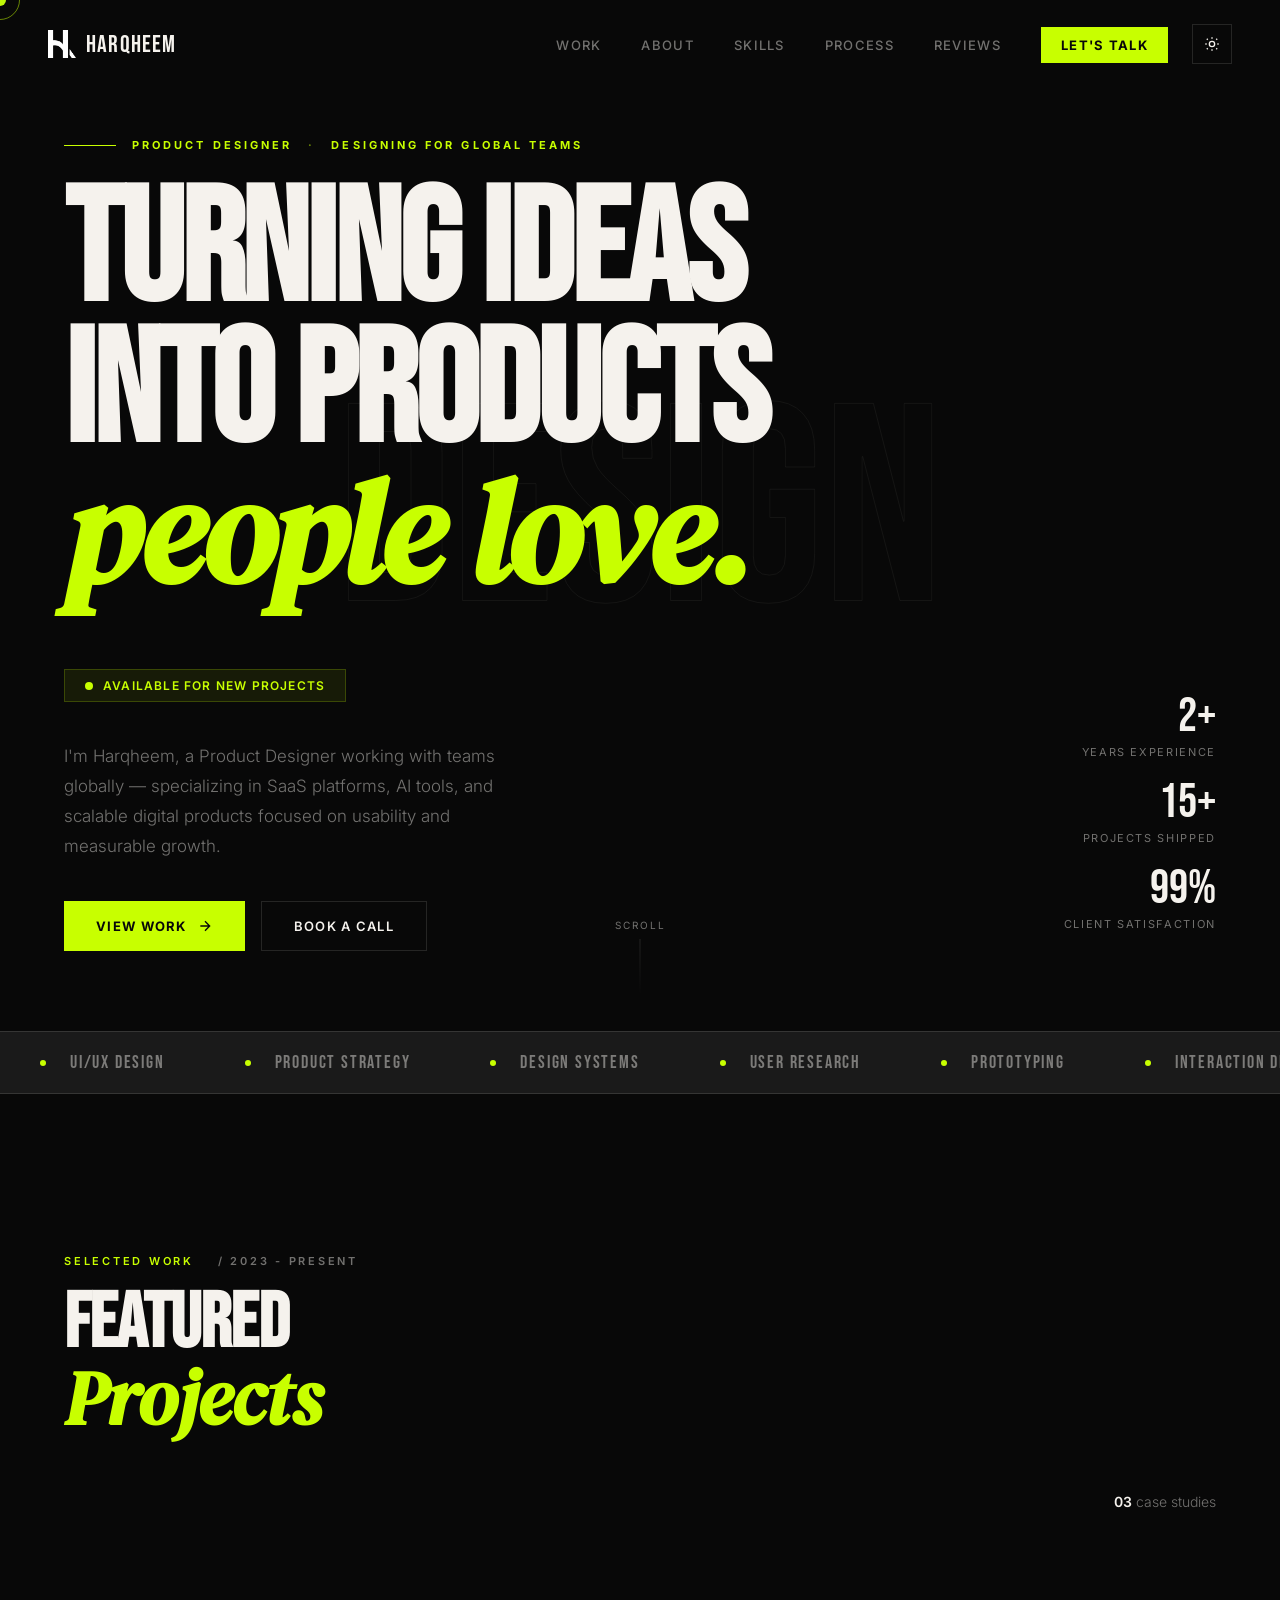
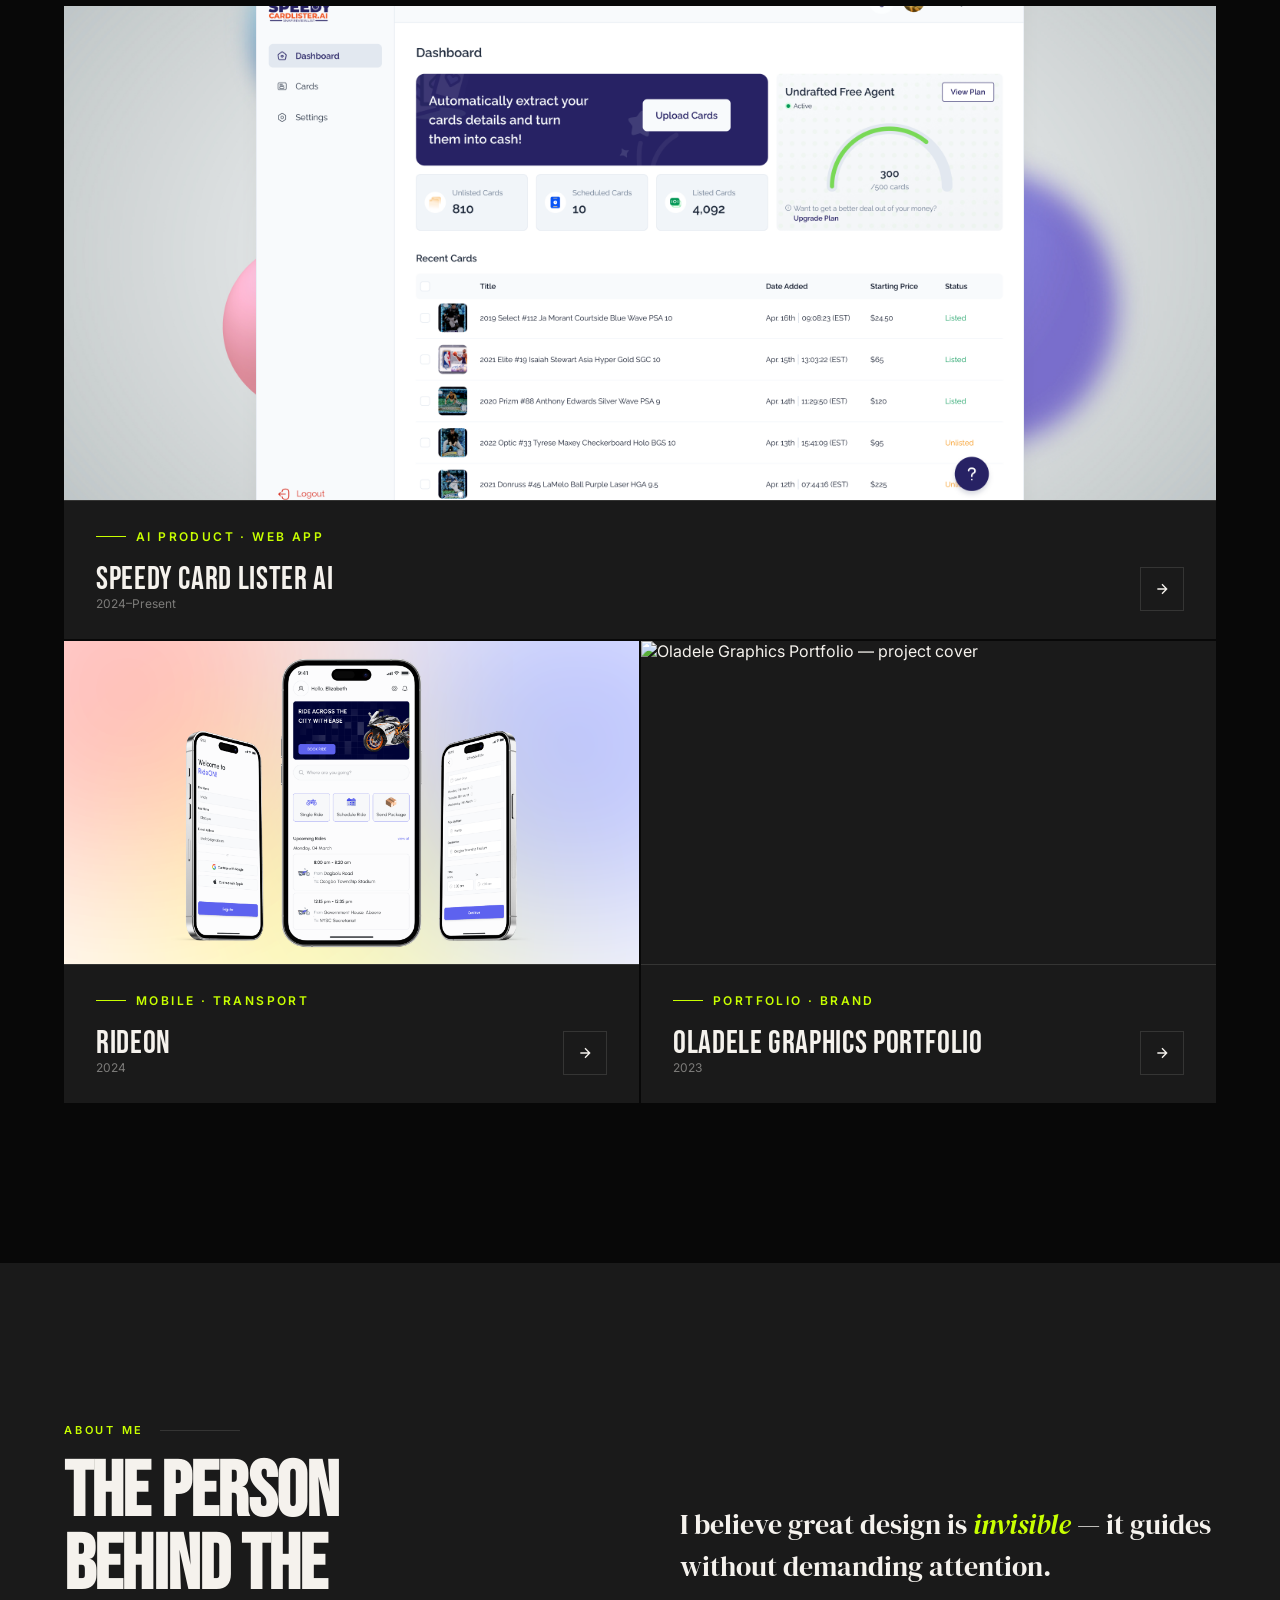
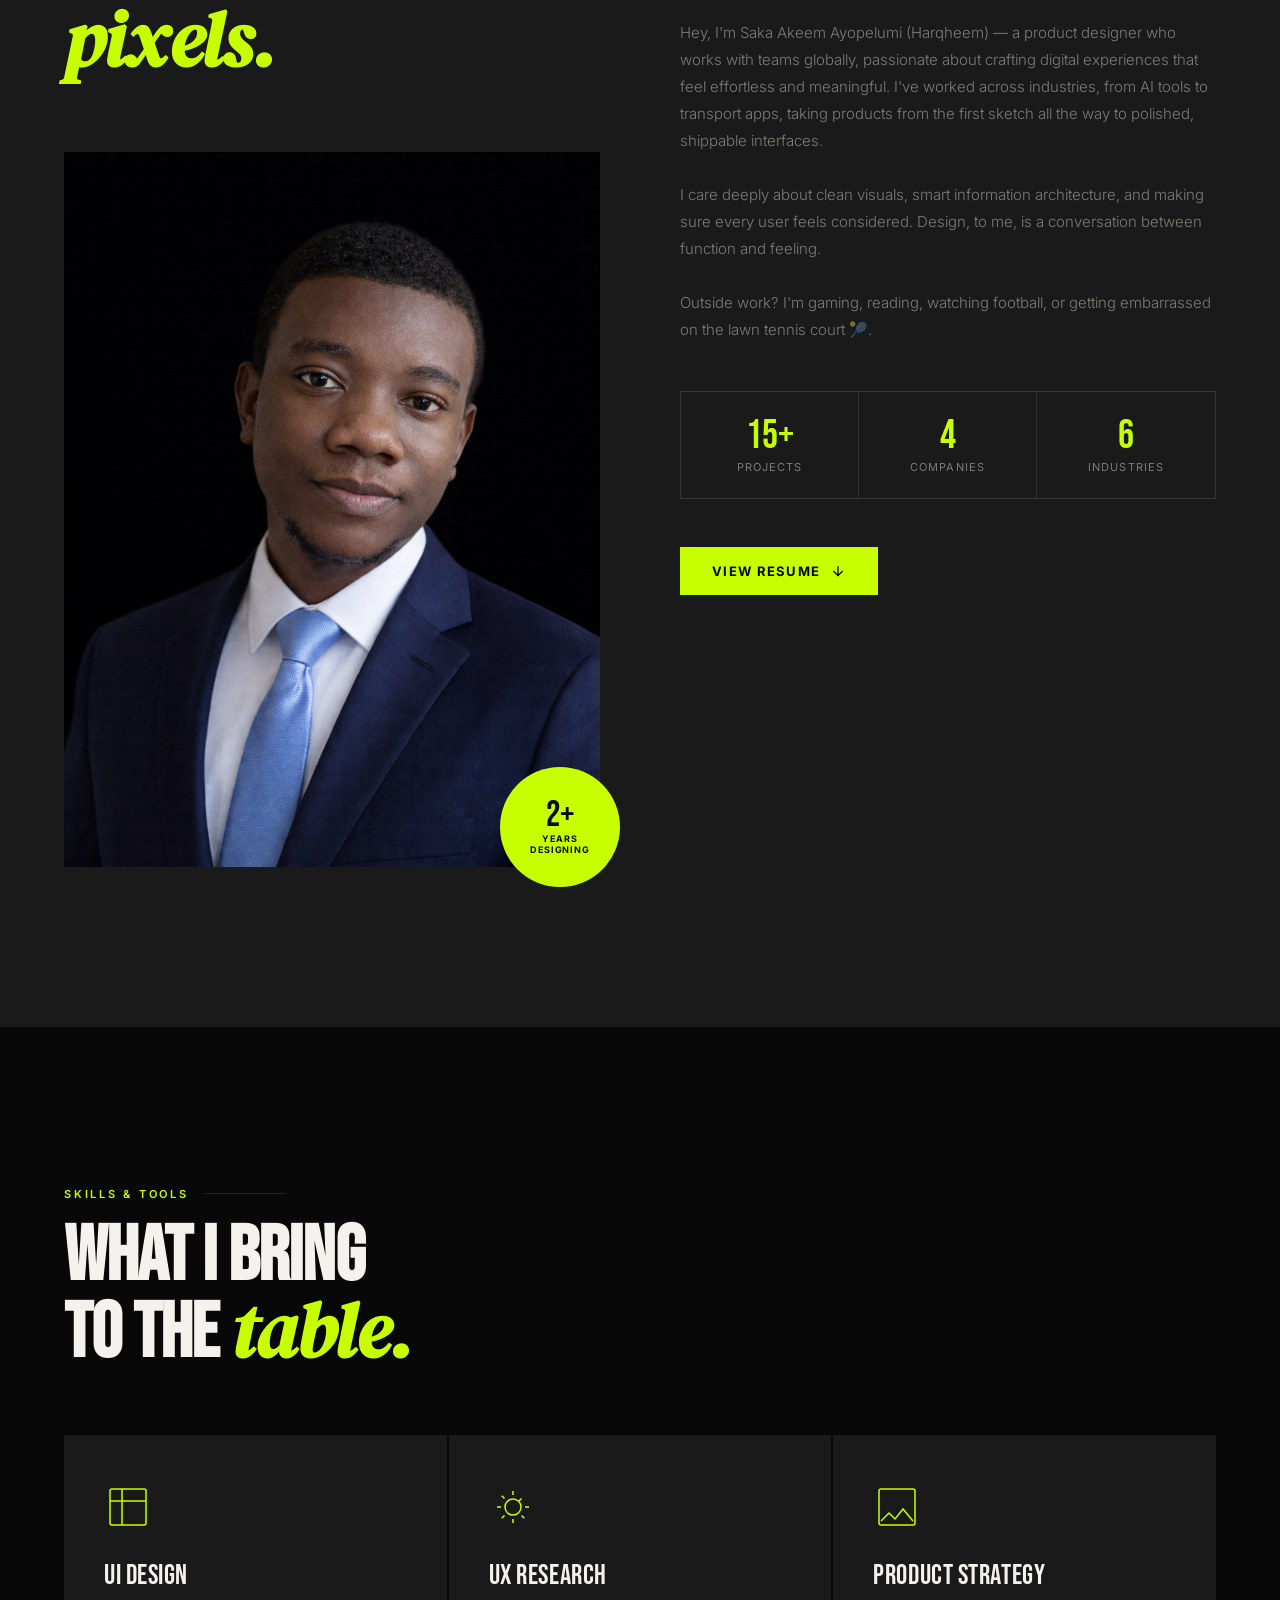
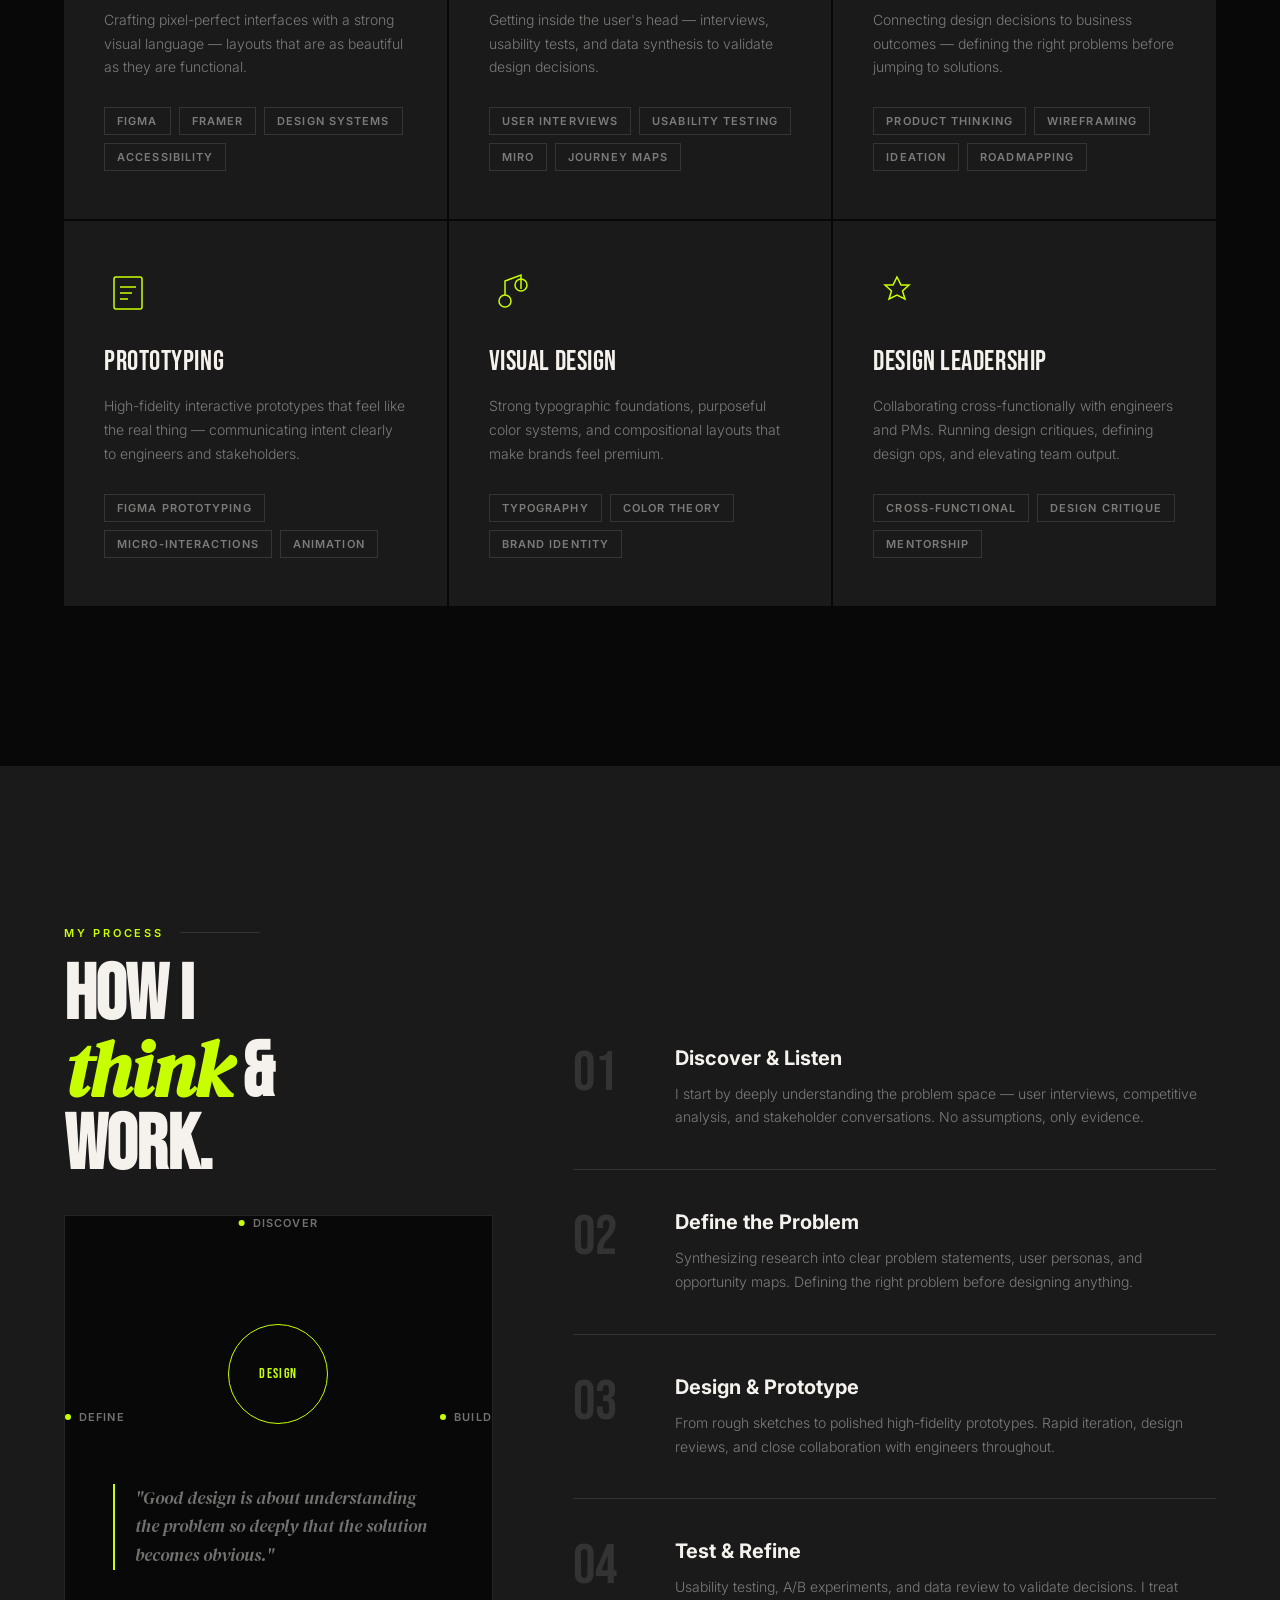
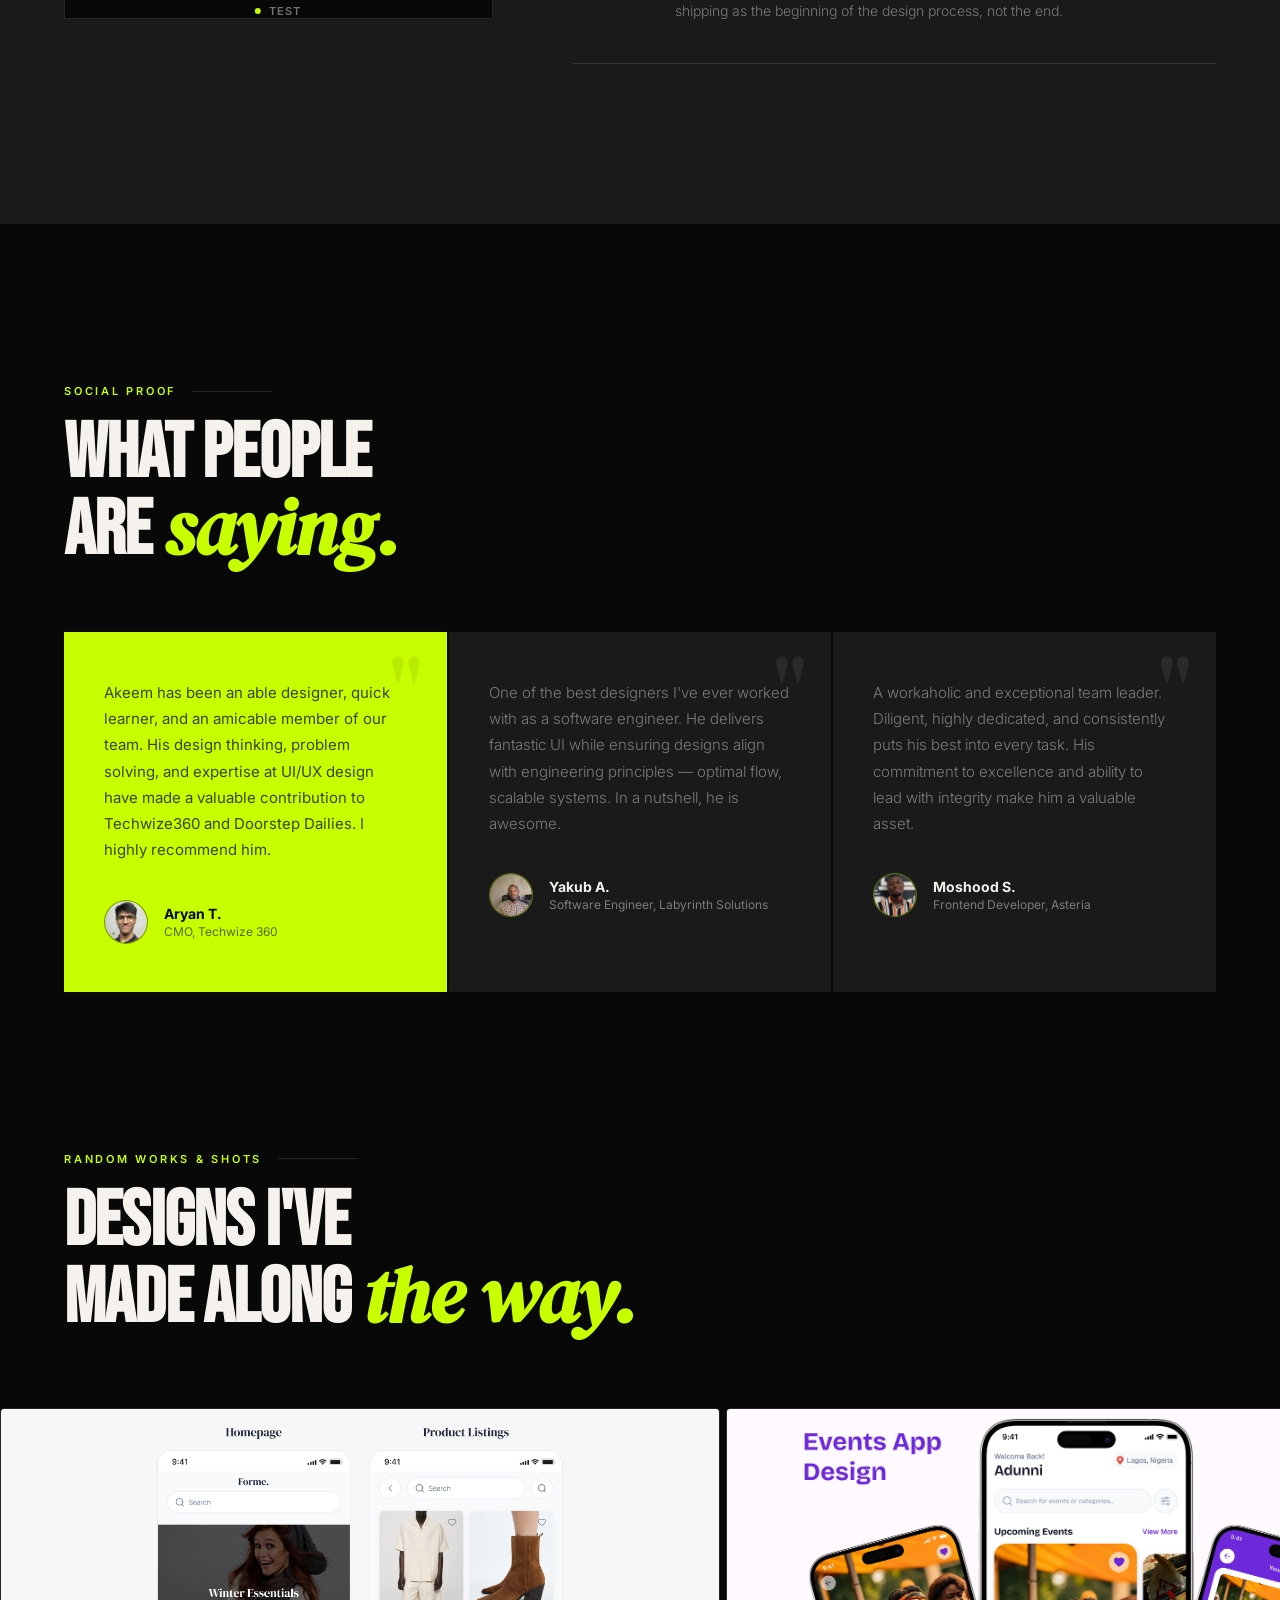
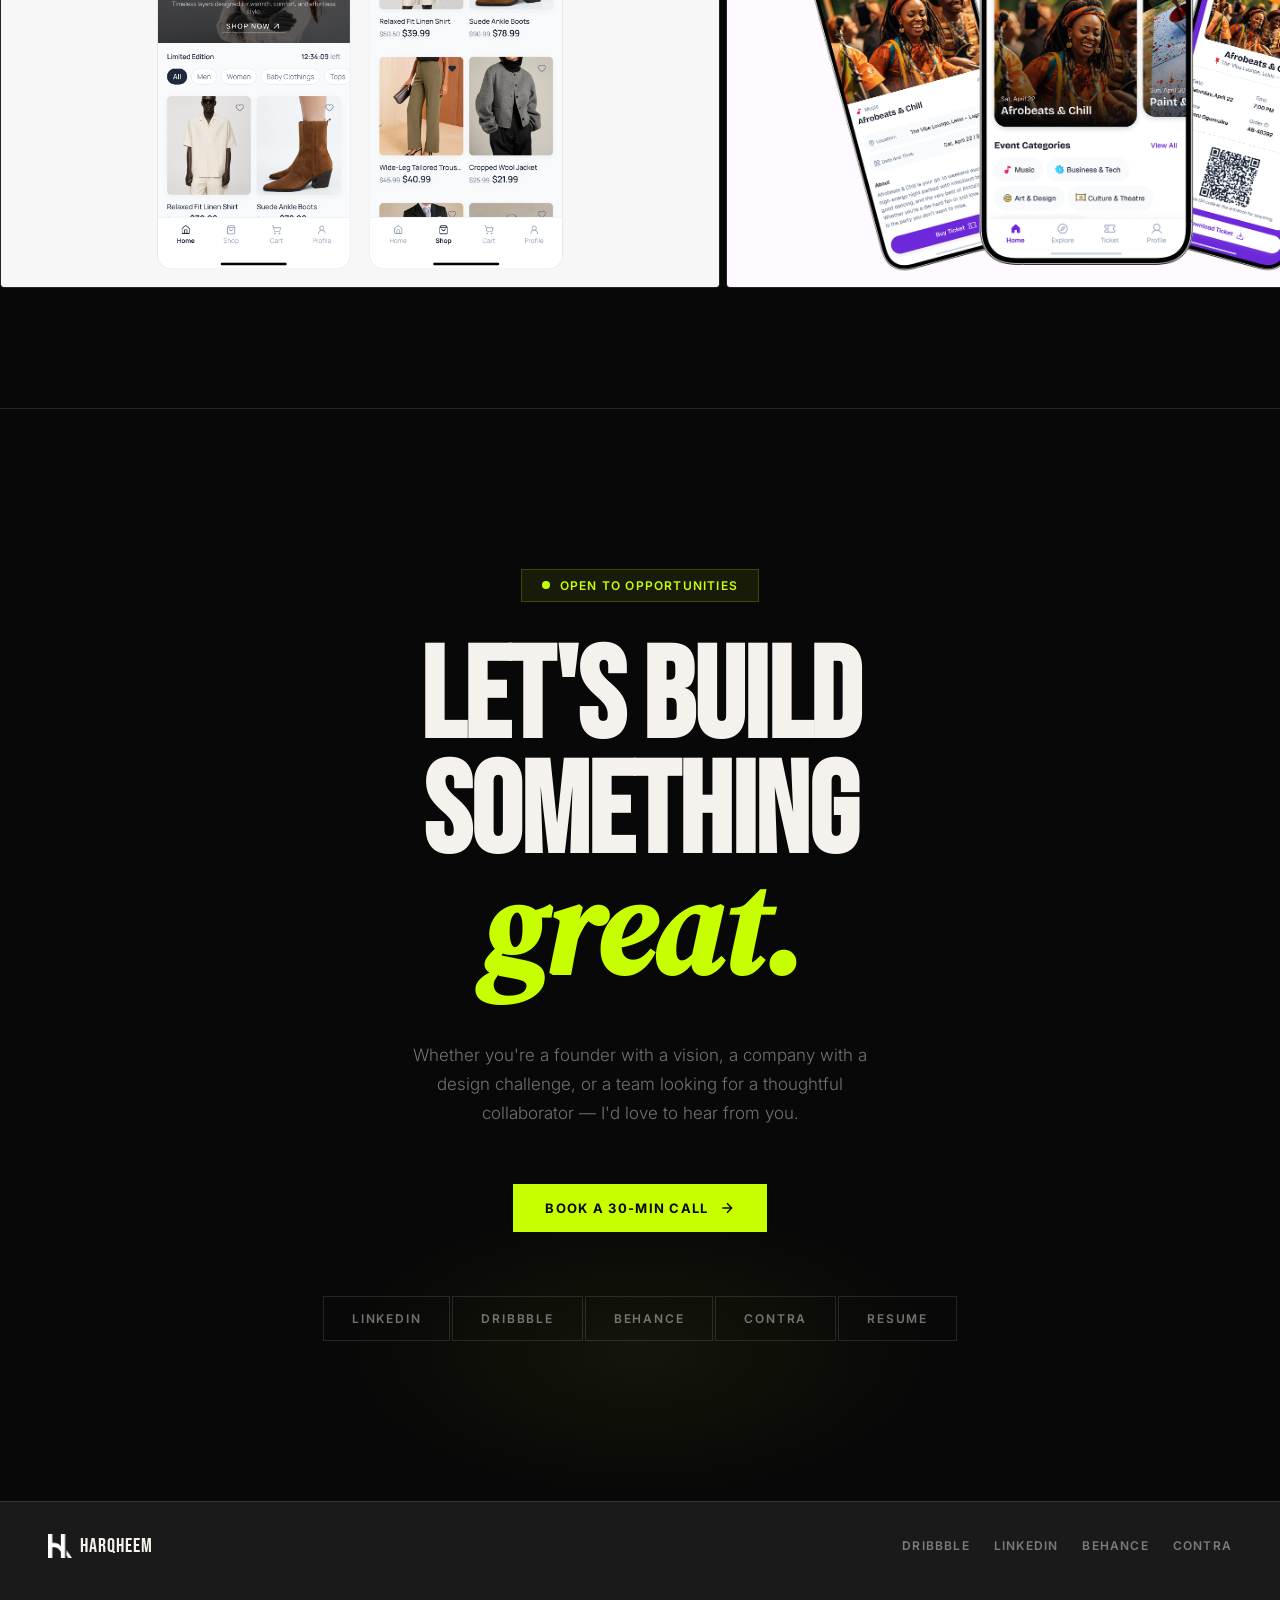
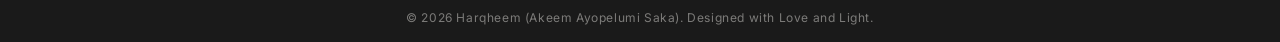
==== index.html @ 2d5d3bb8 "More countries SEO" ====
<!DOCTYPE html>
<html lang="en" data-theme="dark">
<head>
<meta charset="UTF-8"/>
<meta name="viewport" content="width=device-width, initial-scale=1.0"/>
<title>Harqheem | Product Designer | SaaS & AI Platforms</title>

<meta name="description" content="Harqheem is a Product Designer designing for global teams — specializing in SaaS platforms, AI tools, and scalable digital products focused on usability and measurable impact.">
<meta name="author" content="Harqheem (Akeem Ayopelumi Saka)"/>

<meta property="og:title" content="Product Designer | SaaS & AI Platforms | Harqheem"/>
<meta property="og:description" content="Product Designer working with teams globally — crafting scalable SaaS platforms, AI tools, and digital products focused on usability and measurable growth."/>
<meta property="og:type" content="website"/>
<meta property="og:url" content="https://www.harqheem.com/"/>
<meta property="og:locale" content="en_US"/>
<meta property="og:locale:alternate" content="en_GB"/>
<meta property="og:locale:alternate" content="fr_FR"/>
<meta property="og:locale:alternate" content="de_DE"/>
<meta property="og:locale:alternate" content="es_ES"/>
<meta property="og:locale:alternate" content="it_IT"/>
<meta property="og:locale:alternate" content="nl_NL"/>
<meta property="og:locale:alternate" content="en_NG"/>
<meta property="og:site_name" content="Harqheem Portfolio"/>
<meta property="og:image" content="https://www.harqheem.com/og-image.png"/>
<meta property="og:image:width" content="1200"/>
<meta property="og:image:height" content="630"/>
<meta property="og:image:alt" content="Harqheem — Product Designer"/>

<meta name="twitter:card" content="summary_large_image"/>
<meta name="twitter:title" content="Harqheem — Product Designer | SaaS & AI Platforms"/>
<meta name="twitter:description" content="Product Designer working with teams globally — crafting scalable SaaS platforms, AI tools, and digital products focused on usability and measurable growth."/>
<meta name="twitter:image" content="https://www.harqheem.com/og-image.png"/>
<meta name="twitter:image:alt" content="Harqheem — Product Designer"/>

<meta name="robots" content="index, follow"><link rel="icon" href="FavIcon.png" type="image/png"/><!-- Replace favicon.png with your own icon file -->

<link rel="canonical" href="https://www.harqheem.com/">
<link rel="sitemap" type="application/xml" title="Sitemap" href="sitemap.xml">
<link rel="preload" as="style" href="style.css">
<link rel="preconnect" href="https://fonts.googleapis.com"/>
<link rel="preconnect" href="https://fonts.gstatic.com" crossorigin/>
<link href="https://fonts.googleapis.com/css2?family=Bebas+Neue&family=DM+Serif+Display:ital@0;1&family=Inter:wght@300;400;500;600;700&display=swap" rel="stylesheet"/>
<link rel="stylesheet" href="style.css"/>

<script type="application/ld+json">
{
  "@context": "https://schema.org",
  "@type": "Person",
  "name": "Harqheem",
  "alternateName": "Akeem Ayopelumi Saka",
  "image": "https://www.harqheem.com/profile.png",
  "jobTitle": "Product Designer",
  "url": "https://www.harqheem.com/",
  "sameAs": [
    "https://www.linkedin.com/in/harqheem/",
    "https://dribbble.com/Harqheem",
    "https://contra.com/akeem_saka_kkdbjxj8"
  ],
  "address": {
    "@type": "PostalAddress",
    "addressCountry": "Nigeria"
  },
  "knowsAbout": [
    "SaaS Product Design",
    "AI UX Design",
    "UI Design",
    "Figma",
    "User Testing",
    "User Experience Design",
    "Product Strategy",
    "Design Systems"
  ],
  "offers": {
    "@type": "Offer",
    "name": "Product Design Services",
    "description": "UI/UX design for SaaS platforms and AI tools"
  }
}
</script>

<!-- Google Analytics -->
<script async src="https://www.googletagmanager.com/gtag/js?id=G-3NB2YHYVVS"></script>
<script>
  window.dataLayer = window.dataLayer || [];
  function gtag(){dataLayer.push(arguments);}
  gtag('js', new Date());
  gtag('config', 'G-3NB2YHYVVS');
</script>
</head>
<body>

<!-- Custom Cursor -->
<div class="cursor" id="cursor"></div>
<div class="cursor-ring" id="cursor-ring"></div>

<!-- ──────────────────────── MOBILE MENU ──────────────────────── -->
<div class="mobile-menu" id="mobileMenu">
  <a href="#projects" onclick="closeMobileMenu()">Work</a>
  <a href="#about" onclick="closeMobileMenu()">About</a>
  <a href="#skills" onclick="closeMobileMenu()">Skills</a>
  <a href="#process" onclick="closeMobileMenu()">Process</a>
  <a href="#testimonials" onclick="closeMobileMenu()">Reviews</a>
  <a href="#contact" class="mobile-cta" onclick="closeMobileMenu()">Let's Talk</a>
</div>

<!-- ──────────────────────── NAV ──────────────────────── -->
<nav id="navbar">
  <a class="nav-logo" href="#">
    <img class="logo-dark" src="Harqheem Logo.png" alt="Harqheem logo"/>
    <img class="logo-light" src="Harqheem Logo light.png" alt="Harqheem logo"/>
    Harqheem
  </a>
  <ul class="nav-links">
    <li><a href="#projects">Work</a></li>
    <li><a href="#about">About</a></li>
    <li><a href="#skills">Skills</a></li>
    <li><a href="#process">Process</a></li>
    <li><a href="#testimonials">Reviews</a></li>
    <li><a href="#contact" class="nav-cta">Let's Talk</a></li>
  </ul>
  <div class="nav-right">
    <button class="theme-toggle" id="themeToggle" aria-label="Toggle theme"><svg class="icon-sun" viewBox="0 0 24 24"><circle cx="12" cy="12" r="4"/><path d="M12 2v2M12 20v2M4.22 4.22l1.42 1.42M18.36 18.36l1.42 1.42M2 12h2M20 12h2M4.22 19.78l1.42-1.42M18.36 5.64l1.42-1.42"/></svg><svg class="icon-moon" viewBox="0 0 24 24"><path d="M21 12.79A9 9 0 1 1 11.21 3 7 7 0 0 0 21 12.79z"/></svg></button>
    <button class="nav-hamburger" id="hamburger" onclick="toggleMobileMenu()" aria-label="Menu">
      <span></span><span></span><span></span>
    </button>
  </div>
</nav>

<!-- ──────────────────────── HERO ──────────────────────── -->
<section id="hero">
  <div class="hero-bg-text">DESIGN</div>

  <h1 class="hero-eyebrow">Product Designer <span class="eyebrow-sep">·</span> Designing for Global Teams</h1>
  

  <h2 class="hero-headline">
    Turning ideas<br/>
    into products<br/>
    <em>people love.</em>
  </h2>

  <div class="hero-bottom">
    <div>
      <div class="avail-badge">
        <span class="avail-dot"></span>
        Available for new projects
      </div>
      <p class="hero-desc">
        I'm Harqheem, a Product Designer working with teams globally — specializing in SaaS platforms, AI tools, and scalable digital products focused on usability and measurable growth.
      </p>
      <div class="hero-cta-group">
        <a href="#projects" class="btn-primary">
          View Work
          <svg width="16" height="16" fill="none" stroke="currentColor" stroke-width="2" viewBox="0 0 24 24"><path d="M5 12h14M12 5l7 7-7 7"/></svg>
        </a>
        <a href="https://calendly.com/temitopesakaakeem1/30min" target="_blank" class="btn-secondary">Book a Call</a>
      </div>
    </div>
    <div class="hero-meta">
      <div class="stat">
        <span class="num">2+</span>
        <span class="label">Years Experience</span>
      </div>
      <div class="stat">
        <span class="num">15+</span>
        <span class="label">Projects Shipped</span>
      </div>
      <div class="stat">
        <span class="num">99%</span>
        <span class="label">Client Satisfaction</span>
      </div>
    </div>
  </div>

  <div class="scroll-indicator">
    <span>Scroll</span>
    <div class="scroll-line"></div>
  </div>
</section>

<!-- ──────────────────────── MARQUEE ──────────────────────── -->
<div class="marquee-section">
  <div class="marquee-track" id="marquee">
    <div class="marquee-item"><span class="marquee-dot"></span> UI/UX Design</div>
    <div class="marquee-item"><span class="marquee-dot"></span> Product Strategy</div>
    <div class="marquee-item"><span class="marquee-dot"></span> Design Systems</div>
    <div class="marquee-item"><span class="marquee-dot"></span> User Research</div>
    <div class="marquee-item"><span class="marquee-dot"></span> Prototyping</div>
    <div class="marquee-item"><span class="marquee-dot"></span> Interaction Design</div>
    <div class="marquee-item"><span class="marquee-dot"></span> Visual Design</div>
    <div class="marquee-item"><span class="marquee-dot"></span> Figma</div>
    <div class="marquee-item"><span class="marquee-dot"></span> Framer</div>
    <div class="marquee-item"><span class="marquee-dot"></span> UI/UX Design</div>
    <div class="marquee-item"><span class="marquee-dot"></span> Product Strategy</div>
    <div class="marquee-item"><span class="marquee-dot"></span> Design Systems</div>
    <div class="marquee-item"><span class="marquee-dot"></span> User Research</div>
    <div class="marquee-item"><span class="marquee-dot"></span> Prototyping</div>
    <div class="marquee-item"><span class="marquee-dot"></span> Interaction Design</div>
    <div class="marquee-item"><span class="marquee-dot"></span> Visual Design</div>
    <div class="marquee-item"><span class="marquee-dot"></span> Figma</div>
    <div class="marquee-item"><span class="marquee-dot"></span> Framer</div>
  </div>
</div>

<!-- ──────────────────────── PROJECTS ──────────────────────── -->
<section id="projects">
  <div class="projects-header reveal">
    <div>
      <div class="section-label">Selected Work <span>/ 2023 - Present</span></div>
      <h2 class="section-headline">Featured<br/><em>Projects</em></h2>
    </div>
    <div class="work-count reveal">
      <strong>03</strong> case studies
    </div>
  </div>

  <div class="projects-grid">

    <!-- Project 1: Speedy Card Lister AI -->
    <div class="project-card large proj-1 reveal" onclick="window.location='Speedy-card-lister.html'">
      <div class="project-img">
        <img src="speedy 1.png" alt="Speedy Card Lister AI — project cover" style="width:100%;height:100%;object-fit:cover;display:block;"/>
      </div>
      <div class="project-info">
        <div>
          <div class="project-tag">AI Product · Web App</div>
          <div class="project-title-home">Speedy Card Lister AI</div>
          <div class="project-year">2024–Present</div>
        </div>
        <a class="project-arrow" href="Speedy-card-lister.html">
          <svg viewBox="0 0 24 24"><path d="M5 12h14M12 5l7 7-7 7"/></svg>
        </a>
      </div>
    </div>

    <!-- Project 2: RideON -->
    <div class="project-card proj-2 reveal reveal-delay-1" onclick="window.location='rideon.html'">
      <div class="project-img">
        <img src="Ride 01.png" alt="RideON — project cover" style="width:100%;height:100%;object-fit:cover;display:block;"/>
      </div>
      <div class="project-info">
        <div>
          <div class="project-tag">Mobile · Transport</div>
          <div class="project-title-home">RideON</div>
          <div class="project-year">2024</div>
        </div>
        <a class="project-arrow" href="rideon.html">
          <svg viewBox="0 0 24 24"><path d="M5 12h14M12 5l7 7-7 7"/></svg>
        </a>
      </div>
    </div>

    <!-- Project 3: Oladele Portfolio -->
    <div class="project-card proj-3 reveal reveal-delay-2" onclick="window.location='oladele.html'">
      <div class="project-img">
        <img src="Oladele 1.png" alt="Oladele Graphics Portfolio — project cover" style="width:100%;height:100%;object-fit:cover;display:block;"/>
      </div>
      <div class="project-info">
        <div>
          <div class="project-tag">Portfolio · Brand</div>
          <div class="project-title-home">Oladele Graphics Portfolio</div>
          <div class="project-year">2023</div>
        </div>
        <a class="project-arrow" href="oladele.html">
          <svg viewBox="0 0 24 24"><path d="M5 12h14M12 5l7 7-7 7"/></svg>
        </a>
      </div>
    </div>

  </div>
</section>

<!-- ──────────────────────── ABOUT ──────────────────────── -->
<section id="about">
  <div class="about-grid">
    <div class="about-left reveal">
      <div class="section-label">About Me</div>
      <h2 class="section-headline">The person<br/>behind the<br/><em>pixels.</em></h2>
      <div class="about-image-wrap">
        <div class="about-image">
          <img class="portrait-dark" src="Hakeem Potrait dark.png" alt="Harqheem — Product Designer photo" style="width:100%;height:100%;object-fit:cover;object-position:center top;"/>
          <img class="portrait-light" src="Hakeem Potrait.png" alt="Harqheem — Product Designer photo" style="position:absolute;inset:0;width:100%;height:100%;object-fit:cover;object-position:center top;"/>
        </div>
        <div class="about-image-badge">
          <span class="badge-num">2+</span>
          <span class="badge-text">Years<br/>Designing</span>
        </div>
      </div>
    </div>

    <div class="about-right reveal reveal-delay-2">
      <p class="about-intro">
        I believe great design is <em>invisible</em> — it guides without demanding attention.
      </p>
      <p class="about-body">
        Hey, I'm Saka Akeem Ayopelumi (Harqheem) — a product designer who works with teams globally, passionate about crafting digital experiences that feel effortless and meaningful. I've worked across industries, from AI tools to transport apps, taking products from the first sketch all the way to polished, shippable interfaces.<br/><br/>
        I care deeply about clean visuals, smart information architecture, and making sure every user feels considered. Design, to me, is a conversation between function and feeling.<br/><br/>
        Outside work? I'm gaming, reading, watching football, or getting embarrassed on the lawn tennis court 🎾.
      </p>

      <div class="about-stats">
        <div class="about-stat">
          <div class="n">15+</div>
          <div class="l">Projects</div>
        </div>
        <div class="about-stat">
          <div class="n">4</div>
          <div class="l">Companies</div>
        </div>
        <div class="about-stat">
          <div class="n">6</div>
          <div class="l">Industries</div>
        </div>
      </div>

      <a href="https://docs.google.com/document/d/1vmKWLScbxWR31nsUumTRp1xVfiPv_V5_7LMXwVrL9Jc/edit" target="_blank" class="btn-primary">
        View Resume
        <svg width="16" height="16" fill="none" stroke="currentColor" stroke-width="2" viewBox="0 0 24 24"><path d="M12 5v14M5 12l7 7 7-7"/></svg>
      </a>
    </div>
  </div>
</section>

<!-- ──────────────────────── SKILLS ──────────────────────── -->
<section id="skills">
  <div class="section-label reveal">Skills & Tools</div>
  <h2 class="section-headline reveal" style="margin-bottom:64px;">What I bring<br/>to the <em>table.</em></h2>

  <div class="skills-grid">
    <div class="skill-card reveal">
      <svg class="skill-icon" viewBox="0 0 48 48" fill="none" stroke="currentColor" stroke-width="1.5">
        <rect x="6" y="6" width="36" height="36" rx="2"/>
        <path d="M6 18h36M18 6v36"/>
      </svg>
      <div class="skill-title">UI Design</div>
      <p class="skill-desc">Crafting pixel-perfect interfaces with a strong visual language — layouts that are as beautiful as they are functional.</p>
      <div class="skill-tags">
        <span class="skill-tag">Figma</span>
        <span class="skill-tag">Framer</span>
        <span class="skill-tag">Design Systems</span>
        <span class="skill-tag">Accessibility</span>
      </div>
    </div>

    <div class="skill-card reveal reveal-delay-1">
      <svg class="skill-icon" viewBox="0 0 48 48" fill="none" stroke="currentColor" stroke-width="1.5">
        <circle cx="24" cy="24" r="8"/>
        <path d="M24 8v4M24 36v4M8 24h4M36 24h4M12.7 12.7l2.8 2.8M32.5 32.5l2.8 2.8M32.5 15.5l-2.8 2.8M12.7 35.3l2.8-2.8"/>
      </svg>
      <div class="skill-title">UX Research</div>
      <p class="skill-desc">Getting inside the user's head — interviews, usability tests, and data synthesis to validate design decisions.</p>
      <div class="skill-tags">
        <span class="skill-tag">User Interviews</span>
        <span class="skill-tag">Usability Testing</span>
        <span class="skill-tag">Miro</span>
        <span class="skill-tag">Journey Maps</span>
      </div>
    </div>

    <div class="skill-card reveal reveal-delay-2">
      <svg class="skill-icon" viewBox="0 0 48 48" fill="none" stroke="currentColor" stroke-width="1.5">
        <path d="M8 38l8-8 6 6 8-10 10 12"/>
        <rect x="6" y="6" width="36" height="36" rx="2"/>
      </svg>
      <div class="skill-title">Product Strategy</div>
      <p class="skill-desc">Connecting design decisions to business outcomes — defining the right problems before jumping to solutions.</p>
      <div class="skill-tags">
        <span class="skill-tag">Product Thinking</span>
        <span class="skill-tag">Wireframing</span>
        <span class="skill-tag">Ideation</span>
        <span class="skill-tag">Roadmapping</span>
      </div>
    </div>

    <div class="skill-card reveal">
      <svg class="skill-icon" viewBox="0 0 48 48" fill="none" stroke="currentColor" stroke-width="1.5">
        <rect x="10" y="8" width="28" height="32" rx="2"/>
        <path d="M16 18h16M16 24h12M16 30h8"/>
      </svg>
      <div class="skill-title">Prototyping</div>
      <p class="skill-desc">High-fidelity interactive prototypes that feel like the real thing — communicating intent clearly to engineers and stakeholders.</p>
      <div class="skill-tags">
        <span class="skill-tag">Figma Prototyping</span>
        <span class="skill-tag">Micro-Interactions</span>
        <span class="skill-tag">Animation</span>
      </div>
    </div>

    <div class="skill-card reveal reveal-delay-1">
      <svg class="skill-icon" viewBox="0 0 48 48" fill="none" stroke="currentColor" stroke-width="1.5">
        <circle cx="16" cy="32" r="6"/><circle cx="32" cy="16" r="6"/>
        <path d="M16 26V12l16-6v14"/>
      </svg>
      <div class="skill-title">Visual Design</div>
      <p class="skill-desc">Strong typographic foundations, purposeful color systems, and compositional layouts that make brands feel premium.</p>
      <div class="skill-tags">
        <span class="skill-tag">Typography</span>
        <span class="skill-tag">Color Theory</span>
        <span class="skill-tag">Brand Identity</span>
      </div>
    </div>

    <div class="skill-card reveal reveal-delay-2">
      <svg class="skill-icon" viewBox="0 0 48 48" fill="none" stroke="currentColor" stroke-width="1.5">
        <path d="M24 8l4 8h8l-6.5 6 2.5 8L24 26l-8 4 2.5-8L12 16h8z"/>
      </svg>
      <div class="skill-title">Design Leadership</div>
      <p class="skill-desc">Collaborating cross-functionally with engineers and PMs. Running design critiques, defining design ops, and elevating team output.</p>
      <div class="skill-tags">
        <span class="skill-tag">Cross-Functional</span>
        <span class="skill-tag">Design Critique</span>
        <span class="skill-tag">Mentorship</span>
      </div>
    </div>
  </div>
</section>

<!-- ──────────────────────── PROCESS ──────────────────────── -->
<section id="process">
  <div class="process-grid">
    <div class="process-visual reveal">
      <div class="section-label">My Process</div>
      <h2 class="section-headline" style="margin-bottom: 32px;">How I<br/><em>think</em> &<br/>work.</h2>
      <div class="process-diagram">
        <div class="orbit-item pos-1">Discover</div>
        <div class="orbit-item pos-2">Build</div>
        <div class="orbit-item pos-3">Test</div>
        <div class="orbit-item pos-4">Define</div>
        <div class="process-center">DESIGN</div>
        <p class="process-quote">
          "Good design is about understanding the problem so deeply that the solution becomes obvious."
        </p>
      </div>
    </div>

    <div class="process-steps reveal reveal-delay-2">
      <div class="process-step">
        <div class="step-num">01</div>
        <div class="step-content">
          <div class="step-title">Discover & Listen</div>
          <p class="step-desc">I start by deeply understanding the problem space — user interviews, competitive analysis, and stakeholder conversations. No assumptions, only evidence.</p>
        </div>
      </div>
      <div class="process-step">
        <div class="step-num">02</div>
        <div class="step-content">
          <div class="step-title">Define the Problem</div>
          <p class="step-desc">Synthesizing research into clear problem statements, user personas, and opportunity maps. Defining the right problem before designing anything.</p>
        </div>
      </div>
      <div class="process-step">
        <div class="step-num">03</div>
        <div class="step-content">
          <div class="step-title">Design & Prototype</div>
          <p class="step-desc">From rough sketches to polished high-fidelity prototypes. Rapid iteration, design reviews, and close collaboration with engineers throughout.</p>
        </div>
      </div>
      <div class="process-step">
        <div class="step-num">04</div>
        <div class="step-content">
          <div class="step-title">Test & Refine</div>
          <p class="step-desc">Usability testing, A/B experiments, and data review to validate decisions. I treat shipping as the beginning of the design process, not the end.</p>
        </div>
      </div>
    </div>
  </div>
</section>

<!-- ──────────────────────── TESTIMONIALS ──────────────────────── -->
<section id="testimonials">
  <div class="section-label reveal">Social Proof</div>
  <h2 class="section-headline reveal" style="margin-bottom:64px;">What people<br/>are <em>saying.</em></h2>

  <div class="testimonials-grid">
    <div class="testimonial-card featured reveal">
      <div class="quote-mark">"</div>
      <p class="testimonial-text">
        Akeem has been an able designer, quick learner, and an amicable member of our team. His design thinking, problem solving, and expertise at UI/UX design have made a valuable contribution to Techwize360 and Doorstep Dailies. I highly recommend him.
      </p>
      <div class="testimonial-author">
        <div class="author-avatar">
          <img src="Aryan.png" alt="Aryan T. — CMO, Techwize 360" style="width:100%;height:100%;object-fit:cover;border-radius:50%;display:block;"/>
        </div>
        <div>
          <div class="author-name">Aryan T.</div>
          <div class="author-role">CMO, Techwize 360</div>
        </div>
      </div>
    </div>

    <div class="testimonial-card reveal reveal-delay-1">
      <div class="quote-mark">"</div>
      <p class="testimonial-text">
        One of the best designers I've ever worked with as a software engineer. He delivers fantastic UI while ensuring designs align with engineering principles — optimal flow, scalable systems. In a nutshell, he is awesome.
      </p>
      <div class="testimonial-author">
        <div class="author-avatar">
          <img src="Yaqoob.png" alt="Yakub A. — Software Engineer, Labyrinth Solutions" style="width:100%;height:100%;object-fit:cover;border-radius:50%;display:block;"/>
        </div>
        <div>
          <div class="author-name">Yakub A.</div>
          <div class="author-role">Software Engineer, Labyrinth Solutions</div>
        </div>
      </div>
    </div>

    <div class="testimonial-card reveal reveal-delay-2">
      <div class="quote-mark">"</div>
      <p class="testimonial-text">
        A workaholic and exceptional team leader. Diligent, highly dedicated, and consistently puts his best into every task. His commitment to excellence and ability to lead with integrity make him a valuable asset.
      </p>
      <div class="testimonial-author">
        <div class="author-avatar">
          <img src="Moshood.png" alt="Moshood S. — Frontend Developer, Asteria" style="width:100%;height:100%;object-fit:cover;border-radius:50%;display:block;"/>
        </div>
        <div>
          <div class="author-name">Moshood S.</div>
          <div class="author-role">Frontend Developer, Asteria</div>
        </div>
      </div>
    </div>
  </div>
</section>


<!-- ──────────────────────── RANDOM WORKS ──────────────────────── -->
<section id="shots">
  <div class="section-label reveal">Random Works &amp; Shots</div>
  <h2 class="section-headline reveal">Designs I've<br/>made along <em>the way.</em></h2>

  <div class="shots-marquee-outer">
  <div class="shots-belt">

      <!-- ── SET A ── -->
      <div class="shots-set">
        <div class="shot-card wide">
          <img src="Ecommerce.png" alt="Design shot 01"/>
        </div>
        <div class="shot-card wide">
          <img src="Events.png" alt="Design shot 02"/>
        </div>
        <div class="shot-card wide">
          <img src="LMS 1.png" alt="Design shot 03"/>
        </div>
        <div class="shot-card wide">
          <img src="Stock.png" alt="Design shot 04"/>
        </div>
        <div class="shot-card wide">
          <img src="fin.png" alt="Design shot 05"/>
        </div>
        <div class="shot-card wide">
          <img src="LMS 2.png" alt="Design shot 06"/>
        </div>
        <div class="shot-card wide">
          <img src="ecom.png" alt="Design shot 07"/>
        </div>
        <div class="shot-card wide">
          <img src="neuro.png" alt="Design shot 08"/>
        </div>
      </div>

      <!-- ── SET B (identical clone for seamless loop) ── -->
      <div class="shots-set" aria-hidden="true">
        <div class="shot-card wide">
          <img src="Ecommerce.png" alt="Design shot 01"/>
        </div>
        <div class="shot-card wide">
          <img src="Events.png" alt="Design shot 02"/>
        </div>
        <div class="shot-card wide">
          <img src="LMS 1.png" alt="Design shot 03"/>
        </div>
        <div class="shot-card wide">
          <img src="Stock.png" alt="Design shot 04"/>
        </div>
        <div class="shot-card wide">
          <img src="fin.png" alt="Design shot 05"/>
        </div>
        <div class="shot-card wide">
          <img src="LMS 2.png" alt="Design shot 06"/>
        </div>
        <div class="shot-card wide">
          <img src="ecom.png" alt="Design shot 07"/>
        </div>
        <div class="shot-card wide">
          <img src="neuro.png" alt="Design shot 08"/>
        </div>
      </div>

    </div>
  </div>
</section>

<!-- ──────────────────────── CONTACT ──────────────────────── -->
<section id="contact">
  <div class="avail-badge reveal">
    <span class="avail-dot"></span>
    Open to opportunities
  </div>
  <h2 class="contact-big reveal">
    Let's build<br/>something<br/><em>great.</em>
  </h2>
  <p class="contact-sub reveal">
    Whether you're a founder with a vision, a company with a design challenge, or a team looking for a thoughtful collaborator — I'd love to hear from you.
  </p>
  <a href="https://calendly.com/temitopesakaakeem1/30min" target="_blank" class="btn-primary reveal">
    Book a 30-min Call
    <svg width="16" height="16" fill="none" stroke="currentColor" stroke-width="2" viewBox="0 0 24 24"><path d="M5 12h14M12 5l7 7-7 7"/></svg>
  </a>

  <div class="contact-links reveal">
    <a href="https://www.linkedin.com/in/harqheem/" target="_blank" class="contact-link">LinkedIn</a>
    <a href="https://dribbble.com/Harqheem" target="_blank" class="contact-link">Dribbble</a>
    <a href="https://www.behance.net/Harqheem" target="_blank" class="contact-link">Behance</a>
    <a href="https://contra.com/akeem_saka_kkdbjxj8" target="_blank" class="contact-link">Contra</a>
    <a href="https://docs.google.com/document/d/1vmKWLScbxWR31nsUumTRp1xVfiPv_V5_7LMXwVrL9Jc/edit" target="_blank" class="contact-link">Resume</a>
  </div>
</section>

<!-- ──────────────────────── FOOTER ──────────────────────── -->
<footer>
  <div class="footer-main">
    <a class="footer-logo" href="#">
      <img class="logo-dark" src="Harqheem Logo.png" alt="Harqheem" style="width:24px;height:24px;"/>
      <img class="logo-light" src="Harqheem Logo light.png" alt="Harqheem" style="width:24px;height:24px;"/> Harqheem
    </a>
    <div class="footer-socials">
      <a href="https://dribbble.com/Harqheem" target="_blank">Dribbble</a>
      <a href="https://www.linkedin.com/in/harqheem/" target="_blank">LinkedIn</a>
      <a href="https://www.behance.net/Harqheem" target="_blank">Behance</a>
      <a href="https://contra.com/akeem_saka_kkdbjxj8" target="_blank">Contra</a>
    </div>
  </div>
  <div class="footer-bottom">
    <span class="footer-copy">© 2026 Harqheem (Akeem Ayopelumi Saka). Designed with Love and Light.</span>
  </div>
</footer>

<!-- ══════════════════════════════════════════════════════ -->
<script data-cfasync="false" src="/cdn-cgi/scripts/5c5dd728/cloudflare-static/email-decode.min.js"></script><script data-cfasync="false" src="/cdn-cgi/scripts/5c5dd728/cloudflare-static/email-decode.min.js"></script><script>
  // Custom cursor
  const cursor = document.getElementById('cursor');
  const ring = document.getElementById('cursor-ring');
  let mx = 0, my = 0, rx = 0, ry = 0;

  document.addEventListener('mousemove', e => {
    mx = e.clientX; my = e.clientY;
    cursor.style.left = mx + 'px';
    cursor.style.top = my + 'px';
  });

  function animateRing() {
    rx += (mx - rx) * 0.12;
    ry += (my - ry) * 0.12;
    ring.style.left = rx + 'px';
    ring.style.top = ry + 'px';
    requestAnimationFrame(animateRing);
  }
  animateRing();

  document.querySelectorAll('a, button, .project-card, .skill-card, .testimonial-card').forEach(el => {
    el.addEventListener('mouseenter', () => { cursor.classList.add('hover'); ring.classList.add('hover'); });
    el.addEventListener('mouseleave', () => { cursor.classList.remove('hover'); ring.classList.remove('hover'); });
  });

  // Mobile menu
  function toggleMobileMenu() {
    const menu = document.getElementById('mobileMenu');
    const btn = document.getElementById('hamburger');
    menu.classList.toggle('open');
    btn.classList.toggle('open');
    document.body.style.overflow = menu.classList.contains('open') ? 'hidden' : '';
  }
  function closeMobileMenu() {
    document.getElementById('mobileMenu').classList.remove('open');
    document.getElementById('hamburger').classList.remove('open');
    document.body.style.overflow = '';
  }

  // Nav scroll
  const nav = document.getElementById('navbar');
  window.addEventListener('scroll', () => {
    nav.classList.toggle('scrolled', window.scrollY > 60);
  });

  // Scroll reveal
  const reveals = document.querySelectorAll('.reveal');
  const observer = new IntersectionObserver(entries => {
    entries.forEach(e => { if (e.isIntersecting) { e.target.classList.add('visible'); } });
  }, { threshold: 0.1 });
  reveals.forEach(el => observer.observe(el));

  // Animated number count-up
  function countUp(el) {
    const target = parseInt(el.textContent);
    if (isNaN(target)) return;
    const suffix = el.textContent.replace(/[0-9]/g,'');
    let current = 0;
    const step = target / 40;
    const timer = setInterval(() => {
      current = Math.min(current + step, target);
      el.textContent = Math.floor(current) + suffix;
      if (current >= target) clearInterval(timer);
    }, 30);
  }

      
const statsObserver = new IntersectionObserver(entries => {
    entries.forEach(e => {
      if (e.isIntersecting) {
        e.target.querySelectorAll('.n, .num').forEach(countUp);
        statsObserver.unobserve(e.target);
      }
    });
  }, { threshold: 0.5 });

  document.querySelectorAll('.about-stats, .hero-meta').forEach(el => statsObserver.observe(el));



  // ── Theme toggle ──────────────────────────────────────────────
  (function(){
    const root = document.documentElement;
    const btn  = document.getElementById('themeToggle');
    // Load saved preference, default to dark
    const saved = localStorage.getItem('theme') || 'dark';
    root.setAttribute('data-theme', saved);
    function applyTheme(t){
      root.setAttribute('data-theme', t);
      localStorage.setItem('theme', t);
    }
    if(btn){
      btn.addEventListener('click', function(){
        applyTheme(root.getAttribute('data-theme') === 'dark' ? 'light' : 'dark');
      });
    }
  })();

</script>
</body>
</html>
---- style.css ----
/* ============================================================
   HARQHEEM PORTFOLIO — Shared Stylesheet
   style.css  ·  Used by all pages
   ============================================================

   TABLE OF CONTENTS
   ---------------------------------------------------------
   1.  CSS Custom Properties (design tokens)
   2.  Reset & Base
   3.  Custom Cursor
   4.  Navigation (shared across all pages)
   5.  Mobile Menu & Hamburger
   6.  Reveal / Scroll-animation utilities
   7.  Availability Badge
   8.  Buttons
   9.  Footer
   ── INDEX PAGE ──────────────────────────────────────────
   10. Hero
   11. Marquee
   12. Section shells
   13. Projects grid
   14. About
   15. Skills
   16. Process
   17. Testimonials
   18. Contact
   19. Modals
   ── PROJECT PAGES (shared) ──────────────────────────────
   20. Project hero
   21. Case-study container & content sections
   22. Metrics row
   23. Two-column layout
   24. Body text
   25. Process list (p-step)
   26. Callout block
   27. Tags row
   28. Screens grid & frames
   29. Next-project / back-to-first banner
   ── PROJECT PAGES (page-specific) ───────────────────────
   30. Speedy Card  –  screen-shell mock UI
   31. RideON       –  phone mock UI  ·  trust grid
   32. CONSMMEFS    –  dash mock UI  ·  comparison  ·  full-dash
   33. Oladele      –  port mock UI  ·  direction grid  ·  port screens
   ── RESPONSIVE ──────────────────────────────────────────
   34. Breakpoint 900px  (index page)
   35. Breakpoint 800px  (project pages)
   36. Breakpoint 480px
   ============================================================ */


/* ─────────────────────────────────────────────────────────
   1. CSS Custom Properties
───────────────────────────────────────────────────────── */
/* Dark mode (default) */
:root,
[data-theme="dark"] {
  --black:      #080808;
  --white:      #F5F2ED;
  --cream:      #E8E2D9;
  --accent:     #C8FF00;
  --accent2:    #FF3D00;
  --mid:        #1A1A1A;
  --border:     rgba(245,242,237,0.12);
  --text-muted: rgba(245,242,237,0.45);
  --pad:        64px;
}

/* Light mode */
[data-theme="light"] {
  --black:      #F5F2ED;
  --white:      #0D0D0D;
  --cream:      #E8E2D9;
  --accent:     #7AB800;
  --accent2:    #FF3D00;
  --mid:        #E8E2D9;
  --border:     rgba(13,13,13,0.12);
  --text-muted: rgba(13,13,13,0.5);
}


/* ─────────────────────────────────────────────────────────
   2. Reset & Base
───────────────────────────────────────────────────────── */
*, *::before, *::after { margin: 0; padding: 0; box-sizing: border-box; }

html { scroll-behavior: smooth; }

body {
  background: var(--black);
  color: var(--white);
  font-family: 'Inter', sans-serif;
  overflow-x: hidden;
  cursor: none;
}


/* ─────────────────────────────────────────────────────────
   3. Custom Cursor
───────────────────────────────────────────────────────── */
.cursor {
  position: fixed;
  width: 12px; height: 12px;
  background: var(--accent);
  border-radius: 50%;
  pointer-events: none;
  z-index: 9999;
  transform: translate(-50%,-50%);
  transition: transform 0.1s, width 0.3s, height 0.3s, background 0.3s;
  mix-blend-mode: difference;
}
.cursor-ring {
  position: fixed;
  width: 40px; height: 40px;
  border: 1px solid rgba(200,255,0,0.5);
  border-radius: 50%;
  pointer-events: none;
  z-index: 9998;
  transform: translate(-50%,-50%);
  transition: transform 0.15s ease, width 0.3s, height 0.3s, opacity 0.3s;
}
.cursor.hover  { width: 8px; height: 8px; background: var(--accent2); }
.cursor-ring.hover { width: 60px; height: 60px; opacity: 0.6; border-color: var(--accent2); }


/* ─────────────────────────────────────────────────────────
   4. Navigation
───────────────────────────────────────────────────────── */

/* ── Index nav (transparent → frosted on scroll) */
nav {
  position: fixed; top: 0; left: 0; right: 0;
  z-index: 100;
  padding: 24px 48px;
  display: flex; align-items: center; justify-content: space-between;
  border-bottom: 1px solid transparent;
  transition: border-color 0.4s, background 0.4s, padding 0.4s;
}
nav.scrolled {
  border-color: var(--border);
  background: rgba(8,8,8,0.92);
  backdrop-filter: blur(12px);
  padding: 16px 48px;
}

/* ── Project-page nav (always frosted) */
nav.nav-project {
  background: rgba(8,8,8,0.92);
  backdrop-filter: blur(12px);
  border-bottom: 1px solid var(--border);
  padding: 24px 48px;
}

.nav-logo {
  font-family: 'Bebas Neue', sans-serif;
  font-size: 24px;
  letter-spacing: 0.05em;
  color: var(--white);
  text-decoration: none;
  display: flex; align-items: center; gap: 10px;
}
.nav-logo img,
.nav-logo-img  { width: 28px; height: 28px; flex-shrink: 0; }
.nav-logo span { color: var(--accent); }

/* Desktop nav links (index only) */
.nav-links { display: flex; gap: 40px; list-style: none; margin-left: auto; }
.nav-links a {
  color: var(--text-muted);
  text-decoration: none;
  font-size: 13px; font-weight: 500;
  letter-spacing: 0.1em; text-transform: uppercase;
  transition: color 0.2s;
}
.nav-links a:hover { color: var(--white); }
.nav-cta {
  background: var(--accent);
  color: var(--black) !important;
  padding: 10px 20px;
  font-weight: 700 !important;
  transition: background 0.2s, transform 0.2s !important;
}
.nav-cta:hover { background: var(--white) !important; transform: translateY(-1px); }

/* Back link (project pages) */
.nav-back {
  display: flex; align-items: center; gap: 10px;
  color: var(--text-muted); text-decoration: none;
  font-size: 13px; font-weight: 600;
  letter-spacing: 0.1em; text-transform: uppercase;
  transition: color 0.2s;
}
.nav-back:hover { color: var(--accent); }
.nav-back svg { width: 16px; height: 16px; fill: none; stroke: currentColor; stroke-width: 2; }


/* ── Nav right group (toggle + hamburger together) */
.nav-right {
  display: flex; align-items: center; gap: 12px;
  margin-left: 24px;
}

/* ─────────────────────────────────────────────────────────
   Theme toggle button
───────────────────────────────────────────────────────── */
.theme-toggle {
  width: 40px; height: 40px;
  background: none;
  border: 1px solid var(--border);
  color: var(--white);
  display: flex; align-items: center; justify-content: center;
  cursor: pointer;
  transition: border-color 0.2s, background 0.2s, transform 0.2s;
  flex-shrink: 0;
  border-radius: 0;
}
.theme-toggle:hover {
  border-color: var(--accent);
  background: rgba(200,255,0,0.06);
  transform: rotate(15deg);
}
.theme-toggle svg {
  width: 16px; height: 16px;
  fill: none; stroke: currentColor; stroke-width: 2;
  transition: opacity 0.2s;
}
/* Sun shown in dark mode, moon shown in light mode */
.theme-toggle .icon-sun  { display: block; }
.theme-toggle .icon-moon { display: none; }
[data-theme="light"] .theme-toggle .icon-sun  { display: none; }
[data-theme="light"] .theme-toggle .icon-moon { display: block; }

/* Light mode overrides for elements that need explicit fixes */
[data-theme="light"] body { cursor: none; }
[data-theme="light"] .cursor { background: var(--accent); mix-blend-mode: multiply; }
[data-theme="light"] .cursor-ring { border-color: rgba(122,184,0,0.5); }
[data-theme="light"] nav,
[data-theme="light"] nav.nav-project {
  background: rgba(245,242,237,0.95);
  border-bottom-color: var(--border);
}
[data-theme="light"] nav.scrolled {
  background: rgba(245,242,237,0.97);
}
[data-theme="light"] .mobile-menu {
  background: rgba(245,242,237,0.99);
}
[data-theme="light"] .mobile-menu a { color: var(--white); }
[data-theme="light"] .mobile-menu .mobile-cta { color: var(--black) !important; }
[data-theme="light"] .nav-cta { color: var(--black) !important; }
[data-theme="light"] .nav-hamburger span { background: var(--white); }
[data-theme="light"] .project-hero::after {
  background: linear-gradient(to bottom, rgba(245,242,237,0.15) 0%, transparent 40%);
}
[data-theme="light"] .hero-content { background: var(--black); border-bottom-color: var(--border); }
[data-theme="light"] .callout { background: var(--mid); }
[data-theme="light"] .metric-box { background: var(--mid); }
[data-theme="light"] .next-project,
[data-theme="light"] .back-to-first { background: var(--mid); }
[data-theme="light"] .next-project:hover,
[data-theme="light"] .back-to-first:hover { background: #D8D2C9; }
[data-theme="light"] .marquee-section { background: #E0DAD1; }
[data-theme="light"] .shot-card { border-color: rgba(13,13,13,0.12); }
[data-theme="light"] .shot-card:hover {
  border-color: rgba(122,184,0,0.5);
  box-shadow: 0 16px 40px rgba(0,0,0,0.1), 0 0 0 1px rgba(122,184,0,0.2);
}
[data-theme="light"] footer { background: #E0DAD1; }
[data-theme="light"] footer.footer-dark { background: var(--black); }
[data-theme="light"] .skill-card:hover { background: #DDD7CE; }
[data-theme="light"] .testimonial-card { background: var(--mid); }
[data-theme="light"] .avail-badge {
  background: rgba(122,184,0,0.1);
  border-color: rgba(122,184,0,0.25);
}


/* ── Logo & portrait theme swap ─────────────────────────── */
/* Dark mode: show dark logo, hide light logo */
.logo-dark  { display: block; }
.logo-light { display: none; }
[data-theme="light"] .logo-dark  { display: none; }
[data-theme="light"] .logo-light { display: block; }

/* Portrait swap */
.portrait-dark  { display: block !important; }
.portrait-light { display: none  !important; }
[data-theme="light"] .portrait-dark  { display: none  !important; }
[data-theme="light"] .portrait-light { display: block !important; }




/* ─────────────────────────────────────────────────────────
   5. Mobile Menu & Hamburger
───────────────────────────────────────────────────────── */
.nav-hamburger {
  display: none;
  flex-direction: column; gap: 5px;
  background: none; border: none;
  cursor: pointer; padding: 4px;
}
.nav-hamburger span {
  display: block; width: 24px; height: 2px;
  background: var(--white);
  transition: transform 0.3s, opacity 0.3s;
}
.nav-hamburger.open span:nth-child(1) { transform: translateY(7px) rotate(45deg); }
.nav-hamburger.open span:nth-child(2) { opacity: 0; }
.nav-hamburger.open span:nth-child(3) { transform: translateY(-7px) rotate(-45deg); }

.mobile-menu {
  position: fixed; inset: 0; z-index: 99;
  background: rgba(8,8,8,0.98);
  backdrop-filter: blur(16px);
  display: flex; flex-direction: column;
  align-items: center; justify-content: center; gap: 8px;
  opacity: 0; pointer-events: none;
  transition: opacity 0.3s;
}
.mobile-menu.open { opacity: 1; pointer-events: all; }
.mobile-menu a {
  font-family: 'Bebas Neue', sans-serif;
  font-size: 48px; letter-spacing: 0.04em;
  color: var(--white); text-decoration: none;
  transition: color 0.2s;
}
.mobile-menu a:hover,
.mobile-menu a:active { color: var(--accent); }
.mobile-menu .mobile-cta {
  margin-top: 16px; font-size: 32px;
  background: var(--accent);
  color: var(--black) !important;
  padding: 12px 32px;
}


/* ─────────────────────────────────────────────────────────
   6. Reveal / Scroll-animation utilities
───────────────────────────────────────────────────────── */
.reveal {
  opacity: 0; transform: translateY(32px);
  transition: opacity 0.7s ease, transform 0.7s ease;
}
.reveal.visible { opacity: 1; transform: translateY(0); }
.reveal-delay-1 { transition-delay: 0.1s; }
.reveal-delay-2 { transition-delay: 0.2s; }
.reveal-delay-3 { transition-delay: 0.3s; }
.reveal-delay-4 { transition-delay: 0.4s; }

@keyframes fadeUp {
  from { opacity: 0; transform: translateY(30px); }
  to   { opacity: 1; transform: translateY(0); }
}
@keyframes fadeIn { from { opacity: 0; } to { opacity: 1; } }


/* ─────────────────────────────────────────────────────────
   7. Availability Badge
───────────────────────────────────────────────────────── */
.avail-badge {
  display: inline-flex; align-items: center; gap: 10px;
  background: rgba(200,255,0,0.08);
  border: 1px solid rgba(200,255,0,0.2);
  padding: 8px 20px;
  font-size: 12px; font-weight: 600;
  letter-spacing: 0.1em; text-transform: uppercase;
  color: var(--accent); margin-bottom: 40px;
}
.avail-dot {
  width: 8px; height: 8px; border-radius: 50%;
  background: var(--accent);
  animation: pulse 2s ease-in-out infinite;
}
@keyframes pulse {
  0%,100% { box-shadow: 0 0 0 0 rgba(200,255,0,0.4); }
  50%     { box-shadow: 0 0 0 8px rgba(200,255,0,0); }
}


/* ─────────────────────────────────────────────────────────
   8. Buttons
───────────────────────────────────────────────────────── */
.btn-primary {
  display: inline-flex; align-items: center; gap: 10px;
  background: var(--accent); color: var(--black);
  padding: 16px 32px;
  font-family: 'Inter', sans-serif;
  font-size: 13px; font-weight: 700;
  letter-spacing: 0.1em; text-transform: uppercase;
  text-decoration: none;
  transition: background 0.2s, transform 0.2s;
}
.btn-primary:hover { background: var(--white); transform: translateY(-2px); }

.btn-secondary {
  display: inline-flex; align-items: center; gap: 10px;
  border: 1px solid var(--border); color: var(--white);
  padding: 16px 32px;
  font-family: 'Inter', sans-serif;
  font-size: 13px; font-weight: 600;
  letter-spacing: 0.1em; text-transform: uppercase;
  text-decoration: none;
  transition: border-color 0.2s, background 0.2s, transform 0.2s;
}
.btn-secondary:hover { border-color: var(--white); background: rgba(255,255,255,0.05); transform: translateY(-2px); }


/* ─────────────────────────────────────────────────────────
   9. Footer
───────────────────────────────────────────────────────── */
footer {
  background: var(--mid);
  border-top: 1px solid var(--border);
  display: flex; flex-direction: column;
}
/* Project pages use black footer */
footer.footer-dark { background: var(--black); }

.footer-main {
  padding: 32px 48px;
  display: flex; align-items: center; justify-content: space-between;
}

.footer-bottom {
  padding: 16px 48px;
  text-align: center;
}

.footer-logo {
  font-family: 'Bebas Neue', sans-serif;
  font-size: 20px; letter-spacing: 0.05em;
  color: var(--white); text-decoration: none;
  display: flex; align-items: center; gap: 8px;
}
.footer-logo span { color: var(--accent); }
.footer-logo img  { width: 22px; height: 22px; }

.footer-copy {
  font-size: 12px; color: var(--text-muted);
  letter-spacing: 0.05em;
}
.footer-socials { display: flex; gap: 24px; }
.footer-socials a {
  font-size: 12px; color: var(--text-muted);
  text-decoration: none; letter-spacing: 0.1em;
  text-transform: uppercase; font-weight: 600;
  transition: color 0.2s;
}
.footer-socials a:hover { color: var(--accent); }


/* ══════════════════════════════════════════════════════════
   INDEX PAGE
══════════════════════════════════════════════════════════ */

/* ─────────────────────────────────────────────────────────
   10. Hero
───────────────────────────────────────────────────────── */
#hero {
  min-height: 100vh;
  display: flex; flex-direction: column; justify-content: flex-end;
  padding: 140px var(--pad) 80px;
  position: relative; overflow: hidden;
}
.hero-bg-text {
  position: absolute; top: 50%; left: 50%;
  transform: translate(-50%,-50%);
  font-family: 'Bebas Neue', sans-serif;
  font-size: clamp(140px,22vw,320px);
  color: transparent;
  -webkit-text-stroke: 1px rgba(245,242,237,0.05);
  white-space: nowrap; user-select: none; pointer-events: none;
  animation: bgDrift 20s ease-in-out infinite alternate;
}
@keyframes bgDrift {
  from { transform: translate(-50%,-50%) scale(1); }
  to   { transform: translate(-48%,-52%) scale(1.03); }
}

.hero-eyebrow {
  font-size: 11px; font-weight: 700;
  letter-spacing: 0.28em; text-transform: uppercase;
  color: var(--accent); margin-bottom: 32px;
  display: flex; align-items: center; gap: 16px;
  opacity: 0; animation: fadeUp 0.8s 0.2s forwards;
  /* Reset h1 browser defaults */
  font-family: 'Inter', sans-serif;
  line-height: 1;
}
.eyebrow-sep { opacity: 0.5; }
.hero-eyebrow::before {
  content: ''; display: block;
  width: 52px; height: 1px; background: var(--accent);
  flex-shrink: 0;
}

.hero-headline {
  font-family: 'Bebas Neue', sans-serif;
  font-size: clamp(88px,13vw,160px);
  line-height: 0.88; letter-spacing: -0.02em;
  opacity: 0; animation: fadeUp 0.9s 0.35s forwards;
}
.hero-headline em {
  font-family: 'DM Serif Display', serif;
  font-style: italic; color: var(--accent);
  font-size: 0.9em; /* italic sits slightly smaller for elegance */
}

.hero-bottom {
  margin-top: 64px;
  display: flex; align-items: flex-end; justify-content: space-between;
  opacity: 0; animation: fadeUp 0.9s 0.55s forwards;
}
.hero-desc {
  max-width: 440px;
  font-family: 'Inter', sans-serif;
  font-size: 17px; line-height: 1.75;
  color: var(--text-muted); font-weight: 300;
}
.hero-meta { text-align: right; }
.hero-meta .stat  { display: flex; flex-direction: column; gap: 4px; margin-bottom: 20px; }
.hero-meta .num   { font-family: 'Bebas Neue', sans-serif; font-size: 48px; line-height: 1; color: var(--white); }
.hero-meta .label { font-size: 11px; letter-spacing: 0.15em; text-transform: uppercase; color: var(--text-muted); }
.hero-cta-group   { display: flex; gap: 16px; margin-top: 40px; }

.scroll-indicator {
  position: absolute; bottom: 32px; left: 50%; transform: translateX(-50%);
  display: flex; flex-direction: column; align-items: center; gap: 8px;
  opacity: 0; animation: fadeIn 1s 1.2s forwards;
}
.scroll-indicator span {
  font-size: 10px; letter-spacing: 0.2em; text-transform: uppercase; color: var(--text-muted);
}
.scroll-line {
  width: 1px; height: 60px;
  background: linear-gradient(to bottom, var(--border), transparent);
  animation: scrollPulse 2s ease-in-out infinite;
}
@keyframes scrollPulse { 0%,100%{opacity:0.3} 50%{opacity:1} }


/* ─────────────────────────────────────────────────────────
   11. Marquee
───────────────────────────────────────────────────────── */
.marquee-section {
  border-top: 1px solid var(--border);
  border-bottom: 1px solid var(--border);
  padding: 20px 0; overflow: hidden;
  background: var(--mid);
}
.marquee-track {
  display: flex; gap: 0;
  animation: marqueeScroll 25s linear infinite;
  width: max-content;
}
.marquee-item {
  display: flex; align-items: center; gap: 24px;
  padding: 0 40px;
  font-family: 'Bebas Neue', sans-serif;
  font-size: 18px; letter-spacing: 0.1em;
  color: var(--text-muted); white-space: nowrap;
}
.marquee-dot { width: 6px; height: 6px; border-radius: 50%; background: var(--accent); flex-shrink: 0; }
@keyframes marqueeScroll { from{transform:translateX(0)} to{transform:translateX(-50%)} }


/* ─────────────────────────────────────────────────────────
   12. Section shells
───────────────────────────────────────────────────────── */
section { padding: 160px var(--pad); }

.section-label {
  display: flex; align-items: center; gap: 16px;
  font-size: 11px; font-weight: 600;
  letter-spacing: 0.25em; text-transform: uppercase;
  color: var(--accent); margin-bottom: 20px;
}
.section-label::after { content: ''; flex: 1; height: 1px; background: var(--border); max-width: 80px; }
.section-label span   { color: var(--text-muted); margin-left: 8px; }

.section-headline {
  font-family: 'Bebas Neue', sans-serif;
  font-size: clamp(56px,6vw,100px);
  line-height: 0.95; letter-spacing: -0.01em;
  margin-bottom: 72px;
}
.section-headline em { font-family: 'DM Serif Display', serif; font-style: italic; color: var(--accent); }

.work-count { font-family: 'Inter', sans-serif; font-size: 14px; color: var(--text-muted); font-weight: 300; text-align: right; }
.work-count strong { color: var(--white); font-weight: 600; }


/* ─────────────────────────────────────────────────────────
   13. Projects grid
───────────────────────────────────────────────────────── */
#projects { background: var(--black); }
.projects-header {
  display: flex; justify-content: space-between; align-items: flex-end;
  margin-bottom: 96px;
}
.projects-grid { display: grid; grid-template-columns: 1fr 1fr; gap: 2px; }

.project-card {
  position: relative; overflow: hidden;
  background: var(--mid); cursor: pointer;
}
.project-card.large { grid-column: span 2; }

.project-img { width: 100%; aspect-ratio: 16/9; background: var(--mid); overflow: hidden; position: relative; }
.project-card.large .project-img { aspect-ratio: 21/9; }

.project-img-inner {
  width: 100%; height: 100%;
  background-size: cover; background-position: center;
  transition: transform 0.7s cubic-bezier(0.25,0.46,0.45,0.94);
}
.project-card:hover .project-img-inner { transform: scale(1.06); }

.proj-1 .project-img-inner { background-image: url('Image Sample.png'); background-size: cover; background-position: center; }
.proj-2 .project-img-inner { background-image: url('Image Sample.png'); background-size: cover; background-position: center; }
.proj-3 .project-img-inner { background-image: url('Image Sample.png'); background-size: cover; background-position: center; }
.proj-4 .project-img-inner { background-image: url('Image Sample.png'); background-size: cover; background-position: center; }

/* Mock UI overlay inside cards */
.mock-ui {
  position: absolute; bottom: 0; left: 50%; transform: translateX(-50%);
  width: 70%; background: rgba(255,255,255,0.04);
  border: 1px solid rgba(255,255,255,0.1); border-bottom: none;
  border-radius: 8px 8px 0 0; padding: 16px;
  transition: transform 0.7s cubic-bezier(0.25,0.46,0.45,0.94);
}
.project-card:hover .mock-ui { transform: translateX(-50%) translateY(-8px); }

.mock-bar          { height: 6px; background: rgba(255,255,255,0.08); border-radius: 3px; margin-bottom: 10px; }
.mock-bar.accent   { background: var(--accent); width: 40%; }
.mock-bar.short    { width: 60%; }
.mock-bar.shorter  { width: 30%; }
.mock-row          { display: flex; gap: 8px; margin-bottom: 8px; }
.mock-block        { flex: 1; height: 40px; background: rgba(255,255,255,0.05); border-radius: 4px; border: 1px solid rgba(255,255,255,0.06); }
.mock-block.highlight { background: rgba(200,255,0,0.08); border-color: rgba(200,255,0,0.15); }

.project-info {
  padding: 28px 32px;
  display: flex; justify-content: space-between; align-items: flex-end;
  border-top: 1px solid var(--border);
}
.project-tag   { font-size: 11px; font-weight: 600; letter-spacing: 0.15em; text-transform: uppercase; color: var(--accent); margin-bottom: 8px; }
.project-title { font-family: 'Bebas Neue', sans-serif; font-size: 28px; letter-spacing: 0.02em; line-height: 1; }
.project-title-home { font-family: 'Bebas Neue', sans-serif; font-size: 32px; letter-spacing: 0.02em; line-height: 1; }
.project-year  { font-size: 12px; color: var(--text-muted); }

.project-arrow {
  width: 44px; height: 44px; border: 1px solid var(--border);
  display: flex; align-items: center; justify-content: center;
  transition: background 0.2s, border-color 0.2s, transform 0.2s;
  text-decoration: none;
}
.project-arrow:hover,
.project-card:hover .project-arrow { background: var(--accent); border-color: var(--accent); }
.project-arrow svg { width: 16px; height: 16px; fill: none; stroke: var(--white); stroke-width: 2; }
.project-arrow:hover svg,
.project-card:hover .project-arrow svg { stroke: var(--black); }
.project-card:hover .project-arrow { transform: rotate(45deg); }


/* ─────────────────────────────────────────────────────────
   14. About
───────────────────────────────────────────────────────── */
#about { background: var(--mid); }
.about-grid { display: grid; grid-template-columns: 1fr 1fr; gap: 80px; align-items: start; }

.about-image-wrap { position: relative; margin-top: 48px; }
.about-image {
  width: 100%; aspect-ratio: 3/4;
  background: linear-gradient(135deg,#111 0%,#1e1e1e 100%);
  overflow: hidden;
}
.about-image-badge {
  position: absolute; bottom: -20px; right: -20px;
  width: 120px; height: 120px;
  background: var(--accent); border-radius: 50%;
  display: flex; align-items: center; justify-content: center; flex-direction: column;
  color: var(--black); text-align: center;
}
.about-image-badge .badge-num  { font-family: 'Bebas Neue', sans-serif; font-size: 36px; line-height: 1; }
.about-image-badge .badge-text { font-size: 9px; font-weight: 700; letter-spacing: 0.1em; text-transform: uppercase; line-height: 1.2; }

.about-right { padding-top: 80px; }
.about-intro { font-family: 'DM Serif Display', serif; font-size: 28px; line-height: 1.5; color: var(--white); margin-bottom: 32px; }
.about-intro em { color: var(--accent); font-style: italic; }
.about-body  { font-family: 'Inter', sans-serif; font-size: 15px; line-height: 1.8; color: var(--text-muted); font-weight: 300; margin-bottom: 48px; }

.about-stats { display: grid; grid-template-columns: repeat(3,1fr); gap: 0; border: 1px solid var(--border); margin-bottom: 48px; }
.about-stat  { padding: 24px; border-right: 1px solid var(--border); text-align: center; }
.about-stat:last-child { border-right: none; }
.about-stat .n { font-family: 'Bebas Neue', sans-serif; font-size: 40px; line-height: 1; color: var(--accent); }
.about-stat .l { font-size: 11px; letter-spacing: 0.1em; text-transform: uppercase; color: var(--text-muted); margin-top: 4px; }


/* ─────────────────────────────────────────────────────────
   15. Skills
───────────────────────────────────────────────────────── */
#skills { background: var(--black); }
.skills-grid { display: grid; grid-template-columns: repeat(3,1fr); gap: 2px; }

.skill-card { background: var(--mid); padding: 48px 40px; position: relative; overflow: hidden; transition: background 0.3s; }
.skill-card::before {
  content: ''; position: absolute; top: 0; left: 0; right: 0; height: 2px;
  background: var(--accent); transform: scaleX(0); transform-origin: left; transition: transform 0.4s ease;
}
.skill-card:hover::before { transform: scaleX(1); }
.skill-card:hover { background: #141414; }

.skill-icon  { width: 48px; height: 48px; margin-bottom: 24px; color: var(--accent); }
.skill-title { font-family: 'Bebas Neue', sans-serif; font-size: 28px; letter-spacing: 0.02em; margin-bottom: 16px; }
.skill-desc  { font-family: 'Inter', sans-serif; font-size: 14px; line-height: 1.7; color: var(--text-muted); font-weight: 300; margin-bottom: 28px; }
.skill-tags  { display: flex; flex-wrap: wrap; gap: 8px; }
.skill-tag   { font-size: 11px; font-weight: 600; letter-spacing: 0.1em; text-transform: uppercase; border: 1px solid var(--border); color: var(--text-muted); padding: 6px 12px; transition: border-color 0.2s, color 0.2s; }
.skill-card:hover .skill-tag { border-color: rgba(200,255,0,0.3); color: var(--white); }


/* ─────────────────────────────────────────────────────────
   16. Process
───────────────────────────────────────────────────────── */
#process { background: var(--mid); }
.process-grid  { display: grid; grid-template-columns: 1fr 1.5fr; gap: 80px; align-items: start; }
.process-steps { margin-top: 80px; }
.process-step  {
  display: flex; gap: 32px;
  padding: 40px 0; border-bottom: 1px solid var(--border);
  position: relative; transition: padding-left 0.3s;
}
.process-step:hover { padding-left: 16px; }
.process-step:hover .step-num { color: var(--accent); }
.step-num     { font-family: 'Bebas Neue', sans-serif; font-size: 56px; line-height: 1; color: rgba(245,242,237,0.12); min-width: 70px; transition: color 0.3s; }
.step-title   { font-family: 'Inter', sans-serif; font-size: 20px; font-weight: 700; margin-bottom: 12px; }
.step-desc    { font-family: 'Inter', sans-serif; font-size: 14px; line-height: 1.7; color: var(--text-muted); font-weight: 300; }

.process-visual         { position: sticky; top: 120px; }
.process-visual-inner   { position: relative; padding: 40px; }
.process-diagram        { background: var(--black); border: 1px solid var(--border); padding: 48px; position: relative; }
.process-center         {
  width: 100px; height: 100px; border: 1px solid var(--accent); border-radius: 50%;
  display: flex; align-items: center; justify-content: center;
  margin: 60px auto; position: relative;
  font-family: 'Bebas Neue', sans-serif; font-size: 14px; letter-spacing: 0.1em; color: var(--accent);
}
.orbit-item {
  position: absolute; font-size: 11px; font-weight: 600;
  letter-spacing: 0.1em; text-transform: uppercase;
  color: var(--text-muted); white-space: nowrap;
  display: flex; align-items: center; gap: 8px;
}
.orbit-item::before { content: ''; width: 6px; height: 6px; border-radius: 50%; background: var(--accent); }
.orbit-item.pos-1 { top: 0;   left: 50%; transform: translateX(-50%); }
.orbit-item.pos-2 { right: 0; top: 50%;  transform: translateY(-50%); }
.orbit-item.pos-3 { bottom: 0; left: 50%; transform: translateX(-50%); }
.orbit-item.pos-4 { left: 0;  top: 50%;  transform: translateY(-50%); }
.process-quote {
  font-family: 'DM Serif Display', serif;
  font-size: 18px; font-style: italic; line-height: 1.6;
  color: var(--text-muted); border-left: 2px solid var(--accent);
  padding-left: 20px; margin-top: 40px;
}


/* ─────────────────────────────────────────────────────────
   17. Testimonials
───────────────────────────────────────────────────────── */
#testimonials { background: var(--black); }
.testimonials-grid { display: grid; grid-template-columns: repeat(3,1fr); gap: 2px; }

.testimonial-card { background: var(--mid); padding: 48px 40px; position: relative; overflow: hidden; }
.testimonial-card.featured { background: var(--accent); color: var(--black); }

.quote-mark { font-family: 'DM Serif Display', serif; font-size: 80px; line-height: 1; color: rgba(245,242,237,0.08); position: absolute; top: 16px; right: 24px; }
.testimonial-card.featured .quote-mark { color: rgba(8,8,8,0.08); }

.testimonial-text { font-family: 'Inter', sans-serif; font-size: 15px; line-height: 1.75; font-weight: 300; color: var(--text-muted); margin-bottom: 36px; position: relative; }
.testimonial-card.featured .testimonial-text { color: rgba(8,8,8,0.75); font-weight: 400; }

.testimonial-author { display: flex; align-items: center; gap: 16px; }
.author-avatar {
  width: 44px; height: 44px; border-radius: 50%;
  background: rgba(200,255,0,0.15); border: 1px solid rgba(200,255,0,0.3);
  display: flex; align-items: center; justify-content: center;
  font-family: 'Bebas Neue', sans-serif; font-size: 18px; color: var(--accent);
  flex-shrink: 0; overflow: hidden;
}
.author-avatar img { width: 100%; height: 100%; object-fit: cover; border-radius: 50%; }
.testimonial-card.featured .author-avatar { background: rgba(8,8,8,0.15); border-color: rgba(8,8,8,0.3); color: var(--black); }

.author-name { font-size: 14px; font-weight: 700; color: var(--white); }
.testimonial-card.featured .author-name { color: var(--black); }
.author-role { font-size: 12px; color: var(--text-muted); margin-top: 2px; }
.testimonial-card.featured .author-role { color: rgba(8,8,8,0.6); }


/* ─────────────────────────────────────────────────────────
   18. Contact
───────────────────────────────────────────────────────── */
#contact {
  background: var(--black); border-top: 1px solid var(--border);
  text-align: center; padding: 160px var(--pad);
  position: relative; overflow: hidden;
}
#contact::before {
  content: ''; position: absolute; bottom: 0; left: 50%; transform: translateX(-50%);
  width: 600px; height: 300px;
  background: radial-gradient(ellipse, rgba(200,255,0,0.06) 0%, transparent 70%);
  pointer-events: none;
}
.contact-big { font-family: 'Bebas Neue', sans-serif; font-size: clamp(64px,10vw,160px); line-height: 0.9; letter-spacing: -0.01em; margin-bottom: 48px; }
.contact-big em { color: var(--accent); font-family: 'DM Serif Display', serif; font-style: italic; }
.contact-sub { font-family: 'Inter', sans-serif; font-size: 17px; color: var(--text-muted); font-weight: 300; max-width: 480px; margin: 0 auto 56px; line-height: 1.7; }

.contact-links { display: flex; gap: 2px; justify-content: center; flex-wrap: wrap; margin-top: 64px; }
.contact-link  {
  padding: 14px 28px; border: 1px solid var(--border);
  color: var(--text-muted); font-size: 12px; font-weight: 600;
  letter-spacing: 0.15em; text-transform: uppercase;
  text-decoration: none;
  transition: color 0.2s, border-color 0.2s, background 0.2s;
}
.contact-link:hover { color: var(--black); background: var(--accent); border-color: var(--accent); }


/* ─────────────────────────────────────────────────────────
   19. Modals
───────────────────────────────────────────────────────── */
.modal-overlay {
  position: fixed; inset: 0; z-index: 200;
  background: rgba(8,8,8,0.95); backdrop-filter: blur(8px);
  opacity: 0; pointer-events: none;
  transition: opacity 0.4s; overflow-y: auto;
}
.modal-overlay.open { opacity: 1; pointer-events: all; }
.modal {
  max-width: 900px; margin: 80px auto; padding: 0 48px 80px;
  transform: translateY(30px); transition: transform 0.4s;
}
.modal-overlay.open .modal { transform: translateY(0); }
.modal-close { position: sticky; top: 24px; display: flex; justify-content: flex-end; margin-bottom: 48px; }
.modal-close button {
  width: 48px; height: 48px; background: var(--mid); border: 1px solid var(--border);
  color: var(--white); font-size: 20px; cursor: pointer;
  transition: background 0.2s; display: flex; align-items: center; justify-content: center;
}
.modal-close button:hover { background: var(--accent2); }

.modal-tag          { color: var(--accent); font-size: 12px; font-weight: 600; letter-spacing: 0.2em; text-transform: uppercase; margin-bottom: 16px; }
.modal-title        { font-family: 'Bebas Neue', sans-serif; font-size: 72px; line-height: 0.95; margin-bottom: 32px; }
.modal-hero-img     { width: 100%; aspect-ratio: 16/9; margin-bottom: 64px; overflow: hidden; position: relative; }
.modal-hero-img-inner { width: 100%; height: 100%; background-size: cover; background-position: center; }
.modal-section      { margin-bottom: 64px; }
.modal-section-label{
  font-size: 11px; font-weight: 700; letter-spacing: 0.2em; text-transform: uppercase;
  color: var(--accent); margin-bottom: 20px; padding-bottom: 12px; border-bottom: 1px solid var(--border);
}
.modal-text         { font-family: 'Inter', sans-serif; font-size: 16px; line-height: 1.8; color: var(--text-muted); font-weight: 300; }
.modal-metrics      { display: grid; grid-template-columns: repeat(3,1fr); gap: 2px; margin: 32px 0; }
.modal-metric       { background: var(--mid); padding: 32px; text-align: center; }
.modal-metric .n    { font-family: 'Bebas Neue', sans-serif; font-size: 48px; color: var(--accent); line-height: 1; }
.modal-metric .l    { font-size: 12px; text-transform: uppercase; letter-spacing: 0.1em; color: var(--text-muted); margin-top: 8px; }
.modal-screens      { display: grid; grid-template-columns: 1fr 1fr; gap: 2px; margin-top: 32px; }
.modal-screen       { aspect-ratio: 4/3; overflow: hidden; background: var(--mid); position: relative; }
.modal-screen-inner { width: 100%; height: 100%; display: flex; align-items: center; justify-content: center; padding: 24px; }

/* Simulated modal screen UI */
.screen-ui          { width: 100%; background: rgba(255,255,255,0.03); border: 1px solid rgba(255,255,255,0.06); border-radius: 6px; padding: 16px; }
.screen-nav         { height: 32px; background: rgba(255,255,255,0.05); border-radius: 4px; margin-bottom: 12px; display: flex; align-items: center; padding: 0 12px; gap: 8px; }
.screen-nav-dot     { width: 8px; height: 8px; border-radius: 50%; }
.screen-content     { display: flex; gap: 10px; }
.screen-sidebar     { width: 30%; display: flex; flex-direction: column; gap: 8px; }
.screen-sidebar-item{ height: 28px; background: rgba(255,255,255,0.04); border-radius: 3px; }
.screen-sidebar-item.active { background: rgba(200,255,0,0.15); border: 1px solid rgba(200,255,0,0.2); }
.screen-main        { flex: 1; display: flex; flex-direction: column; gap: 8px; }
.screen-main-block  { height: 50px; background: rgba(255,255,255,0.04); border-radius: 3px; }
.screen-main-row    { display: flex; gap: 8px; }
.screen-main-row .screen-main-block { flex: 1; height: 40px; }
.screen-main-row .screen-main-block.accent-block { background: rgba(200,255,0,0.1); border: 1px solid rgba(200,255,0,0.15); }


/* ══════════════════════════════════════════════════════════
   PROJECT PAGES — SHARED STYLES
══════════════════════════════════════════════════════════ */

/* ─────────────────────────────────────────────────────────
   20. Project hero
───────────────────────────────────────────────────────── */
.project-hero {
  height: 75vh;
  min-height: 480px;
  position: relative; overflow: hidden;
  background-size: cover; background-position: center top;
}
.project-hero::after {
  content: ''; position: absolute; inset: 0;
  background: linear-gradient(to bottom, rgba(8,8,8,0.25) 0%, transparent 40%);
}
/* Info block sits BELOW the image on a solid background */
.hero-content {
  background: var(--black);
  padding: 56px var(--pad) 64px;
  max-width: none;
  border-bottom: 1px solid var(--border);
}
.hero-content > * { animation: fadeUp 0.9s forwards; opacity: 0; }
.hero-content > *:nth-child(1) { animation-delay: 0.2s; }
.hero-content > *:nth-child(2) { animation-delay: 0.35s; }
.hero-content > *:nth-child(3) { animation-delay: 0.5s; }
/* Inner constraint to match .container width */
.hero-content-inner { max-width: 1040px; margin: 0 auto; }

.project-tag { font-size: 12px; font-weight: 600; letter-spacing: 0.2em; text-transform: uppercase; color: var(--accent); margin-bottom: 20px; display: flex; align-items: center; gap: 10px; }
.project-tag::before { content: ''; width: 30px; height: 1px; background: var(--accent); }

.project-title     { font-family: 'Bebas Neue', sans-serif; font-size: clamp(64px,10vw,140px); line-height: 0.92; letter-spacing: -0.01em; margin-bottom: 40px; }
.project-title em  { font-family: 'DM Serif Display', serif; font-style: italic; color: var(--accent); }

.hero-meta-row { display: flex; gap: 64px; flex-wrap: wrap; }
.meta-label    { font-size: 11px; letter-spacing: 0.15em; text-transform: uppercase; color: var(--text-muted); margin-bottom: 6px; }
.meta-value    { font-size: 15px; font-weight: 600; color: var(--white); }

/* Generic hero visual position (overridden per-page below) */
.hero-visual { position: absolute; right: var(--pad); bottom: 80px; z-index: 1; opacity: 0.85; }


/* ─────────────────────────────────────────────────────────
   21. Case-study container & content sections
───────────────────────────────────────────────────────── */
.container       { max-width: 1040px; margin: 0 auto; padding: 0 var(--pad); }
.content-section { padding: 120px 0; border-bottom: 1px solid var(--border); }
.content-section:first-child { padding-top: 140px; }
.content-section:last-of-type { border-bottom: none; }

.section-eyebrow { font-size: 11px; font-weight: 700; letter-spacing: 0.2em; text-transform: uppercase; color: var(--accent); margin-bottom: 16px; }
.section-title   { font-family: 'Bebas Neue', sans-serif; font-size: clamp(56px,5vw,80px); line-height: 0.95; margin-bottom: 44px; }
.section-title em{ font-family: 'DM Serif Display', serif; font-style: italic; color: var(--accent); }


/* ─────────────────────────────────────────────────────────
   22. Metrics row
───────────────────────────────────────────────────────── */
.metrics-row              { display: grid; grid-template-columns: repeat(3,1fr); gap: 2px; margin: 56px 0; }
.metric-box               { background: var(--mid); padding: 40px 32px; text-align: center; }
.metric-box.highlight     { background: var(--accent); }
.metric-num               { font-family: 'Bebas Neue', sans-serif; font-size: 56px; line-height: 1; color: var(--accent); }
.metric-box.highlight .metric-num   { color: var(--black); }
.metric-label             { font-size: 12px; text-transform: uppercase; letter-spacing: 0.1em; color: var(--text-muted); margin-top: 8px; }
.metric-box.highlight .metric-label { color: rgba(8,8,8,0.6); }


/* ─────────────────────────────────────────────────────────
   23. Two-column layout
───────────────────────────────────────────────────────── */
.two-col { display: grid; grid-template-columns: 1fr 1fr; gap: 48px; margin-top: 32px; }
.two-col .body-text { max-width: none; }


/* ─────────────────────────────────────────────────────────
   24. Body text
───────────────────────────────────────────────────────── */
.body-text { font-family: 'Inter', sans-serif; font-size: 16px; line-height: 1.85; color: var(--text-muted); font-weight: 300; max-width: 680px; }
.body-text + .body-text { margin-top: 20px; }


/* ─────────────────────────────────────────────────────────
   25. Process list (p-step) — project pages
───────────────────────────────────────────────────────── */
.process-list { margin-top: 40px; }
.p-step       { display: flex; gap: 32px; padding: 36px 0; border-bottom: 1px solid var(--border); }
.p-step:first-child { border-top: 1px solid var(--border); }
.p-step:hover .p-num { color: var(--accent); }
.p-num   { font-family: 'Bebas Neue', sans-serif; font-size: 52px; line-height: 1; color: rgba(245,242,237,0.1); min-width: 60px; transition: color 0.3s; }
.p-title { font-size: 18px; font-weight: 700; margin-bottom: 10px; }
.p-desc  { font-family: 'Inter', sans-serif; font-size: 14px; line-height: 1.75; color: var(--text-muted); font-weight: 300; max-width: 560px; }


/* ─────────────────────────────────────────────────────────
   26. Callout block
───────────────────────────────────────────────────────── */
.callout       { background: var(--mid); border-left: 3px solid var(--accent); padding: 32px 36px; margin: 40px 0; }
.callout-label { font-size: 10px; font-weight: 700; letter-spacing: 0.2em; text-transform: uppercase; color: var(--accent); margin-bottom: 12px; }
.callout-text  { font-family: 'DM Serif Display', serif; font-size: 22px; line-height: 1.5; color: var(--white); font-style: italic; }


/* ─────────────────────────────────────────────────────────
   27. Tags row
───────────────────────────────────────────────────────── */
.tags-row { display: flex; flex-wrap: wrap; gap: 10px; margin-top: 32px; }
.tag      { font-size: 11px; font-weight: 600; letter-spacing: 0.1em; text-transform: uppercase; border: 1px solid var(--border); color: var(--text-muted); padding: 8px 16px; }


/* ─────────────────────────────────────────────────────────
   28. Screens grid & frames (project pages)
───────────────────────────────────────────────────────── */
.screens-grid              { display: grid; grid-template-columns: 1fr 1fr; gap: 2px; margin-top: 40px; }
.screen-frame { background: var(--mid); overflow: hidden; aspect-ratio: 4/3; position: relative; display: block; }
.screen-frame > img        { position: absolute; inset: 0; width: 100%; height: 100%; object-fit: cover; display: block; }
.screen-frame.tall         { aspect-ratio: 3/4; }
.screen-frame.wide         { grid-column: span 2; aspect-ratio: 16/6; }
.screen-frame.landscape    { aspect-ratio: 16/9; grid-column: span 2; }
.screen-frame-inner        { width: 100%; height: 100%; padding: 24px; display: flex; align-items: center; justify-content: center; }

/* Mac-style screen shell (Speedy Card) */
.screen-shell    { background: rgba(8,8,8,0.7); border: 1px solid rgba(255,255,255,0.1); border-radius: 12px; overflow: hidden; backdrop-filter: blur(8px); }
.screen-topbar   { background: rgba(255,255,255,0.05); padding: 12px 16px; display: flex; align-items: center; gap: 8px; border-bottom: 1px solid rgba(255,255,255,0.06); }
.dot             { width: 10px; height: 10px; border-radius: 50%; }
.dot-r { background: #ff5f57; } .dot-y { background: #febc2e; } .dot-g { background: #28c840; }
.screen-body { padding: 20px; display: flex; gap: 16px; min-height: 220px; }

/* Sidebar items inside screen-shell */
.s-sidebar { width: 30%; display: flex; flex-direction: column; gap: 8px; }
.s-item    { height: 32px; background: rgba(255,255,255,0.04); border-radius: 4px; }
.s-item.active { background: rgba(200,255,0,0.12); border: 1px solid rgba(200,255,0,0.2); }
.s-main    { flex: 1; display: flex; flex-direction: column; gap: 10px; }
.s-bar     { height: 8px; background: rgba(255,255,255,0.06); border-radius: 4px; }
.s-bar.accent { background: var(--accent); width: 45%; }
.s-bar.mid    { width: 70%; }
.s-card        { background: rgba(255,255,255,0.04); border: 1px solid rgba(255,255,255,0.06); border-radius: 6px; padding: 12px; display: flex; gap: 10px; }
.s-card-thumb  { width: 40px; height: 40px; border-radius: 4px; background: rgba(200,255,0,0.1); border: 1px solid rgba(200,255,0,0.15); flex-shrink: 0; }
.s-card-lines  { flex: 1; display: flex; flex-direction: column; gap: 6px; padding-top: 4px; }
.s-card-line   { height: 6px; background: rgba(255,255,255,0.08); border-radius: 3px; }
.s-card-line.short { width: 55%; }
.s-btn         { margin-top: 4px; background: var(--accent); border-radius: 4px; height: 28px; width: 80px; }


/* ─────────────────────────────────────────────────────────
   29. Next-project / back-to-first banner
───────────────────────────────────────────────────────── */
.next-project,
.back-to-first {
  background: var(--mid); padding: 80px var(--pad);
  display: flex; align-items: center; justify-content: space-between;
  text-decoration: none; transition: background 0.3s;
}
.next-project:hover,
.back-to-first:hover { background: #141414; }
.next-label { font-size: 11px; font-weight: 600; letter-spacing: 0.2em; text-transform: uppercase; color: var(--text-muted); margin-bottom: 12px; }
.next-title { font-family: 'Bebas Neue', sans-serif; font-size: 48px; line-height: 1; color: var(--white); }
.next-arrow {
  width: 64px; height: 64px; border: 1px solid var(--border);
  display: flex; align-items: center; justify-content: center;
  flex-shrink: 0; transition: background 0.3s, border-color 0.3s, transform 0.3s;
}
.next-project:hover .next-arrow  { background: var(--accent); border-color: var(--accent); transform: rotate(45deg); }
.back-to-first:hover .next-arrow { background: var(--accent); border-color: var(--accent); transform: rotate(-135deg); }
.next-arrow svg { width: 24px; height: 24px; fill: none; stroke: var(--white); stroke-width: 2; }
.next-project:hover  .next-arrow svg,
.back-to-first:hover .next-arrow svg { stroke: var(--black); }


/* ══════════════════════════════════════════════════════════
   PROJECT PAGES — PAGE-SPECIFIC STYLES
══════════════════════════════════════════════════════════ */

/* ─────────────────────────────────────────────────────────
   30. Speedy Card — screen-shell mock UI (hero visual)
───────────────────────────────────────────────────────── */
/* hero-visual size is set inline in HTML for this page */


/* ─────────────────────────────────────────────────────────
   31. RideON — phone mock UI & trust grid
───────────────────────────────────────────────────────── */
.phone-shell       { width: 200px; background: rgba(8,8,8,0.8); border: 1px solid rgba(255,255,255,0.12); border-radius: 32px; overflow: hidden; backdrop-filter: blur(8px); box-shadow: 0 40px 80px rgba(0,0,0,0.6); }
.phone-notch       { height: 24px; background: rgba(255,255,255,0.05); border-bottom: 1px solid rgba(255,255,255,0.06); display: flex; align-items: center; justify-content: center; }
.phone-notch-bar   { width: 60px; height: 8px; background: rgba(0,0,0,0.5); border-radius: 4px; }
.phone-screen      { padding: 16px; }
.p-map             { height: 100px; background: linear-gradient(135deg,rgba(200,255,0,0.06),rgba(26,26,62,0.8)); border-radius: 8px; margin-bottom: 12px; position: relative; overflow: hidden; }
.p-map-line        { position: absolute; top: 30%; left: 20%; width: 60%; height: 2px; background: var(--accent); opacity: 0.4; transform: rotate(15deg); }
.p-map-dot         { position: absolute; top: 25%; left: 60%; width: 12px; height: 12px; border-radius: 50%; background: var(--accent); box-shadow: 0 0 12px rgba(200,255,0,0.5); }
.p-info-row        { display: flex; gap: 8px; margin-bottom: 8px; }
.p-info-box        { flex: 1; background: rgba(255,255,255,0.04); border: 1px solid rgba(255,255,255,0.06); border-radius: 6px; padding: 8px; }
.p-info-box.accent-box { background: rgba(200,255,0,0.1); border-color: rgba(200,255,0,0.2); }
.p-mini-bar        { height: 6px; border-radius: 3px; background: rgba(255,255,255,0.1); margin-bottom: 4px; }
.p-mini-bar.a      { background: rgba(200,255,0,0.4); width: 60%; }
.p-btn             { height: 32px; background: var(--accent); border-radius: 8px; }

.trust-grid        { display: grid; grid-template-columns: repeat(2,1fr); gap: 2px; margin-top: 40px; }
.trust-card        { background: var(--mid); padding: 32px; transition: background 0.3s; }
.trust-card:hover  { background: #141414; }
.trust-icon        { font-size: 32px; margin-bottom: 16px; }
.trust-title       { font-size: 16px; font-weight: 700; margin-bottom: 8px; }
.trust-desc        { font-family: 'Inter', sans-serif; font-size: 14px; line-height: 1.7; color: var(--text-muted); font-weight: 300; }


/* ─────────────────────────────────────────────────────────
   32. CONSMMEFS — dash mock UI, comparison, full-dash screen
───────────────────────────────────────────────────────── */
/* Dashboard hero mockup */
.dash-shell        { background: rgba(8,8,8,0.75); border: 1px solid rgba(255,255,255,0.1); border-radius: 8px; overflow: hidden; backdrop-filter: blur(8px); }
.dash-topbar       { background: rgba(255,255,255,0.04); padding: 10px 16px; display: flex; align-items: center; gap: 12px; border-bottom: 1px solid rgba(255,255,255,0.06); }
.dash-tabs         { display: flex; gap: 8px; }
.dash-tab          { font-size: 10px; font-family: 'Inter', sans-serif; padding: 4px 10px; border-radius: 3px; color: rgba(255,255,255,0.3); }
.dash-tab.active   { background: rgba(200,255,0,0.12); color: var(--accent); }
.dash-body         { display: flex; min-height: 200px; }
.dash-sidebar      { width: 120px; background: rgba(255,255,255,0.02); border-right: 1px solid rgba(255,255,255,0.06); padding: 12px; display: flex; flex-direction: column; gap: 6px; }
.dash-nav-item     { height: 24px; background: rgba(255,255,255,0.04); border-radius: 3px; }
.dash-nav-item.active { background: rgba(200,255,0,0.1); border: 1px solid rgba(200,255,0,0.15); }
.dash-main         { flex: 1; padding: 16px; display: flex; flex-direction: column; gap: 10px; }
.kpi-row           { display: flex; gap: 8px; }
.kpi               { flex: 1; background: rgba(255,255,255,0.04); border: 1px solid rgba(255,255,255,0.06); border-radius: 4px; padding: 8px; }
.kpi.accent        { background: rgba(200,255,0,0.08); border-color: rgba(200,255,0,0.15); }
.kpi-val           { font-family: 'Bebas Neue', sans-serif; font-size: 20px; color: var(--accent); line-height: 1; }
.kpi-lbl           { height: 5px; width: 50%; background: rgba(255,255,255,0.08); border-radius: 3px; margin-top: 4px; }
.chart-area        { background: rgba(255,255,255,0.03); border: 1px solid rgba(255,255,255,0.06); border-radius: 4px; height: 60px; padding: 8px; display: flex; align-items: flex-end; gap: 4px; }
.chart-bar         { flex: 1; background: rgba(255,255,255,0.06); border-radius: 2px; }
.chart-bar.a       { background: rgba(200,255,0,0.3); }
.dash-table        { display: flex; flex-direction: column; gap: 4px; }
.table-row         { display: flex; gap: 8px; padding: 4px 0; border-bottom: 1px solid rgba(255,255,255,0.04); }
.table-cell        { flex: 1; height: 8px; background: rgba(255,255,255,0.06); border-radius: 3px; }
.table-cell.accent-cell { background: rgba(200,255,0,0.15); }

/* Before / after comparison */
.comparison        { display: grid; grid-template-columns: 1fr 1fr; gap: 2px; margin-top: 40px; }
.comp-panel        { background: var(--mid); padding: 36px; }
.comp-label        { font-size: 11px; font-weight: 700; letter-spacing: 0.15em; text-transform: uppercase; margin-bottom: 20px; padding-bottom: 12px; border-bottom: 1px solid var(--border); }
.comp-label.before { color: var(--accent2); }
.comp-label.after  { color: var(--accent); }
.comp-item         { display: flex; align-items: flex-start; gap: 12px; margin-bottom: 16px; }
.comp-dot          { width: 8px; height: 8px; border-radius: 50%; flex-shrink: 0; margin-top: 5px; }
.comp-dot.red      { background: var(--accent2); }
.comp-dot.green    { background: var(--accent); }
.comp-text         { font-family: 'Inter', sans-serif; font-size: 14px; line-height: 1.6; color: var(--text-muted); }

/* Full dashboard screen showcase */
.screen-showcase   { background: var(--mid); padding: 32px; margin-top: 40px; }
.screen-label      { font-size: 10px; font-weight: 600; letter-spacing: 0.15em; text-transform: uppercase; color: var(--text-muted); margin-bottom: 16px; }
.full-dash         { background: rgba(8,8,8,0.8); border: 1px solid rgba(255,255,255,0.08); border-radius: 6px; overflow: hidden; }
.fd-header         { background: rgba(255,255,255,0.04); padding: 12px 20px; display: flex; align-items: center; justify-content: space-between; border-bottom: 1px solid rgba(255,255,255,0.06); }
.fd-title          { font-family: 'Bebas Neue', sans-serif; font-size: 16px; letter-spacing: 0.05em; color: var(--white); }
.fd-actions        { display: flex; gap: 8px; }
.fd-btn            { height: 24px; padding: 0 12px; background: var(--accent); border-radius: 3px; font-size: 9px; font-family: 'Inter', sans-serif; font-weight: 700; color: var(--black); display: flex; align-items: center; }
.fd-body           { display: flex; min-height: 240px; }
.fd-nav            { width: 140px; background: rgba(255,255,255,0.02); border-right: 1px solid rgba(255,255,255,0.05); padding: 16px 12px; display: flex; flex-direction: column; gap: 4px; }
.fd-nav-item       { height: 28px; border-radius: 3px; background: rgba(255,255,255,0.03); display: flex; align-items: center; padding: 0 10px; gap: 8px; }
.fd-nav-item.active{ background: rgba(200,255,0,0.1); border: 1px solid rgba(200,255,0,0.15); }
.fd-nav-dot        { width: 6px; height: 6px; border-radius: 50%; background: rgba(255,255,255,0.2); flex-shrink: 0; }
.fd-nav-item.active .fd-nav-dot  { background: var(--accent); }
.fd-nav-line       { height: 6px; border-radius: 3px; background: rgba(255,255,255,0.06); }
.fd-nav-item.active .fd-nav-line { background: rgba(200,255,0,0.3); }
.fd-content        { flex: 1; padding: 20px; display: flex; flex-direction: column; gap: 14px; }
.fd-kpi-row        { display: flex; gap: 10px; }
.fd-kpi            { flex: 1; background: rgba(255,255,255,0.04); border: 1px solid rgba(255,255,255,0.06); border-radius: 4px; padding: 14px; }
.fd-kpi.h          { background: rgba(200,255,0,0.08); border-color: rgba(200,255,0,0.15); }
.fd-kpi-val        { font-family: 'Bebas Neue', sans-serif; font-size: 24px; color: var(--white); line-height: 1; }
.fd-kpi.h .fd-kpi-val { color: var(--accent); }
.fd-kpi-lbl        { font-size: 9px; letter-spacing: 0.1em; text-transform: uppercase; color: var(--text-muted); margin-top: 4px; }
.fd-chart          { background: rgba(255,255,255,0.03); border: 1px solid rgba(255,255,255,0.05); border-radius: 4px; height: 70px; padding: 12px; display: flex; align-items: flex-end; gap: 5px; }
.fd-bar            { flex: 1; border-radius: 2px 2px 0 0; background: rgba(255,255,255,0.05); }
.fd-bar.a          { background: rgba(200,255,0,0.35); }
.fd-table-header   { display: flex; gap: 8px; padding-bottom: 8px; border-bottom: 1px solid var(--border); }
.fd-th             { flex: 1; height: 8px; background: rgba(255,255,255,0.08); border-radius: 3px; }
.fd-row            { display: flex; gap: 8px; padding: 6px 0; border-bottom: 1px solid rgba(255,255,255,0.03); }
.fd-cell           { flex: 1; height: 8px; background: rgba(255,255,255,0.05); border-radius: 3px; }
.fd-cell.a         { background: rgba(200,255,0,0.15); }


/* ─────────────────────────────────────────────────────────
   33. Oladele — port mock UI, direction grid, port screens
───────────────────────────────────────────────────────── */
/* Portfolio mockup */
.port-shell        { background: rgba(8,8,8,0.8); border: 1px solid rgba(255,255,255,0.1); border-radius: 8px; overflow: hidden; backdrop-filter: blur(8px); }
.port-header       { padding: 20px 24px; border-bottom: 1px solid rgba(255,255,255,0.06); display: flex; align-items: center; justify-content: space-between; }
.port-logo-mark    { font-family: 'Bebas Neue', sans-serif; font-size: 20px; letter-spacing: 0.05em; color: var(--white); }
.port-nav-dots     { display: flex; gap: 8px; }
.port-nav-dot      { width: 40px; height: 6px; background: rgba(255,255,255,0.06); border-radius: 3px; }
.port-nav-dot.active { background: var(--accent); }
.port-body         { padding: 20px 24px; }
.port-hero-img     { height: 80px; background: linear-gradient(135deg,rgba(200,255,0,0.06),rgba(20,20,32,0.8)); border-radius: 4px; margin-bottom: 16px; display: flex; align-items: center; justify-content: center; }
.port-headline     { height: 12px; width: 70%; background: rgba(255,255,255,0.15); border-radius: 4px; margin-bottom: 8px; }
.port-sub          { height: 8px; width: 50%; background: rgba(255,255,255,0.06); border-radius: 4px; margin-bottom: 16px; }
.port-grid         { display: grid; grid-template-columns: 1fr 1fr; gap: 8px; }
.port-card         { height: 50px; background: rgba(255,255,255,0.04); border: 1px solid rgba(255,255,255,0.06); border-radius: 4px; }
.port-card.f       { background: rgba(200,255,0,0.06); border-color: rgba(200,255,0,0.12); }

/* Design direction cards */
.direction-grid    { display: grid; grid-template-columns: repeat(3,1fr); gap: 2px; margin-top: 40px; }
.dir-card          { background: var(--mid); padding: 32px; transition: background 0.3s; }
.dir-card:hover    { background: #141414; }
.dir-card.chosen   { background: var(--accent); }
.dir-label         { font-size: 10px; font-weight: 700; letter-spacing: 0.15em; text-transform: uppercase; margin-bottom: 16px; }
.dir-label.chosen-lbl { color: var(--black); }
.dir-swatch        { height: 60px; border-radius: 4px; margin-bottom: 16px; }
.dir-name          { font-family: 'Bebas Neue', sans-serif; font-size: 24px; margin-bottom: 8px; }
.dir-card.chosen .dir-name  { color: var(--black); }
.dir-desc          { font-family: 'Inter', sans-serif; font-size: 12px; line-height: 1.6; color: var(--text-muted); }
.dir-card.chosen .dir-desc  { color: rgba(8,8,8,0.65); }
.chosen-badge      { display: inline-block; background: var(--black); color: var(--accent); font-size: 9px; font-weight: 700; letter-spacing: 0.1em; text-transform: uppercase; padding: 4px 10px; border-radius: 2px; margin-bottom: 12px; }

/* Portfolio screens */
.port-screens      { display: grid; grid-template-columns: 1fr 1fr; gap: 2px; margin-top: 40px; }
.port-screen { background: var(--mid); aspect-ratio: 4/3; overflow: hidden; position: relative; display: block; }
.port-screen > img { position: absolute; inset: 0; width: 100%; height: 100%; object-fit: cover; display: block; }
.port-screen.full-width { grid-column: span 2; aspect-ratio: 16/6; }
.port-screen-inner { width: 100%; height: 100%; padding: 24px; display: flex; align-items: center; justify-content: center; }


/* ══════════════════════════════════════════════════════════
   34. Breakpoint 900px — Index page
══════════════════════════════════════════════════════════ */
@media (max-width: 900px) {
  /* Cursor */
  .cursor, .cursor-ring { display: none; }
  body { cursor: auto; }

  /* Nav */
  nav, nav.scrolled { padding: 18px 24px; }
  .nav-links    { display: none; }
  .nav-hamburger{ display: flex; }

  /* Hero */
  #hero         { padding: 100px 24px 56px; min-height: 100svh; }
  .hero-bg-text { font-size: 28vw; }
  .hero-eyebrow { font-size: 11px; }
  .hero-headline{ font-size: 96px; }
  .hero-bottom  { flex-direction: column; gap: 32px; align-items: flex-start; margin-top: 32px; }
  .hero-desc    { font-size: 14px; max-width: 100%; }
  .hero-meta    { text-align: left; display: flex; gap: 32px; flex-wrap: wrap; }
  .hero-meta .stat  { flex-direction: row; align-items: baseline; gap: 8px; margin-bottom: 0; }
  .hero-meta .num   { font-size: 32px; }
  .hero-cta-group   { flex-direction: column; gap: 12px; width: 100%; }
  .btn-primary, .btn-secondary { width: 100%; justify-content: center; padding: 16px 24px; }
  .avail-badge  { font-size: 11px; }
  .scroll-indicator { display: none; }

  /* Sections */
  section { padding: 100px 24px; }
  #shots { padding: 48px 24px 80px; }
  .shots-marquee-outer { margin-left: -24px; margin-right: -24px; }
  .section-headline { font-size: 72px; }

  /* Projects */
  .projects-header { flex-direction: column; align-items: flex-start; gap: 16px; margin-bottom: 40px; }
  .projects-grid   { grid-template-columns: 1fr; gap: 2px; }
  .project-card.large { grid-column: span 1; }
  .project-card.large .project-img { aspect-ratio: 16/9; }
  .project-info { padding: 20px; }
  .project-info .project-title { font-size: 22px; }
  .mock-ui      { width: 80%; }

  /* About */
  .about-grid   { grid-template-columns: 1fr; gap: 48px; }
  .about-right  { padding-top: 0; }
  .about-intro  { font-size: 22px; }
  .about-body   { font-size: 14px; }
  .about-stats  { grid-template-columns: repeat(3,1fr); }
  .about-stat   { padding: 16px 12px; }
  .about-stat .n{ font-size: 32px; }
  .about-image-wrap    { max-width: 320px; }
  .about-image-badge   { width: 90px; height: 90px; bottom: -12px; right: -12px; }
  .about-image-badge .badge-num { font-size: 28px; }

  /* Skills */
  .skills-grid  { grid-template-columns: 1fr; gap: 2px; }
  .skill-card   { padding: 36px 28px; }

  /* Process */
  .process-grid   { grid-template-columns: 1fr; gap: 40px; }
  .process-visual { position: static; }
  .process-diagram{ padding: 32px 24px; }
  .process-center { width: 80px; height: 80px; font-size: 12px; margin: 48px auto; }
  .step-num       { font-size: 40px; min-width: 52px; }
  .p-step         { padding: 28px 0; }

  /* Testimonials */
  .testimonials-grid { grid-template-columns: 1fr; gap: 2px; }
  .testimonial-card  { padding: 36px 28px; }

  /* Contact */
  #contact      { padding: 80px 24px; }
  .contact-big  { font-size: clamp(48px,14vw,80px); }
  .contact-sub  { font-size: 15px; }
  .contact-links{ gap: 2px; }
  .contact-link { padding: 12px 16px; font-size: 11px; }

  /* Footer */
  footer { flex-direction: column; }
  .footer-main { flex-direction: column; gap: 16px; text-align: center; padding: 28px 24px; }
  .footer-bottom { padding: 14px 24px; }
  .footer-socials { justify-content: center; }

  /* Modals */
  .modal       { padding: 0 20px 60px; margin: 60px auto; }
  .modal-title { font-size: 40px; }
  .modal-metrics { grid-template-columns: 1fr; }
  .modal-screens { grid-template-columns: 1fr; }
}


/* ══════════════════════════════════════════════════════════
   35. Breakpoint 800px — Project pages
══════════════════════════════════════════════════════════ */
@media (max-width: 800px) {
  .cursor, .cursor-ring { display: none; }
  body { cursor: auto; }

  nav.nav-project { padding: 18px 24px; }
  .nav-back span  { display: none; }
  .nav-hamburger  { display: flex; }

  .project-hero   { height: 52vw; min-height: 280px; }
  .hero-content   { padding: 40px 24px 48px; }
  .hero-meta-row  { gap: 24px; flex-wrap: wrap; }
  .hero-visual    { display: none; }
  .project-title  { font-size: 88px; }
  .hero-meta-row  { gap: 24px; }
  .meta-value     { font-size: 13px; }

  .container      { padding: 0 24px; }
  .content-section{ padding: 80px 0; }
  .section-title  { font-size: 64px; }

  .metrics-row    { grid-template-columns: 1fr; gap: 2px; }
  .two-col        { grid-template-columns: 1fr; gap: 28px; }
  .screens-grid   { grid-template-columns: 1fr !important; }
  .screen-frame.wide,
  .screen-frame.landscape { grid-column: span 1; aspect-ratio: 4/3; }

  .trust-grid     { grid-template-columns: 1fr; }
  .comparison     { grid-template-columns: 1fr; }
  .direction-grid { grid-template-columns: 1fr; }
  .port-screens   { grid-template-columns: 1fr; }
  .port-screen.full-width { grid-column: span 1; aspect-ratio: 4/3; }

  .screen-showcase{ padding: 20px; }
  .fd-nav         { width: 100px; }

  .p-step         { padding: 24px 0; }
  .p-num          { font-size: 40px; min-width: 48px; }
  .callout        { padding: 24px 20px; }
  .callout-text   { font-size: 18px; }

  .next-project,
  .back-to-first  { padding: 48px 24px; flex-direction: column; gap: 24px; align-items: flex-start; }

  footer          { flex-direction: column; }
  .footer-main    { flex-direction: column; gap: 16px; padding: 24px; }
  .footer-bottom  { padding: 14px 24px; }
}


/* ══════════════════════════════════════════════════════════
   36. Breakpoint 480px — Both page types
══════════════════════════════════════════════════════════ */
@media (max-width: 480px) {
  /* Index */
  .hero-headline  { font-size: 80px; }
  .hero-meta      { gap: 20px; }
  .section-headline { font-size: 60px; }
  .contact-links  { flex-direction: column; }
  .contact-link   { text-align: center; }

  /* Project pages */
  .project-title  { font-size: 72px; }
  .section-title  { font-size: 56px; }
  .hero-meta-row  { gap: 16px; }
  .meta-label     { font-size: 10px; }
  .meta-value     { font-size: 12px; }
  .fd-kpi-row     { flex-direction: column; }
}

/* ══════════════════════════════════════════════════════
   RANDOM WORKS & SHOTS — CSS marquee (infinite auto-scroll)
   ══════════════════════════════════════════════════════ */

@keyframes shots-scroll {
  from { transform: translateX(0); }
  to   { transform: translateX(-50%); }
}

#testimonials { padding-bottom: 80px; }

#shots {
  padding: 80px var(--pad) 120px;
  overflow: hidden;
}

.shots-marquee-outer {
  margin-left:  calc(var(--pad) * -1);
  margin-right: calc(var(--pad) * -1);
}

/* Full-bleed outer — no padding, no mask fade */
.shots-marquee-outer {
  overflow: hidden;
  margin-top: 56px;
}

/* Belt = SET A + SET B side by side */
.shots-belt {
  display: flex;
  width: max-content;
  animation: shots-scroll 48s linear infinite;
}

.shots-belt:hover { animation-play-state: paused; }

.shots-set {
  display: flex;
  gap: 6px;
  padding-right: 6px;
}

/* ── Individual shot cards ── */
.shot-card {
  position: relative;
  flex: 0 0 520px;
  height: 480px;
  border-radius: 4px;
  overflow: hidden;
  background: var(--card);
  border: 1px solid var(--border);
  transition: transform 0.4s cubic-bezier(.22,.68,0,1.2),
              border-color 0.3s ease,
              box-shadow 0.4s ease;
}
.shot-card.tall { flex: 0 0 380px; height: 560px; }
.shot-card.wide { flex: 0 0 720px; height: 480px; }

.shot-card img {
  width: 100%;
  height: 100%;
  object-fit: cover;
  display: block;
  transition: transform 0.6s cubic-bezier(.22,.68,0,1.2);
  pointer-events: none;
}

/* Hover — subtle lift and zoom only, no overlay */
.shot-card:hover {
  transform: translateY(-6px) scale(1.01);
  border-color: rgba(200,255,0,0.35);
  box-shadow: 0 20px 48px rgba(0,0,0,0.5), 0 0 0 1px rgba(200,255,0,0.12);
  z-index: 2;
}
.shot-card:hover img { transform: scale(1.05); }

/* ── Mobile ── */
@media (max-width: 800px) {
  #shots { padding: 48px 0 80px; }
  .shot-card      { flex: 0 0 280px; height: 320px; }
  .shot-card.tall { flex: 0 0 240px; height: 380px; }
  .shot-card.wide { flex: 0 0 400px; height: 300px; }
  .shots-belt { animation-duration: 28s; }
}
---- style.css ----
/* ============================================================
   HARQHEEM PORTFOLIO — Shared Stylesheet
   style.css  ·  Used by all pages
   ============================================================

   TABLE OF CONTENTS
   ---------------------------------------------------------
   1.  CSS Custom Properties (design tokens)
   2.  Reset & Base
   3.  Custom Cursor
   4.  Navigation (shared across all pages)
   5.  Mobile Menu & Hamburger
   6.  Reveal / Scroll-animation utilities
   7.  Availability Badge
   8.  Buttons
   9.  Footer
   ── INDEX PAGE ──────────────────────────────────────────
   10. Hero
   11. Marquee
   12. Section shells
   13. Projects grid
   14. About
   15. Skills
   16. Process
   17. Testimonials
   18. Contact
   19. Modals
   ── PROJECT PAGES (shared) ──────────────────────────────
   20. Project hero
   21. Case-study container & content sections
   22. Metrics row
   23. Two-column layout
   24. Body text
   25. Process list (p-step)
   26. Callout block
   27. Tags row
   28. Screens grid & frames
   29. Next-project / back-to-first banner
   ── PROJECT PAGES (page-specific) ───────────────────────
   30. Speedy Card  –  screen-shell mock UI
   31. RideON       –  phone mock UI  ·  trust grid
   32. CONSMMEFS    –  dash mock UI  ·  comparison  ·  full-dash
   33. Oladele      –  port mock UI  ·  direction grid  ·  port screens
   ── RESPONSIVE ──────────────────────────────────────────
   34. Breakpoint 900px  (index page)
   35. Breakpoint 800px  (project pages)
   36. Breakpoint 480px
   ============================================================ */


/* ─────────────────────────────────────────────────────────
   1. CSS Custom Properties
───────────────────────────────────────────────────────── */
/* Dark mode (default) */
:root,
[data-theme="dark"] {
  --black:      #080808;
  --white:      #F5F2ED;
  --cream:      #E8E2D9;
  --accent:     #C8FF00;
  --accent2:    #FF3D00;
  --mid:        #1A1A1A;
  --border:     rgba(245,242,237,0.12);
  --text-muted: rgba(245,242,237,0.45);
  --pad:        64px;
}

/* Light mode */
[data-theme="light"] {
  --black:      #F5F2ED;
  --white:      #0D0D0D;
  --cream:      #E8E2D9;
  --accent:     #7AB800;
  --accent2:    #FF3D00;
  --mid:        #E8E2D9;
  --border:     rgba(13,13,13,0.12);
  --text-muted: rgba(13,13,13,0.5);
}


/* ─────────────────────────────────────────────────────────
   2. Reset & Base
───────────────────────────────────────────────────────── */
*, *::before, *::after { margin: 0; padding: 0; box-sizing: border-box; }

html { scroll-behavior: smooth; }

body {
  background: var(--black);
  color: var(--white);
  font-family: 'Inter', sans-serif;
  overflow-x: hidden;
  cursor: none;
}


/* ─────────────────────────────────────────────────────────
   3. Custom Cursor
───────────────────────────────────────────────────────── */
.cursor {
  position: fixed;
  width: 12px; height: 12px;
  background: var(--accent);
  border-radius: 50%;
  pointer-events: none;
  z-index: 9999;
  transform: translate(-50%,-50%);
  transition: transform 0.1s, width 0.3s, height 0.3s, background 0.3s;
  mix-blend-mode: difference;
}
.cursor-ring {
  position: fixed;
  width: 40px; height: 40px;
  border: 1px solid rgba(200,255,0,0.5);
  border-radius: 50%;
  pointer-events: none;
  z-index: 9998;
  transform: translate(-50%,-50%);
  transition: transform 0.15s ease, width 0.3s, height 0.3s, opacity 0.3s;
}
.cursor.hover  { width: 8px; height: 8px; background: var(--accent2); }
.cursor-ring.hover { width: 60px; height: 60px; opacity: 0.6; border-color: var(--accent2); }


/* ─────────────────────────────────────────────────────────
   4. Navigation
───────────────────────────────────────────────────────── */

/* ── Index nav (transparent → frosted on scroll) */
nav {
  position: fixed; top: 0; left: 0; right: 0;
  z-index: 100;
  padding: 24px 48px;
  display: flex; align-items: center; justify-content: space-between;
  border-bottom: 1px solid transparent;
  transition: border-color 0.4s, background 0.4s, padding 0.4s;
}
nav.scrolled {
  border-color: var(--border);
  background: rgba(8,8,8,0.92);
  backdrop-filter: blur(12px);
  padding: 16px 48px;
}

/* ── Project-page nav (always frosted) */
nav.nav-project {
  background: rgba(8,8,8,0.92);
  backdrop-filter: blur(12px);
  border-bottom: 1px solid var(--border);
  padding: 24px 48px;
}

.nav-logo {
  font-family: 'Bebas Neue', sans-serif;
  font-size: 24px;
  letter-spacing: 0.05em;
  color: var(--white);
  text-decoration: none;
  display: flex; align-items: center; gap: 10px;
}
.nav-logo img,
.nav-logo-img  { width: 28px; height: 28px; flex-shrink: 0; }
.nav-logo span { color: var(--accent); }

/* Desktop nav links (index only) */
.nav-links { display: flex; gap: 40px; list-style: none; margin-left: auto; }
.nav-links a {
  color: var(--text-muted);
  text-decoration: none;
  font-size: 13px; font-weight: 500;
  letter-spacing: 0.1em; text-transform: uppercase;
  transition: color 0.2s;
}
.nav-links a:hover { color: var(--white); }
.nav-cta {
  background: var(--accent);
  color: var(--black) !important;
  padding: 10px 20px;
  font-weight: 700 !important;
  transition: background 0.2s, transform 0.2s !important;
}
.nav-cta:hover { background: var(--white) !important; transform: translateY(-1px); }

/* Back link (project pages) */
.nav-back {
  display: flex; align-items: center; gap: 10px;
  color: var(--text-muted); text-decoration: none;
  font-size: 13px; font-weight: 600;
  letter-spacing: 0.1em; text-transform: uppercase;
  transition: color 0.2s;
}
.nav-back:hover { color: var(--accent); }
.nav-back svg { width: 16px; height: 16px; fill: none; stroke: currentColor; stroke-width: 2; }


/* ── Nav right group (toggle + hamburger together) */
.nav-right {
  display: flex; align-items: center; gap: 12px;
  margin-left: 24px;
}

/* ─────────────────────────────────────────────────────────
   Theme toggle button
───────────────────────────────────────────────────────── */
.theme-toggle {
  width: 40px; height: 40px;
  background: none;
  border: 1px solid var(--border);
  color: var(--white);
  display: flex; align-items: center; justify-content: center;
  cursor: pointer;
  transition: border-color 0.2s, background 0.2s, transform 0.2s;
  flex-shrink: 0;
  border-radius: 0;
}
.theme-toggle:hover {
  border-color: var(--accent);
  background: rgba(200,255,0,0.06);
  transform: rotate(15deg);
}
.theme-toggle svg {
  width: 16px; height: 16px;
  fill: none; stroke: currentColor; stroke-width: 2;
  transition: opacity 0.2s;
}
/* Sun shown in dark mode, moon shown in light mode */
.theme-toggle .icon-sun  { display: block; }
.theme-toggle .icon-moon { display: none; }
[data-theme="light"] .theme-toggle .icon-sun  { display: none; }
[data-theme="light"] .theme-toggle .icon-moon { display: block; }

/* Light mode overrides for elements that need explicit fixes */
[data-theme="light"] body { cursor: none; }
[data-theme="light"] .cursor { background: var(--accent); mix-blend-mode: multiply; }
[data-theme="light"] .cursor-ring { border-color: rgba(122,184,0,0.5); }
[data-theme="light"] nav,
[data-theme="light"] nav.nav-project {
  background: rgba(245,242,237,0.95);
  border-bottom-color: var(--border);
}
[data-theme="light"] nav.scrolled {
  background: rgba(245,242,237,0.97);
}
[data-theme="light"] .mobile-menu {
  background: rgba(245,242,237,0.99);
}
[data-theme="light"] .mobile-menu a { color: var(--white); }
[data-theme="light"] .mobile-menu .mobile-cta { color: var(--black) !important; }
[data-theme="light"] .nav-cta { color: var(--black) !important; }
[data-theme="light"] .nav-hamburger span { background: var(--white); }
[data-theme="light"] .project-hero::after {
  background: linear-gradient(to bottom, rgba(245,242,237,0.15) 0%, transparent 40%);
}
[data-theme="light"] .hero-content { background: var(--black); border-bottom-color: var(--border); }
[data-theme="light"] .callout { background: var(--mid); }
[data-theme="light"] .metric-box { background: var(--mid); }
[data-theme="light"] .next-project,
[data-theme="light"] .back-to-first { background: var(--mid); }
[data-theme="light"] .next-project:hover,
[data-theme="light"] .back-to-first:hover { background: #D8D2C9; }
[data-theme="light"] .marquee-section { background: #E0DAD1; }
[data-theme="light"] .shot-card { border-color: rgba(13,13,13,0.12); }
[data-theme="light"] .shot-card:hover {
  border-color: rgba(122,184,0,0.5);
  box-shadow: 0 16px 40px rgba(0,0,0,0.1), 0 0 0 1px rgba(122,184,0,0.2);
}
[data-theme="light"] footer { background: #E0DAD1; }
[data-theme="light"] footer.footer-dark { background: var(--black); }
[data-theme="light"] .skill-card:hover { background: #DDD7CE; }
[data-theme="light"] .testimonial-card { background: var(--mid); }
[data-theme="light"] .avail-badge {
  background: rgba(122,184,0,0.1);
  border-color: rgba(122,184,0,0.25);
}


/* ── Logo & portrait theme swap ─────────────────────────── */
/* Dark mode: show dark logo, hide light logo */
.logo-dark  { display: block; }
.logo-light { display: none; }
[data-theme="light"] .logo-dark  { display: none; }
[data-theme="light"] .logo-light { display: block; }

/* Portrait swap */
.portrait-dark  { display: block !important; }
.portrait-light { display: none  !important; }
[data-theme="light"] .portrait-dark  { display: none  !important; }
[data-theme="light"] .portrait-light { display: block !important; }




/* ─────────────────────────────────────────────────────────
   5. Mobile Menu & Hamburger
───────────────────────────────────────────────────────── */
.nav-hamburger {
  display: none;
  flex-direction: column; gap: 5px;
  background: none; border: none;
  cursor: pointer; padding: 4px;
}
.nav-hamburger span {
  display: block; width: 24px; height: 2px;
  background: var(--white);
  transition: transform 0.3s, opacity 0.3s;
}
.nav-hamburger.open span:nth-child(1) { transform: translateY(7px) rotate(45deg); }
.nav-hamburger.open span:nth-child(2) { opacity: 0; }
.nav-hamburger.open span:nth-child(3) { transform: translateY(-7px) rotate(-45deg); }

.mobile-menu {
  position: fixed; inset: 0; z-index: 99;
  background: rgba(8,8,8,0.98);
  backdrop-filter: blur(16px);
  display: flex; flex-direction: column;
  align-items: center; justify-content: center; gap: 8px;
  opacity: 0; pointer-events: none;
  transition: opacity 0.3s;
}
.mobile-menu.open { opacity: 1; pointer-events: all; }
.mobile-menu a {
  font-family: 'Bebas Neue', sans-serif;
  font-size: 48px; letter-spacing: 0.04em;
  color: var(--white); text-decoration: none;
  transition: color 0.2s;
}
.mobile-menu a:hover,
.mobile-menu a:active { color: var(--accent); }
.mobile-menu .mobile-cta {
  margin-top: 16px; font-size: 32px;
  background: var(--accent);
  color: var(--black) !important;
  padding: 12px 32px;
}


/* ─────────────────────────────────────────────────────────
   6. Reveal / Scroll-animation utilities
───────────────────────────────────────────────────────── */
.reveal {
  opacity: 0; transform: translateY(32px);
  transition: opacity 0.7s ease, transform 0.7s ease;
}
.reveal.visible { opacity: 1; transform: translateY(0); }
.reveal-delay-1 { transition-delay: 0.1s; }
.reveal-delay-2 { transition-delay: 0.2s; }
.reveal-delay-3 { transition-delay: 0.3s; }
.reveal-delay-4 { transition-delay: 0.4s; }

@keyframes fadeUp {
  from { opacity: 0; transform: translateY(30px); }
  to   { opacity: 1; transform: translateY(0); }
}
@keyframes fadeIn { from { opacity: 0; } to { opacity: 1; } }


/* ─────────────────────────────────────────────────────────
   7. Availability Badge
───────────────────────────────────────────────────────── */
.avail-badge {
  display: inline-flex; align-items: center; gap: 10px;
  background: rgba(200,255,0,0.08);
  border: 1px solid rgba(200,255,0,0.2);
  padding: 8px 20px;
  font-size: 12px; font-weight: 600;
  letter-spacing: 0.1em; text-transform: uppercase;
  color: var(--accent); margin-bottom: 40px;
}
.avail-dot {
  width: 8px; height: 8px; border-radius: 50%;
  background: var(--accent);
  animation: pulse 2s ease-in-out infinite;
}
@keyframes pulse {
  0%,100% { box-shadow: 0 0 0 0 rgba(200,255,0,0.4); }
  50%     { box-shadow: 0 0 0 8px rgba(200,255,0,0); }
}


/* ─────────────────────────────────────────────────────────
   8. Buttons
───────────────────────────────────────────────────────── */
.btn-primary {
  display: inline-flex; align-items: center; gap: 10px;
  background: var(--accent); color: var(--black);
  padding: 16px 32px;
  font-family: 'Inter', sans-serif;
  font-size: 13px; font-weight: 700;
  letter-spacing: 0.1em; text-transform: uppercase;
  text-decoration: none;
  transition: background 0.2s, transform 0.2s;
}
.btn-primary:hover { background: var(--white); transform: translateY(-2px); }

.btn-secondary {
  display: inline-flex; align-items: center; gap: 10px;
  border: 1px solid var(--border); color: var(--white);
  padding: 16px 32px;
  font-family: 'Inter', sans-serif;
  font-size: 13px; font-weight: 600;
  letter-spacing: 0.1em; text-transform: uppercase;
  text-decoration: none;
  transition: border-color 0.2s, background 0.2s, transform 0.2s;
}
.btn-secondary:hover { border-color: var(--white); background: rgba(255,255,255,0.05); transform: translateY(-2px); }


/* ─────────────────────────────────────────────────────────
   9. Footer
───────────────────────────────────────────────────────── */
footer {
  background: var(--mid);
  border-top: 1px solid var(--border);
  display: flex; flex-direction: column;
}
/* Project pages use black footer */
footer.footer-dark { background: var(--black); }

.footer-main {
  padding: 32px 48px;
  display: flex; align-items: center; justify-content: space-between;
}

.footer-bottom {
  padding: 16px 48px;
  text-align: center;
}

.footer-logo {
  font-family: 'Bebas Neue', sans-serif;
  font-size: 20px; letter-spacing: 0.05em;
  color: var(--white); text-decoration: none;
  display: flex; align-items: center; gap: 8px;
}
.footer-logo span { color: var(--accent); }
.footer-logo img  { width: 22px; height: 22px; }

.footer-copy {
  font-size: 12px; color: var(--text-muted);
  letter-spacing: 0.05em;
}
.footer-socials { display: flex; gap: 24px; }
.footer-socials a {
  font-size: 12px; color: var(--text-muted);
  text-decoration: none; letter-spacing: 0.1em;
  text-transform: uppercase; font-weight: 600;
  transition: color 0.2s;
}
.footer-socials a:hover { color: var(--accent); }


/* ══════════════════════════════════════════════════════════
   INDEX PAGE
══════════════════════════════════════════════════════════ */

/* ─────────────────────────────────────────────────────────
   10. Hero
───────────────────────────────────────────────────────── */
#hero {
  min-height: 100vh;
  display: flex; flex-direction: column; justify-content: flex-end;
  padding: 140px var(--pad) 80px;
  position: relative; overflow: hidden;
}
.hero-bg-text {
  position: absolute; top: 50%; left: 50%;
  transform: translate(-50%,-50%);
  font-family: 'Bebas Neue', sans-serif;
  font-size: clamp(140px,22vw,320px);
  color: transparent;
  -webkit-text-stroke: 1px rgba(245,242,237,0.05);
  white-space: nowrap; user-select: none; pointer-events: none;
  animation: bgDrift 20s ease-in-out infinite alternate;
}
@keyframes bgDrift {
  from { transform: translate(-50%,-50%) scale(1); }
  to   { transform: translate(-48%,-52%) scale(1.03); }
}

.hero-eyebrow {
  font-size: 11px; font-weight: 700;
  letter-spacing: 0.28em; text-transform: uppercase;
  color: var(--accent); margin-bottom: 32px;
  display: flex; align-items: center; gap: 16px;
  opacity: 0; animation: fadeUp 0.8s 0.2s forwards;
  /* Reset h1 browser defaults */
  font-family: 'Inter', sans-serif;
  line-height: 1;
}
.eyebrow-sep { opacity: 0.5; }
.hero-eyebrow::before {
  content: ''; display: block;
  width: 52px; height: 1px; background: var(--accent);
  flex-shrink: 0;
}

.hero-headline {
  font-family: 'Bebas Neue', sans-serif;
  font-size: clamp(88px,13vw,160px);
  line-height: 0.88; letter-spacing: -0.02em;
  opacity: 0; animation: fadeUp 0.9s 0.35s forwards;
}
.hero-headline em {
  font-family: 'DM Serif Display', serif;
  font-style: italic; color: var(--accent);
  font-size: 0.9em; /* italic sits slightly smaller for elegance */
}

.hero-bottom {
  margin-top: 64px;
  display: flex; align-items: flex-end; justify-content: space-between;
  opacity: 0; animation: fadeUp 0.9s 0.55s forwards;
}
.hero-desc {
  max-width: 440px;
  font-family: 'Inter', sans-serif;
  font-size: 17px; line-height: 1.75;
  color: var(--text-muted); font-weight: 300;
}
.hero-meta { text-align: right; }
.hero-meta .stat  { display: flex; flex-direction: column; gap: 4px; margin-bottom: 20px; }
.hero-meta .num   { font-family: 'Bebas Neue', sans-serif; font-size: 48px; line-height: 1; color: var(--white); }
.hero-meta .label { font-size: 11px; letter-spacing: 0.15em; text-transform: uppercase; color: var(--text-muted); }
.hero-cta-group   { display: flex; gap: 16px; margin-top: 40px; }

.scroll-indicator {
  position: absolute; bottom: 32px; left: 50%; transform: translateX(-50%);
  display: flex; flex-direction: column; align-items: center; gap: 8px;
  opacity: 0; animation: fadeIn 1s 1.2s forwards;
}
.scroll-indicator span {
  font-size: 10px; letter-spacing: 0.2em; text-transform: uppercase; color: var(--text-muted);
}
.scroll-line {
  width: 1px; height: 60px;
  background: linear-gradient(to bottom, var(--border), transparent);
  animation: scrollPulse 2s ease-in-out infinite;
}
@keyframes scrollPulse { 0%,100%{opacity:0.3} 50%{opacity:1} }


/* ─────────────────────────────────────────────────────────
   11. Marquee
───────────────────────────────────────────────────────── */
.marquee-section {
  border-top: 1px solid var(--border);
  border-bottom: 1px solid var(--border);
  padding: 20px 0; overflow: hidden;
  background: var(--mid);
}
.marquee-track {
  display: flex; gap: 0;
  animation: marqueeScroll 25s linear infinite;
  width: max-content;
}
.marquee-item {
  display: flex; align-items: center; gap: 24px;
  padding: 0 40px;
  font-family: 'Bebas Neue', sans-serif;
  font-size: 18px; letter-spacing: 0.1em;
  color: var(--text-muted); white-space: nowrap;
}
.marquee-dot { width: 6px; height: 6px; border-radius: 50%; background: var(--accent); flex-shrink: 0; }
@keyframes marqueeScroll { from{transform:translateX(0)} to{transform:translateX(-50%)} }


/* ─────────────────────────────────────────────────────────
   12. Section shells
───────────────────────────────────────────────────────── */
section { padding: 160px var(--pad); }

.section-label {
  display: flex; align-items: center; gap: 16px;
  font-size: 11px; font-weight: 600;
  letter-spacing: 0.25em; text-transform: uppercase;
  color: var(--accent); margin-bottom: 20px;
}
.section-label::after { content: ''; flex: 1; height: 1px; background: var(--border); max-width: 80px; }
.section-label span   { color: var(--text-muted); margin-left: 8px; }

.section-headline {
  font-family: 'Bebas Neue', sans-serif;
  font-size: clamp(56px,6vw,100px);
  line-height: 0.95; letter-spacing: -0.01em;
  margin-bottom: 72px;
}
.section-headline em { font-family: 'DM Serif Display', serif; font-style: italic; color: var(--accent); }

.work-count { font-family: 'Inter', sans-serif; font-size: 14px; color: var(--text-muted); font-weight: 300; text-align: right; }
.work-count strong { color: var(--white); font-weight: 600; }


/* ─────────────────────────────────────────────────────────
   13. Projects grid
───────────────────────────────────────────────────────── */
#projects { background: var(--black); }
.projects-header {
  display: flex; justify-content: space-between; align-items: flex-end;
  margin-bottom: 96px;
}
.projects-grid { display: grid; grid-template-columns: 1fr 1fr; gap: 2px; }

.project-card {
  position: relative; overflow: hidden;
  background: var(--mid); cursor: pointer;
}
.project-card.large { grid-column: span 2; }

.project-img { width: 100%; aspect-ratio: 16/9; background: var(--mid); overflow: hidden; position: relative; }
.project-card.large .project-img { aspect-ratio: 21/9; }

.project-img-inner {
  width: 100%; height: 100%;
  background-size: cover; background-position: center;
  transition: transform 0.7s cubic-bezier(0.25,0.46,0.45,0.94);
}
.project-card:hover .project-img-inner { transform: scale(1.06); }

.proj-1 .project-img-inner { background-image: url('Image Sample.png'); background-size: cover; background-position: center; }
.proj-2 .project-img-inner { background-image: url('Image Sample.png'); background-size: cover; background-position: center; }
.proj-3 .project-img-inner { background-image: url('Image Sample.png'); background-size: cover; background-position: center; }
.proj-4 .project-img-inner { background-image: url('Image Sample.png'); background-size: cover; background-position: center; }

/* Mock UI overlay inside cards */
.mock-ui {
  position: absolute; bottom: 0; left: 50%; transform: translateX(-50%);
  width: 70%; background: rgba(255,255,255,0.04);
  border: 1px solid rgba(255,255,255,0.1); border-bottom: none;
  border-radius: 8px 8px 0 0; padding: 16px;
  transition: transform 0.7s cubic-bezier(0.25,0.46,0.45,0.94);
}
.project-card:hover .mock-ui { transform: translateX(-50%) translateY(-8px); }

.mock-bar          { height: 6px; background: rgba(255,255,255,0.08); border-radius: 3px; margin-bottom: 10px; }
.mock-bar.accent   { background: var(--accent); width: 40%; }
.mock-bar.short    { width: 60%; }
.mock-bar.shorter  { width: 30%; }
.mock-row          { display: flex; gap: 8px; margin-bottom: 8px; }
.mock-block        { flex: 1; height: 40px; background: rgba(255,255,255,0.05); border-radius: 4px; border: 1px solid rgba(255,255,255,0.06); }
.mock-block.highlight { background: rgba(200,255,0,0.08); border-color: rgba(200,255,0,0.15); }

.project-info {
  padding: 28px 32px;
  display: flex; justify-content: space-between; align-items: flex-end;
  border-top: 1px solid var(--border);
}
.project-tag   { font-size: 11px; font-weight: 600; letter-spacing: 0.15em; text-transform: uppercase; color: var(--accent); margin-bottom: 8px; }
.project-title { font-family: 'Bebas Neue', sans-serif; font-size: 28px; letter-spacing: 0.02em; line-height: 1; }
.project-title-home { font-family: 'Bebas Neue', sans-serif; font-size: 32px; letter-spacing: 0.02em; line-height: 1; }
.project-year  { font-size: 12px; color: var(--text-muted); }

.project-arrow {
  width: 44px; height: 44px; border: 1px solid var(--border);
  display: flex; align-items: center; justify-content: center;
  transition: background 0.2s, border-color 0.2s, transform 0.2s;
  text-decoration: none;
}
.project-arrow:hover,
.project-card:hover .project-arrow { background: var(--accent); border-color: var(--accent); }
.project-arrow svg { width: 16px; height: 16px; fill: none; stroke: var(--white); stroke-width: 2; }
.project-arrow:hover svg,
.project-card:hover .project-arrow svg { stroke: var(--black); }
.project-card:hover .project-arrow { transform: rotate(45deg); }


/* ─────────────────────────────────────────────────────────
   14. About
───────────────────────────────────────────────────────── */
#about { background: var(--mid); }
.about-grid { display: grid; grid-template-columns: 1fr 1fr; gap: 80px; align-items: start; }

.about-image-wrap { position: relative; margin-top: 48px; }
.about-image {
  width: 100%; aspect-ratio: 3/4;
  background: linear-gradient(135deg,#111 0%,#1e1e1e 100%);
  overflow: hidden;
}
.about-image-badge {
  position: absolute; bottom: -20px; right: -20px;
  width: 120px; height: 120px;
  background: var(--accent); border-radius: 50%;
  display: flex; align-items: center; justify-content: center; flex-direction: column;
  color: var(--black); text-align: center;
}
.about-image-badge .badge-num  { font-family: 'Bebas Neue', sans-serif; font-size: 36px; line-height: 1; }
.about-image-badge .badge-text { font-size: 9px; font-weight: 700; letter-spacing: 0.1em; text-transform: uppercase; line-height: 1.2; }

.about-right { padding-top: 80px; }
.about-intro { font-family: 'DM Serif Display', serif; font-size: 28px; line-height: 1.5; color: var(--white); margin-bottom: 32px; }
.about-intro em { color: var(--accent); font-style: italic; }
.about-body  { font-family: 'Inter', sans-serif; font-size: 15px; line-height: 1.8; color: var(--text-muted); font-weight: 300; margin-bottom: 48px; }

.about-stats { display: grid; grid-template-columns: repeat(3,1fr); gap: 0; border: 1px solid var(--border); margin-bottom: 48px; }
.about-stat  { padding: 24px; border-right: 1px solid var(--border); text-align: center; }
.about-stat:last-child { border-right: none; }
.about-stat .n { font-family: 'Bebas Neue', sans-serif; font-size: 40px; line-height: 1; color: var(--accent); }
.about-stat .l { font-size: 11px; letter-spacing: 0.1em; text-transform: uppercase; color: var(--text-muted); margin-top: 4px; }


/* ─────────────────────────────────────────────────────────
   15. Skills
───────────────────────────────────────────────────────── */
#skills { background: var(--black); }
.skills-grid { display: grid; grid-template-columns: repeat(3,1fr); gap: 2px; }

.skill-card { background: var(--mid); padding: 48px 40px; position: relative; overflow: hidden; transition: background 0.3s; }
.skill-card::before {
  content: ''; position: absolute; top: 0; left: 0; right: 0; height: 2px;
  background: var(--accent); transform: scaleX(0); transform-origin: left; transition: transform 0.4s ease;
}
.skill-card:hover::before { transform: scaleX(1); }
.skill-card:hover { background: #141414; }

.skill-icon  { width: 48px; height: 48px; margin-bottom: 24px; color: var(--accent); }
.skill-title { font-family: 'Bebas Neue', sans-serif; font-size: 28px; letter-spacing: 0.02em; margin-bottom: 16px; }
.skill-desc  { font-family: 'Inter', sans-serif; font-size: 14px; line-height: 1.7; color: var(--text-muted); font-weight: 300; margin-bottom: 28px; }
.skill-tags  { display: flex; flex-wrap: wrap; gap: 8px; }
.skill-tag   { font-size: 11px; font-weight: 600; letter-spacing: 0.1em; text-transform: uppercase; border: 1px solid var(--border); color: var(--text-muted); padding: 6px 12px; transition: border-color 0.2s, color 0.2s; }
.skill-card:hover .skill-tag { border-color: rgba(200,255,0,0.3); color: var(--white); }


/* ─────────────────────────────────────────────────────────
   16. Process
───────────────────────────────────────────────────────── */
#process { background: var(--mid); }
.process-grid  { display: grid; grid-template-columns: 1fr 1.5fr; gap: 80px; align-items: start; }
.process-steps { margin-top: 80px; }
.process-step  {
  display: flex; gap: 32px;
  padding: 40px 0; border-bottom: 1px solid var(--border);
  position: relative; transition: padding-left 0.3s;
}
.process-step:hover { padding-left: 16px; }
.process-step:hover .step-num { color: var(--accent); }
.step-num     { font-family: 'Bebas Neue', sans-serif; font-size: 56px; line-height: 1; color: rgba(245,242,237,0.12); min-width: 70px; transition: color 0.3s; }
.step-title   { font-family: 'Inter', sans-serif; font-size: 20px; font-weight: 700; margin-bottom: 12px; }
.step-desc    { font-family: 'Inter', sans-serif; font-size: 14px; line-height: 1.7; color: var(--text-muted); font-weight: 300; }

.process-visual         { position: sticky; top: 120px; }
.process-visual-inner   { position: relative; padding: 40px; }
.process-diagram        { background: var(--black); border: 1px solid var(--border); padding: 48px; position: relative; }
.process-center         {
  width: 100px; height: 100px; border: 1px solid var(--accent); border-radius: 50%;
  display: flex; align-items: center; justify-content: center;
  margin: 60px auto; position: relative;
  font-family: 'Bebas Neue', sans-serif; font-size: 14px; letter-spacing: 0.1em; color: var(--accent);
}
.orbit-item {
  position: absolute; font-size: 11px; font-weight: 600;
  letter-spacing: 0.1em; text-transform: uppercase;
  color: var(--text-muted); white-space: nowrap;
  display: flex; align-items: center; gap: 8px;
}
.orbit-item::before { content: ''; width: 6px; height: 6px; border-radius: 50%; background: var(--accent); }
.orbit-item.pos-1 { top: 0;   left: 50%; transform: translateX(-50%); }
.orbit-item.pos-2 { right: 0; top: 50%;  transform: translateY(-50%); }
.orbit-item.pos-3 { bottom: 0; left: 50%; transform: translateX(-50%); }
.orbit-item.pos-4 { left: 0;  top: 50%;  transform: translateY(-50%); }
.process-quote {
  font-family: 'DM Serif Display', serif;
  font-size: 18px; font-style: italic; line-height: 1.6;
  color: var(--text-muted); border-left: 2px solid var(--accent);
  padding-left: 20px; margin-top: 40px;
}


/* ─────────────────────────────────────────────────────────
   17. Testimonials
───────────────────────────────────────────────────────── */
#testimonials { background: var(--black); }
.testimonials-grid { display: grid; grid-template-columns: repeat(3,1fr); gap: 2px; }

.testimonial-card { background: var(--mid); padding: 48px 40px; position: relative; overflow: hidden; }
.testimonial-card.featured { background: var(--accent); color: var(--black); }

.quote-mark { font-family: 'DM Serif Display', serif; font-size: 80px; line-height: 1; color: rgba(245,242,237,0.08); position: absolute; top: 16px; right: 24px; }
.testimonial-card.featured .quote-mark { color: rgba(8,8,8,0.08); }

.testimonial-text { font-family: 'Inter', sans-serif; font-size: 15px; line-height: 1.75; font-weight: 300; color: var(--text-muted); margin-bottom: 36px; position: relative; }
.testimonial-card.featured .testimonial-text { color: rgba(8,8,8,0.75); font-weight: 400; }

.testimonial-author { display: flex; align-items: center; gap: 16px; }
.author-avatar {
  width: 44px; height: 44px; border-radius: 50%;
  background: rgba(200,255,0,0.15); border: 1px solid rgba(200,255,0,0.3);
  display: flex; align-items: center; justify-content: center;
  font-family: 'Bebas Neue', sans-serif; font-size: 18px; color: var(--accent);
  flex-shrink: 0; overflow: hidden;
}
.author-avatar img { width: 100%; height: 100%; object-fit: cover; border-radius: 50%; }
.testimonial-card.featured .author-avatar { background: rgba(8,8,8,0.15); border-color: rgba(8,8,8,0.3); color: var(--black); }

.author-name { font-size: 14px; font-weight: 700; color: var(--white); }
.testimonial-card.featured .author-name { color: var(--black); }
.author-role { font-size: 12px; color: var(--text-muted); margin-top: 2px; }
.testimonial-card.featured .author-role { color: rgba(8,8,8,0.6); }


/* ─────────────────────────────────────────────────────────
   18. Contact
───────────────────────────────────────────────────────── */
#contact {
  background: var(--black); border-top: 1px solid var(--border);
  text-align: center; padding: 160px var(--pad);
  position: relative; overflow: hidden;
}
#contact::before {
  content: ''; position: absolute; bottom: 0; left: 50%; transform: translateX(-50%);
  width: 600px; height: 300px;
  background: radial-gradient(ellipse, rgba(200,255,0,0.06) 0%, transparent 70%);
  pointer-events: none;
}
.contact-big { font-family: 'Bebas Neue', sans-serif; font-size: clamp(64px,10vw,160px); line-height: 0.9; letter-spacing: -0.01em; margin-bottom: 48px; }
.contact-big em { color: var(--accent); font-family: 'DM Serif Display', serif; font-style: italic; }
.contact-sub { font-family: 'Inter', sans-serif; font-size: 17px; color: var(--text-muted); font-weight: 300; max-width: 480px; margin: 0 auto 56px; line-height: 1.7; }

.contact-links { display: flex; gap: 2px; justify-content: center; flex-wrap: wrap; margin-top: 64px; }
.contact-link  {
  padding: 14px 28px; border: 1px solid var(--border);
  color: var(--text-muted); font-size: 12px; font-weight: 600;
  letter-spacing: 0.15em; text-transform: uppercase;
  text-decoration: none;
  transition: color 0.2s, border-color 0.2s, background 0.2s;
}
.contact-link:hover { color: var(--black); background: var(--accent); border-color: var(--accent); }


/* ─────────────────────────────────────────────────────────
   19. Modals
───────────────────────────────────────────────────────── */
.modal-overlay {
  position: fixed; inset: 0; z-index: 200;
  background: rgba(8,8,8,0.95); backdrop-filter: blur(8px);
  opacity: 0; pointer-events: none;
  transition: opacity 0.4s; overflow-y: auto;
}
.modal-overlay.open { opacity: 1; pointer-events: all; }
.modal {
  max-width: 900px; margin: 80px auto; padding: 0 48px 80px;
  transform: translateY(30px); transition: transform 0.4s;
}
.modal-overlay.open .modal { transform: translateY(0); }
.modal-close { position: sticky; top: 24px; display: flex; justify-content: flex-end; margin-bottom: 48px; }
.modal-close button {
  width: 48px; height: 48px; background: var(--mid); border: 1px solid var(--border);
  color: var(--white); font-size: 20px; cursor: pointer;
  transition: background 0.2s; display: flex; align-items: center; justify-content: center;
}
.modal-close button:hover { background: var(--accent2); }

.modal-tag          { color: var(--accent); font-size: 12px; font-weight: 600; letter-spacing: 0.2em; text-transform: uppercase; margin-bottom: 16px; }
.modal-title        { font-family: 'Bebas Neue', sans-serif; font-size: 72px; line-height: 0.95; margin-bottom: 32px; }
.modal-hero-img     { width: 100%; aspect-ratio: 16/9; margin-bottom: 64px; overflow: hidden; position: relative; }
.modal-hero-img-inner { width: 100%; height: 100%; background-size: cover; background-position: center; }
.modal-section      { margin-bottom: 64px; }
.modal-section-label{
  font-size: 11px; font-weight: 700; letter-spacing: 0.2em; text-transform: uppercase;
  color: var(--accent); margin-bottom: 20px; padding-bottom: 12px; border-bottom: 1px solid var(--border);
}
.modal-text         { font-family: 'Inter', sans-serif; font-size: 16px; line-height: 1.8; color: var(--text-muted); font-weight: 300; }
.modal-metrics      { display: grid; grid-template-columns: repeat(3,1fr); gap: 2px; margin: 32px 0; }
.modal-metric       { background: var(--mid); padding: 32px; text-align: center; }
.modal-metric .n    { font-family: 'Bebas Neue', sans-serif; font-size: 48px; color: var(--accent); line-height: 1; }
.modal-metric .l    { font-size: 12px; text-transform: uppercase; letter-spacing: 0.1em; color: var(--text-muted); margin-top: 8px; }
.modal-screens      { display: grid; grid-template-columns: 1fr 1fr; gap: 2px; margin-top: 32px; }
.modal-screen       { aspect-ratio: 4/3; overflow: hidden; background: var(--mid); position: relative; }
.modal-screen-inner { width: 100%; height: 100%; display: flex; align-items: center; justify-content: center; padding: 24px; }

/* Simulated modal screen UI */
.screen-ui          { width: 100%; background: rgba(255,255,255,0.03); border: 1px solid rgba(255,255,255,0.06); border-radius: 6px; padding: 16px; }
.screen-nav         { height: 32px; background: rgba(255,255,255,0.05); border-radius: 4px; margin-bottom: 12px; display: flex; align-items: center; padding: 0 12px; gap: 8px; }
.screen-nav-dot     { width: 8px; height: 8px; border-radius: 50%; }
.screen-content     { display: flex; gap: 10px; }
.screen-sidebar     { width: 30%; display: flex; flex-direction: column; gap: 8px; }
.screen-sidebar-item{ height: 28px; background: rgba(255,255,255,0.04); border-radius: 3px; }
.screen-sidebar-item.active { background: rgba(200,255,0,0.15); border: 1px solid rgba(200,255,0,0.2); }
.screen-main        { flex: 1; display: flex; flex-direction: column; gap: 8px; }
.screen-main-block  { height: 50px; background: rgba(255,255,255,0.04); border-radius: 3px; }
.screen-main-row    { display: flex; gap: 8px; }
.screen-main-row .screen-main-block { flex: 1; height: 40px; }
.screen-main-row .screen-main-block.accent-block { background: rgba(200,255,0,0.1); border: 1px solid rgba(200,255,0,0.15); }


/* ══════════════════════════════════════════════════════════
   PROJECT PAGES — SHARED STYLES
══════════════════════════════════════════════════════════ */

/* ─────────────────────────────────────────────────────────
   20. Project hero
───────────────────────────────────────────────────────── */
.project-hero {
  height: 75vh;
  min-height: 480px;
  position: relative; overflow: hidden;
  background-size: cover; background-position: center top;
}
.project-hero::after {
  content: ''; position: absolute; inset: 0;
  background: linear-gradient(to bottom, rgba(8,8,8,0.25) 0%, transparent 40%);
}
/* Info block sits BELOW the image on a solid background */
.hero-content {
  background: var(--black);
  padding: 56px var(--pad) 64px;
  max-width: none;
  border-bottom: 1px solid var(--border);
}
.hero-content > * { animation: fadeUp 0.9s forwards; opacity: 0; }
.hero-content > *:nth-child(1) { animation-delay: 0.2s; }
.hero-content > *:nth-child(2) { animation-delay: 0.35s; }
.hero-content > *:nth-child(3) { animation-delay: 0.5s; }
/* Inner constraint to match .container width */
.hero-content-inner { max-width: 1040px; margin: 0 auto; }

.project-tag { font-size: 12px; font-weight: 600; letter-spacing: 0.2em; text-transform: uppercase; color: var(--accent); margin-bottom: 20px; display: flex; align-items: center; gap: 10px; }
.project-tag::before { content: ''; width: 30px; height: 1px; background: var(--accent); }

.project-title     { font-family: 'Bebas Neue', sans-serif; font-size: clamp(64px,10vw,140px); line-height: 0.92; letter-spacing: -0.01em; margin-bottom: 40px; }
.project-title em  { font-family: 'DM Serif Display', serif; font-style: italic; color: var(--accent); }

.hero-meta-row { display: flex; gap: 64px; flex-wrap: wrap; }
.meta-label    { font-size: 11px; letter-spacing: 0.15em; text-transform: uppercase; color: var(--text-muted); margin-bottom: 6px; }
.meta-value    { font-size: 15px; font-weight: 600; color: var(--white); }

/* Generic hero visual position (overridden per-page below) */
.hero-visual { position: absolute; right: var(--pad); bottom: 80px; z-index: 1; opacity: 0.85; }


/* ─────────────────────────────────────────────────────────
   21. Case-study container & content sections
───────────────────────────────────────────────────────── */
.container       { max-width: 1040px; margin: 0 auto; padding: 0 var(--pad); }
.content-section { padding: 120px 0; border-bottom: 1px solid var(--border); }
.content-section:first-child { padding-top: 140px; }
.content-section:last-of-type { border-bottom: none; }

.section-eyebrow { font-size: 11px; font-weight: 700; letter-spacing: 0.2em; text-transform: uppercase; color: var(--accent); margin-bottom: 16px; }
.section-title   { font-family: 'Bebas Neue', sans-serif; font-size: clamp(56px,5vw,80px); line-height: 0.95; margin-bottom: 44px; }
.section-title em{ font-family: 'DM Serif Display', serif; font-style: italic; color: var(--accent); }


/* ─────────────────────────────────────────────────────────
   22. Metrics row
───────────────────────────────────────────────────────── */
.metrics-row              { display: grid; grid-template-columns: repeat(3,1fr); gap: 2px; margin: 56px 0; }
.metric-box               { background: var(--mid); padding: 40px 32px; text-align: center; }
.metric-box.highlight     { background: var(--accent); }
.metric-num               { font-family: 'Bebas Neue', sans-serif; font-size: 56px; line-height: 1; color: var(--accent); }
.metric-box.highlight .metric-num   { color: var(--black); }
.metric-label             { font-size: 12px; text-transform: uppercase; letter-spacing: 0.1em; color: var(--text-muted); margin-top: 8px; }
.metric-box.highlight .metric-label { color: rgba(8,8,8,0.6); }


/* ─────────────────────────────────────────────────────────
   23. Two-column layout
───────────────────────────────────────────────────────── */
.two-col { display: grid; grid-template-columns: 1fr 1fr; gap: 48px; margin-top: 32px; }
.two-col .body-text { max-width: none; }


/* ─────────────────────────────────────────────────────────
   24. Body text
───────────────────────────────────────────────────────── */
.body-text { font-family: 'Inter', sans-serif; font-size: 16px; line-height: 1.85; color: var(--text-muted); font-weight: 300; max-width: 680px; }
.body-text + .body-text { margin-top: 20px; }


/* ─────────────────────────────────────────────────────────
   25. Process list (p-step) — project pages
───────────────────────────────────────────────────────── */
.process-list { margin-top: 40px; }
.p-step       { display: flex; gap: 32px; padding: 36px 0; border-bottom: 1px solid var(--border); }
.p-step:first-child { border-top: 1px solid var(--border); }
.p-step:hover .p-num { color: var(--accent); }
.p-num   { font-family: 'Bebas Neue', sans-serif; font-size: 52px; line-height: 1; color: rgba(245,242,237,0.1); min-width: 60px; transition: color 0.3s; }
.p-title { font-size: 18px; font-weight: 700; margin-bottom: 10px; }
.p-desc  { font-family: 'Inter', sans-serif; font-size: 14px; line-height: 1.75; color: var(--text-muted); font-weight: 300; max-width: 560px; }


/* ─────────────────────────────────────────────────────────
   26. Callout block
───────────────────────────────────────────────────────── */
.callout       { background: var(--mid); border-left: 3px solid var(--accent); padding: 32px 36px; margin: 40px 0; }
.callout-label { font-size: 10px; font-weight: 700; letter-spacing: 0.2em; text-transform: uppercase; color: var(--accent); margin-bottom: 12px; }
.callout-text  { font-family: 'DM Serif Display', serif; font-size: 22px; line-height: 1.5; color: var(--white); font-style: italic; }


/* ─────────────────────────────────────────────────────────
   27. Tags row
───────────────────────────────────────────────────────── */
.tags-row { display: flex; flex-wrap: wrap; gap: 10px; margin-top: 32px; }
.tag      { font-size: 11px; font-weight: 600; letter-spacing: 0.1em; text-transform: uppercase; border: 1px solid var(--border); color: var(--text-muted); padding: 8px 16px; }


/* ─────────────────────────────────────────────────────────
   28. Screens grid & frames (project pages)
───────────────────────────────────────────────────────── */
.screens-grid              { display: grid; grid-template-columns: 1fr 1fr; gap: 2px; margin-top: 40px; }
.screen-frame { background: var(--mid); overflow: hidden; aspect-ratio: 4/3; position: relative; display: block; }
.screen-frame > img        { position: absolute; inset: 0; width: 100%; height: 100%; object-fit: cover; display: block; }
.screen-frame.tall         { aspect-ratio: 3/4; }
.screen-frame.wide         { grid-column: span 2; aspect-ratio: 16/6; }
.screen-frame.landscape    { aspect-ratio: 16/9; grid-column: span 2; }
.screen-frame-inner        { width: 100%; height: 100%; padding: 24px; display: flex; align-items: center; justify-content: center; }

/* Mac-style screen shell (Speedy Card) */
.screen-shell    { background: rgba(8,8,8,0.7); border: 1px solid rgba(255,255,255,0.1); border-radius: 12px; overflow: hidden; backdrop-filter: blur(8px); }
.screen-topbar   { background: rgba(255,255,255,0.05); padding: 12px 16px; display: flex; align-items: center; gap: 8px; border-bottom: 1px solid rgba(255,255,255,0.06); }
.dot             { width: 10px; height: 10px; border-radius: 50%; }
.dot-r { background: #ff5f57; } .dot-y { background: #febc2e; } .dot-g { background: #28c840; }
.screen-body { padding: 20px; display: flex; gap: 16px; min-height: 220px; }

/* Sidebar items inside screen-shell */
.s-sidebar { width: 30%; display: flex; flex-direction: column; gap: 8px; }
.s-item    { height: 32px; background: rgba(255,255,255,0.04); border-radius: 4px; }
.s-item.active { background: rgba(200,255,0,0.12); border: 1px solid rgba(200,255,0,0.2); }
.s-main    { flex: 1; display: flex; flex-direction: column; gap: 10px; }
.s-bar     { height: 8px; background: rgba(255,255,255,0.06); border-radius: 4px; }
.s-bar.accent { background: var(--accent); width: 45%; }
.s-bar.mid    { width: 70%; }
.s-card        { background: rgba(255,255,255,0.04); border: 1px solid rgba(255,255,255,0.06); border-radius: 6px; padding: 12px; display: flex; gap: 10px; }
.s-card-thumb  { width: 40px; height: 40px; border-radius: 4px; background: rgba(200,255,0,0.1); border: 1px solid rgba(200,255,0,0.15); flex-shrink: 0; }
.s-card-lines  { flex: 1; display: flex; flex-direction: column; gap: 6px; padding-top: 4px; }
.s-card-line   { height: 6px; background: rgba(255,255,255,0.08); border-radius: 3px; }
.s-card-line.short { width: 55%; }
.s-btn         { margin-top: 4px; background: var(--accent); border-radius: 4px; height: 28px; width: 80px; }


/* ─────────────────────────────────────────────────────────
   29. Next-project / back-to-first banner
───────────────────────────────────────────────────────── */
.next-project,
.back-to-first {
  background: var(--mid); padding: 80px var(--pad);
  display: flex; align-items: center; justify-content: space-between;
  text-decoration: none; transition: background 0.3s;
}
.next-project:hover,
.back-to-first:hover { background: #141414; }
.next-label { font-size: 11px; font-weight: 600; letter-spacing: 0.2em; text-transform: uppercase; color: var(--text-muted); margin-bottom: 12px; }
.next-title { font-family: 'Bebas Neue', sans-serif; font-size: 48px; line-height: 1; color: var(--white); }
.next-arrow {
  width: 64px; height: 64px; border: 1px solid var(--border);
  display: flex; align-items: center; justify-content: center;
  flex-shrink: 0; transition: background 0.3s, border-color 0.3s, transform 0.3s;
}
.next-project:hover .next-arrow  { background: var(--accent); border-color: var(--accent); transform: rotate(45deg); }
.back-to-first:hover .next-arrow { background: var(--accent); border-color: var(--accent); transform: rotate(-135deg); }
.next-arrow svg { width: 24px; height: 24px; fill: none; stroke: var(--white); stroke-width: 2; }
.next-project:hover  .next-arrow svg,
.back-to-first:hover .next-arrow svg { stroke: var(--black); }


/* ══════════════════════════════════════════════════════════
   PROJECT PAGES — PAGE-SPECIFIC STYLES
══════════════════════════════════════════════════════════ */

/* ─────────────────────────────────────────────────────────
   30. Speedy Card — screen-shell mock UI (hero visual)
───────────────────────────────────────────────────────── */
/* hero-visual size is set inline in HTML for this page */


/* ─────────────────────────────────────────────────────────
   31. RideON — phone mock UI & trust grid
───────────────────────────────────────────────────────── */
.phone-shell       { width: 200px; background: rgba(8,8,8,0.8); border: 1px solid rgba(255,255,255,0.12); border-radius: 32px; overflow: hidden; backdrop-filter: blur(8px); box-shadow: 0 40px 80px rgba(0,0,0,0.6); }
.phone-notch       { height: 24px; background: rgba(255,255,255,0.05); border-bottom: 1px solid rgba(255,255,255,0.06); display: flex; align-items: center; justify-content: center; }
.phone-notch-bar   { width: 60px; height: 8px; background: rgba(0,0,0,0.5); border-radius: 4px; }
.phone-screen      { padding: 16px; }
.p-map             { height: 100px; background: linear-gradient(135deg,rgba(200,255,0,0.06),rgba(26,26,62,0.8)); border-radius: 8px; margin-bottom: 12px; position: relative; overflow: hidden; }
.p-map-line        { position: absolute; top: 30%; left: 20%; width: 60%; height: 2px; background: var(--accent); opacity: 0.4; transform: rotate(15deg); }
.p-map-dot         { position: absolute; top: 25%; left: 60%; width: 12px; height: 12px; border-radius: 50%; background: var(--accent); box-shadow: 0 0 12px rgba(200,255,0,0.5); }
.p-info-row        { display: flex; gap: 8px; margin-bottom: 8px; }
.p-info-box        { flex: 1; background: rgba(255,255,255,0.04); border: 1px solid rgba(255,255,255,0.06); border-radius: 6px; padding: 8px; }
.p-info-box.accent-box { background: rgba(200,255,0,0.1); border-color: rgba(200,255,0,0.2); }
.p-mini-bar        { height: 6px; border-radius: 3px; background: rgba(255,255,255,0.1); margin-bottom: 4px; }
.p-mini-bar.a      { background: rgba(200,255,0,0.4); width: 60%; }
.p-btn             { height: 32px; background: var(--accent); border-radius: 8px; }

.trust-grid        { display: grid; grid-template-columns: repeat(2,1fr); gap: 2px; margin-top: 40px; }
.trust-card        { background: var(--mid); padding: 32px; transition: background 0.3s; }
.trust-card:hover  { background: #141414; }
.trust-icon        { font-size: 32px; margin-bottom: 16px; }
.trust-title       { font-size: 16px; font-weight: 700; margin-bottom: 8px; }
.trust-desc        { font-family: 'Inter', sans-serif; font-size: 14px; line-height: 1.7; color: var(--text-muted); font-weight: 300; }


/* ─────────────────────────────────────────────────────────
   32. CONSMMEFS — dash mock UI, comparison, full-dash screen
───────────────────────────────────────────────────────── */
/* Dashboard hero mockup */
.dash-shell        { background: rgba(8,8,8,0.75); border: 1px solid rgba(255,255,255,0.1); border-radius: 8px; overflow: hidden; backdrop-filter: blur(8px); }
.dash-topbar       { background: rgba(255,255,255,0.04); padding: 10px 16px; display: flex; align-items: center; gap: 12px; border-bottom: 1px solid rgba(255,255,255,0.06); }
.dash-tabs         { display: flex; gap: 8px; }
.dash-tab          { font-size: 10px; font-family: 'Inter', sans-serif; padding: 4px 10px; border-radius: 3px; color: rgba(255,255,255,0.3); }
.dash-tab.active   { background: rgba(200,255,0,0.12); color: var(--accent); }
.dash-body         { display: flex; min-height: 200px; }
.dash-sidebar      { width: 120px; background: rgba(255,255,255,0.02); border-right: 1px solid rgba(255,255,255,0.06); padding: 12px; display: flex; flex-direction: column; gap: 6px; }
.dash-nav-item     { height: 24px; background: rgba(255,255,255,0.04); border-radius: 3px; }
.dash-nav-item.active { background: rgba(200,255,0,0.1); border: 1px solid rgba(200,255,0,0.15); }
.dash-main         { flex: 1; padding: 16px; display: flex; flex-direction: column; gap: 10px; }
.kpi-row           { display: flex; gap: 8px; }
.kpi               { flex: 1; background: rgba(255,255,255,0.04); border: 1px solid rgba(255,255,255,0.06); border-radius: 4px; padding: 8px; }
.kpi.accent        { background: rgba(200,255,0,0.08); border-color: rgba(200,255,0,0.15); }
.kpi-val           { font-family: 'Bebas Neue', sans-serif; font-size: 20px; color: var(--accent); line-height: 1; }
.kpi-lbl           { height: 5px; width: 50%; background: rgba(255,255,255,0.08); border-radius: 3px; margin-top: 4px; }
.chart-area        { background: rgba(255,255,255,0.03); border: 1px solid rgba(255,255,255,0.06); border-radius: 4px; height: 60px; padding: 8px; display: flex; align-items: flex-end; gap: 4px; }
.chart-bar         { flex: 1; background: rgba(255,255,255,0.06); border-radius: 2px; }
.chart-bar.a       { background: rgba(200,255,0,0.3); }
.dash-table        { display: flex; flex-direction: column; gap: 4px; }
.table-row         { display: flex; gap: 8px; padding: 4px 0; border-bottom: 1px solid rgba(255,255,255,0.04); }
.table-cell        { flex: 1; height: 8px; background: rgba(255,255,255,0.06); border-radius: 3px; }
.table-cell.accent-cell { background: rgba(200,255,0,0.15); }

/* Before / after comparison */
.comparison        { display: grid; grid-template-columns: 1fr 1fr; gap: 2px; margin-top: 40px; }
.comp-panel        { background: var(--mid); padding: 36px; }
.comp-label        { font-size: 11px; font-weight: 700; letter-spacing: 0.15em; text-transform: uppercase; margin-bottom: 20px; padding-bottom: 12px; border-bottom: 1px solid var(--border); }
.comp-label.before { color: var(--accent2); }
.comp-label.after  { color: var(--accent); }
.comp-item         { display: flex; align-items: flex-start; gap: 12px; margin-bottom: 16px; }
.comp-dot          { width: 8px; height: 8px; border-radius: 50%; flex-shrink: 0; margin-top: 5px; }
.comp-dot.red      { background: var(--accent2); }
.comp-dot.green    { background: var(--accent); }
.comp-text         { font-family: 'Inter', sans-serif; font-size: 14px; line-height: 1.6; color: var(--text-muted); }

/* Full dashboard screen showcase */
.screen-showcase   { background: var(--mid); padding: 32px; margin-top: 40px; }
.screen-label      { font-size: 10px; font-weight: 600; letter-spacing: 0.15em; text-transform: uppercase; color: var(--text-muted); margin-bottom: 16px; }
.full-dash         { background: rgba(8,8,8,0.8); border: 1px solid rgba(255,255,255,0.08); border-radius: 6px; overflow: hidden; }
.fd-header         { background: rgba(255,255,255,0.04); padding: 12px 20px; display: flex; align-items: center; justify-content: space-between; border-bottom: 1px solid rgba(255,255,255,0.06); }
.fd-title          { font-family: 'Bebas Neue', sans-serif; font-size: 16px; letter-spacing: 0.05em; color: var(--white); }
.fd-actions        { display: flex; gap: 8px; }
.fd-btn            { height: 24px; padding: 0 12px; background: var(--accent); border-radius: 3px; font-size: 9px; font-family: 'Inter', sans-serif; font-weight: 700; color: var(--black); display: flex; align-items: center; }
.fd-body           { display: flex; min-height: 240px; }
.fd-nav            { width: 140px; background: rgba(255,255,255,0.02); border-right: 1px solid rgba(255,255,255,0.05); padding: 16px 12px; display: flex; flex-direction: column; gap: 4px; }
.fd-nav-item       { height: 28px; border-radius: 3px; background: rgba(255,255,255,0.03); display: flex; align-items: center; padding: 0 10px; gap: 8px; }
.fd-nav-item.active{ background: rgba(200,255,0,0.1); border: 1px solid rgba(200,255,0,0.15); }
.fd-nav-dot        { width: 6px; height: 6px; border-radius: 50%; background: rgba(255,255,255,0.2); flex-shrink: 0; }
.fd-nav-item.active .fd-nav-dot  { background: var(--accent); }
.fd-nav-line       { height: 6px; border-radius: 3px; background: rgba(255,255,255,0.06); }
.fd-nav-item.active .fd-nav-line { background: rgba(200,255,0,0.3); }
.fd-content        { flex: 1; padding: 20px; display: flex; flex-direction: column; gap: 14px; }
.fd-kpi-row        { display: flex; gap: 10px; }
.fd-kpi            { flex: 1; background: rgba(255,255,255,0.04); border: 1px solid rgba(255,255,255,0.06); border-radius: 4px; padding: 14px; }
.fd-kpi.h          { background: rgba(200,255,0,0.08); border-color: rgba(200,255,0,0.15); }
.fd-kpi-val        { font-family: 'Bebas Neue', sans-serif; font-size: 24px; color: var(--white); line-height: 1; }
.fd-kpi.h .fd-kpi-val { color: var(--accent); }
.fd-kpi-lbl        { font-size: 9px; letter-spacing: 0.1em; text-transform: uppercase; color: var(--text-muted); margin-top: 4px; }
.fd-chart          { background: rgba(255,255,255,0.03); border: 1px solid rgba(255,255,255,0.05); border-radius: 4px; height: 70px; padding: 12px; display: flex; align-items: flex-end; gap: 5px; }
.fd-bar            { flex: 1; border-radius: 2px 2px 0 0; background: rgba(255,255,255,0.05); }
.fd-bar.a          { background: rgba(200,255,0,0.35); }
.fd-table-header   { display: flex; gap: 8px; padding-bottom: 8px; border-bottom: 1px solid var(--border); }
.fd-th             { flex: 1; height: 8px; background: rgba(255,255,255,0.08); border-radius: 3px; }
.fd-row            { display: flex; gap: 8px; padding: 6px 0; border-bottom: 1px solid rgba(255,255,255,0.03); }
.fd-cell           { flex: 1; height: 8px; background: rgba(255,255,255,0.05); border-radius: 3px; }
.fd-cell.a         { background: rgba(200,255,0,0.15); }


/* ─────────────────────────────────────────────────────────
   33. Oladele — port mock UI, direction grid, port screens
───────────────────────────────────────────────────────── */
/* Portfolio mockup */
.port-shell        { background: rgba(8,8,8,0.8); border: 1px solid rgba(255,255,255,0.1); border-radius: 8px; overflow: hidden; backdrop-filter: blur(8px); }
.port-header       { padding: 20px 24px; border-bottom: 1px solid rgba(255,255,255,0.06); display: flex; align-items: center; justify-content: space-between; }
.port-logo-mark    { font-family: 'Bebas Neue', sans-serif; font-size: 20px; letter-spacing: 0.05em; color: var(--white); }
.port-nav-dots     { display: flex; gap: 8px; }
.port-nav-dot      { width: 40px; height: 6px; background: rgba(255,255,255,0.06); border-radius: 3px; }
.port-nav-dot.active { background: var(--accent); }
.port-body         { padding: 20px 24px; }
.port-hero-img     { height: 80px; background: linear-gradient(135deg,rgba(200,255,0,0.06),rgba(20,20,32,0.8)); border-radius: 4px; margin-bottom: 16px; display: flex; align-items: center; justify-content: center; }
.port-headline     { height: 12px; width: 70%; background: rgba(255,255,255,0.15); border-radius: 4px; margin-bottom: 8px; }
.port-sub          { height: 8px; width: 50%; background: rgba(255,255,255,0.06); border-radius: 4px; margin-bottom: 16px; }
.port-grid         { display: grid; grid-template-columns: 1fr 1fr; gap: 8px; }
.port-card         { height: 50px; background: rgba(255,255,255,0.04); border: 1px solid rgba(255,255,255,0.06); border-radius: 4px; }
.port-card.f       { background: rgba(200,255,0,0.06); border-color: rgba(200,255,0,0.12); }

/* Design direction cards */
.direction-grid    { display: grid; grid-template-columns: repeat(3,1fr); gap: 2px; margin-top: 40px; }
.dir-card          { background: var(--mid); padding: 32px; transition: background 0.3s; }
.dir-card:hover    { background: #141414; }
.dir-card.chosen   { background: var(--accent); }
.dir-label         { font-size: 10px; font-weight: 700; letter-spacing: 0.15em; text-transform: uppercase; margin-bottom: 16px; }
.dir-label.chosen-lbl { color: var(--black); }
.dir-swatch        { height: 60px; border-radius: 4px; margin-bottom: 16px; }
.dir-name          { font-family: 'Bebas Neue', sans-serif; font-size: 24px; margin-bottom: 8px; }
.dir-card.chosen .dir-name  { color: var(--black); }
.dir-desc          { font-family: 'Inter', sans-serif; font-size: 12px; line-height: 1.6; color: var(--text-muted); }
.dir-card.chosen .dir-desc  { color: rgba(8,8,8,0.65); }
.chosen-badge      { display: inline-block; background: var(--black); color: var(--accent); font-size: 9px; font-weight: 700; letter-spacing: 0.1em; text-transform: uppercase; padding: 4px 10px; border-radius: 2px; margin-bottom: 12px; }

/* Portfolio screens */
.port-screens      { display: grid; grid-template-columns: 1fr 1fr; gap: 2px; margin-top: 40px; }
.port-screen { background: var(--mid); aspect-ratio: 4/3; overflow: hidden; position: relative; display: block; }
.port-screen > img { position: absolute; inset: 0; width: 100%; height: 100%; object-fit: cover; display: block; }
.port-screen.full-width { grid-column: span 2; aspect-ratio: 16/6; }
.port-screen-inner { width: 100%; height: 100%; padding: 24px; display: flex; align-items: center; justify-content: center; }


/* ══════════════════════════════════════════════════════════
   34. Breakpoint 900px — Index page
══════════════════════════════════════════════════════════ */
@media (max-width: 900px) {
  /* Cursor */
  .cursor, .cursor-ring { display: none; }
  body { cursor: auto; }

  /* Nav */
  nav, nav.scrolled { padding: 18px 24px; }
  .nav-links    { display: none; }
  .nav-hamburger{ display: flex; }

  /* Hero */
  #hero         { padding: 100px 24px 56px; min-height: 100svh; }
  .hero-bg-text { font-size: 28vw; }
  .hero-eyebrow { font-size: 11px; }
  .hero-headline{ font-size: 96px; }
  .hero-bottom  { flex-direction: column; gap: 32px; align-items: flex-start; margin-top: 32px; }
  .hero-desc    { font-size: 14px; max-width: 100%; }
  .hero-meta    { text-align: left; display: flex; gap: 32px; flex-wrap: wrap; }
  .hero-meta .stat  { flex-direction: row; align-items: baseline; gap: 8px; margin-bottom: 0; }
  .hero-meta .num   { font-size: 32px; }
  .hero-cta-group   { flex-direction: column; gap: 12px; width: 100%; }
  .btn-primary, .btn-secondary { width: 100%; justify-content: center; padding: 16px 24px; }
  .avail-badge  { font-size: 11px; }
  .scroll-indicator { display: none; }

  /* Sections */
  section { padding: 100px 24px; }
  #shots { padding: 48px 24px 80px; }
  .shots-marquee-outer { margin-left: -24px; margin-right: -24px; }
  .section-headline { font-size: 72px; }

  /* Projects */
  .projects-header { flex-direction: column; align-items: flex-start; gap: 16px; margin-bottom: 40px; }
  .projects-grid   { grid-template-columns: 1fr; gap: 2px; }
  .project-card.large { grid-column: span 1; }
  .project-card.large .project-img { aspect-ratio: 16/9; }
  .project-info { padding: 20px; }
  .project-info .project-title { font-size: 22px; }
  .mock-ui      { width: 80%; }

  /* About */
  .about-grid   { grid-template-columns: 1fr; gap: 48px; }
  .about-right  { padding-top: 0; }
  .about-intro  { font-size: 22px; }
  .about-body   { font-size: 14px; }
  .about-stats  { grid-template-columns: repeat(3,1fr); }
  .about-stat   { padding: 16px 12px; }
  .about-stat .n{ font-size: 32px; }
  .about-image-wrap    { max-width: 320px; }
  .about-image-badge   { width: 90px; height: 90px; bottom: -12px; right: -12px; }
  .about-image-badge .badge-num { font-size: 28px; }

  /* Skills */
  .skills-grid  { grid-template-columns: 1fr; gap: 2px; }
  .skill-card   { padding: 36px 28px; }

  /* Process */
  .process-grid   { grid-template-columns: 1fr; gap: 40px; }
  .process-visual { position: static; }
  .process-diagram{ padding: 32px 24px; }
  .process-center { width: 80px; height: 80px; font-size: 12px; margin: 48px auto; }
  .step-num       { font-size: 40px; min-width: 52px; }
  .p-step         { padding: 28px 0; }

  /* Testimonials */
  .testimonials-grid { grid-template-columns: 1fr; gap: 2px; }
  .testimonial-card  { padding: 36px 28px; }

  /* Contact */
  #contact      { padding: 80px 24px; }
  .contact-big  { font-size: clamp(48px,14vw,80px); }
  .contact-sub  { font-size: 15px; }
  .contact-links{ gap: 2px; }
  .contact-link { padding: 12px 16px; font-size: 11px; }

  /* Footer */
  footer { flex-direction: column; }
  .footer-main { flex-direction: column; gap: 16px; text-align: center; padding: 28px 24px; }
  .footer-bottom { padding: 14px 24px; }
  .footer-socials { justify-content: center; }

  /* Modals */
  .modal       { padding: 0 20px 60px; margin: 60px auto; }
  .modal-title { font-size: 40px; }
  .modal-metrics { grid-template-columns: 1fr; }
  .modal-screens { grid-template-columns: 1fr; }
}


/* ══════════════════════════════════════════════════════════
   35. Breakpoint 800px — Project pages
══════════════════════════════════════════════════════════ */
@media (max-width: 800px) {
  .cursor, .cursor-ring { display: none; }
  body { cursor: auto; }

  nav.nav-project { padding: 18px 24px; }
  .nav-back span  { display: none; }
  .nav-hamburger  { display: flex; }

  .project-hero   { height: 52vw; min-height: 280px; }
  .hero-content   { padding: 40px 24px 48px; }
  .hero-meta-row  { gap: 24px; flex-wrap: wrap; }
  .hero-visual    { display: none; }
  .project-title  { font-size: 88px; }
  .hero-meta-row  { gap: 24px; }
  .meta-value     { font-size: 13px; }

  .container      { padding: 0 24px; }
  .content-section{ padding: 80px 0; }
  .section-title  { font-size: 64px; }

  .metrics-row    { grid-template-columns: 1fr; gap: 2px; }
  .two-col        { grid-template-columns: 1fr; gap: 28px; }
  .screens-grid   { grid-template-columns: 1fr !important; }
  .screen-frame.wide,
  .screen-frame.landscape { grid-column: span 1; aspect-ratio: 4/3; }

  .trust-grid     { grid-template-columns: 1fr; }
  .comparison     { grid-template-columns: 1fr; }
  .direction-grid { grid-template-columns: 1fr; }
  .port-screens   { grid-template-columns: 1fr; }
  .port-screen.full-width { grid-column: span 1; aspect-ratio: 4/3; }

  .screen-showcase{ padding: 20px; }
  .fd-nav         { width: 100px; }

  .p-step         { padding: 24px 0; }
  .p-num          { font-size: 40px; min-width: 48px; }
  .callout        { padding: 24px 20px; }
  .callout-text   { font-size: 18px; }

  .next-project,
  .back-to-first  { padding: 48px 24px; flex-direction: column; gap: 24px; align-items: flex-start; }

  footer          { flex-direction: column; }
  .footer-main    { flex-direction: column; gap: 16px; padding: 24px; }
  .footer-bottom  { padding: 14px 24px; }
}


/* ══════════════════════════════════════════════════════════
   36. Breakpoint 480px — Both page types
══════════════════════════════════════════════════════════ */
@media (max-width: 480px) {
  /* Index */
  .hero-headline  { font-size: 80px; }
  .hero-meta      { gap: 20px; }
  .section-headline { font-size: 60px; }
  .contact-links  { flex-direction: column; }
  .contact-link   { text-align: center; }

  /* Project pages */
  .project-title  { font-size: 72px; }
  .section-title  { font-size: 56px; }
  .hero-meta-row  { gap: 16px; }
  .meta-label     { font-size: 10px; }
  .meta-value     { font-size: 12px; }
  .fd-kpi-row     { flex-direction: column; }
}

/* ══════════════════════════════════════════════════════
   RANDOM WORKS & SHOTS — CSS marquee (infinite auto-scroll)
   ══════════════════════════════════════════════════════ */

@keyframes shots-scroll {
  from { transform: translateX(0); }
  to   { transform: translateX(-50%); }
}

#testimonials { padding-bottom: 80px; }

#shots {
  padding: 80px var(--pad) 120px;
  overflow: hidden;
}

.shots-marquee-outer {
  margin-left:  calc(var(--pad) * -1);
  margin-right: calc(var(--pad) * -1);
}

/* Full-bleed outer — no padding, no mask fade */
.shots-marquee-outer {
  overflow: hidden;
  margin-top: 56px;
}

/* Belt = SET A + SET B side by side */
.shots-belt {
  display: flex;
  width: max-content;
  animation: shots-scroll 48s linear infinite;
}

.shots-belt:hover { animation-play-state: paused; }

.shots-set {
  display: flex;
  gap: 6px;
  padding-right: 6px;
}

/* ── Individual shot cards ── */
.shot-card {
  position: relative;
  flex: 0 0 520px;
  height: 480px;
  border-radius: 4px;
  overflow: hidden;
  background: var(--card);
  border: 1px solid var(--border);
  transition: transform 0.4s cubic-bezier(.22,.68,0,1.2),
              border-color 0.3s ease,
              box-shadow 0.4s ease;
}
.shot-card.tall { flex: 0 0 380px; height: 560px; }
.shot-card.wide { flex: 0 0 720px; height: 480px; }

.shot-card img {
  width: 100%;
  height: 100%;
  object-fit: cover;
  display: block;
  transition: transform 0.6s cubic-bezier(.22,.68,0,1.2);
  pointer-events: none;
}

/* Hover — subtle lift and zoom only, no overlay */
.shot-card:hover {
  transform: translateY(-6px) scale(1.01);
  border-color: rgba(200,255,0,0.35);
  box-shadow: 0 20px 48px rgba(0,0,0,0.5), 0 0 0 1px rgba(200,255,0,0.12);
  z-index: 2;
}
.shot-card:hover img { transform: scale(1.05); }

/* ── Mobile ── */
@media (max-width: 800px) {
  #shots { padding: 48px 0 80px; }
  .shot-card      { flex: 0 0 280px; height: 320px; }
  .shot-card.tall { flex: 0 0 240px; height: 380px; }
  .shot-card.wide { flex: 0 0 400px; height: 300px; }
  .shots-belt { animation-duration: 28s; }
}
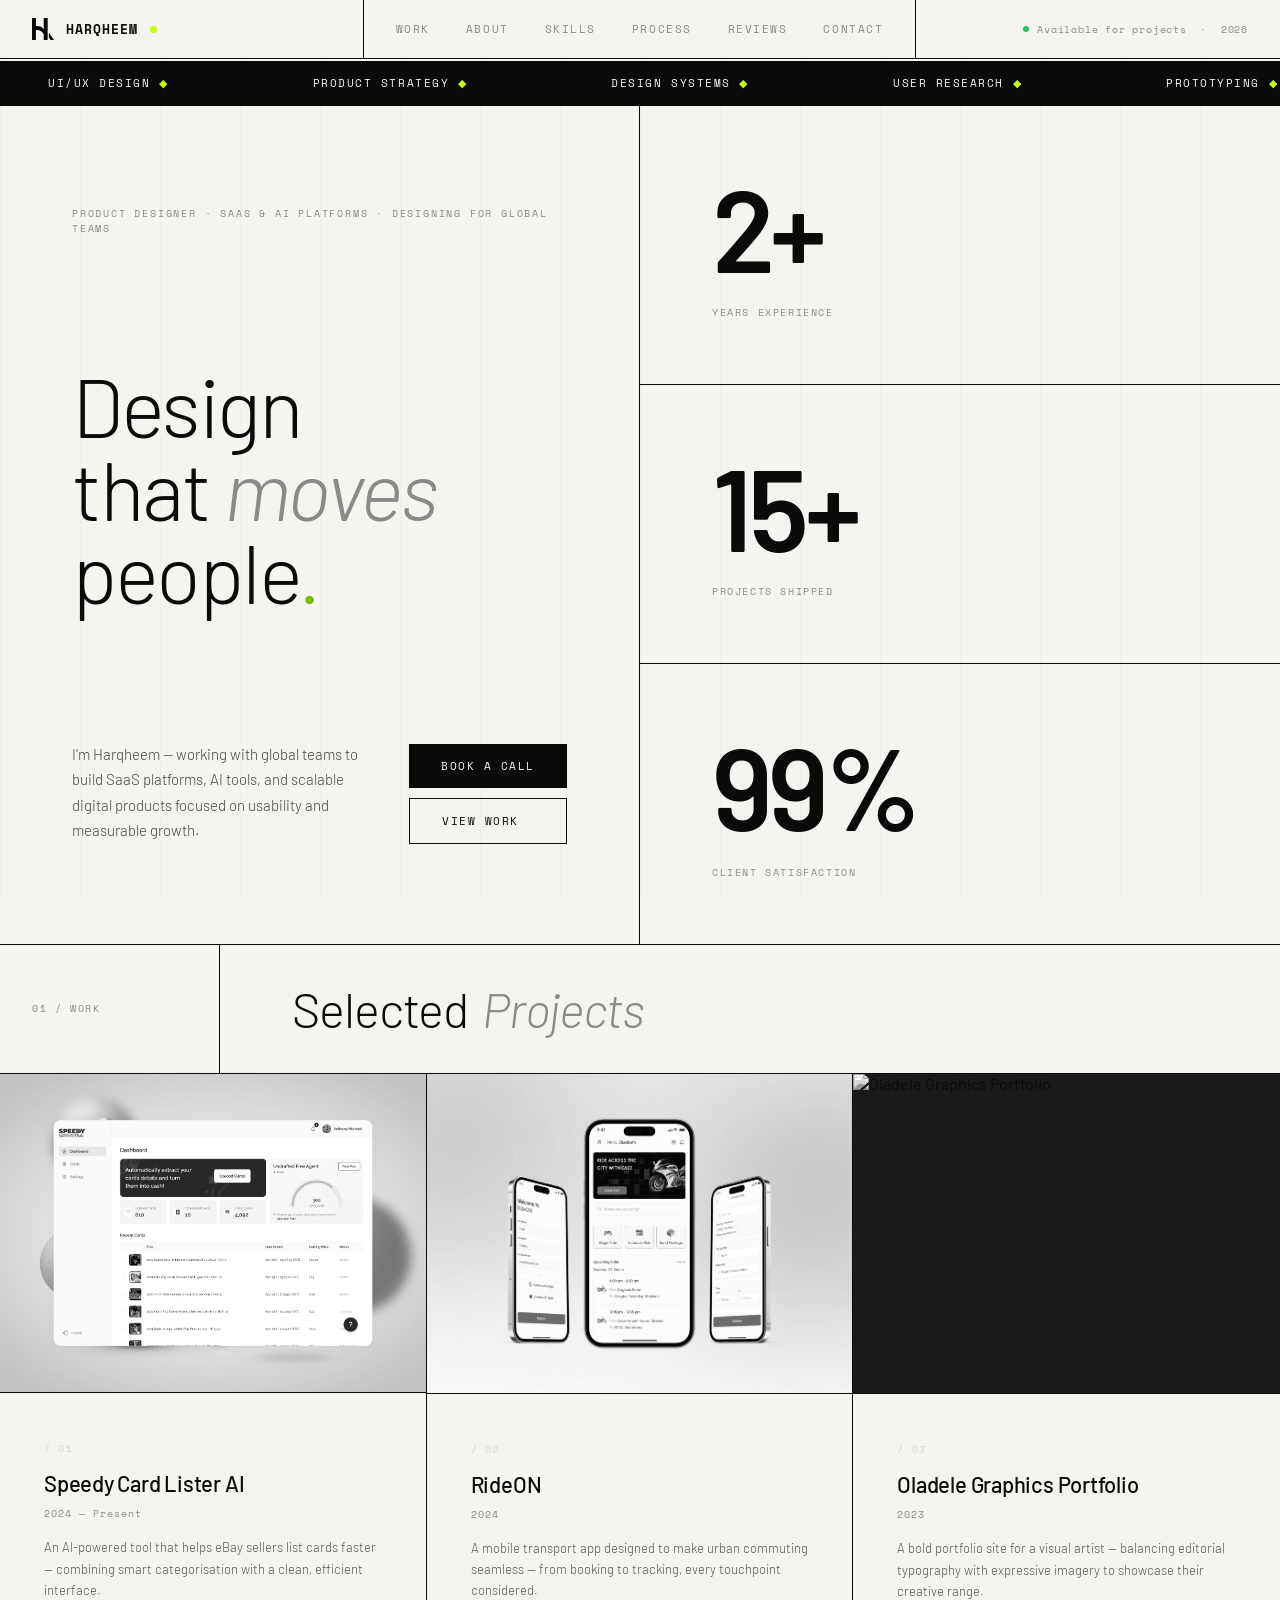
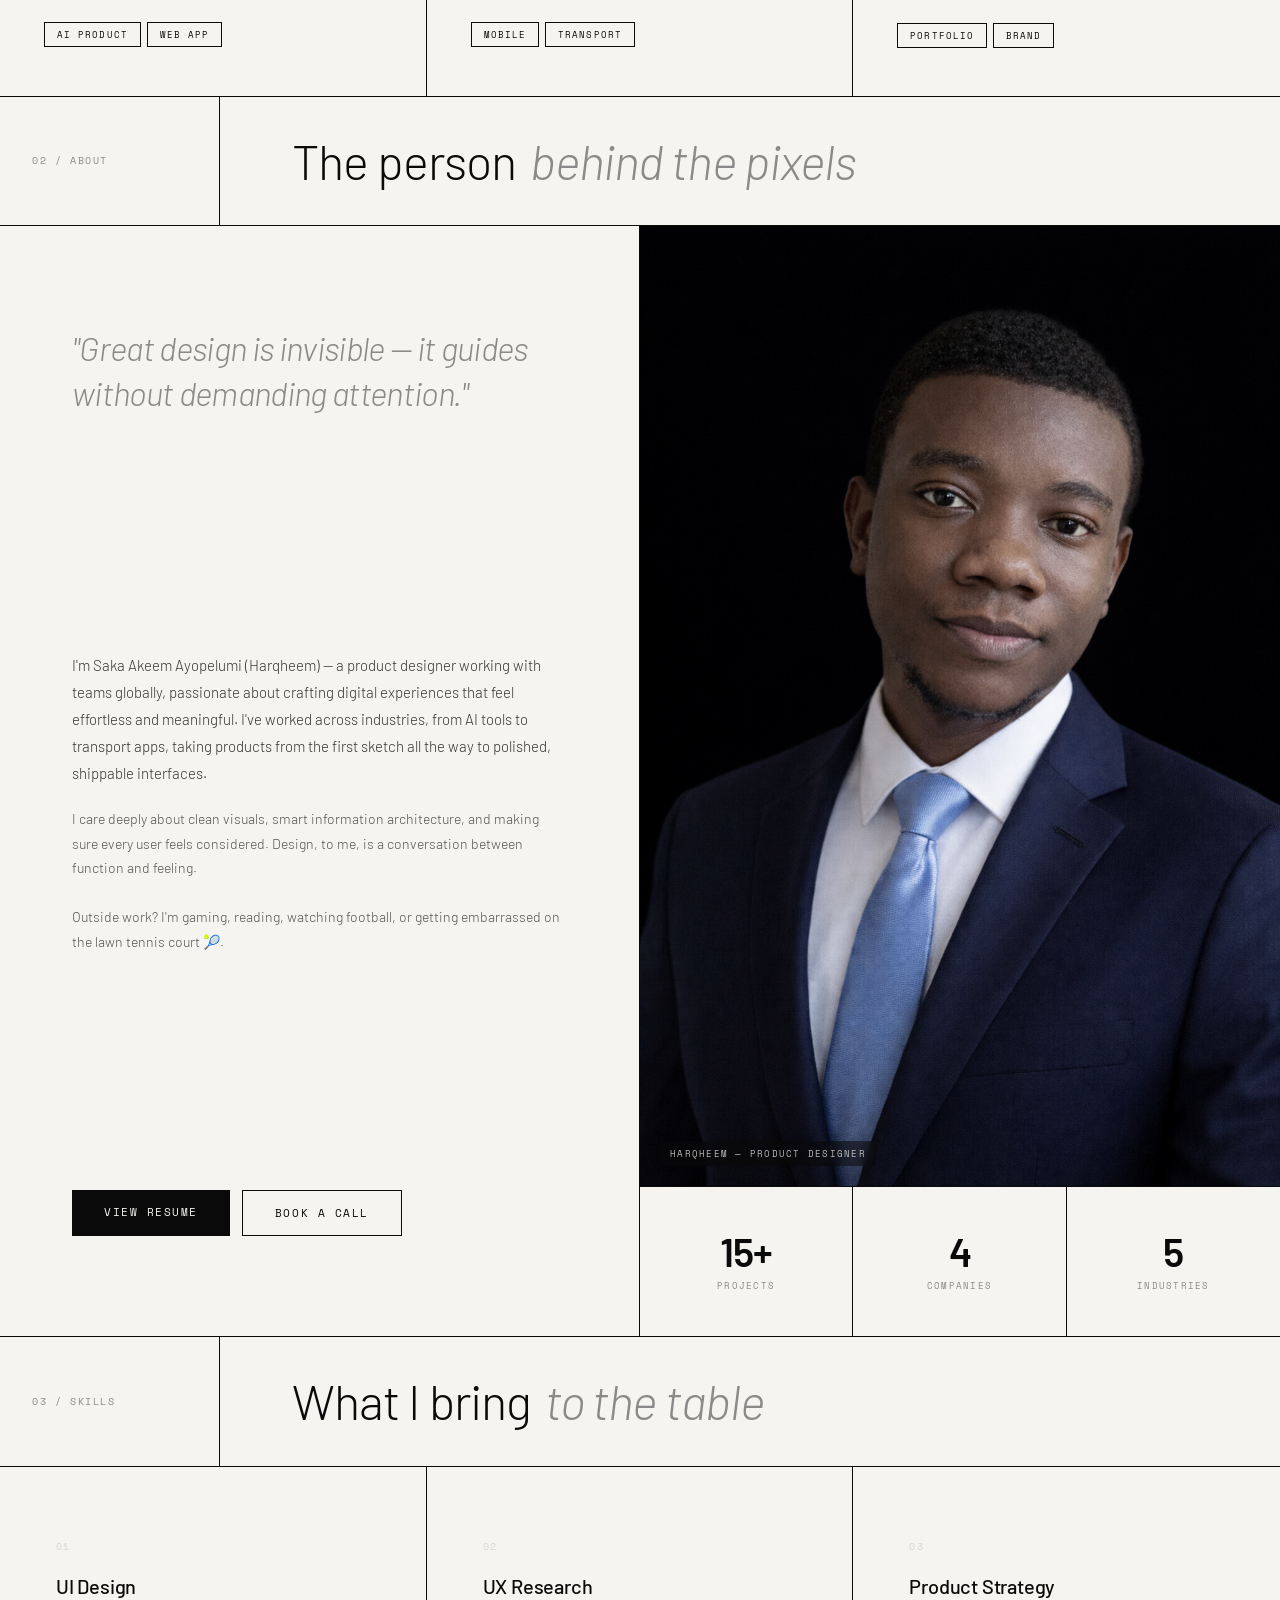
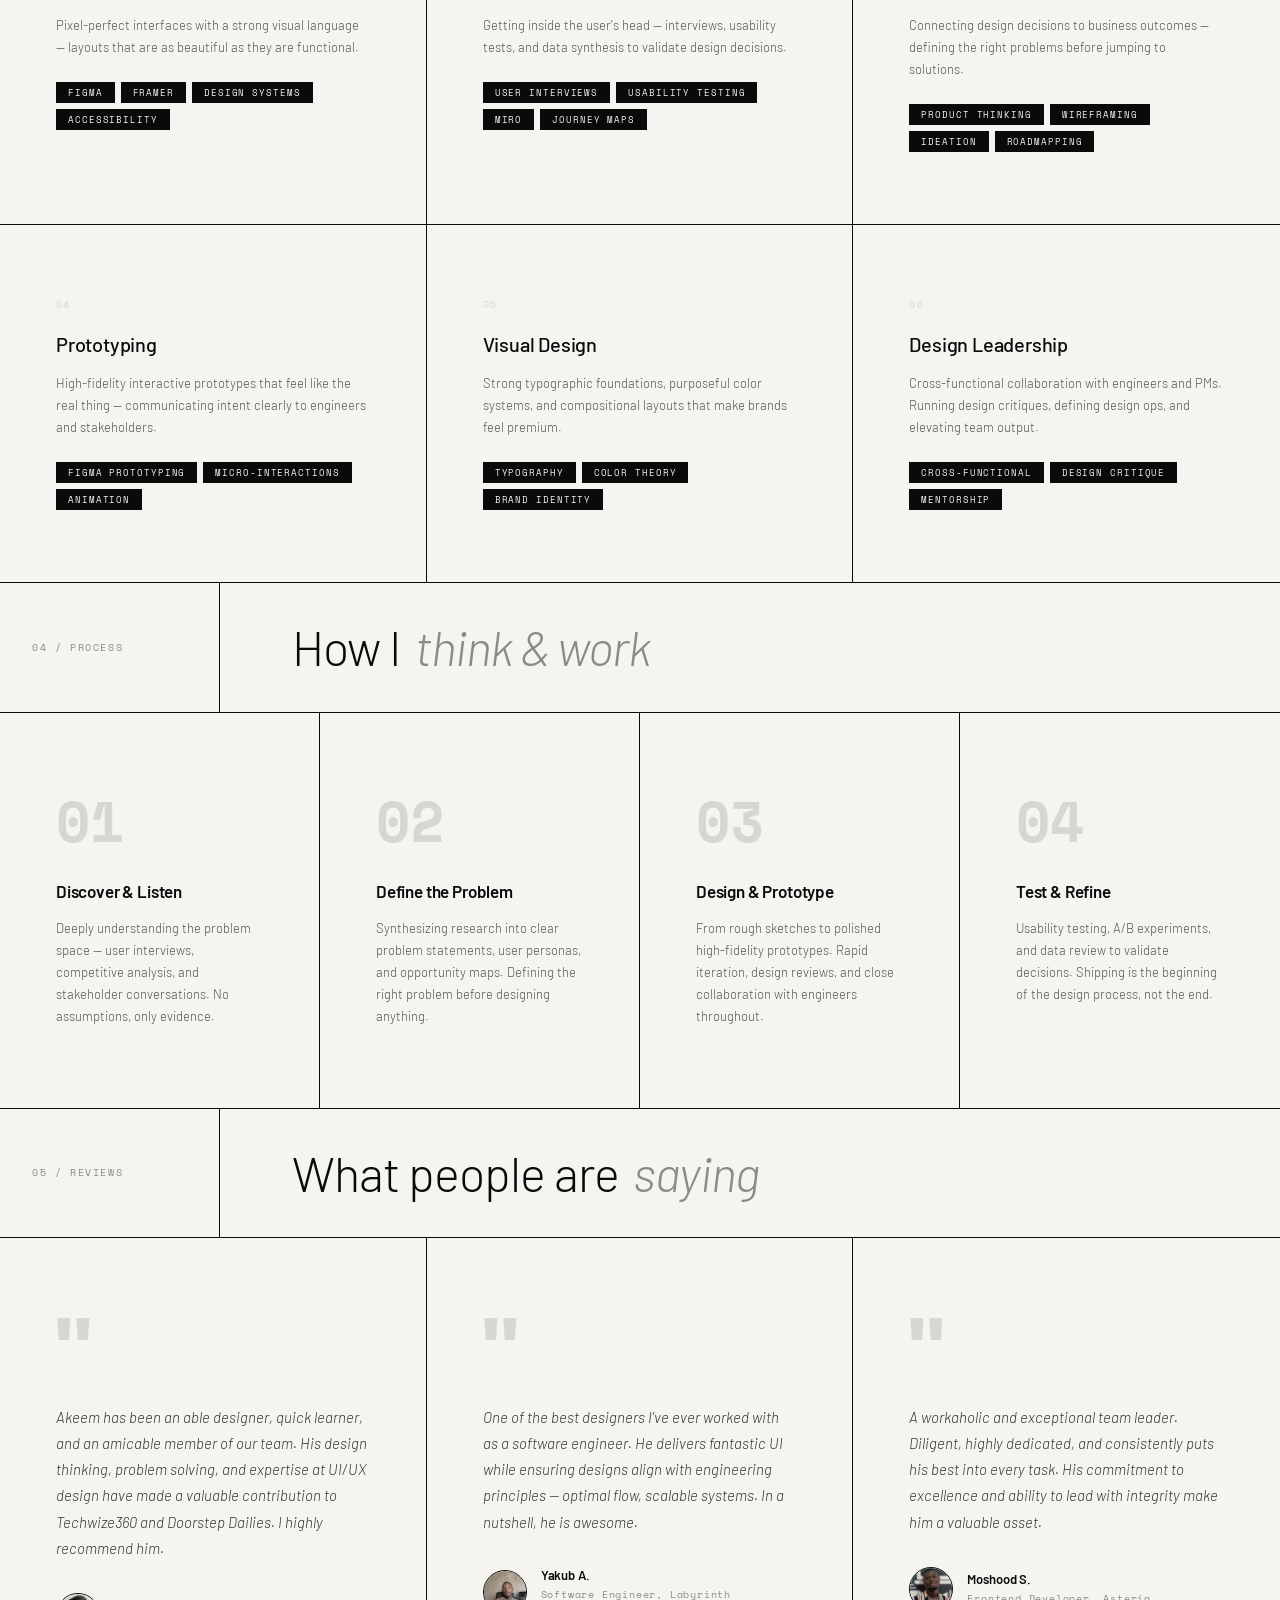
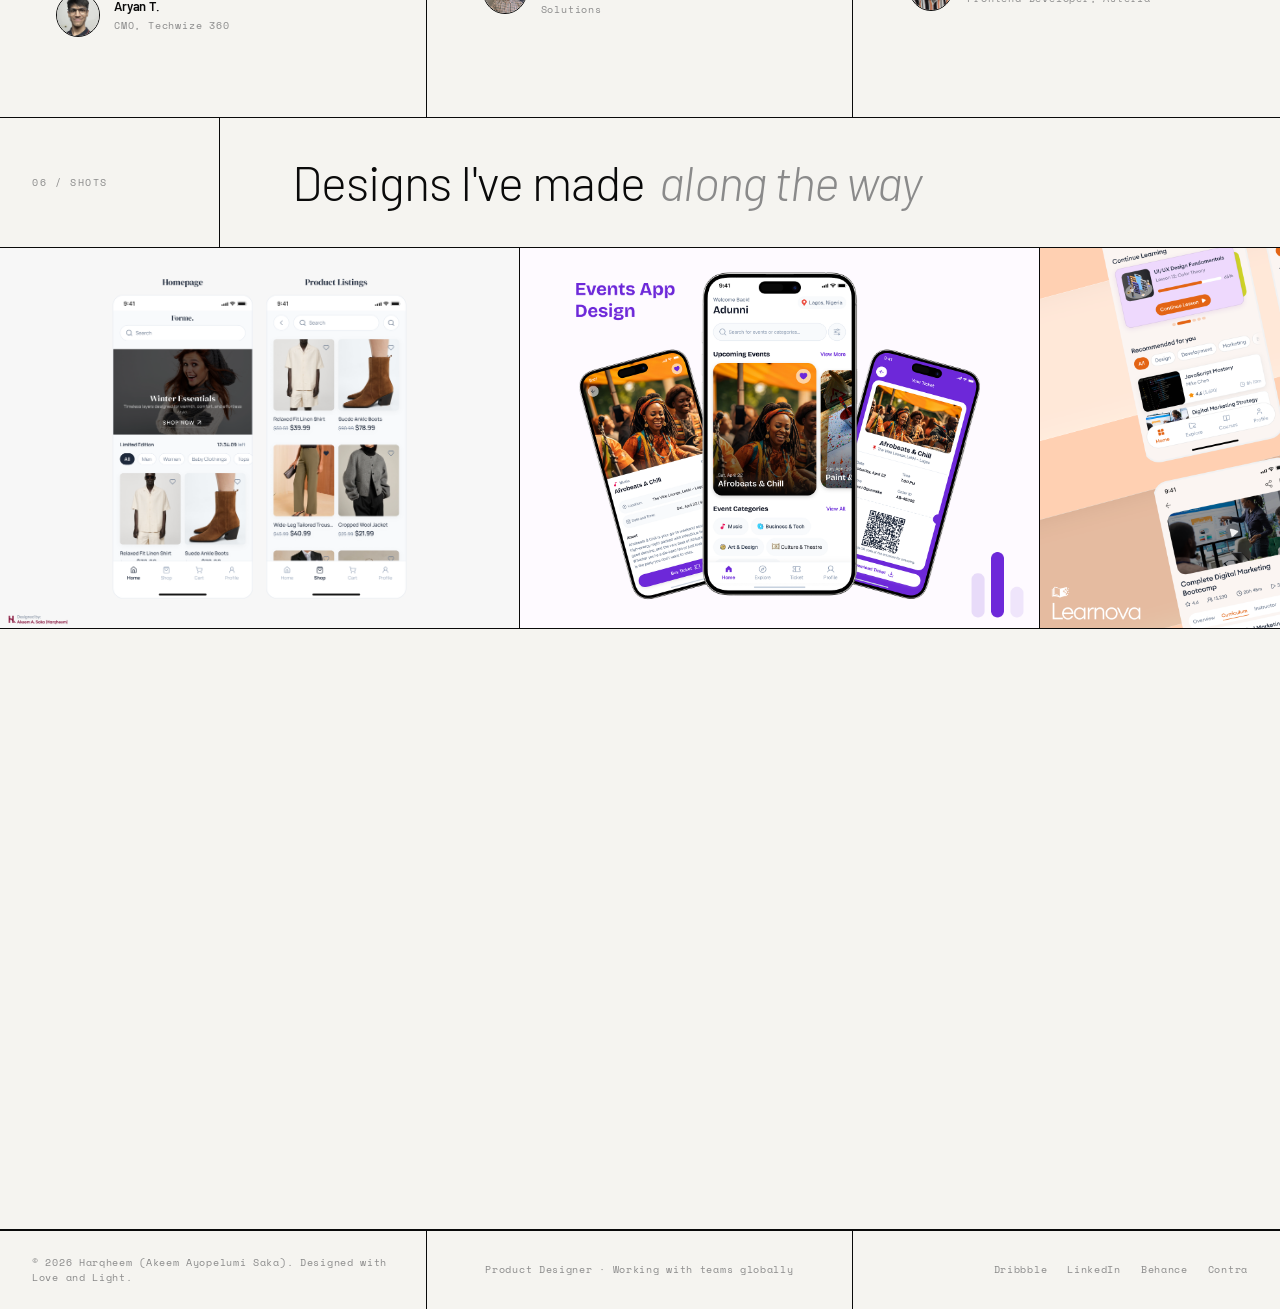
==== commit c899ede0: "test" ====
--- a/index.html
+++ b/index.html
@@ -1,11 +1,11 @@
 <!DOCTYPE html>
-<html lang="en" data-theme="dark">
+<html lang="en">
 <head>
 <meta charset="UTF-8"/>
 <meta name="viewport" content="width=device-width, initial-scale=1.0"/>
 <title>Harqheem | Product Designer | SaaS & AI Platforms</title>
 
-<meta name="description" content="Harqheem is a Product Designer designing for global teams — specializing in SaaS platforms, AI tools, and scalable digital products focused on usability and measurable impact.">
+<meta name="description" content="Harqheem is a Product Designer designing for global teams — specializing in SaaS platforms, AI tools, and scalable digital products focused on usability and measurable impact."/>
 <meta name="author" content="Harqheem (Akeem Ayopelumi Saka)"/>
 
 <meta property="og:title" content="Product Designer | SaaS & AI Platforms | Harqheem"/>
@@ -19,7 +19,6 @@
 <meta property="og:locale:alternate" content="es_ES"/>
 <meta property="og:locale:alternate" content="it_IT"/>
 <meta property="og:locale:alternate" content="nl_NL"/>
-<meta property="og:locale:alternate" content="en_NG"/>
 <meta property="og:site_name" content="Harqheem Portfolio"/>
 <meta property="og:image" content="https://www.harqheem.com/og-image.png"/>
 <meta property="og:image:width" content="1200"/>
@@ -32,15 +31,10 @@
 <meta name="twitter:image" content="https://www.harqheem.com/og-image.png"/>
 <meta name="twitter:image:alt" content="Harqheem — Product Designer"/>
 
-<meta name="robots" content="index, follow"><link rel="icon" href="FavIcon.png" type="image/png"/><!-- Replace favicon.png with your own icon file -->
-
-<link rel="canonical" href="https://www.harqheem.com/">
-<link rel="sitemap" type="application/xml" title="Sitemap" href="sitemap.xml">
-<link rel="preload" as="style" href="style.css">
-<link rel="preconnect" href="https://fonts.googleapis.com"/>
-<link rel="preconnect" href="https://fonts.gstatic.com" crossorigin/>
-<link href="https://fonts.googleapis.com/css2?family=Bebas+Neue&family=DM+Serif+Display:ital@0;1&family=Inter:wght@300;400;500;600;700&display=swap" rel="stylesheet"/>
-<link rel="stylesheet" href="style.css"/>
+<meta name="robots" content="index, follow"/>
+<link rel="icon" href="FavIcon.png" type="image/png"/>
+<link rel="canonical" href="https://www.harqheem.com/"/>
+<link rel="sitemap" type="application/xml" title="Sitemap" href="sitemap.xml"/>
 
 <script type="application/ld+json">
 {
@@ -86,584 +80,416 @@
   gtag('js', new Date());
   gtag('config', 'G-3NB2YHYVVS');
 </script>
+
+<link rel="preconnect" href="https://fonts.googleapis.com"/>
+<link rel="preconnect" href="https://fonts.gstatic.com" crossorigin/>
+<link href="https://fonts.googleapis.com/css2?family=Space+Mono:ital,wght@0,400;0,700;1,400&family=Barlow:ital,wght@0,300;0,400;0,500;0,600;0,700;1,300;1,400&display=swap" rel="stylesheet"/>
+
+<link rel="stylesheet" href="style.css"/>
 </head>
 <body>
 
-<!-- Custom Cursor -->
-<div class="cursor" id="cursor"></div>
-<div class="cursor-ring" id="cursor-ring"></div>
-
-<!-- ──────────────────────── MOBILE MENU ──────────────────────── -->
+<!-- ── NAV ──────────────────────────────────────────────────── -->
+<nav>
+  <a href="#" class="nav-logo">
+    <svg class="nav-logo-svg" viewBox="0 0 104 104" fill="none" xmlns="http://www.w3.org/2000/svg" aria-label="Harqheem logo">
+      <path fill-rule="evenodd" clip-rule="evenodd" d="M7.62939e-05 0H18.5643V38.2684C38.2534 37.5705 49.1771 42.982 55.5395 53.9566V0H74.1037V104H55.5395V77.3244C45.618 61.0203 34.5712 55.6088 20.2823 57.1594V57.3238C19.71 57.2672 19.1372 57.2127 18.5643 57.1594V104H7.62939e-05V0Z" fill="currentColor"/>
+      <path fill-rule="evenodd" clip-rule="evenodd" d="M104 103.999H87.9861L79.9173 91.9579V69.8228L104 103.999Z" fill="currentColor"/>
+    </svg>
+    Harqheem
+    <span class="nav-logo-dot"></span>
+  </a>
+  <div class="nav-links">
+    <a href="#work">Work</a>
+    <a href="#about">About</a>
+    <a href="#skills">Skills</a>
+    <a href="#process">Process</a>
+    <a href="#reviews">Reviews</a>
+    <a href="#contact">Contact</a>
+  </div>
+  <div class="nav-status">
+    <span class="nav-status-dot"></span>
+    Available for projects &nbsp;·&nbsp; 2026
+  </div>
+  <button class="nav-hamburger" id="hamburger" aria-label="Menu">
+    <span></span><span></span><span></span>
+  </button>
+</nav>
+
+<!-- ── MOBILE MENU ──────────────────────────────────────────── -->
 <div class="mobile-menu" id="mobileMenu">
-  <a href="#projects" onclick="closeMobileMenu()">Work</a>
+  <a href="#work" onclick="closeMobileMenu()">Work</a>
   <a href="#about" onclick="closeMobileMenu()">About</a>
   <a href="#skills" onclick="closeMobileMenu()">Skills</a>
   <a href="#process" onclick="closeMobileMenu()">Process</a>
-  <a href="#testimonials" onclick="closeMobileMenu()">Reviews</a>
-  <a href="#contact" class="mobile-cta" onclick="closeMobileMenu()">Let's Talk</a>
+  <a href="#reviews" onclick="closeMobileMenu()">Reviews</a>
+  <a href="#contact" onclick="closeMobileMenu()">Contact</a>
 </div>
 
-<!-- ──────────────────────── NAV ──────────────────────── -->
-<nav id="navbar">
-  <a class="nav-logo" href="#">
-    <img class="logo-dark" src="Harqheem Logo.png" alt="Harqheem logo"/>
-    <img class="logo-light" src="Harqheem Logo light.png" alt="Harqheem logo"/>
-    Harqheem
-  </a>
-  <ul class="nav-links">
-    <li><a href="#projects">Work</a></li>
-    <li><a href="#about">About</a></li>
-    <li><a href="#skills">Skills</a></li>
-    <li><a href="#process">Process</a></li>
-    <li><a href="#testimonials">Reviews</a></li>
-    <li><a href="#contact" class="nav-cta">Let's Talk</a></li>
-  </ul>
-  <div class="nav-right">
-    <button class="theme-toggle" id="themeToggle" aria-label="Toggle theme"><svg class="icon-sun" viewBox="0 0 24 24"><circle cx="12" cy="12" r="4"/><path d="M12 2v2M12 20v2M4.22 4.22l1.42 1.42M18.36 18.36l1.42 1.42M2 12h2M20 12h2M4.22 19.78l1.42-1.42M18.36 5.64l1.42-1.42"/></svg><svg class="icon-moon" viewBox="0 0 24 24"><path d="M21 12.79A9 9 0 1 1 11.21 3 7 7 0 0 0 21 12.79z"/></svg></button>
-    <button class="nav-hamburger" id="hamburger" onclick="toggleMobileMenu()" aria-label="Menu">
-      <span></span><span></span><span></span>
-    </button>
-  </div>
-</nav>
-
-<!-- ──────────────────────── HERO ──────────────────────── -->
-<section id="hero">
-  <div class="hero-bg-text">DESIGN</div>
-
-  <h1 class="hero-eyebrow">Product Designer <span class="eyebrow-sep">·</span> Designing for Global Teams</h1>
-  
-
-  <h2 class="hero-headline">
-    Turning ideas<br/>
-    into products<br/>
-    <em>people love.</em>
-  </h2>
-
-  <div class="hero-bottom">
-    <div>
-      <div class="avail-badge">
-        <span class="avail-dot"></span>
-        Available for new projects
-      </div>
-      <p class="hero-desc">
-        I'm Harqheem, a Product Designer working with teams globally — specializing in SaaS platforms, AI tools, and scalable digital products focused on usability and measurable growth.
-      </p>
-      <div class="hero-cta-group">
-        <a href="#projects" class="btn-primary">
-          View Work
-          <svg width="16" height="16" fill="none" stroke="currentColor" stroke-width="2" viewBox="0 0 24 24"><path d="M5 12h14M12 5l7 7-7 7"/></svg>
-        </a>
-        <a href="https://calendly.com/temitopesakaakeem1/30min" target="_blank" class="btn-secondary">Book a Call</a>
-      </div>
-    </div>
-    <div class="hero-meta">
-      <div class="stat">
-        <span class="num">2+</span>
-        <span class="label">Years Experience</span>
-      </div>
-      <div class="stat">
-        <span class="num">15+</span>
-        <span class="label">Projects Shipped</span>
-      </div>
-      <div class="stat">
-        <span class="num">99%</span>
-        <span class="label">Client Satisfaction</span>
-      </div>
-    </div>
-  </div>
-
-  <div class="scroll-indicator">
-    <span>Scroll</span>
-    <div class="scroll-line"></div>
-  </div>
-</section>
-
-<!-- ──────────────────────── MARQUEE ──────────────────────── -->
-<div class="marquee-section">
-  <div class="marquee-track" id="marquee">
-    <div class="marquee-item"><span class="marquee-dot"></span> UI/UX Design</div>
-    <div class="marquee-item"><span class="marquee-dot"></span> Product Strategy</div>
-    <div class="marquee-item"><span class="marquee-dot"></span> Design Systems</div>
-    <div class="marquee-item"><span class="marquee-dot"></span> User Research</div>
-    <div class="marquee-item"><span class="marquee-dot"></span> Prototyping</div>
-    <div class="marquee-item"><span class="marquee-dot"></span> Interaction Design</div>
-    <div class="marquee-item"><span class="marquee-dot"></span> Visual Design</div>
-    <div class="marquee-item"><span class="marquee-dot"></span> Figma</div>
-    <div class="marquee-item"><span class="marquee-dot"></span> Framer</div>
-    <div class="marquee-item"><span class="marquee-dot"></span> UI/UX Design</div>
-    <div class="marquee-item"><span class="marquee-dot"></span> Product Strategy</div>
-    <div class="marquee-item"><span class="marquee-dot"></span> Design Systems</div>
-    <div class="marquee-item"><span class="marquee-dot"></span> User Research</div>
-    <div class="marquee-item"><span class="marquee-dot"></span> Prototyping</div>
-    <div class="marquee-item"><span class="marquee-dot"></span> Interaction Design</div>
-    <div class="marquee-item"><span class="marquee-dot"></span> Visual Design</div>
-    <div class="marquee-item"><span class="marquee-dot"></span> Figma</div>
-    <div class="marquee-item"><span class="marquee-dot"></span> Framer</div>
+<!-- ── TICKER ────────────────────────────────────────────────── -->
+<div class="ticker">
+  <div class="ticker-inner">
+    <span class="ticker-item">UI/UX Design <span class="dot">◆</span></span>
+    <span class="ticker-item">Product Strategy <span class="dot">◆</span></span>
+    <span class="ticker-item">Design Systems <span class="dot">◆</span></span>
+    <span class="ticker-item">User Research <span class="dot">◆</span></span>
+    <span class="ticker-item">Prototyping <span class="dot">◆</span></span>
+    <span class="ticker-item">Interaction Design <span class="dot">◆</span></span>
+    <span class="ticker-item">Visual Design <span class="dot">◆</span></span>
+    <span class="ticker-item">Figma <span class="dot">◆</span></span>
+    <span class="ticker-item">Framer <span class="dot">◆</span></span>
+    <span class="ticker-item">UI/UX Design <span class="dot">◆</span></span>
+    <span class="ticker-item">Product Strategy <span class="dot">◆</span></span>
+    <span class="ticker-item">Design Systems <span class="dot">◆</span></span>
+    <span class="ticker-item">User Research <span class="dot">◆</span></span>
+    <span class="ticker-item">Prototyping <span class="dot">◆</span></span>
+    <span class="ticker-item">Interaction Design <span class="dot">◆</span></span>
+    <span class="ticker-item">Visual Design <span class="dot">◆</span></span>
+    <span class="ticker-item">Figma <span class="dot">◆</span></span>
+    <span class="ticker-item">Framer <span class="dot">◆</span></span>
   </div>
 </div>
 
-<!-- ──────────────────────── PROJECTS ──────────────────────── -->
-<section id="projects">
-  <div class="projects-header reveal">
-    <div>
-      <div class="section-label">Selected Work <span>/ 2023 - Present</span></div>
-      <h2 class="section-headline">Featured<br/><em>Projects</em></h2>
-    </div>
-    <div class="work-count reveal">
-      <strong>03</strong> case studies
-    </div>
-  </div>
-
+<!-- ── HERO ──────────────────────────────────────────────────── -->
+<section class="hero">
+  <div class="hero-left">
+    <div class="hero-label">Product Designer · SaaS &amp; AI Platforms · Designing for Global Teams</div>
+    <div class="hero-title">
+      <div>Design</div>
+      <div>that <em>moves</em></div>
+      <div>people<span class="red">.</span></div>
+    </div>
+    <div class="hero-bottom">
+      <p class="hero-desc">I'm Harqheem — working with global teams to build SaaS platforms, AI tools, and scalable digital products focused on usability and measurable growth.</p>
+      <div class="hero-cta">
+        <a class="btn-primary" href="https://calendly.com/temitopesakaakeem1/30min" target="_blank" rel="noopener noreferrer">Book a Call</a>
+        <a class="btn-secondary" href="#work">View Work</a>
+      </div>
+    </div>
+  </div>
+  <div class="hero-right">
+    <div class="stat-cell">
+      <div class="stat-num" data-count="2" data-suffix="+">2+</div>
+      <div class="stat-label">Years Experience</div>
+    </div>
+    <div class="stat-cell">
+      <div class="stat-num" data-count="15" data-suffix="+">15+</div>
+      <div class="stat-label">Projects Shipped</div>
+    </div>
+    <div class="stat-cell">
+      <div class="stat-num" data-count="99" data-suffix="%">99%</div>
+      <div class="stat-label">Client Satisfaction</div>
+    </div>
+  </div>
+</section>
+
+<!-- ── WORK ──────────────────────────────────────────────────── -->
+<section class="section" id="work">
+  <div class="section-header">
+    <div class="section-index">01 / Work</div>
+    <div class="section-title">Selected <em>Projects</em></div>
+  </div>
   <div class="projects-grid">
 
-    <!-- Project 1: Speedy Card Lister AI -->
-    <div class="project-card large proj-1 reveal" onclick="window.location='Speedy-card-lister.html'">
-      <div class="project-img">
-        <img src="speedy 1.png" alt="Speedy Card Lister AI — project cover" style="width:100%;height:100%;object-fit:cover;display:block;"/>
-      </div>
-      <div class="project-info">
+    <a class="project-card fade-in" href="Speedy-card-lister.html">
+      <img src="speedy 1.png" alt="Speedy Card Lister AI" class="project-img"/>
+      <div class="project-body">
+        <div class="project-num">/ 01</div>
+        <div class="project-title">Speedy Card Lister AI</div>
+        <div class="project-year">2024 — Present</div>
+        <p class="project-desc">An AI-powered tool that helps eBay sellers list cards faster — combining smart categorisation with a clean, efficient interface.</p>
+        <div class="project-tags">
+          <span class="project-tag">AI Product</span>
+          <span class="project-tag">Web App</span>
+        </div>
+      </div>
+    </a>
+
+    <a class="project-card fade-in" href="rideon.html">
+      <img src="Ride 01.png" alt="RideON" class="project-img"/>
+      <div class="project-body">
+        <div class="project-num">/ 02</div>
+        <div class="project-title">RideON</div>
+        <div class="project-year">2024</div>
+        <p class="project-desc">A mobile transport app designed to make urban commuting seamless — from booking to tracking, every touchpoint considered.</p>
+        <div class="project-tags">
+          <span class="project-tag">Mobile</span>
+          <span class="project-tag">Transport</span>
+        </div>
+      </div>
+    </a>
+
+    <a class="project-card fade-in" href="oladele.html">
+      <img src="Oladele 1.png" alt="Oladele Graphics Portfolio" class="project-img"/>
+      <div class="project-body">
+        <div class="project-num">/ 03</div>
+        <div class="project-title">Oladele Graphics Portfolio</div>
+        <div class="project-year">2023</div>
+        <p class="project-desc">A bold portfolio site for a visual artist — balancing editorial typography with expressive imagery to showcase their creative range.</p>
+        <div class="project-tags">
+          <span class="project-tag">Portfolio</span>
+          <span class="project-tag">Brand</span>
+        </div>
+      </div>
+    </a>
+
+  </div>
+</section>
+
+<!-- ── ABOUT ─────────────────────────────────────────────────── -->
+<section class="section" id="about">
+  <div class="section-header">
+    <div class="section-index">02 / About</div>
+    <div class="section-title">The person <em>behind the pixels</em></div>
+  </div>
+  <div class="about-grid">
+    <div class="about-left fade-in">
+      <blockquote class="about-quote">"Great design is invisible — it guides without demanding attention."</blockquote>
+      <div>
+        <p class="about-text">I'm Saka Akeem Ayopelumi (Harqheem) — a product designer working with teams globally, passionate about crafting digital experiences that feel effortless and meaningful. I've worked across industries, from AI tools to transport apps, taking products from the first sketch all the way to polished, shippable interfaces.</p>
+        <p class="about-extra">I care deeply about clean visuals, smart information architecture, and making sure every user feels considered. Design, to me, is a conversation between function and feeling.<br/><br/>Outside work? I'm gaming, reading, watching football, or getting embarrassed on the lawn tennis court 🎾.</p>
+      </div>
+      <div style="display:flex; gap:12px; flex-wrap:wrap;">
+        <a class="btn-primary" href="https://docs.google.com/document/d/1vmKWLScbxWR31nsUumTRp1xVfiPv_V5_7LMXwVrL9Jc/view" target="_blank" rel="noopener noreferrer">View Resume</a>
+        <a class="btn-secondary" href="https://calendly.com/temitopesakaakeem1/30min" target="_blank" rel="noopener noreferrer">Book a Call</a>
+      </div>
+    </div>
+    <div class="about-right">
+      <div class="about-img-block">
+        <img src="Hakeem Potrait dark.png" alt="Harqheem — Product Designer"/>
+        <span class="about-img-caption">Harqheem — Product Designer</span>
+      </div>
+      <div class="about-stats-row">
+        <div class="about-stat">
+          <div class="about-stat-num" data-count="15" data-suffix="+">15+</div>
+          <div class="about-stat-label">Projects</div>
+        </div>
+        <div class="about-stat">
+          <div class="about-stat-num" data-count="4" data-suffix="">4</div>
+          <div class="about-stat-label">Companies</div>
+        </div>
+        <div class="about-stat">
+          <div class="about-stat-num" data-count="6" data-suffix="">6</div>
+          <div class="about-stat-label">Industries</div>
+        </div>
+      </div>
+    </div>
+  </div>
+</section>
+
+<!-- ── SKILLS ─────────────────────────────────────────────────── -->
+<section class="section" id="skills">
+  <div class="section-header">
+    <div class="section-index">03 / Skills</div>
+    <div class="section-title">What I bring <em>to the table</em></div>
+  </div>
+  <div class="skills-grid">
+    <div class="skill-cell fade-in">
+      <span class="skill-num">01</span>
+      <div class="skill-name">UI Design</div>
+      <div class="skill-desc">Pixel-perfect interfaces with a strong visual language — layouts that are as beautiful as they are functional.</div>
+      <div class="skill-tools">
+        <span class="skill-tool">Figma</span>
+        <span class="skill-tool">Framer</span>
+        <span class="skill-tool">Design Systems</span>
+        <span class="skill-tool">Accessibility</span>
+      </div>
+    </div>
+    <div class="skill-cell fade-in">
+      <span class="skill-num">02</span>
+      <div class="skill-name">UX Research</div>
+      <div class="skill-desc">Getting inside the user's head — interviews, usability tests, and data synthesis to validate design decisions.</div>
+      <div class="skill-tools">
+        <span class="skill-tool">User Interviews</span>
+        <span class="skill-tool">Usability Testing</span>
+        <span class="skill-tool">Miro</span>
+        <span class="skill-tool">Journey Maps</span>
+      </div>
+    </div>
+    <div class="skill-cell fade-in">
+      <span class="skill-num">03</span>
+      <div class="skill-name">Product Strategy</div>
+      <div class="skill-desc">Connecting design decisions to business outcomes — defining the right problems before jumping to solutions.</div>
+      <div class="skill-tools">
+        <span class="skill-tool">Product Thinking</span>
+        <span class="skill-tool">Wireframing</span>
+        <span class="skill-tool">Ideation</span>
+        <span class="skill-tool">Roadmapping</span>
+      </div>
+    </div>
+    <div class="skill-cell fade-in">
+      <span class="skill-num">04</span>
+      <div class="skill-name">Prototyping</div>
+      <div class="skill-desc">High-fidelity interactive prototypes that feel like the real thing — communicating intent clearly to engineers and stakeholders.</div>
+      <div class="skill-tools">
+        <span class="skill-tool">Figma Prototyping</span>
+        <span class="skill-tool">Micro-Interactions</span>
+        <span class="skill-tool">Animation</span>
+      </div>
+    </div>
+    <div class="skill-cell fade-in">
+      <span class="skill-num">05</span>
+      <div class="skill-name">Visual Design</div>
+      <div class="skill-desc">Strong typographic foundations, purposeful color systems, and compositional layouts that make brands feel premium.</div>
+      <div class="skill-tools">
+        <span class="skill-tool">Typography</span>
+        <span class="skill-tool">Color Theory</span>
+        <span class="skill-tool">Brand Identity</span>
+      </div>
+    </div>
+    <div class="skill-cell fade-in">
+      <span class="skill-num">06</span>
+      <div class="skill-name">Design Leadership</div>
+      <div class="skill-desc">Cross-functional collaboration with engineers and PMs. Running design critiques, defining design ops, and elevating team output.</div>
+      <div class="skill-tools">
+        <span class="skill-tool">Cross-Functional</span>
+        <span class="skill-tool">Design Critique</span>
+        <span class="skill-tool">Mentorship</span>
+      </div>
+    </div>
+  </div>
+</section>
+
+<!-- ── PROCESS ────────────────────────────────────────────────── -->
+<section class="section" id="process">
+  <div class="section-header">
+    <div class="section-index">04 / Process</div>
+    <div class="section-title">How I <em>think &amp; work</em></div>
+  </div>
+  <div class="process-grid">
+    <div class="process-step fade-in">
+      <div class="step-num">01</div>
+      <div class="step-name">Discover &amp; Listen</div>
+      <div class="step-desc">Deeply understanding the problem space — user interviews, competitive analysis, and stakeholder conversations. No assumptions, only evidence.</div>
+    </div>
+    <div class="process-step fade-in">
+      <div class="step-num">02</div>
+      <div class="step-name">Define the Problem</div>
+      <div class="step-desc">Synthesizing research into clear problem statements, user personas, and opportunity maps. Defining the right problem before designing anything.</div>
+    </div>
+    <div class="process-step fade-in">
+      <div class="step-num">03</div>
+      <div class="step-name">Design &amp; Prototype</div>
+      <div class="step-desc">From rough sketches to polished high-fidelity prototypes. Rapid iteration, design reviews, and close collaboration with engineers throughout.</div>
+    </div>
+    <div class="process-step fade-in">
+      <div class="step-num">04</div>
+      <div class="step-name">Test &amp; Refine</div>
+      <div class="step-desc">Usability testing, A/B experiments, and data review to validate decisions. Shipping is the beginning of the design process, not the end.</div>
+    </div>
+  </div>
+</section>
+
+<!-- ── REVIEWS ────────────────────────────────────────────────── -->
+<section class="section" id="reviews">
+  <div class="section-header">
+    <div class="section-index">05 / Reviews</div>
+    <div class="section-title">What people are <em>saying</em></div>
+  </div>
+  <div class="testimonials-grid">
+    <div class="testimonial fade-in">
+      <span class="quote-mark">"</span>
+      <p class="quote-text">Akeem has been an able designer, quick learner, and an amicable member of our team. His design thinking, problem solving, and expertise at UI/UX design have made a valuable contribution to Techwize360 and Doorstep Dailies. I highly recommend him.</p>
+      <div class="quote-author">
+        <div class="quote-avatar"><img src="Aryan.png" alt="Aryan T."/></div>
         <div>
-          <div class="project-tag">AI Product · Web App</div>
-          <div class="project-title-home">Speedy Card Lister AI</div>
-          <div class="project-year">2024–Present</div>
-        </div>
-        <a class="project-arrow" href="Speedy-card-lister.html">
-          <svg viewBox="0 0 24 24"><path d="M5 12h14M12 5l7 7-7 7"/></svg>
-        </a>
-      </div>
-    </div>
-
-    <!-- Project 2: RideON -->
-    <div class="project-card proj-2 reveal reveal-delay-1" onclick="window.location='rideon.html'">
-      <div class="project-img">
-        <img src="Ride 01.png" alt="RideON — project cover" style="width:100%;height:100%;object-fit:cover;display:block;"/>
-      </div>
-      <div class="project-info">
+          <div class="quote-author-name">Aryan T.</div>
+          <div class="quote-author-role">CMO, Techwize 360</div>
+        </div>
+      </div>
+    </div>
+    <div class="testimonial fade-in">
+      <span class="quote-mark">"</span>
+      <p class="quote-text">One of the best designers I've ever worked with as a software engineer. He delivers fantastic UI while ensuring designs align with engineering principles — optimal flow, scalable systems. In a nutshell, he is awesome.</p>
+      <div class="quote-author">
+        <div class="quote-avatar"><img src="Yaqoob.png" alt="Yakub A."/></div>
         <div>
-          <div class="project-tag">Mobile · Transport</div>
-          <div class="project-title-home">RideON</div>
-          <div class="project-year">2024</div>
-        </div>
-        <a class="project-arrow" href="rideon.html">
-          <svg viewBox="0 0 24 24"><path d="M5 12h14M12 5l7 7-7 7"/></svg>
-        </a>
-      </div>
-    </div>
-
-    <!-- Project 3: Oladele Portfolio -->
-    <div class="project-card proj-3 reveal reveal-delay-2" onclick="window.location='oladele.html'">
-      <div class="project-img">
-        <img src="Oladele 1.png" alt="Oladele Graphics Portfolio — project cover" style="width:100%;height:100%;object-fit:cover;display:block;"/>
-      </div>
-      <div class="project-info">
+          <div class="quote-author-name">Yakub A.</div>
+          <div class="quote-author-role">Software Engineer, Labyrinth Solutions</div>
+        </div>
+      </div>
+    </div>
+    <div class="testimonial fade-in">
+      <span class="quote-mark">"</span>
+      <p class="quote-text">A workaholic and exceptional team leader. Diligent, highly dedicated, and consistently puts his best into every task. His commitment to excellence and ability to lead with integrity make him a valuable asset.</p>
+      <div class="quote-author">
+        <div class="quote-avatar"><img src="Moshood.png" alt="Moshood S."/></div>
         <div>
-          <div class="project-tag">Portfolio · Brand</div>
-          <div class="project-title-home">Oladele Graphics Portfolio</div>
-          <div class="project-year">2023</div>
-        </div>
-        <a class="project-arrow" href="oladele.html">
-          <svg viewBox="0 0 24 24"><path d="M5 12h14M12 5l7 7-7 7"/></svg>
-        </a>
-      </div>
-    </div>
-
-  </div>
-</section>
-
-<!-- ──────────────────────── ABOUT ──────────────────────── -->
-<section id="about">
-  <div class="about-grid">
-    <div class="about-left reveal">
-      <div class="section-label">About Me</div>
-      <h2 class="section-headline">The person<br/>behind the<br/><em>pixels.</em></h2>
-      <div class="about-image-wrap">
-        <div class="about-image">
-          <img class="portrait-dark" src="Hakeem Potrait dark.png" alt="Harqheem — Product Designer photo" style="width:100%;height:100%;object-fit:cover;object-position:center top;"/>
-          <img class="portrait-light" src="Hakeem Potrait.png" alt="Harqheem — Product Designer photo" style="position:absolute;inset:0;width:100%;height:100%;object-fit:cover;object-position:center top;"/>
-        </div>
-        <div class="about-image-badge">
-          <span class="badge-num">2+</span>
-          <span class="badge-text">Years<br/>Designing</span>
-        </div>
-      </div>
-    </div>
-
-    <div class="about-right reveal reveal-delay-2">
-      <p class="about-intro">
-        I believe great design is <em>invisible</em> — it guides without demanding attention.
-      </p>
-      <p class="about-body">
-        Hey, I'm Saka Akeem Ayopelumi (Harqheem) — a product designer who works with teams globally, passionate about crafting digital experiences that feel effortless and meaningful. I've worked across industries, from AI tools to transport apps, taking products from the first sketch all the way to polished, shippable interfaces.<br/><br/>
-        I care deeply about clean visuals, smart information architecture, and making sure every user feels considered. Design, to me, is a conversation between function and feeling.<br/><br/>
-        Outside work? I'm gaming, reading, watching football, or getting embarrassed on the lawn tennis court 🎾.
-      </p>
-
-      <div class="about-stats">
-        <div class="about-stat">
-          <div class="n">15+</div>
-          <div class="l">Projects</div>
-        </div>
-        <div class="about-stat">
-          <div class="n">4</div>
-          <div class="l">Companies</div>
-        </div>
-        <div class="about-stat">
-          <div class="n">6</div>
-          <div class="l">Industries</div>
-        </div>
-      </div>
-
-      <a href="https://docs.google.com/document/d/1vmKWLScbxWR31nsUumTRp1xVfiPv_V5_7LMXwVrL9Jc/edit" target="_blank" class="btn-primary">
-        View Resume
-        <svg width="16" height="16" fill="none" stroke="currentColor" stroke-width="2" viewBox="0 0 24 24"><path d="M12 5v14M5 12l7 7 7-7"/></svg>
-      </a>
-    </div>
-  </div>
-</section>
-
-<!-- ──────────────────────── SKILLS ──────────────────────── -->
-<section id="skills">
-  <div class="section-label reveal">Skills & Tools</div>
-  <h2 class="section-headline reveal" style="margin-bottom:64px;">What I bring<br/>to the <em>table.</em></h2>
-
-  <div class="skills-grid">
-    <div class="skill-card reveal">
-      <svg class="skill-icon" viewBox="0 0 48 48" fill="none" stroke="currentColor" stroke-width="1.5">
-        <rect x="6" y="6" width="36" height="36" rx="2"/>
-        <path d="M6 18h36M18 6v36"/>
-      </svg>
-      <div class="skill-title">UI Design</div>
-      <p class="skill-desc">Crafting pixel-perfect interfaces with a strong visual language — layouts that are as beautiful as they are functional.</p>
-      <div class="skill-tags">
-        <span class="skill-tag">Figma</span>
-        <span class="skill-tag">Framer</span>
-        <span class="skill-tag">Design Systems</span>
-        <span class="skill-tag">Accessibility</span>
-      </div>
-    </div>
-
-    <div class="skill-card reveal reveal-delay-1">
-      <svg class="skill-icon" viewBox="0 0 48 48" fill="none" stroke="currentColor" stroke-width="1.5">
-        <circle cx="24" cy="24" r="8"/>
-        <path d="M24 8v4M24 36v4M8 24h4M36 24h4M12.7 12.7l2.8 2.8M32.5 32.5l2.8 2.8M32.5 15.5l-2.8 2.8M12.7 35.3l2.8-2.8"/>
-      </svg>
-      <div class="skill-title">UX Research</div>
-      <p class="skill-desc">Getting inside the user's head — interviews, usability tests, and data synthesis to validate design decisions.</p>
-      <div class="skill-tags">
-        <span class="skill-tag">User Interviews</span>
-        <span class="skill-tag">Usability Testing</span>
-        <span class="skill-tag">Miro</span>
-        <span class="skill-tag">Journey Maps</span>
-      </div>
-    </div>
-
-    <div class="skill-card reveal reveal-delay-2">
-      <svg class="skill-icon" viewBox="0 0 48 48" fill="none" stroke="currentColor" stroke-width="1.5">
-        <path d="M8 38l8-8 6 6 8-10 10 12"/>
-        <rect x="6" y="6" width="36" height="36" rx="2"/>
-      </svg>
-      <div class="skill-title">Product Strategy</div>
-      <p class="skill-desc">Connecting design decisions to business outcomes — defining the right problems before jumping to solutions.</p>
-      <div class="skill-tags">
-        <span class="skill-tag">Product Thinking</span>
-        <span class="skill-tag">Wireframing</span>
-        <span class="skill-tag">Ideation</span>
-        <span class="skill-tag">Roadmapping</span>
-      </div>
-    </div>
-
-    <div class="skill-card reveal">
-      <svg class="skill-icon" viewBox="0 0 48 48" fill="none" stroke="currentColor" stroke-width="1.5">
-        <rect x="10" y="8" width="28" height="32" rx="2"/>
-        <path d="M16 18h16M16 24h12M16 30h8"/>
-      </svg>
-      <div class="skill-title">Prototyping</div>
-      <p class="skill-desc">High-fidelity interactive prototypes that feel like the real thing — communicating intent clearly to engineers and stakeholders.</p>
-      <div class="skill-tags">
-        <span class="skill-tag">Figma Prototyping</span>
-        <span class="skill-tag">Micro-Interactions</span>
-        <span class="skill-tag">Animation</span>
-      </div>
-    </div>
-
-    <div class="skill-card reveal reveal-delay-1">
-      <svg class="skill-icon" viewBox="0 0 48 48" fill="none" stroke="currentColor" stroke-width="1.5">
-        <circle cx="16" cy="32" r="6"/><circle cx="32" cy="16" r="6"/>
-        <path d="M16 26V12l16-6v14"/>
-      </svg>
-      <div class="skill-title">Visual Design</div>
-      <p class="skill-desc">Strong typographic foundations, purposeful color systems, and compositional layouts that make brands feel premium.</p>
-      <div class="skill-tags">
-        <span class="skill-tag">Typography</span>
-        <span class="skill-tag">Color Theory</span>
-        <span class="skill-tag">Brand Identity</span>
-      </div>
-    </div>
-
-    <div class="skill-card reveal reveal-delay-2">
-      <svg class="skill-icon" viewBox="0 0 48 48" fill="none" stroke="currentColor" stroke-width="1.5">
-        <path d="M24 8l4 8h8l-6.5 6 2.5 8L24 26l-8 4 2.5-8L12 16h8z"/>
-      </svg>
-      <div class="skill-title">Design Leadership</div>
-      <p class="skill-desc">Collaborating cross-functionally with engineers and PMs. Running design critiques, defining design ops, and elevating team output.</p>
-      <div class="skill-tags">
-        <span class="skill-tag">Cross-Functional</span>
-        <span class="skill-tag">Design Critique</span>
-        <span class="skill-tag">Mentorship</span>
-      </div>
-    </div>
-  </div>
-</section>
-
-<!-- ──────────────────────── PROCESS ──────────────────────── -->
-<section id="process">
-  <div class="process-grid">
-    <div class="process-visual reveal">
-      <div class="section-label">My Process</div>
-      <h2 class="section-headline" style="margin-bottom: 32px;">How I<br/><em>think</em> &<br/>work.</h2>
-      <div class="process-diagram">
-        <div class="orbit-item pos-1">Discover</div>
-        <div class="orbit-item pos-2">Build</div>
-        <div class="orbit-item pos-3">Test</div>
-        <div class="orbit-item pos-4">Define</div>
-        <div class="process-center">DESIGN</div>
-        <p class="process-quote">
-          "Good design is about understanding the problem so deeply that the solution becomes obvious."
-        </p>
-      </div>
-    </div>
-
-    <div class="process-steps reveal reveal-delay-2">
-      <div class="process-step">
-        <div class="step-num">01</div>
-        <div class="step-content">
-          <div class="step-title">Discover & Listen</div>
-          <p class="step-desc">I start by deeply understanding the problem space — user interviews, competitive analysis, and stakeholder conversations. No assumptions, only evidence.</p>
-        </div>
-      </div>
-      <div class="process-step">
-        <div class="step-num">02</div>
-        <div class="step-content">
-          <div class="step-title">Define the Problem</div>
-          <p class="step-desc">Synthesizing research into clear problem statements, user personas, and opportunity maps. Defining the right problem before designing anything.</p>
-        </div>
-      </div>
-      <div class="process-step">
-        <div class="step-num">03</div>
-        <div class="step-content">
-          <div class="step-title">Design & Prototype</div>
-          <p class="step-desc">From rough sketches to polished high-fidelity prototypes. Rapid iteration, design reviews, and close collaboration with engineers throughout.</p>
-        </div>
-      </div>
-      <div class="process-step">
-        <div class="step-num">04</div>
-        <div class="step-content">
-          <div class="step-title">Test & Refine</div>
-          <p class="step-desc">Usability testing, A/B experiments, and data review to validate decisions. I treat shipping as the beginning of the design process, not the end.</p>
-        </div>
-      </div>
-    </div>
-  </div>
-</section>
-
-<!-- ──────────────────────── TESTIMONIALS ──────────────────────── -->
-<section id="testimonials">
-  <div class="section-label reveal">Social Proof</div>
-  <h2 class="section-headline reveal" style="margin-bottom:64px;">What people<br/>are <em>saying.</em></h2>
-
-  <div class="testimonials-grid">
-    <div class="testimonial-card featured reveal">
-      <div class="quote-mark">"</div>
-      <p class="testimonial-text">
-        Akeem has been an able designer, quick learner, and an amicable member of our team. His design thinking, problem solving, and expertise at UI/UX design have made a valuable contribution to Techwize360 and Doorstep Dailies. I highly recommend him.
-      </p>
-      <div class="testimonial-author">
-        <div class="author-avatar">
-          <img src="Aryan.png" alt="Aryan T. — CMO, Techwize 360" style="width:100%;height:100%;object-fit:cover;border-radius:50%;display:block;"/>
-        </div>
-        <div>
-          <div class="author-name">Aryan T.</div>
-          <div class="author-role">CMO, Techwize 360</div>
-        </div>
-      </div>
-    </div>
-
-    <div class="testimonial-card reveal reveal-delay-1">
-      <div class="quote-mark">"</div>
-      <p class="testimonial-text">
-        One of the best designers I've ever worked with as a software engineer. He delivers fantastic UI while ensuring designs align with engineering principles — optimal flow, scalable systems. In a nutshell, he is awesome.
-      </p>
-      <div class="testimonial-author">
-        <div class="author-avatar">
-          <img src="Yaqoob.png" alt="Yakub A. — Software Engineer, Labyrinth Solutions" style="width:100%;height:100%;object-fit:cover;border-radius:50%;display:block;"/>
-        </div>
-        <div>
-          <div class="author-name">Yakub A.</div>
-          <div class="author-role">Software Engineer, Labyrinth Solutions</div>
-        </div>
-      </div>
-    </div>
-
-    <div class="testimonial-card reveal reveal-delay-2">
-      <div class="quote-mark">"</div>
-      <p class="testimonial-text">
-        A workaholic and exceptional team leader. Diligent, highly dedicated, and consistently puts his best into every task. His commitment to excellence and ability to lead with integrity make him a valuable asset.
-      </p>
-      <div class="testimonial-author">
-        <div class="author-avatar">
-          <img src="Moshood.png" alt="Moshood S. — Frontend Developer, Asteria" style="width:100%;height:100%;object-fit:cover;border-radius:50%;display:block;"/>
-        </div>
-        <div>
-          <div class="author-name">Moshood S.</div>
-          <div class="author-role">Frontend Developer, Asteria</div>
-        </div>
-      </div>
-    </div>
-  </div>
-</section>
-
-
-<!-- ──────────────────────── RANDOM WORKS ──────────────────────── -->
-<section id="shots">
-  <div class="section-label reveal">Random Works &amp; Shots</div>
-  <h2 class="section-headline reveal">Designs I've<br/>made along <em>the way.</em></h2>
-
-  <div class="shots-marquee-outer">
+          <div class="quote-author-name">Moshood S.</div>
+          <div class="quote-author-role">Frontend Developer, Asteria</div>
+        </div>
+      </div>
+    </div>
+  </div>
+</section>
+
+<!-- ── RANDOM WORKS & SHOTS ───────────────────────────────────── -->
+<section class="shots-section">
+  <div class="section-header">
+    <div class="section-index">06 / Shots</div>
+    <div class="section-title">Designs I've made <em>along the way</em></div>
+  </div>
   <div class="shots-belt">
-
-      <!-- ── SET A ── -->
-      <div class="shots-set">
-        <div class="shot-card wide">
-          <img src="Ecommerce.png" alt="Design shot 01"/>
-        </div>
-        <div class="shot-card wide">
-          <img src="Events.png" alt="Design shot 02"/>
-        </div>
-        <div class="shot-card wide">
-          <img src="LMS 1.png" alt="Design shot 03"/>
-        </div>
-        <div class="shot-card wide">
-          <img src="Stock.png" alt="Design shot 04"/>
-        </div>
-        <div class="shot-card wide">
-          <img src="fin.png" alt="Design shot 05"/>
-        </div>
-        <div class="shot-card wide">
-          <img src="LMS 2.png" alt="Design shot 06"/>
-        </div>
-        <div class="shot-card wide">
-          <img src="ecom.png" alt="Design shot 07"/>
-        </div>
-        <div class="shot-card wide">
-          <img src="neuro.png" alt="Design shot 08"/>
-        </div>
-      </div>
-
-      <!-- ── SET B (identical clone for seamless loop) ── -->
-      <div class="shots-set" aria-hidden="true">
-        <div class="shot-card wide">
-          <img src="Ecommerce.png" alt="Design shot 01"/>
-        </div>
-        <div class="shot-card wide">
-          <img src="Events.png" alt="Design shot 02"/>
-        </div>
-        <div class="shot-card wide">
-          <img src="LMS 1.png" alt="Design shot 03"/>
-        </div>
-        <div class="shot-card wide">
-          <img src="Stock.png" alt="Design shot 04"/>
-        </div>
-        <div class="shot-card wide">
-          <img src="fin.png" alt="Design shot 05"/>
-        </div>
-        <div class="shot-card wide">
-          <img src="LMS 2.png" alt="Design shot 06"/>
-        </div>
-        <div class="shot-card wide">
-          <img src="ecom.png" alt="Design shot 07"/>
-        </div>
-        <div class="shot-card wide">
-          <img src="neuro.png" alt="Design shot 08"/>
-        </div>
-      </div>
-
-    </div>
-  </div>
-</section>
-
-<!-- ──────────────────────── CONTACT ──────────────────────── -->
-<section id="contact">
-  <div class="avail-badge reveal">
-    <span class="avail-dot"></span>
-    Open to opportunities
-  </div>
-  <h2 class="contact-big reveal">
-    Let's build<br/>something<br/><em>great.</em>
-  </h2>
-  <p class="contact-sub reveal">
-    Whether you're a founder with a vision, a company with a design challenge, or a team looking for a thoughtful collaborator — I'd love to hear from you.
-  </p>
-  <a href="https://calendly.com/temitopesakaakeem1/30min" target="_blank" class="btn-primary reveal">
-    Book a 30-min Call
-    <svg width="16" height="16" fill="none" stroke="currentColor" stroke-width="2" viewBox="0 0 24 24"><path d="M5 12h14M12 5l7 7-7 7"/></svg>
-  </a>
-
-  <div class="contact-links reveal">
-    <a href="https://www.linkedin.com/in/harqheem/" target="_blank" class="contact-link">LinkedIn</a>
-    <a href="https://dribbble.com/Harqheem" target="_blank" class="contact-link">Dribbble</a>
-    <a href="https://www.behance.net/Harqheem" target="_blank" class="contact-link">Behance</a>
-    <a href="https://contra.com/akeem_saka_kkdbjxj8" target="_blank" class="contact-link">Contra</a>
-    <a href="https://docs.google.com/document/d/1vmKWLScbxWR31nsUumTRp1xVfiPv_V5_7LMXwVrL9Jc/edit" target="_blank" class="contact-link">Resume</a>
-  </div>
-</section>
-
-<!-- ──────────────────────── FOOTER ──────────────────────── -->
+    <div class="shots-set">
+      <div class="shot-card"><img src="Ecommerce.png" alt="Design shot — Ecommerce"/></div>
+      <div class="shot-card"><img src="Events.png" alt="Design shot — Events"/></div>
+      <div class="shot-card"><img src="LMS 1.png" alt="Design shot — LMS"/></div>
+      <div class="shot-card"><img src="Stock.png" alt="Design shot — Stock"/></div>
+      <div class="shot-card"><img src="fin.png" alt="Design shot — Finance"/></div>
+      <div class="shot-card"><img src="LMS 2.png" alt="Design shot — LMS 2"/></div>
+      <div class="shot-card"><img src="ecom.png" alt="Design shot — Ecom"/></div>
+      <div class="shot-card"><img src="neuro.png" alt="Design shot — Neuro"/></div>
+    </div>
+    <div class="shots-set" aria-hidden="true">
+      <div class="shot-card"><img src="Ecommerce.png" alt=""/></div>
+      <div class="shot-card"><img src="Events.png" alt=""/></div>
+      <div class="shot-card"><img src="LMS 1.png" alt=""/></div>
+      <div class="shot-card"><img src="Stock.png" alt=""/></div>
+      <div class="shot-card"><img src="fin.png" alt=""/></div>
+      <div class="shot-card"><img src="LMS 2.png" alt=""/></div>
+      <div class="shot-card"><img src="ecom.png" alt=""/></div>
+      <div class="shot-card"><img src="neuro.png" alt=""/></div>
+    </div>
+  </div>
+</section>
+
+<!-- ── CONTACT ────────────────────────────────────────────────── -->
+<section class="section" id="contact">
+  <div class="contact-grid">
+    <div class="contact-left fade-in">
+      <h2 class="contact-headline">Let's build<br/>something<br/><em>great.</em></h2>
+      <p class="contact-sub">Whether you are a founder with a vision, a company with a design challenge, or a team looking for a thoughtful collaborator — I'd love to hear from you.</p>
+      <div class="contact-btns">
+        <a class="btn-primary" href="https://calendly.com/temitopesakaakeem1/30min" target="_blank" rel="noopener noreferrer">Book a 30-min Call</a>
+        <a class="btn-secondary" href="https://docs.google.com/document/d/1vmKWLScbxWR31nsUumTRp1xVfiPv_V5_7LMXwVrL9Jc/view" target="_blank" rel="noopener noreferrer">View Resume</a>
+      </div>
+    </div>
+    <div class="contact-right fade-in">
+      <div class="social-label">Find me on</div>
+      <a class="social-link" href="https://www.linkedin.com/in/harqheem/" target="_blank" rel="noopener noreferrer">LinkedIn <span class="social-arrow">↗</span></a>
+      <a class="social-link" href="https://dribbble.com/Harqheem" target="_blank" rel="noopener noreferrer">Dribbble <span class="social-arrow">↗</span></a>
+      <a class="social-link" href="https://www.behance.net/Harqheem" target="_blank" rel="noopener noreferrer">Behance <span class="social-arrow">↗</span></a>
+      <a class="social-link" href="https://contra.com/akeem_saka_kkdbjxj8" target="_blank" rel="noopener noreferrer">Contra <span class="social-arrow">↗</span></a>
+    </div>
+  </div>
+</section>
+
+<!-- ── FOOTER ─────────────────────────────────────────────────── -->
 <footer>
-  <div class="footer-main">
-    <a class="footer-logo" href="#">
-      <img class="logo-dark" src="Harqheem Logo.png" alt="Harqheem" style="width:24px;height:24px;"/>
-      <img class="logo-light" src="Harqheem Logo light.png" alt="Harqheem" style="width:24px;height:24px;"/> Harqheem
-    </a>
+  <div class="footer-cell">© 2026 Harqheem (Akeem Ayopelumi Saka). Designed with Love and Light.</div>
+  <div class="footer-cell" style="justify-content:center;">Product Designer · Working with teams globally</div>
+  <div class="footer-cell">
     <div class="footer-socials">
-      <a href="https://dribbble.com/Harqheem" target="_blank">Dribbble</a>
-      <a href="https://www.linkedin.com/in/harqheem/" target="_blank">LinkedIn</a>
-      <a href="https://www.behance.net/Harqheem" target="_blank">Behance</a>
-      <a href="https://contra.com/akeem_saka_kkdbjxj8" target="_blank">Contra</a>
-    </div>
-  </div>
-  <div class="footer-bottom">
-    <span class="footer-copy">© 2026 Harqheem (Akeem Ayopelumi Saka). Designed with Love and Light.</span>
+      <a href="https://dribbble.com/Harqheem" target="_blank" rel="noopener noreferrer">Dribbble</a>
+      <a href="https://www.linkedin.com/in/harqheem/" target="_blank" rel="noopener noreferrer">LinkedIn</a>
+      <a href="https://www.behance.net/Harqheem" target="_blank" rel="noopener noreferrer">Behance</a>
+      <a href="https://contra.com/akeem_saka_kkdbjxj8" target="_blank" rel="noopener noreferrer">Contra</a>
+    </div>
   </div>
 </footer>
 
-<!-- ══════════════════════════════════════════════════════ -->
-<script data-cfasync="false" src="/cdn-cgi/scripts/5c5dd728/cloudflare-static/email-decode.min.js"></script><script data-cfasync="false" src="/cdn-cgi/scripts/5c5dd728/cloudflare-static/email-decode.min.js"></script><script>
-  // Custom cursor
-  const cursor = document.getElementById('cursor');
-  const ring = document.getElementById('cursor-ring');
-  let mx = 0, my = 0, rx = 0, ry = 0;
-
-  document.addEventListener('mousemove', e => {
-    mx = e.clientX; my = e.clientY;
-    cursor.style.left = mx + 'px';
-    cursor.style.top = my + 'px';
-  });
-
-  function animateRing() {
-    rx += (mx - rx) * 0.12;
-    ry += (my - ry) * 0.12;
-    ring.style.left = rx + 'px';
-    ring.style.top = ry + 'px';
-    requestAnimationFrame(animateRing);
-  }
-  animateRing();
-
-  document.querySelectorAll('a, button, .project-card, .skill-card, .testimonial-card').forEach(el => {
-    el.addEventListener('mouseenter', () => { cursor.classList.add('hover'); ring.classList.add('hover'); });
-    el.addEventListener('mouseleave', () => { cursor.classList.remove('hover'); ring.classList.remove('hover'); });
-  });
-
-  // Mobile menu
+<script>
+  // ── Mobile menu ──────────────────────────────────────────────
   function toggleMobileMenu() {
     const menu = document.getElementById('mobileMenu');
     const btn = document.getElementById('hamburger');
@@ -676,66 +502,45 @@
     document.getElementById('hamburger').classList.remove('open');
     document.body.style.overflow = '';
   }
-
-  // Nav scroll
-  const nav = document.getElementById('navbar');
-  window.addEventListener('scroll', () => {
-    nav.classList.toggle('scrolled', window.scrollY > 60);
-  });
-
-  // Scroll reveal
-  const reveals = document.querySelectorAll('.reveal');
-  const observer = new IntersectionObserver(entries => {
-    entries.forEach(e => { if (e.isIntersecting) { e.target.classList.add('visible'); } });
-  }, { threshold: 0.1 });
-  reveals.forEach(el => observer.observe(el));
-
-  // Animated number count-up
+  document.getElementById('hamburger').addEventListener('click', toggleMobileMenu);
+
+  // ── Fade-in on scroll ────────────────────────────────────────
+  const obs = new IntersectionObserver((entries) => {
+    entries.forEach(e => {
+      if (e.isIntersecting) {
+        const siblings = e.target.parentElement.querySelectorAll('.fade-in');
+        siblings.forEach((el, i) => {
+          setTimeout(() => el.classList.add('visible'), i * 100);
+        });
+      }
+    });
+  }, { threshold: 0.08 });
+  document.querySelectorAll('.fade-in').forEach(el => obs.observe(el));
+
+  // ── Animated count-up ────────────────────────────────────────
   function countUp(el) {
-    const target = parseInt(el.textContent);
+    const target = parseInt(el.dataset.count);
+    const suffix = el.dataset.suffix || '';
     if (isNaN(target)) return;
-    const suffix = el.textContent.replace(/[0-9]/g,'');
     let current = 0;
-    const step = target / 40;
+    const step = target / 60;
     const timer = setInterval(() => {
       current = Math.min(current + step, target);
       el.textContent = Math.floor(current) + suffix;
       if (current >= target) clearInterval(timer);
-    }, 30);
+    }, 20);
   }
 
-      
-const statsObserver = new IntersectionObserver(entries => {
+  const countObs = new IntersectionObserver((entries) => {
     entries.forEach(e => {
       if (e.isIntersecting) {
-        e.target.querySelectorAll('.n, .num').forEach(countUp);
-        statsObserver.unobserve(e.target);
+        e.target.querySelectorAll('[data-count]').forEach(countUp);
+        countObs.unobserve(e.target);
       }
     });
-  }, { threshold: 0.5 });
-
-  document.querySelectorAll('.about-stats, .hero-meta').forEach(el => statsObserver.observe(el));
-
-
-
-  // ── Theme toggle ──────────────────────────────────────────────
-  (function(){
-    const root = document.documentElement;
-    const btn  = document.getElementById('themeToggle');
-    // Load saved preference, default to dark
-    const saved = localStorage.getItem('theme') || 'dark';
-    root.setAttribute('data-theme', saved);
-    function applyTheme(t){
-      root.setAttribute('data-theme', t);
-      localStorage.setItem('theme', t);
-    }
-    if(btn){
-      btn.addEventListener('click', function(){
-        applyTheme(root.getAttribute('data-theme') === 'dark' ? 'light' : 'dark');
-      });
-    }
-  })();
-
+  }, { threshold: 0.3 });
+
+  document.querySelectorAll('.hero-right, .about-stats-row').forEach(el => countObs.observe(el));
 </script>
 </body>
 </html>
--- a/style.css
+++ b/style.css
@@ -1,1448 +1,882 @@
-/* ============================================================
-   HARQHEEM PORTFOLIO — Shared Stylesheet
-   style.css  ·  Used by all pages
-   ============================================================
-
-   TABLE OF CONTENTS
-   ---------------------------------------------------------
-   1.  CSS Custom Properties (design tokens)
-   2.  Reset & Base
-   3.  Custom Cursor
-   4.  Navigation (shared across all pages)
-   5.  Mobile Menu & Hamburger
-   6.  Reveal / Scroll-animation utilities
-   7.  Availability Badge
-   8.  Buttons
-   9.  Footer
-   ── INDEX PAGE ──────────────────────────────────────────
-   10. Hero
-   11. Marquee
-   12. Section shells
-   13. Projects grid
-   14. About
-   15. Skills
-   16. Process
-   17. Testimonials
-   18. Contact
-   19. Modals
-   ── PROJECT PAGES (shared) ──────────────────────────────
-   20. Project hero
-   21. Case-study container & content sections
-   22. Metrics row
-   23. Two-column layout
-   24. Body text
-   25. Process list (p-step)
-   26. Callout block
-   27. Tags row
-   28. Screens grid & frames
-   29. Next-project / back-to-first banner
-   ── PROJECT PAGES (page-specific) ───────────────────────
-   30. Speedy Card  –  screen-shell mock UI
-   31. RideON       –  phone mock UI  ·  trust grid
-   32. CONSMMEFS    –  dash mock UI  ·  comparison  ·  full-dash
-   33. Oladele      –  port mock UI  ·  direction grid  ·  port screens
-   ── RESPONSIVE ──────────────────────────────────────────
-   34. Breakpoint 900px  (index page)
-   35. Breakpoint 800px  (project pages)
-   36. Breakpoint 480px
-   ============================================================ */
-
-
-/* ─────────────────────────────────────────────────────────
-   1. CSS Custom Properties
-───────────────────────────────────────────────────────── */
-/* Dark mode (default) */
-:root,
-[data-theme="dark"] {
-  --black:      #080808;
-  --white:      #F5F2ED;
-  --cream:      #E8E2D9;
-  --accent:     #C8FF00;
-  --accent2:    #FF3D00;
-  --mid:        #1A1A1A;
-  --border:     rgba(245,242,237,0.12);
-  --text-muted: rgba(245,242,237,0.45);
-  --pad:        64px;
-}
-
-/* Light mode */
-[data-theme="light"] {
-  --black:      #F5F2ED;
-  --white:      #0D0D0D;
-  --cream:      #E8E2D9;
-  --accent:     #7AB800;
-  --accent2:    #FF3D00;
-  --mid:        #E8E2D9;
-  --border:     rgba(13,13,13,0.12);
-  --text-muted: rgba(13,13,13,0.5);
-}
-
-
-/* ─────────────────────────────────────────────────────────
-   2. Reset & Base
-───────────────────────────────────────────────────────── */
-*, *::before, *::after { margin: 0; padding: 0; box-sizing: border-box; }
-
-html { scroll-behavior: smooth; }
-
-body {
-  background: var(--black);
-  color: var(--white);
-  font-family: 'Inter', sans-serif;
-  overflow-x: hidden;
-  cursor: none;
-}
-
-
-/* ─────────────────────────────────────────────────────────
-   3. Custom Cursor
-───────────────────────────────────────────────────────── */
-.cursor {
-  position: fixed;
-  width: 12px; height: 12px;
-  background: var(--accent);
-  border-radius: 50%;
-  pointer-events: none;
-  z-index: 9999;
-  transform: translate(-50%,-50%);
-  transition: transform 0.1s, width 0.3s, height 0.3s, background 0.3s;
-  mix-blend-mode: difference;
-}
-.cursor-ring {
-  position: fixed;
-  width: 40px; height: 40px;
-  border: 1px solid rgba(200,255,0,0.5);
-  border-radius: 50%;
-  pointer-events: none;
-  z-index: 9998;
-  transform: translate(-50%,-50%);
-  transition: transform 0.15s ease, width 0.3s, height 0.3s, opacity 0.3s;
-}
-.cursor.hover  { width: 8px; height: 8px; background: var(--accent2); }
-.cursor-ring.hover { width: 60px; height: 60px; opacity: 0.6; border-color: var(--accent2); }
-
-
-/* ─────────────────────────────────────────────────────────
-   4. Navigation
-───────────────────────────────────────────────────────── */
-
-/* ── Index nav (transparent → frosted on scroll) */
-nav {
-  position: fixed; top: 0; left: 0; right: 0;
-  z-index: 100;
-  padding: 24px 48px;
-  display: flex; align-items: center; justify-content: space-between;
-  border-bottom: 1px solid transparent;
-  transition: border-color 0.4s, background 0.4s, padding 0.4s;
-}
-nav.scrolled {
-  border-color: var(--border);
-  background: rgba(8,8,8,0.92);
-  backdrop-filter: blur(12px);
-  padding: 16px 48px;
-}
-
-/* ── Project-page nav (always frosted) */
-nav.nav-project {
-  background: rgba(8,8,8,0.92);
-  backdrop-filter: blur(12px);
-  border-bottom: 1px solid var(--border);
-  padding: 24px 48px;
-}
-
-.nav-logo {
-  font-family: 'Bebas Neue', sans-serif;
-  font-size: 24px;
-  letter-spacing: 0.05em;
-  color: var(--white);
-  text-decoration: none;
-  display: flex; align-items: center; gap: 10px;
-}
-.nav-logo img,
-.nav-logo-img  { width: 28px; height: 28px; flex-shrink: 0; }
-.nav-logo span { color: var(--accent); }
-
-/* Desktop nav links (index only) */
-.nav-links { display: flex; gap: 40px; list-style: none; margin-left: auto; }
-.nav-links a {
-  color: var(--text-muted);
-  text-decoration: none;
-  font-size: 13px; font-weight: 500;
-  letter-spacing: 0.1em; text-transform: uppercase;
-  transition: color 0.2s;
-}
-.nav-links a:hover { color: var(--white); }
-.nav-cta {
-  background: var(--accent);
-  color: var(--black) !important;
-  padding: 10px 20px;
-  font-weight: 700 !important;
-  transition: background 0.2s, transform 0.2s !important;
-}
-.nav-cta:hover { background: var(--white) !important; transform: translateY(-1px); }
-
-/* Back link (project pages) */
-.nav-back {
-  display: flex; align-items: center; gap: 10px;
-  color: var(--text-muted); text-decoration: none;
-  font-size: 13px; font-weight: 600;
-  letter-spacing: 0.1em; text-transform: uppercase;
-  transition: color 0.2s;
-}
-.nav-back:hover { color: var(--accent); }
-.nav-back svg { width: 16px; height: 16px; fill: none; stroke: currentColor; stroke-width: 2; }
-
-
-/* ── Nav right group (toggle + hamburger together) */
-.nav-right {
-  display: flex; align-items: center; gap: 12px;
-  margin-left: 24px;
-}
-
-/* ─────────────────────────────────────────────────────────
-   Theme toggle button
-───────────────────────────────────────────────────────── */
-.theme-toggle {
-  width: 40px; height: 40px;
-  background: none;
-  border: 1px solid var(--border);
-  color: var(--white);
-  display: flex; align-items: center; justify-content: center;
-  cursor: pointer;
-  transition: border-color 0.2s, background 0.2s, transform 0.2s;
-  flex-shrink: 0;
-  border-radius: 0;
-}
-.theme-toggle:hover {
-  border-color: var(--accent);
-  background: rgba(200,255,0,0.06);
-  transform: rotate(15deg);
-}
-.theme-toggle svg {
-  width: 16px; height: 16px;
-  fill: none; stroke: currentColor; stroke-width: 2;
-  transition: opacity 0.2s;
-}
-/* Sun shown in dark mode, moon shown in light mode */
-.theme-toggle .icon-sun  { display: block; }
-.theme-toggle .icon-moon { display: none; }
-[data-theme="light"] .theme-toggle .icon-sun  { display: none; }
-[data-theme="light"] .theme-toggle .icon-moon { display: block; }
-
-/* Light mode overrides for elements that need explicit fixes */
-[data-theme="light"] body { cursor: none; }
-[data-theme="light"] .cursor { background: var(--accent); mix-blend-mode: multiply; }
-[data-theme="light"] .cursor-ring { border-color: rgba(122,184,0,0.5); }
-[data-theme="light"] nav,
-[data-theme="light"] nav.nav-project {
-  background: rgba(245,242,237,0.95);
-  border-bottom-color: var(--border);
-}
-[data-theme="light"] nav.scrolled {
-  background: rgba(245,242,237,0.97);
-}
-[data-theme="light"] .mobile-menu {
-  background: rgba(245,242,237,0.99);
-}
-[data-theme="light"] .mobile-menu a { color: var(--white); }
-[data-theme="light"] .mobile-menu .mobile-cta { color: var(--black) !important; }
-[data-theme="light"] .nav-cta { color: var(--black) !important; }
-[data-theme="light"] .nav-hamburger span { background: var(--white); }
-[data-theme="light"] .project-hero::after {
-  background: linear-gradient(to bottom, rgba(245,242,237,0.15) 0%, transparent 40%);
-}
-[data-theme="light"] .hero-content { background: var(--black); border-bottom-color: var(--border); }
-[data-theme="light"] .callout { background: var(--mid); }
-[data-theme="light"] .metric-box { background: var(--mid); }
-[data-theme="light"] .next-project,
-[data-theme="light"] .back-to-first { background: var(--mid); }
-[data-theme="light"] .next-project:hover,
-[data-theme="light"] .back-to-first:hover { background: #D8D2C9; }
-[data-theme="light"] .marquee-section { background: #E0DAD1; }
-[data-theme="light"] .shot-card { border-color: rgba(13,13,13,0.12); }
-[data-theme="light"] .shot-card:hover {
-  border-color: rgba(122,184,0,0.5);
-  box-shadow: 0 16px 40px rgba(0,0,0,0.1), 0 0 0 1px rgba(122,184,0,0.2);
-}
-[data-theme="light"] footer { background: #E0DAD1; }
-[data-theme="light"] footer.footer-dark { background: var(--black); }
-[data-theme="light"] .skill-card:hover { background: #DDD7CE; }
-[data-theme="light"] .testimonial-card { background: var(--mid); }
-[data-theme="light"] .avail-badge {
-  background: rgba(122,184,0,0.1);
-  border-color: rgba(122,184,0,0.25);
-}
-
-
-/* ── Logo & portrait theme swap ─────────────────────────── */
-/* Dark mode: show dark logo, hide light logo */
-.logo-dark  { display: block; }
-.logo-light { display: none; }
-[data-theme="light"] .logo-dark  { display: none; }
-[data-theme="light"] .logo-light { display: block; }
-
-/* Portrait swap */
-.portrait-dark  { display: block !important; }
-.portrait-light { display: none  !important; }
-[data-theme="light"] .portrait-dark  { display: none  !important; }
-[data-theme="light"] .portrait-light { display: block !important; }
-
-
-
-
-/* ─────────────────────────────────────────────────────────
-   5. Mobile Menu & Hamburger
-───────────────────────────────────────────────────────── */
-.nav-hamburger {
-  display: none;
-  flex-direction: column; gap: 5px;
-  background: none; border: none;
-  cursor: pointer; padding: 4px;
-}
-.nav-hamburger span {
-  display: block; width: 24px; height: 2px;
-  background: var(--white);
-  transition: transform 0.3s, opacity 0.3s;
-}
-.nav-hamburger.open span:nth-child(1) { transform: translateY(7px) rotate(45deg); }
-.nav-hamburger.open span:nth-child(2) { opacity: 0; }
-.nav-hamburger.open span:nth-child(3) { transform: translateY(-7px) rotate(-45deg); }
-
-.mobile-menu {
-  position: fixed; inset: 0; z-index: 99;
-  background: rgba(8,8,8,0.98);
-  backdrop-filter: blur(16px);
-  display: flex; flex-direction: column;
-  align-items: center; justify-content: center; gap: 8px;
-  opacity: 0; pointer-events: none;
-  transition: opacity 0.3s;
-}
-.mobile-menu.open { opacity: 1; pointer-events: all; }
-.mobile-menu a {
-  font-family: 'Bebas Neue', sans-serif;
-  font-size: 48px; letter-spacing: 0.04em;
-  color: var(--white); text-decoration: none;
-  transition: color 0.2s;
-}
-.mobile-menu a:hover,
-.mobile-menu a:active { color: var(--accent); }
-.mobile-menu .mobile-cta {
-  margin-top: 16px; font-size: 32px;
-  background: var(--accent);
-  color: var(--black) !important;
-  padding: 12px 32px;
-}
-
-
-/* ─────────────────────────────────────────────────────────
-   6. Reveal / Scroll-animation utilities
-───────────────────────────────────────────────────────── */
-.reveal {
-  opacity: 0; transform: translateY(32px);
-  transition: opacity 0.7s ease, transform 0.7s ease;
-}
-.reveal.visible { opacity: 1; transform: translateY(0); }
-.reveal-delay-1 { transition-delay: 0.1s; }
-.reveal-delay-2 { transition-delay: 0.2s; }
-.reveal-delay-3 { transition-delay: 0.3s; }
-.reveal-delay-4 { transition-delay: 0.4s; }
-
-@keyframes fadeUp {
-  from { opacity: 0; transform: translateY(30px); }
-  to   { opacity: 1; transform: translateY(0); }
-}
-@keyframes fadeIn { from { opacity: 0; } to { opacity: 1; } }
-
-
-/* ─────────────────────────────────────────────────────────
-   7. Availability Badge
-───────────────────────────────────────────────────────── */
-.avail-badge {
-  display: inline-flex; align-items: center; gap: 10px;
-  background: rgba(200,255,0,0.08);
-  border: 1px solid rgba(200,255,0,0.2);
-  padding: 8px 20px;
-  font-size: 12px; font-weight: 600;
-  letter-spacing: 0.1em; text-transform: uppercase;
-  color: var(--accent); margin-bottom: 40px;
-}
-.avail-dot {
-  width: 8px; height: 8px; border-radius: 50%;
-  background: var(--accent);
-  animation: pulse 2s ease-in-out infinite;
-}
-@keyframes pulse {
-  0%,100% { box-shadow: 0 0 0 0 rgba(200,255,0,0.4); }
-  50%     { box-shadow: 0 0 0 8px rgba(200,255,0,0); }
-}
-
-
-/* ─────────────────────────────────────────────────────────
-   8. Buttons
-───────────────────────────────────────────────────────── */
-.btn-primary {
-  display: inline-flex; align-items: center; gap: 10px;
-  background: var(--accent); color: var(--black);
-  padding: 16px 32px;
-  font-family: 'Inter', sans-serif;
-  font-size: 13px; font-weight: 700;
-  letter-spacing: 0.1em; text-transform: uppercase;
-  text-decoration: none;
-  transition: background 0.2s, transform 0.2s;
-}
-.btn-primary:hover { background: var(--white); transform: translateY(-2px); }
-
-.btn-secondary {
-  display: inline-flex; align-items: center; gap: 10px;
-  border: 1px solid var(--border); color: var(--white);
-  padding: 16px 32px;
-  font-family: 'Inter', sans-serif;
-  font-size: 13px; font-weight: 600;
-  letter-spacing: 0.1em; text-transform: uppercase;
-  text-decoration: none;
-  transition: border-color 0.2s, background 0.2s, transform 0.2s;
-}
-.btn-secondary:hover { border-color: var(--white); background: rgba(255,255,255,0.05); transform: translateY(-2px); }
-
-
-/* ─────────────────────────────────────────────────────────
-   9. Footer
-───────────────────────────────────────────────────────── */
-footer {
-  background: var(--mid);
-  border-top: 1px solid var(--border);
-  display: flex; flex-direction: column;
-}
-/* Project pages use black footer */
-footer.footer-dark { background: var(--black); }
-
-.footer-main {
-  padding: 32px 48px;
-  display: flex; align-items: center; justify-content: space-between;
-}
-
-.footer-bottom {
-  padding: 16px 48px;
-  text-align: center;
-}
-
-.footer-logo {
-  font-family: 'Bebas Neue', sans-serif;
-  font-size: 20px; letter-spacing: 0.05em;
-  color: var(--white); text-decoration: none;
-  display: flex; align-items: center; gap: 8px;
-}
-.footer-logo span { color: var(--accent); }
-.footer-logo img  { width: 22px; height: 22px; }
-
-.footer-copy {
-  font-size: 12px; color: var(--text-muted);
-  letter-spacing: 0.05em;
-}
-.footer-socials { display: flex; gap: 24px; }
-.footer-socials a {
-  font-size: 12px; color: var(--text-muted);
-  text-decoration: none; letter-spacing: 0.1em;
-  text-transform: uppercase; font-weight: 600;
-  transition: color 0.2s;
-}
-.footer-socials a:hover { color: var(--accent); }
-
-
-/* ══════════════════════════════════════════════════════════
-   INDEX PAGE
-══════════════════════════════════════════════════════════ */
-
-/* ─────────────────────────────────────────────────────────
-   10. Hero
-───────────────────────────────────────────────────────── */
-#hero {
-  min-height: 100vh;
-  display: flex; flex-direction: column; justify-content: flex-end;
-  padding: 140px var(--pad) 80px;
-  position: relative; overflow: hidden;
-}
-.hero-bg-text {
-  position: absolute; top: 50%; left: 50%;
-  transform: translate(-50%,-50%);
-  font-family: 'Bebas Neue', sans-serif;
-  font-size: clamp(140px,22vw,320px);
-  color: transparent;
-  -webkit-text-stroke: 1px rgba(245,242,237,0.05);
-  white-space: nowrap; user-select: none; pointer-events: none;
-  animation: bgDrift 20s ease-in-out infinite alternate;
-}
-@keyframes bgDrift {
-  from { transform: translate(-50%,-50%) scale(1); }
-  to   { transform: translate(-48%,-52%) scale(1.03); }
-}
-
-.hero-eyebrow {
-  font-size: 11px; font-weight: 700;
-  letter-spacing: 0.28em; text-transform: uppercase;
-  color: var(--accent); margin-bottom: 32px;
-  display: flex; align-items: center; gap: 16px;
-  opacity: 0; animation: fadeUp 0.8s 0.2s forwards;
-  /* Reset h1 browser defaults */
-  font-family: 'Inter', sans-serif;
-  line-height: 1;
-}
-.eyebrow-sep { opacity: 0.5; }
-.hero-eyebrow::before {
-  content: ''; display: block;
-  width: 52px; height: 1px; background: var(--accent);
-  flex-shrink: 0;
-}
-
-.hero-headline {
-  font-family: 'Bebas Neue', sans-serif;
-  font-size: clamp(88px,13vw,160px);
-  line-height: 0.88; letter-spacing: -0.02em;
-  opacity: 0; animation: fadeUp 0.9s 0.35s forwards;
-}
-.hero-headline em {
-  font-family: 'DM Serif Display', serif;
-  font-style: italic; color: var(--accent);
-  font-size: 0.9em; /* italic sits slightly smaller for elegance */
-}
-
-.hero-bottom {
-  margin-top: 64px;
-  display: flex; align-items: flex-end; justify-content: space-between;
-  opacity: 0; animation: fadeUp 0.9s 0.55s forwards;
-}
-.hero-desc {
-  max-width: 440px;
-  font-family: 'Inter', sans-serif;
-  font-size: 17px; line-height: 1.75;
-  color: var(--text-muted); font-weight: 300;
-}
-.hero-meta { text-align: right; }
-.hero-meta .stat  { display: flex; flex-direction: column; gap: 4px; margin-bottom: 20px; }
-.hero-meta .num   { font-family: 'Bebas Neue', sans-serif; font-size: 48px; line-height: 1; color: var(--white); }
-.hero-meta .label { font-size: 11px; letter-spacing: 0.15em; text-transform: uppercase; color: var(--text-muted); }
-.hero-cta-group   { display: flex; gap: 16px; margin-top: 40px; }
-
-.scroll-indicator {
-  position: absolute; bottom: 32px; left: 50%; transform: translateX(-50%);
-  display: flex; flex-direction: column; align-items: center; gap: 8px;
-  opacity: 0; animation: fadeIn 1s 1.2s forwards;
-}
-.scroll-indicator span {
-  font-size: 10px; letter-spacing: 0.2em; text-transform: uppercase; color: var(--text-muted);
-}
-.scroll-line {
-  width: 1px; height: 60px;
-  background: linear-gradient(to bottom, var(--border), transparent);
-  animation: scrollPulse 2s ease-in-out infinite;
-}
-@keyframes scrollPulse { 0%,100%{opacity:0.3} 50%{opacity:1} }
-
-
-/* ─────────────────────────────────────────────────────────
-   11. Marquee
-───────────────────────────────────────────────────────── */
-.marquee-section {
-  border-top: 1px solid var(--border);
-  border-bottom: 1px solid var(--border);
-  padding: 20px 0; overflow: hidden;
-  background: var(--mid);
-}
-.marquee-track {
-  display: flex; gap: 0;
-  animation: marqueeScroll 25s linear infinite;
-  width: max-content;
-}
-.marquee-item {
-  display: flex; align-items: center; gap: 24px;
-  padding: 0 40px;
-  font-family: 'Bebas Neue', sans-serif;
-  font-size: 18px; letter-spacing: 0.1em;
-  color: var(--text-muted); white-space: nowrap;
-}
-.marquee-dot { width: 6px; height: 6px; border-radius: 50%; background: var(--accent); flex-shrink: 0; }
-@keyframes marqueeScroll { from{transform:translateX(0)} to{transform:translateX(-50%)} }
-
-
-/* ─────────────────────────────────────────────────────────
-   12. Section shells
-───────────────────────────────────────────────────────── */
-section { padding: 160px var(--pad); }
-
-.section-label {
-  display: flex; align-items: center; gap: 16px;
-  font-size: 11px; font-weight: 600;
-  letter-spacing: 0.25em; text-transform: uppercase;
-  color: var(--accent); margin-bottom: 20px;
-}
-.section-label::after { content: ''; flex: 1; height: 1px; background: var(--border); max-width: 80px; }
-.section-label span   { color: var(--text-muted); margin-left: 8px; }
-
-.section-headline {
-  font-family: 'Bebas Neue', sans-serif;
-  font-size: clamp(56px,6vw,100px);
-  line-height: 0.95; letter-spacing: -0.01em;
-  margin-bottom: 72px;
-}
-.section-headline em { font-family: 'DM Serif Display', serif; font-style: italic; color: var(--accent); }
-
-.work-count { font-family: 'Inter', sans-serif; font-size: 14px; color: var(--text-muted); font-weight: 300; text-align: right; }
-.work-count strong { color: var(--white); font-weight: 600; }
-
-
-/* ─────────────────────────────────────────────────────────
-   13. Projects grid
-───────────────────────────────────────────────────────── */
-#projects { background: var(--black); }
-.projects-header {
-  display: flex; justify-content: space-between; align-items: flex-end;
-  margin-bottom: 96px;
-}
-.projects-grid { display: grid; grid-template-columns: 1fr 1fr; gap: 2px; }
-
-.project-card {
-  position: relative; overflow: hidden;
-  background: var(--mid); cursor: pointer;
-}
-.project-card.large { grid-column: span 2; }
-
-.project-img { width: 100%; aspect-ratio: 16/9; background: var(--mid); overflow: hidden; position: relative; }
-.project-card.large .project-img { aspect-ratio: 21/9; }
-
-.project-img-inner {
-  width: 100%; height: 100%;
-  background-size: cover; background-position: center;
-  transition: transform 0.7s cubic-bezier(0.25,0.46,0.45,0.94);
-}
-.project-card:hover .project-img-inner { transform: scale(1.06); }
-
-.proj-1 .project-img-inner { background-image: url('Image Sample.png'); background-size: cover; background-position: center; }
-.proj-2 .project-img-inner { background-image: url('Image Sample.png'); background-size: cover; background-position: center; }
-.proj-3 .project-img-inner { background-image: url('Image Sample.png'); background-size: cover; background-position: center; }
-.proj-4 .project-img-inner { background-image: url('Image Sample.png'); background-size: cover; background-position: center; }
-
-/* Mock UI overlay inside cards */
-.mock-ui {
-  position: absolute; bottom: 0; left: 50%; transform: translateX(-50%);
-  width: 70%; background: rgba(255,255,255,0.04);
-  border: 1px solid rgba(255,255,255,0.1); border-bottom: none;
-  border-radius: 8px 8px 0 0; padding: 16px;
-  transition: transform 0.7s cubic-bezier(0.25,0.46,0.45,0.94);
-}
-.project-card:hover .mock-ui { transform: translateX(-50%) translateY(-8px); }
-
-.mock-bar          { height: 6px; background: rgba(255,255,255,0.08); border-radius: 3px; margin-bottom: 10px; }
-.mock-bar.accent   { background: var(--accent); width: 40%; }
-.mock-bar.short    { width: 60%; }
-.mock-bar.shorter  { width: 30%; }
-.mock-row          { display: flex; gap: 8px; margin-bottom: 8px; }
-.mock-block        { flex: 1; height: 40px; background: rgba(255,255,255,0.05); border-radius: 4px; border: 1px solid rgba(255,255,255,0.06); }
-.mock-block.highlight { background: rgba(200,255,0,0.08); border-color: rgba(200,255,0,0.15); }
-
-.project-info {
-  padding: 28px 32px;
-  display: flex; justify-content: space-between; align-items: flex-end;
-  border-top: 1px solid var(--border);
-}
-.project-tag   { font-size: 11px; font-weight: 600; letter-spacing: 0.15em; text-transform: uppercase; color: var(--accent); margin-bottom: 8px; }
-.project-title { font-family: 'Bebas Neue', sans-serif; font-size: 28px; letter-spacing: 0.02em; line-height: 1; }
-.project-title-home { font-family: 'Bebas Neue', sans-serif; font-size: 32px; letter-spacing: 0.02em; line-height: 1; }
-.project-year  { font-size: 12px; color: var(--text-muted); }
-
-.project-arrow {
-  width: 44px; height: 44px; border: 1px solid var(--border);
-  display: flex; align-items: center; justify-content: center;
-  transition: background 0.2s, border-color 0.2s, transform 0.2s;
-  text-decoration: none;
-}
-.project-arrow:hover,
-.project-card:hover .project-arrow { background: var(--accent); border-color: var(--accent); }
-.project-arrow svg { width: 16px; height: 16px; fill: none; stroke: var(--white); stroke-width: 2; }
-.project-arrow:hover svg,
-.project-card:hover .project-arrow svg { stroke: var(--black); }
-.project-card:hover .project-arrow { transform: rotate(45deg); }
-
-
-/* ─────────────────────────────────────────────────────────
-   14. About
-───────────────────────────────────────────────────────── */
-#about { background: var(--mid); }
-.about-grid { display: grid; grid-template-columns: 1fr 1fr; gap: 80px; align-items: start; }
-
-.about-image-wrap { position: relative; margin-top: 48px; }
-.about-image {
-  width: 100%; aspect-ratio: 3/4;
-  background: linear-gradient(135deg,#111 0%,#1e1e1e 100%);
-  overflow: hidden;
-}
-.about-image-badge {
-  position: absolute; bottom: -20px; right: -20px;
-  width: 120px; height: 120px;
-  background: var(--accent); border-radius: 50%;
-  display: flex; align-items: center; justify-content: center; flex-direction: column;
-  color: var(--black); text-align: center;
-}
-.about-image-badge .badge-num  { font-family: 'Bebas Neue', sans-serif; font-size: 36px; line-height: 1; }
-.about-image-badge .badge-text { font-size: 9px; font-weight: 700; letter-spacing: 0.1em; text-transform: uppercase; line-height: 1.2; }
-
-.about-right { padding-top: 80px; }
-.about-intro { font-family: 'DM Serif Display', serif; font-size: 28px; line-height: 1.5; color: var(--white); margin-bottom: 32px; }
-.about-intro em { color: var(--accent); font-style: italic; }
-.about-body  { font-family: 'Inter', sans-serif; font-size: 15px; line-height: 1.8; color: var(--text-muted); font-weight: 300; margin-bottom: 48px; }
-
-.about-stats { display: grid; grid-template-columns: repeat(3,1fr); gap: 0; border: 1px solid var(--border); margin-bottom: 48px; }
-.about-stat  { padding: 24px; border-right: 1px solid var(--border); text-align: center; }
-.about-stat:last-child { border-right: none; }
-.about-stat .n { font-family: 'Bebas Neue', sans-serif; font-size: 40px; line-height: 1; color: var(--accent); }
-.about-stat .l { font-size: 11px; letter-spacing: 0.1em; text-transform: uppercase; color: var(--text-muted); margin-top: 4px; }
-
-
-/* ─────────────────────────────────────────────────────────
-   15. Skills
-───────────────────────────────────────────────────────── */
-#skills { background: var(--black); }
-.skills-grid { display: grid; grid-template-columns: repeat(3,1fr); gap: 2px; }
-
-.skill-card { background: var(--mid); padding: 48px 40px; position: relative; overflow: hidden; transition: background 0.3s; }
-.skill-card::before {
-  content: ''; position: absolute; top: 0; left: 0; right: 0; height: 2px;
-  background: var(--accent); transform: scaleX(0); transform-origin: left; transition: transform 0.4s ease;
-}
-.skill-card:hover::before { transform: scaleX(1); }
-.skill-card:hover { background: #141414; }
-
-.skill-icon  { width: 48px; height: 48px; margin-bottom: 24px; color: var(--accent); }
-.skill-title { font-family: 'Bebas Neue', sans-serif; font-size: 28px; letter-spacing: 0.02em; margin-bottom: 16px; }
-.skill-desc  { font-family: 'Inter', sans-serif; font-size: 14px; line-height: 1.7; color: var(--text-muted); font-weight: 300; margin-bottom: 28px; }
-.skill-tags  { display: flex; flex-wrap: wrap; gap: 8px; }
-.skill-tag   { font-size: 11px; font-weight: 600; letter-spacing: 0.1em; text-transform: uppercase; border: 1px solid var(--border); color: var(--text-muted); padding: 6px 12px; transition: border-color 0.2s, color 0.2s; }
-.skill-card:hover .skill-tag { border-color: rgba(200,255,0,0.3); color: var(--white); }
-
-
-/* ─────────────────────────────────────────────────────────
-   16. Process
-───────────────────────────────────────────────────────── */
-#process { background: var(--mid); }
-.process-grid  { display: grid; grid-template-columns: 1fr 1.5fr; gap: 80px; align-items: start; }
-.process-steps { margin-top: 80px; }
-.process-step  {
-  display: flex; gap: 32px;
-  padding: 40px 0; border-bottom: 1px solid var(--border);
-  position: relative; transition: padding-left 0.3s;
-}
-.process-step:hover { padding-left: 16px; }
-.process-step:hover .step-num { color: var(--accent); }
-.step-num     { font-family: 'Bebas Neue', sans-serif; font-size: 56px; line-height: 1; color: rgba(245,242,237,0.12); min-width: 70px; transition: color 0.3s; }
-.step-title   { font-family: 'Inter', sans-serif; font-size: 20px; font-weight: 700; margin-bottom: 12px; }
-.step-desc    { font-family: 'Inter', sans-serif; font-size: 14px; line-height: 1.7; color: var(--text-muted); font-weight: 300; }
-
-.process-visual         { position: sticky; top: 120px; }
-.process-visual-inner   { position: relative; padding: 40px; }
-.process-diagram        { background: var(--black); border: 1px solid var(--border); padding: 48px; position: relative; }
-.process-center         {
-  width: 100px; height: 100px; border: 1px solid var(--accent); border-radius: 50%;
-  display: flex; align-items: center; justify-content: center;
-  margin: 60px auto; position: relative;
-  font-family: 'Bebas Neue', sans-serif; font-size: 14px; letter-spacing: 0.1em; color: var(--accent);
-}
-.orbit-item {
-  position: absolute; font-size: 11px; font-weight: 600;
-  letter-spacing: 0.1em; text-transform: uppercase;
-  color: var(--text-muted); white-space: nowrap;
-  display: flex; align-items: center; gap: 8px;
-}
-.orbit-item::before { content: ''; width: 6px; height: 6px; border-radius: 50%; background: var(--accent); }
-.orbit-item.pos-1 { top: 0;   left: 50%; transform: translateX(-50%); }
-.orbit-item.pos-2 { right: 0; top: 50%;  transform: translateY(-50%); }
-.orbit-item.pos-3 { bottom: 0; left: 50%; transform: translateX(-50%); }
-.orbit-item.pos-4 { left: 0;  top: 50%;  transform: translateY(-50%); }
-.process-quote {
-  font-family: 'DM Serif Display', serif;
-  font-size: 18px; font-style: italic; line-height: 1.6;
-  color: var(--text-muted); border-left: 2px solid var(--accent);
-  padding-left: 20px; margin-top: 40px;
-}
-
-
-/* ─────────────────────────────────────────────────────────
-   17. Testimonials
-───────────────────────────────────────────────────────── */
-#testimonials { background: var(--black); }
-.testimonials-grid { display: grid; grid-template-columns: repeat(3,1fr); gap: 2px; }
-
-.testimonial-card { background: var(--mid); padding: 48px 40px; position: relative; overflow: hidden; }
-.testimonial-card.featured { background: var(--accent); color: var(--black); }
-
-.quote-mark { font-family: 'DM Serif Display', serif; font-size: 80px; line-height: 1; color: rgba(245,242,237,0.08); position: absolute; top: 16px; right: 24px; }
-.testimonial-card.featured .quote-mark { color: rgba(8,8,8,0.08); }
-
-.testimonial-text { font-family: 'Inter', sans-serif; font-size: 15px; line-height: 1.75; font-weight: 300; color: var(--text-muted); margin-bottom: 36px; position: relative; }
-.testimonial-card.featured .testimonial-text { color: rgba(8,8,8,0.75); font-weight: 400; }
-
-.testimonial-author { display: flex; align-items: center; gap: 16px; }
-.author-avatar {
-  width: 44px; height: 44px; border-radius: 50%;
-  background: rgba(200,255,0,0.15); border: 1px solid rgba(200,255,0,0.3);
-  display: flex; align-items: center; justify-content: center;
-  font-family: 'Bebas Neue', sans-serif; font-size: 18px; color: var(--accent);
-  flex-shrink: 0; overflow: hidden;
-}
-.author-avatar img { width: 100%; height: 100%; object-fit: cover; border-radius: 50%; }
-.testimonial-card.featured .author-avatar { background: rgba(8,8,8,0.15); border-color: rgba(8,8,8,0.3); color: var(--black); }
-
-.author-name { font-size: 14px; font-weight: 700; color: var(--white); }
-.testimonial-card.featured .author-name { color: var(--black); }
-.author-role { font-size: 12px; color: var(--text-muted); margin-top: 2px; }
-.testimonial-card.featured .author-role { color: rgba(8,8,8,0.6); }
-
-
-/* ─────────────────────────────────────────────────────────
-   18. Contact
-───────────────────────────────────────────────────────── */
-#contact {
-  background: var(--black); border-top: 1px solid var(--border);
-  text-align: center; padding: 160px var(--pad);
-  position: relative; overflow: hidden;
-}
-#contact::before {
-  content: ''; position: absolute; bottom: 0; left: 50%; transform: translateX(-50%);
-  width: 600px; height: 300px;
-  background: radial-gradient(ellipse, rgba(200,255,0,0.06) 0%, transparent 70%);
-  pointer-events: none;
-}
-.contact-big { font-family: 'Bebas Neue', sans-serif; font-size: clamp(64px,10vw,160px); line-height: 0.9; letter-spacing: -0.01em; margin-bottom: 48px; }
-.contact-big em { color: var(--accent); font-family: 'DM Serif Display', serif; font-style: italic; }
-.contact-sub { font-family: 'Inter', sans-serif; font-size: 17px; color: var(--text-muted); font-weight: 300; max-width: 480px; margin: 0 auto 56px; line-height: 1.7; }
-
-.contact-links { display: flex; gap: 2px; justify-content: center; flex-wrap: wrap; margin-top: 64px; }
-.contact-link  {
-  padding: 14px 28px; border: 1px solid var(--border);
-  color: var(--text-muted); font-size: 12px; font-weight: 600;
-  letter-spacing: 0.15em; text-transform: uppercase;
-  text-decoration: none;
-  transition: color 0.2s, border-color 0.2s, background 0.2s;
-}
-.contact-link:hover { color: var(--black); background: var(--accent); border-color: var(--accent); }
-
-
-/* ─────────────────────────────────────────────────────────
-   19. Modals
-───────────────────────────────────────────────────────── */
-.modal-overlay {
-  position: fixed; inset: 0; z-index: 200;
-  background: rgba(8,8,8,0.95); backdrop-filter: blur(8px);
-  opacity: 0; pointer-events: none;
-  transition: opacity 0.4s; overflow-y: auto;
-}
-.modal-overlay.open { opacity: 1; pointer-events: all; }
-.modal {
-  max-width: 900px; margin: 80px auto; padding: 0 48px 80px;
-  transform: translateY(30px); transition: transform 0.4s;
-}
-.modal-overlay.open .modal { transform: translateY(0); }
-.modal-close { position: sticky; top: 24px; display: flex; justify-content: flex-end; margin-bottom: 48px; }
-.modal-close button {
-  width: 48px; height: 48px; background: var(--mid); border: 1px solid var(--border);
-  color: var(--white); font-size: 20px; cursor: pointer;
-  transition: background 0.2s; display: flex; align-items: center; justify-content: center;
-}
-.modal-close button:hover { background: var(--accent2); }
-
-.modal-tag          { color: var(--accent); font-size: 12px; font-weight: 600; letter-spacing: 0.2em; text-transform: uppercase; margin-bottom: 16px; }
-.modal-title        { font-family: 'Bebas Neue', sans-serif; font-size: 72px; line-height: 0.95; margin-bottom: 32px; }
-.modal-hero-img     { width: 100%; aspect-ratio: 16/9; margin-bottom: 64px; overflow: hidden; position: relative; }
-.modal-hero-img-inner { width: 100%; height: 100%; background-size: cover; background-position: center; }
-.modal-section      { margin-bottom: 64px; }
-.modal-section-label{
-  font-size: 11px; font-weight: 700; letter-spacing: 0.2em; text-transform: uppercase;
-  color: var(--accent); margin-bottom: 20px; padding-bottom: 12px; border-bottom: 1px solid var(--border);
-}
-.modal-text         { font-family: 'Inter', sans-serif; font-size: 16px; line-height: 1.8; color: var(--text-muted); font-weight: 300; }
-.modal-metrics      { display: grid; grid-template-columns: repeat(3,1fr); gap: 2px; margin: 32px 0; }
-.modal-metric       { background: var(--mid); padding: 32px; text-align: center; }
-.modal-metric .n    { font-family: 'Bebas Neue', sans-serif; font-size: 48px; color: var(--accent); line-height: 1; }
-.modal-metric .l    { font-size: 12px; text-transform: uppercase; letter-spacing: 0.1em; color: var(--text-muted); margin-top: 8px; }
-.modal-screens      { display: grid; grid-template-columns: 1fr 1fr; gap: 2px; margin-top: 32px; }
-.modal-screen       { aspect-ratio: 4/3; overflow: hidden; background: var(--mid); position: relative; }
-.modal-screen-inner { width: 100%; height: 100%; display: flex; align-items: center; justify-content: center; padding: 24px; }
-
-/* Simulated modal screen UI */
-.screen-ui          { width: 100%; background: rgba(255,255,255,0.03); border: 1px solid rgba(255,255,255,0.06); border-radius: 6px; padding: 16px; }
-.screen-nav         { height: 32px; background: rgba(255,255,255,0.05); border-radius: 4px; margin-bottom: 12px; display: flex; align-items: center; padding: 0 12px; gap: 8px; }
-.screen-nav-dot     { width: 8px; height: 8px; border-radius: 50%; }
-.screen-content     { display: flex; gap: 10px; }
-.screen-sidebar     { width: 30%; display: flex; flex-direction: column; gap: 8px; }
-.screen-sidebar-item{ height: 28px; background: rgba(255,255,255,0.04); border-radius: 3px; }
-.screen-sidebar-item.active { background: rgba(200,255,0,0.15); border: 1px solid rgba(200,255,0,0.2); }
-.screen-main        { flex: 1; display: flex; flex-direction: column; gap: 8px; }
-.screen-main-block  { height: 50px; background: rgba(255,255,255,0.04); border-radius: 3px; }
-.screen-main-row    { display: flex; gap: 8px; }
-.screen-main-row .screen-main-block { flex: 1; height: 40px; }
-.screen-main-row .screen-main-block.accent-block { background: rgba(200,255,0,0.1); border: 1px solid rgba(200,255,0,0.15); }
-
-
-/* ══════════════════════════════════════════════════════════
-   PROJECT PAGES — SHARED STYLES
-══════════════════════════════════════════════════════════ */
-
-/* ─────────────────────────────────────────────────────────
-   20. Project hero
-───────────────────────────────────────────────────────── */
-.project-hero {
-  height: 75vh;
-  min-height: 480px;
-  position: relative; overflow: hidden;
-  background-size: cover; background-position: center top;
-}
-.project-hero::after {
-  content: ''; position: absolute; inset: 0;
-  background: linear-gradient(to bottom, rgba(8,8,8,0.25) 0%, transparent 40%);
-}
-/* Info block sits BELOW the image on a solid background */
-.hero-content {
-  background: var(--black);
-  padding: 56px var(--pad) 64px;
-  max-width: none;
-  border-bottom: 1px solid var(--border);
-}
-.hero-content > * { animation: fadeUp 0.9s forwards; opacity: 0; }
-.hero-content > *:nth-child(1) { animation-delay: 0.2s; }
-.hero-content > *:nth-child(2) { animation-delay: 0.35s; }
-.hero-content > *:nth-child(3) { animation-delay: 0.5s; }
-/* Inner constraint to match .container width */
-.hero-content-inner { max-width: 1040px; margin: 0 auto; }
-
-.project-tag { font-size: 12px; font-weight: 600; letter-spacing: 0.2em; text-transform: uppercase; color: var(--accent); margin-bottom: 20px; display: flex; align-items: center; gap: 10px; }
-.project-tag::before { content: ''; width: 30px; height: 1px; background: var(--accent); }
-
-.project-title     { font-family: 'Bebas Neue', sans-serif; font-size: clamp(64px,10vw,140px); line-height: 0.92; letter-spacing: -0.01em; margin-bottom: 40px; }
-.project-title em  { font-family: 'DM Serif Display', serif; font-style: italic; color: var(--accent); }
-
-.hero-meta-row { display: flex; gap: 64px; flex-wrap: wrap; }
-.meta-label    { font-size: 11px; letter-spacing: 0.15em; text-transform: uppercase; color: var(--text-muted); margin-bottom: 6px; }
-.meta-value    { font-size: 15px; font-weight: 600; color: var(--white); }
-
-/* Generic hero visual position (overridden per-page below) */
-.hero-visual { position: absolute; right: var(--pad); bottom: 80px; z-index: 1; opacity: 0.85; }
-
-
-/* ─────────────────────────────────────────────────────────
-   21. Case-study container & content sections
-───────────────────────────────────────────────────────── */
-.container       { max-width: 1040px; margin: 0 auto; padding: 0 var(--pad); }
-.content-section { padding: 120px 0; border-bottom: 1px solid var(--border); }
-.content-section:first-child { padding-top: 140px; }
-.content-section:last-of-type { border-bottom: none; }
-
-.section-eyebrow { font-size: 11px; font-weight: 700; letter-spacing: 0.2em; text-transform: uppercase; color: var(--accent); margin-bottom: 16px; }
-.section-title   { font-family: 'Bebas Neue', sans-serif; font-size: clamp(56px,5vw,80px); line-height: 0.95; margin-bottom: 44px; }
-.section-title em{ font-family: 'DM Serif Display', serif; font-style: italic; color: var(--accent); }
-
-
-/* ─────────────────────────────────────────────────────────
-   22. Metrics row
-───────────────────────────────────────────────────────── */
-.metrics-row              { display: grid; grid-template-columns: repeat(3,1fr); gap: 2px; margin: 56px 0; }
-.metric-box               { background: var(--mid); padding: 40px 32px; text-align: center; }
-.metric-box.highlight     { background: var(--accent); }
-.metric-num               { font-family: 'Bebas Neue', sans-serif; font-size: 56px; line-height: 1; color: var(--accent); }
-.metric-box.highlight .metric-num   { color: var(--black); }
-.metric-label             { font-size: 12px; text-transform: uppercase; letter-spacing: 0.1em; color: var(--text-muted); margin-top: 8px; }
-.metric-box.highlight .metric-label { color: rgba(8,8,8,0.6); }
-
-
-/* ─────────────────────────────────────────────────────────
-   23. Two-column layout
-───────────────────────────────────────────────────────── */
-.two-col { display: grid; grid-template-columns: 1fr 1fr; gap: 48px; margin-top: 32px; }
-.two-col .body-text { max-width: none; }
-
-
-/* ─────────────────────────────────────────────────────────
-   24. Body text
-───────────────────────────────────────────────────────── */
-.body-text { font-family: 'Inter', sans-serif; font-size: 16px; line-height: 1.85; color: var(--text-muted); font-weight: 300; max-width: 680px; }
-.body-text + .body-text { margin-top: 20px; }
-
-
-/* ─────────────────────────────────────────────────────────
-   25. Process list (p-step) — project pages
-───────────────────────────────────────────────────────── */
-.process-list { margin-top: 40px; }
-.p-step       { display: flex; gap: 32px; padding: 36px 0; border-bottom: 1px solid var(--border); }
-.p-step:first-child { border-top: 1px solid var(--border); }
-.p-step:hover .p-num { color: var(--accent); }
-.p-num   { font-family: 'Bebas Neue', sans-serif; font-size: 52px; line-height: 1; color: rgba(245,242,237,0.1); min-width: 60px; transition: color 0.3s; }
-.p-title { font-size: 18px; font-weight: 700; margin-bottom: 10px; }
-.p-desc  { font-family: 'Inter', sans-serif; font-size: 14px; line-height: 1.75; color: var(--text-muted); font-weight: 300; max-width: 560px; }
-
-
-/* ─────────────────────────────────────────────────────────
-   26. Callout block
-───────────────────────────────────────────────────────── */
-.callout       { background: var(--mid); border-left: 3px solid var(--accent); padding: 32px 36px; margin: 40px 0; }
-.callout-label { font-size: 10px; font-weight: 700; letter-spacing: 0.2em; text-transform: uppercase; color: var(--accent); margin-bottom: 12px; }
-.callout-text  { font-family: 'DM Serif Display', serif; font-size: 22px; line-height: 1.5; color: var(--white); font-style: italic; }
-
-
-/* ─────────────────────────────────────────────────────────
-   27. Tags row
-───────────────────────────────────────────────────────── */
-.tags-row { display: flex; flex-wrap: wrap; gap: 10px; margin-top: 32px; }
-.tag      { font-size: 11px; font-weight: 600; letter-spacing: 0.1em; text-transform: uppercase; border: 1px solid var(--border); color: var(--text-muted); padding: 8px 16px; }
-
-
-/* ─────────────────────────────────────────────────────────
-   28. Screens grid & frames (project pages)
-───────────────────────────────────────────────────────── */
-.screens-grid              { display: grid; grid-template-columns: 1fr 1fr; gap: 2px; margin-top: 40px; }
-.screen-frame { background: var(--mid); overflow: hidden; aspect-ratio: 4/3; position: relative; display: block; }
-.screen-frame > img        { position: absolute; inset: 0; width: 100%; height: 100%; object-fit: cover; display: block; }
-.screen-frame.tall         { aspect-ratio: 3/4; }
-.screen-frame.wide         { grid-column: span 2; aspect-ratio: 16/6; }
-.screen-frame.landscape    { aspect-ratio: 16/9; grid-column: span 2; }
-.screen-frame-inner        { width: 100%; height: 100%; padding: 24px; display: flex; align-items: center; justify-content: center; }
-
-/* Mac-style screen shell (Speedy Card) */
-.screen-shell    { background: rgba(8,8,8,0.7); border: 1px solid rgba(255,255,255,0.1); border-radius: 12px; overflow: hidden; backdrop-filter: blur(8px); }
-.screen-topbar   { background: rgba(255,255,255,0.05); padding: 12px 16px; display: flex; align-items: center; gap: 8px; border-bottom: 1px solid rgba(255,255,255,0.06); }
-.dot             { width: 10px; height: 10px; border-radius: 50%; }
-.dot-r { background: #ff5f57; } .dot-y { background: #febc2e; } .dot-g { background: #28c840; }
-.screen-body { padding: 20px; display: flex; gap: 16px; min-height: 220px; }
-
-/* Sidebar items inside screen-shell */
-.s-sidebar { width: 30%; display: flex; flex-direction: column; gap: 8px; }
-.s-item    { height: 32px; background: rgba(255,255,255,0.04); border-radius: 4px; }
-.s-item.active { background: rgba(200,255,0,0.12); border: 1px solid rgba(200,255,0,0.2); }
-.s-main    { flex: 1; display: flex; flex-direction: column; gap: 10px; }
-.s-bar     { height: 8px; background: rgba(255,255,255,0.06); border-radius: 4px; }
-.s-bar.accent { background: var(--accent); width: 45%; }
-.s-bar.mid    { width: 70%; }
-.s-card        { background: rgba(255,255,255,0.04); border: 1px solid rgba(255,255,255,0.06); border-radius: 6px; padding: 12px; display: flex; gap: 10px; }
-.s-card-thumb  { width: 40px; height: 40px; border-radius: 4px; background: rgba(200,255,0,0.1); border: 1px solid rgba(200,255,0,0.15); flex-shrink: 0; }
-.s-card-lines  { flex: 1; display: flex; flex-direction: column; gap: 6px; padding-top: 4px; }
-.s-card-line   { height: 6px; background: rgba(255,255,255,0.08); border-radius: 3px; }
-.s-card-line.short { width: 55%; }
-.s-btn         { margin-top: 4px; background: var(--accent); border-radius: 4px; height: 28px; width: 80px; }
-
-
-/* ─────────────────────────────────────────────────────────
-   29. Next-project / back-to-first banner
-───────────────────────────────────────────────────────── */
-.next-project,
-.back-to-first {
-  background: var(--mid); padding: 80px var(--pad);
-  display: flex; align-items: center; justify-content: space-between;
-  text-decoration: none; transition: background 0.3s;
-}
-.next-project:hover,
-.back-to-first:hover { background: #141414; }
-.next-label { font-size: 11px; font-weight: 600; letter-spacing: 0.2em; text-transform: uppercase; color: var(--text-muted); margin-bottom: 12px; }
-.next-title { font-family: 'Bebas Neue', sans-serif; font-size: 48px; line-height: 1; color: var(--white); }
-.next-arrow {
-  width: 64px; height: 64px; border: 1px solid var(--border);
-  display: flex; align-items: center; justify-content: center;
-  flex-shrink: 0; transition: background 0.3s, border-color 0.3s, transform 0.3s;
-}
-.next-project:hover .next-arrow  { background: var(--accent); border-color: var(--accent); transform: rotate(45deg); }
-.back-to-first:hover .next-arrow { background: var(--accent); border-color: var(--accent); transform: rotate(-135deg); }
-.next-arrow svg { width: 24px; height: 24px; fill: none; stroke: var(--white); stroke-width: 2; }
-.next-project:hover  .next-arrow svg,
-.back-to-first:hover .next-arrow svg { stroke: var(--black); }
-
-
-/* ══════════════════════════════════════════════════════════
-   PROJECT PAGES — PAGE-SPECIFIC STYLES
-══════════════════════════════════════════════════════════ */
-
-/* ─────────────────────────────────────────────────────────
-   30. Speedy Card — screen-shell mock UI (hero visual)
-───────────────────────────────────────────────────────── */
-/* hero-visual size is set inline in HTML for this page */
-
-
-/* ─────────────────────────────────────────────────────────
-   31. RideON — phone mock UI & trust grid
-───────────────────────────────────────────────────────── */
-.phone-shell       { width: 200px; background: rgba(8,8,8,0.8); border: 1px solid rgba(255,255,255,0.12); border-radius: 32px; overflow: hidden; backdrop-filter: blur(8px); box-shadow: 0 40px 80px rgba(0,0,0,0.6); }
-.phone-notch       { height: 24px; background: rgba(255,255,255,0.05); border-bottom: 1px solid rgba(255,255,255,0.06); display: flex; align-items: center; justify-content: center; }
-.phone-notch-bar   { width: 60px; height: 8px; background: rgba(0,0,0,0.5); border-radius: 4px; }
-.phone-screen      { padding: 16px; }
-.p-map             { height: 100px; background: linear-gradient(135deg,rgba(200,255,0,0.06),rgba(26,26,62,0.8)); border-radius: 8px; margin-bottom: 12px; position: relative; overflow: hidden; }
-.p-map-line        { position: absolute; top: 30%; left: 20%; width: 60%; height: 2px; background: var(--accent); opacity: 0.4; transform: rotate(15deg); }
-.p-map-dot         { position: absolute; top: 25%; left: 60%; width: 12px; height: 12px; border-radius: 50%; background: var(--accent); box-shadow: 0 0 12px rgba(200,255,0,0.5); }
-.p-info-row        { display: flex; gap: 8px; margin-bottom: 8px; }
-.p-info-box        { flex: 1; background: rgba(255,255,255,0.04); border: 1px solid rgba(255,255,255,0.06); border-radius: 6px; padding: 8px; }
-.p-info-box.accent-box { background: rgba(200,255,0,0.1); border-color: rgba(200,255,0,0.2); }
-.p-mini-bar        { height: 6px; border-radius: 3px; background: rgba(255,255,255,0.1); margin-bottom: 4px; }
-.p-mini-bar.a      { background: rgba(200,255,0,0.4); width: 60%; }
-.p-btn             { height: 32px; background: var(--accent); border-radius: 8px; }
-
-.trust-grid        { display: grid; grid-template-columns: repeat(2,1fr); gap: 2px; margin-top: 40px; }
-.trust-card        { background: var(--mid); padding: 32px; transition: background 0.3s; }
-.trust-card:hover  { background: #141414; }
-.trust-icon        { font-size: 32px; margin-bottom: 16px; }
-.trust-title       { font-size: 16px; font-weight: 700; margin-bottom: 8px; }
-.trust-desc        { font-family: 'Inter', sans-serif; font-size: 14px; line-height: 1.7; color: var(--text-muted); font-weight: 300; }
-
-
-/* ─────────────────────────────────────────────────────────
-   32. CONSMMEFS — dash mock UI, comparison, full-dash screen
-───────────────────────────────────────────────────────── */
-/* Dashboard hero mockup */
-.dash-shell        { background: rgba(8,8,8,0.75); border: 1px solid rgba(255,255,255,0.1); border-radius: 8px; overflow: hidden; backdrop-filter: blur(8px); }
-.dash-topbar       { background: rgba(255,255,255,0.04); padding: 10px 16px; display: flex; align-items: center; gap: 12px; border-bottom: 1px solid rgba(255,255,255,0.06); }
-.dash-tabs         { display: flex; gap: 8px; }
-.dash-tab          { font-size: 10px; font-family: 'Inter', sans-serif; padding: 4px 10px; border-radius: 3px; color: rgba(255,255,255,0.3); }
-.dash-tab.active   { background: rgba(200,255,0,0.12); color: var(--accent); }
-.dash-body         { display: flex; min-height: 200px; }
-.dash-sidebar      { width: 120px; background: rgba(255,255,255,0.02); border-right: 1px solid rgba(255,255,255,0.06); padding: 12px; display: flex; flex-direction: column; gap: 6px; }
-.dash-nav-item     { height: 24px; background: rgba(255,255,255,0.04); border-radius: 3px; }
-.dash-nav-item.active { background: rgba(200,255,0,0.1); border: 1px solid rgba(200,255,0,0.15); }
-.dash-main         { flex: 1; padding: 16px; display: flex; flex-direction: column; gap: 10px; }
-.kpi-row           { display: flex; gap: 8px; }
-.kpi               { flex: 1; background: rgba(255,255,255,0.04); border: 1px solid rgba(255,255,255,0.06); border-radius: 4px; padding: 8px; }
-.kpi.accent        { background: rgba(200,255,0,0.08); border-color: rgba(200,255,0,0.15); }
-.kpi-val           { font-family: 'Bebas Neue', sans-serif; font-size: 20px; color: var(--accent); line-height: 1; }
-.kpi-lbl           { height: 5px; width: 50%; background: rgba(255,255,255,0.08); border-radius: 3px; margin-top: 4px; }
-.chart-area        { background: rgba(255,255,255,0.03); border: 1px solid rgba(255,255,255,0.06); border-radius: 4px; height: 60px; padding: 8px; display: flex; align-items: flex-end; gap: 4px; }
-.chart-bar         { flex: 1; background: rgba(255,255,255,0.06); border-radius: 2px; }
-.chart-bar.a       { background: rgba(200,255,0,0.3); }
-.dash-table        { display: flex; flex-direction: column; gap: 4px; }
-.table-row         { display: flex; gap: 8px; padding: 4px 0; border-bottom: 1px solid rgba(255,255,255,0.04); }
-.table-cell        { flex: 1; height: 8px; background: rgba(255,255,255,0.06); border-radius: 3px; }
-.table-cell.accent-cell { background: rgba(200,255,0,0.15); }
-
-/* Before / after comparison */
-.comparison        { display: grid; grid-template-columns: 1fr 1fr; gap: 2px; margin-top: 40px; }
-.comp-panel        { background: var(--mid); padding: 36px; }
-.comp-label        { font-size: 11px; font-weight: 700; letter-spacing: 0.15em; text-transform: uppercase; margin-bottom: 20px; padding-bottom: 12px; border-bottom: 1px solid var(--border); }
-.comp-label.before { color: var(--accent2); }
-.comp-label.after  { color: var(--accent); }
-.comp-item         { display: flex; align-items: flex-start; gap: 12px; margin-bottom: 16px; }
-.comp-dot          { width: 8px; height: 8px; border-radius: 50%; flex-shrink: 0; margin-top: 5px; }
-.comp-dot.red      { background: var(--accent2); }
-.comp-dot.green    { background: var(--accent); }
-.comp-text         { font-family: 'Inter', sans-serif; font-size: 14px; line-height: 1.6; color: var(--text-muted); }
-
-/* Full dashboard screen showcase */
-.screen-showcase   { background: var(--mid); padding: 32px; margin-top: 40px; }
-.screen-label      { font-size: 10px; font-weight: 600; letter-spacing: 0.15em; text-transform: uppercase; color: var(--text-muted); margin-bottom: 16px; }
-.full-dash         { background: rgba(8,8,8,0.8); border: 1px solid rgba(255,255,255,0.08); border-radius: 6px; overflow: hidden; }
-.fd-header         { background: rgba(255,255,255,0.04); padding: 12px 20px; display: flex; align-items: center; justify-content: space-between; border-bottom: 1px solid rgba(255,255,255,0.06); }
-.fd-title          { font-family: 'Bebas Neue', sans-serif; font-size: 16px; letter-spacing: 0.05em; color: var(--white); }
-.fd-actions        { display: flex; gap: 8px; }
-.fd-btn            { height: 24px; padding: 0 12px; background: var(--accent); border-radius: 3px; font-size: 9px; font-family: 'Inter', sans-serif; font-weight: 700; color: var(--black); display: flex; align-items: center; }
-.fd-body           { display: flex; min-height: 240px; }
-.fd-nav            { width: 140px; background: rgba(255,255,255,0.02); border-right: 1px solid rgba(255,255,255,0.05); padding: 16px 12px; display: flex; flex-direction: column; gap: 4px; }
-.fd-nav-item       { height: 28px; border-radius: 3px; background: rgba(255,255,255,0.03); display: flex; align-items: center; padding: 0 10px; gap: 8px; }
-.fd-nav-item.active{ background: rgba(200,255,0,0.1); border: 1px solid rgba(200,255,0,0.15); }
-.fd-nav-dot        { width: 6px; height: 6px; border-radius: 50%; background: rgba(255,255,255,0.2); flex-shrink: 0; }
-.fd-nav-item.active .fd-nav-dot  { background: var(--accent); }
-.fd-nav-line       { height: 6px; border-radius: 3px; background: rgba(255,255,255,0.06); }
-.fd-nav-item.active .fd-nav-line { background: rgba(200,255,0,0.3); }
-.fd-content        { flex: 1; padding: 20px; display: flex; flex-direction: column; gap: 14px; }
-.fd-kpi-row        { display: flex; gap: 10px; }
-.fd-kpi            { flex: 1; background: rgba(255,255,255,0.04); border: 1px solid rgba(255,255,255,0.06); border-radius: 4px; padding: 14px; }
-.fd-kpi.h          { background: rgba(200,255,0,0.08); border-color: rgba(200,255,0,0.15); }
-.fd-kpi-val        { font-family: 'Bebas Neue', sans-serif; font-size: 24px; color: var(--white); line-height: 1; }
-.fd-kpi.h .fd-kpi-val { color: var(--accent); }
-.fd-kpi-lbl        { font-size: 9px; letter-spacing: 0.1em; text-transform: uppercase; color: var(--text-muted); margin-top: 4px; }
-.fd-chart          { background: rgba(255,255,255,0.03); border: 1px solid rgba(255,255,255,0.05); border-radius: 4px; height: 70px; padding: 12px; display: flex; align-items: flex-end; gap: 5px; }
-.fd-bar            { flex: 1; border-radius: 2px 2px 0 0; background: rgba(255,255,255,0.05); }
-.fd-bar.a          { background: rgba(200,255,0,0.35); }
-.fd-table-header   { display: flex; gap: 8px; padding-bottom: 8px; border-bottom: 1px solid var(--border); }
-.fd-th             { flex: 1; height: 8px; background: rgba(255,255,255,0.08); border-radius: 3px; }
-.fd-row            { display: flex; gap: 8px; padding: 6px 0; border-bottom: 1px solid rgba(255,255,255,0.03); }
-.fd-cell           { flex: 1; height: 8px; background: rgba(255,255,255,0.05); border-radius: 3px; }
-.fd-cell.a         { background: rgba(200,255,0,0.15); }
-
-
-/* ─────────────────────────────────────────────────────────
-   33. Oladele — port mock UI, direction grid, port screens
-───────────────────────────────────────────────────────── */
-/* Portfolio mockup */
-.port-shell        { background: rgba(8,8,8,0.8); border: 1px solid rgba(255,255,255,0.1); border-radius: 8px; overflow: hidden; backdrop-filter: blur(8px); }
-.port-header       { padding: 20px 24px; border-bottom: 1px solid rgba(255,255,255,0.06); display: flex; align-items: center; justify-content: space-between; }
-.port-logo-mark    { font-family: 'Bebas Neue', sans-serif; font-size: 20px; letter-spacing: 0.05em; color: var(--white); }
-.port-nav-dots     { display: flex; gap: 8px; }
-.port-nav-dot      { width: 40px; height: 6px; background: rgba(255,255,255,0.06); border-radius: 3px; }
-.port-nav-dot.active { background: var(--accent); }
-.port-body         { padding: 20px 24px; }
-.port-hero-img     { height: 80px; background: linear-gradient(135deg,rgba(200,255,0,0.06),rgba(20,20,32,0.8)); border-radius: 4px; margin-bottom: 16px; display: flex; align-items: center; justify-content: center; }
-.port-headline     { height: 12px; width: 70%; background: rgba(255,255,255,0.15); border-radius: 4px; margin-bottom: 8px; }
-.port-sub          { height: 8px; width: 50%; background: rgba(255,255,255,0.06); border-radius: 4px; margin-bottom: 16px; }
-.port-grid         { display: grid; grid-template-columns: 1fr 1fr; gap: 8px; }
-.port-card         { height: 50px; background: rgba(255,255,255,0.04); border: 1px solid rgba(255,255,255,0.06); border-radius: 4px; }
-.port-card.f       { background: rgba(200,255,0,0.06); border-color: rgba(200,255,0,0.12); }
-
-/* Design direction cards */
-.direction-grid    { display: grid; grid-template-columns: repeat(3,1fr); gap: 2px; margin-top: 40px; }
-.dir-card          { background: var(--mid); padding: 32px; transition: background 0.3s; }
-.dir-card:hover    { background: #141414; }
-.dir-card.chosen   { background: var(--accent); }
-.dir-label         { font-size: 10px; font-weight: 700; letter-spacing: 0.15em; text-transform: uppercase; margin-bottom: 16px; }
-.dir-label.chosen-lbl { color: var(--black); }
-.dir-swatch        { height: 60px; border-radius: 4px; margin-bottom: 16px; }
-.dir-name          { font-family: 'Bebas Neue', sans-serif; font-size: 24px; margin-bottom: 8px; }
-.dir-card.chosen .dir-name  { color: var(--black); }
-.dir-desc          { font-family: 'Inter', sans-serif; font-size: 12px; line-height: 1.6; color: var(--text-muted); }
-.dir-card.chosen .dir-desc  { color: rgba(8,8,8,0.65); }
-.chosen-badge      { display: inline-block; background: var(--black); color: var(--accent); font-size: 9px; font-weight: 700; letter-spacing: 0.1em; text-transform: uppercase; padding: 4px 10px; border-radius: 2px; margin-bottom: 12px; }
-
-/* Portfolio screens */
-.port-screens      { display: grid; grid-template-columns: 1fr 1fr; gap: 2px; margin-top: 40px; }
-.port-screen { background: var(--mid); aspect-ratio: 4/3; overflow: hidden; position: relative; display: block; }
-.port-screen > img { position: absolute; inset: 0; width: 100%; height: 100%; object-fit: cover; display: block; }
-.port-screen.full-width { grid-column: span 2; aspect-ratio: 16/6; }
-.port-screen-inner { width: 100%; height: 100%; padding: 24px; display: flex; align-items: center; justify-content: center; }
-
-
-/* ══════════════════════════════════════════════════════════
-   34. Breakpoint 900px — Index page
-══════════════════════════════════════════════════════════ */
-@media (max-width: 900px) {
-  /* Cursor */
-  .cursor, .cursor-ring { display: none; }
-  body { cursor: auto; }
-
-  /* Nav */
-  nav, nav.scrolled { padding: 18px 24px; }
-  .nav-links    { display: none; }
-  .nav-hamburger{ display: flex; }
-
-  /* Hero */
-  #hero         { padding: 100px 24px 56px; min-height: 100svh; }
-  .hero-bg-text { font-size: 28vw; }
-  .hero-eyebrow { font-size: 11px; }
-  .hero-headline{ font-size: 96px; }
-  .hero-bottom  { flex-direction: column; gap: 32px; align-items: flex-start; margin-top: 32px; }
-  .hero-desc    { font-size: 14px; max-width: 100%; }
-  .hero-meta    { text-align: left; display: flex; gap: 32px; flex-wrap: wrap; }
-  .hero-meta .stat  { flex-direction: row; align-items: baseline; gap: 8px; margin-bottom: 0; }
-  .hero-meta .num   { font-size: 32px; }
-  .hero-cta-group   { flex-direction: column; gap: 12px; width: 100%; }
-  .btn-primary, .btn-secondary { width: 100%; justify-content: center; padding: 16px 24px; }
-  .avail-badge  { font-size: 11px; }
-  .scroll-indicator { display: none; }
-
-  /* Sections */
-  section { padding: 100px 24px; }
-  #shots { padding: 48px 24px 80px; }
-  .shots-marquee-outer { margin-left: -24px; margin-right: -24px; }
-  .section-headline { font-size: 72px; }
-
-  /* Projects */
-  .projects-header { flex-direction: column; align-items: flex-start; gap: 16px; margin-bottom: 40px; }
-  .projects-grid   { grid-template-columns: 1fr; gap: 2px; }
-  .project-card.large { grid-column: span 1; }
-  .project-card.large .project-img { aspect-ratio: 16/9; }
-  .project-info { padding: 20px; }
-  .project-info .project-title { font-size: 22px; }
-  .mock-ui      { width: 80%; }
-
-  /* About */
-  .about-grid   { grid-template-columns: 1fr; gap: 48px; }
-  .about-right  { padding-top: 0; }
-  .about-intro  { font-size: 22px; }
-  .about-body   { font-size: 14px; }
-  .about-stats  { grid-template-columns: repeat(3,1fr); }
-  .about-stat   { padding: 16px 12px; }
-  .about-stat .n{ font-size: 32px; }
-  .about-image-wrap    { max-width: 320px; }
-  .about-image-badge   { width: 90px; height: 90px; bottom: -12px; right: -12px; }
-  .about-image-badge .badge-num { font-size: 28px; }
-
-  /* Skills */
-  .skills-grid  { grid-template-columns: 1fr; gap: 2px; }
-  .skill-card   { padding: 36px 28px; }
-
-  /* Process */
-  .process-grid   { grid-template-columns: 1fr; gap: 40px; }
-  .process-visual { position: static; }
-  .process-diagram{ padding: 32px 24px; }
-  .process-center { width: 80px; height: 80px; font-size: 12px; margin: 48px auto; }
-  .step-num       { font-size: 40px; min-width: 52px; }
-  .p-step         { padding: 28px 0; }
-
-  /* Testimonials */
-  .testimonials-grid { grid-template-columns: 1fr; gap: 2px; }
-  .testimonial-card  { padding: 36px 28px; }
-
-  /* Contact */
-  #contact      { padding: 80px 24px; }
-  .contact-big  { font-size: clamp(48px,14vw,80px); }
-  .contact-sub  { font-size: 15px; }
-  .contact-links{ gap: 2px; }
-  .contact-link { padding: 12px 16px; font-size: 11px; }
-
-  /* Footer */
-  footer { flex-direction: column; }
-  .footer-main { flex-direction: column; gap: 16px; text-align: center; padding: 28px 24px; }
-  .footer-bottom { padding: 14px 24px; }
-  .footer-socials { justify-content: center; }
-
-  /* Modals */
-  .modal       { padding: 0 20px 60px; margin: 60px auto; }
-  .modal-title { font-size: 40px; }
-  .modal-metrics { grid-template-columns: 1fr; }
-  .modal-screens { grid-template-columns: 1fr; }
-}
-
-
-/* ══════════════════════════════════════════════════════════
-   35. Breakpoint 800px — Project pages
-══════════════════════════════════════════════════════════ */
-@media (max-width: 800px) {
-  .cursor, .cursor-ring { display: none; }
-  body { cursor: auto; }
-
-  nav.nav-project { padding: 18px 24px; }
-  .nav-back span  { display: none; }
-  .nav-hamburger  { display: flex; }
-
-  .project-hero   { height: 52vw; min-height: 280px; }
-  .hero-content   { padding: 40px 24px 48px; }
-  .hero-meta-row  { gap: 24px; flex-wrap: wrap; }
-  .hero-visual    { display: none; }
-  .project-title  { font-size: 88px; }
-  .hero-meta-row  { gap: 24px; }
-  .meta-value     { font-size: 13px; }
-
-  .container      { padding: 0 24px; }
-  .content-section{ padding: 80px 0; }
-  .section-title  { font-size: 64px; }
-
-  .metrics-row    { grid-template-columns: 1fr; gap: 2px; }
-  .two-col        { grid-template-columns: 1fr; gap: 28px; }
-  .screens-grid   { grid-template-columns: 1fr !important; }
-  .screen-frame.wide,
-  .screen-frame.landscape { grid-column: span 1; aspect-ratio: 4/3; }
-
-  .trust-grid     { grid-template-columns: 1fr; }
-  .comparison     { grid-template-columns: 1fr; }
-  .direction-grid { grid-template-columns: 1fr; }
-  .port-screens   { grid-template-columns: 1fr; }
-  .port-screen.full-width { grid-column: span 1; aspect-ratio: 4/3; }
-
-  .screen-showcase{ padding: 20px; }
-  .fd-nav         { width: 100px; }
-
-  .p-step         { padding: 24px 0; }
-  .p-num          { font-size: 40px; min-width: 48px; }
-  .callout        { padding: 24px 20px; }
-  .callout-text   { font-size: 18px; }
-
-  .next-project,
-  .back-to-first  { padding: 48px 24px; flex-direction: column; gap: 24px; align-items: flex-start; }
-
-  footer          { flex-direction: column; }
-  .footer-main    { flex-direction: column; gap: 16px; padding: 24px; }
-  .footer-bottom  { padding: 14px 24px; }
-}
-
-
-/* ══════════════════════════════════════════════════════════
-   36. Breakpoint 480px — Both page types
-══════════════════════════════════════════════════════════ */
-@media (max-width: 480px) {
-  /* Index */
-  .hero-headline  { font-size: 80px; }
-  .hero-meta      { gap: 20px; }
-  .section-headline { font-size: 60px; }
-  .contact-links  { flex-direction: column; }
-  .contact-link   { text-align: center; }
-
-  /* Project pages */
-  .project-title  { font-size: 72px; }
-  .section-title  { font-size: 56px; }
-  .hero-meta-row  { gap: 16px; }
-  .meta-label     { font-size: 10px; }
-  .meta-value     { font-size: 12px; }
-  .fd-kpi-row     { flex-direction: column; }
-}
-
-/* ══════════════════════════════════════════════════════
-   RANDOM WORKS & SHOTS — CSS marquee (infinite auto-scroll)
-   ══════════════════════════════════════════════════════ */
-
-@keyframes shots-scroll {
-  from { transform: translateX(0); }
-  to   { transform: translateX(-50%); }
-}
-
-#testimonials { padding-bottom: 80px; }
-
-#shots {
-  padding: 80px var(--pad) 120px;
-  overflow: hidden;
-}
-
-.shots-marquee-outer {
-  margin-left:  calc(var(--pad) * -1);
-  margin-right: calc(var(--pad) * -1);
-}
-
-/* Full-bleed outer — no padding, no mask fade */
-.shots-marquee-outer {
-  overflow: hidden;
-  margin-top: 56px;
-}
-
-/* Belt = SET A + SET B side by side */
-.shots-belt {
-  display: flex;
-  width: max-content;
-  animation: shots-scroll 48s linear infinite;
-}
-
-.shots-belt:hover { animation-play-state: paused; }
-
-.shots-set {
-  display: flex;
-  gap: 6px;
-  padding-right: 6px;
-}
-
-/* ── Individual shot cards ── */
-.shot-card {
-  position: relative;
-  flex: 0 0 520px;
-  height: 480px;
-  border-radius: 4px;
-  overflow: hidden;
-  background: var(--card);
-  border: 1px solid var(--border);
-  transition: transform 0.4s cubic-bezier(.22,.68,0,1.2),
-              border-color 0.3s ease,
-              box-shadow 0.4s ease;
-}
-.shot-card.tall { flex: 0 0 380px; height: 560px; }
-.shot-card.wide { flex: 0 0 720px; height: 480px; }
-
-.shot-card img {
-  width: 100%;
-  height: 100%;
-  object-fit: cover;
-  display: block;
-  transition: transform 0.6s cubic-bezier(.22,.68,0,1.2);
-  pointer-events: none;
-}
-
-/* Hover — subtle lift and zoom only, no overlay */
-.shot-card:hover {
-  transform: translateY(-6px) scale(1.01);
-  border-color: rgba(200,255,0,0.35);
-  box-shadow: 0 20px 48px rgba(0,0,0,0.5), 0 0 0 1px rgba(200,255,0,0.12);
-  z-index: 2;
-}
-.shot-card:hover img { transform: scale(1.05); }
-
-/* ── Mobile ── */
-@media (max-width: 800px) {
-  #shots { padding: 48px 0 80px; }
-  .shot-card      { flex: 0 0 280px; height: 320px; }
-  .shot-card.tall { flex: 0 0 240px; height: 380px; }
-  .shot-card.wide { flex: 0 0 400px; height: 300px; }
-  .shots-belt { animation-duration: 28s; }
-}+*, *::before, *::after { box-sizing: border-box; margin: 0; padding: 0; }
+
+  :root {
+    --black: #0a0a0a;
+    --white: #f5f4f0;
+    --red: #e63322;
+    --green: #C8FF00;
+    --green-dark: #7AB800;
+    --gray: #8a8a8a;
+    --light-gray: #d8d6d0;
+    --border: 1px solid #0a0a0a;
+  }
+
+  html { scroll-behavior: smooth; }
+
+  body {
+    background: var(--white);
+    color: var(--black);
+    font-family: 'Barlow', Helvetica, Arial, sans-serif;
+    font-weight: 400;
+    overflow-x: hidden;
+  }
+
+  body::before {
+    content: '';
+    position: fixed;
+    inset: 0;
+    background-image: repeating-linear-gradient(
+      90deg,
+      rgba(0,0,0,0.025) 0px, rgba(0,0,0,0.025) 1px,
+      transparent 1px, transparent 80px
+    );
+    pointer-events: none;
+    z-index: 0;
+  }
+
+  /* ── NAV ─────────────────────────────────── */
+  nav {
+    position: fixed;
+    top: 0; left: 0; right: 0;
+    z-index: 100;
+    display: grid;
+    grid-template-columns: 1fr 1fr 1fr;
+    border-bottom: var(--border);
+    background: var(--white);
+  }
+  .nav-logo {
+    padding: 18px 32px;
+    border-right: var(--border);
+    font-family: 'Space Mono', monospace;
+    font-weight: 700;
+    font-size: 13px;
+    letter-spacing: 0.08em;
+    text-transform: uppercase;
+    text-decoration: none;
+    color: var(--black);
+    display: flex;
+    align-items: center;
+    gap: 12px;
+  }
+  .nav-logo-svg {
+    width: 22px;
+    height: 22px;
+    display: block;
+    flex-shrink: 0;
+    color: var(--black);
+  }
+  .nav-logo-dot {
+    display: inline-block;
+    width: 7px; height: 7px;
+    background: var(--green);
+    border-radius: 50%;
+    animation: pulse 2s ease-in-out infinite;
+    flex-shrink: 0;
+  }
+  @keyframes pulse {
+    0%, 100% { opacity: 1; transform: scale(1); }
+    50% { opacity: 0.4; transform: scale(0.8); }
+  }
+  .nav-links {
+    display: flex;
+    align-items: center;
+    justify-content: center;
+    gap: 36px;
+    padding: 18px 32px;
+    border-right: var(--border);
+  }
+  .nav-links a {
+    font-size: 11px;
+    letter-spacing: 0.14em;
+    text-transform: uppercase;
+    text-decoration: none;
+    color: var(--gray);
+    transition: color 0.2s;
+    font-family: 'Space Mono', monospace;
+  }
+  .nav-links a:hover { color: var(--black); text-decoration: underline; text-decoration-color: var(--green); text-underline-offset: 4px; }
+  .nav-status {
+    padding: 18px 32px;
+    display: flex;
+    align-items: center;
+    justify-content: flex-end;
+    font-family: 'Space Mono', monospace;
+    font-size: 10px;
+    color: var(--gray);
+    letter-spacing: 0.08em;
+    gap: 8px;
+  }
+  .nav-status-dot {
+    display: inline-block;
+    width: 6px; height: 6px;
+    background: #22c55e;
+    border-radius: 50%;
+    animation: pulse 2s ease-in-out infinite;
+    flex-shrink: 0;
+  }
+  .nav-hamburger {
+    display: none;
+    position: absolute;
+    right: 24px;
+    top: 50%;
+    transform: translateY(-50%);
+    flex-direction: column;
+    gap: 5px;
+    background: none;
+    border: none;
+    cursor: pointer;
+    padding: 6px;
+    z-index: 101;
+  }
+  .nav-hamburger span {
+    display: block;
+    width: 22px; height: 2px;
+    background: var(--black);
+    transition: all 0.25s;
+    transform-origin: center;
+  }
+  .nav-hamburger.open span:nth-child(1) { transform: translateY(7px) rotate(45deg); }
+  .nav-hamburger.open span:nth-child(2) { opacity: 0; }
+  .nav-hamburger.open span:nth-child(3) { transform: translateY(-7px) rotate(-45deg); }
+
+  /* ── TICKER ──────────────────────────────── */
+  .ticker {
+    border-bottom: var(--border);
+    overflow: hidden;
+    padding: 14px 0;
+    background: var(--black);
+    margin-top: 61px;
+  }
+  .ticker-inner {
+    display: flex;
+    animation: ticker 28s linear infinite;
+    white-space: nowrap;
+  }
+  .ticker-item {
+    font-family: 'Space Mono', monospace;
+    font-size: 11px;
+    letter-spacing: 0.14em;
+    text-transform: uppercase;
+    color: var(--white);
+    padding: 0 48px;
+    flex-shrink: 0;
+  }
+  .ticker-item .dot { color: var(--green); margin-right: 48px; }
+  @keyframes ticker {
+    from { transform: translateX(0); }
+    to   { transform: translateX(-50%); }
+  }
+
+  /* ── HERO ────────────────────────────────── */
+  .hero {
+    min-height: calc(100vh - 97px);
+    display: grid;
+    grid-template-columns: 1fr 1fr;
+    border-bottom: var(--border);
+  }
+  .hero-left {
+    padding: 100px 72px;
+    border-right: var(--border);
+    display: flex;
+    flex-direction: column;
+    justify-content: space-between;
+    gap: 64px;
+  }
+  .hero-label {
+    font-family: 'Space Mono', monospace;
+    font-size: 10px;
+    letter-spacing: 0.18em;
+    text-transform: uppercase;
+    color: var(--gray);
+  }
+  .hero-title {
+    font-family: 'Barlow', Helvetica, sans-serif;
+    font-weight: 300;
+    font-size: clamp(56px, 6.5vw, 104px);
+    line-height: 0.95;
+    letter-spacing: -0.03em;
+    flex: 1;
+    display: flex;
+    flex-direction: column;
+    justify-content: center;
+    gap: 4px;
+  }
+  .hero-title em { font-style: italic; font-weight: 300; color: var(--gray); }
+  .hero-title .red { color: var(--green-dark); }
+  .hero-bottom {
+    display: flex;
+    align-items: flex-end;
+    justify-content: space-between;
+    gap: 32px;
+  }
+  .hero-desc {
+    font-size: 15px;
+    line-height: 1.7;
+    color: #444;
+    max-width: 340px;
+    font-weight: 300;
+  }
+  .hero-cta {
+    display: flex;
+    flex-direction: column;
+    gap: 10px;
+    flex-shrink: 0;
+  }
+  .hero-right {
+    display: grid;
+    grid-template-rows: 1fr 1fr 1fr;
+  }
+  .stat-cell {
+    border-bottom: var(--border);
+    padding: 64px 72px;
+    display: flex;
+    flex-direction: column;
+    justify-content: space-between;
+    gap: 20px;
+    transition: background 0.25s;
+    cursor: default;
+  }
+  .stat-cell:last-child { border-bottom: none; }
+  .stat-cell:hover { background: var(--black); color: var(--white); }
+  .stat-cell:hover .stat-label { color: #666; }
+  .stat-cell:hover .stat-num { color: var(--green); }
+  .stat-num {
+    font-size: clamp(72px, 9vw, 120px);
+    font-weight: 600;
+    line-height: 1;
+    letter-spacing: -0.04em;
+  }
+  .stat-label {
+    font-family: 'Space Mono', monospace;
+    font-size: 10px;
+    letter-spacing: 0.16em;
+    text-transform: uppercase;
+    color: var(--gray);
+  }
+
+  /* ── BUTTONS ─────────────────────────────── */
+  .btn-primary {
+    display: inline-block;
+    padding: 14px 32px;
+    background: var(--black);
+    color: var(--white);
+    text-decoration: none;
+    font-size: 11px;
+    letter-spacing: 0.14em;
+    text-transform: uppercase;
+    font-family: 'Space Mono', monospace;
+    transition: background 0.2s;
+    cursor: pointer;
+    border: none;
+    white-space: nowrap;
+  }
+  .btn-primary:hover { background: var(--green-dark); color: var(--black); }
+  .btn-secondary {
+    display: inline-block;
+    padding: 14px 32px;
+    background: transparent;
+    color: var(--black);
+    text-decoration: none;
+    font-size: 11px;
+    letter-spacing: 0.14em;
+    text-transform: uppercase;
+    font-family: 'Space Mono', monospace;
+    border: var(--border);
+    transition: all 0.2s;
+    cursor: pointer;
+    white-space: nowrap;
+  }
+  .btn-secondary:hover { background: var(--black); color: var(--white); }
+
+  /* ── SECTION COMMONS ─────────────────────── */
+  .section { border-bottom: var(--border); }
+  .section-header {
+    display: grid;
+    grid-template-columns: 220px 1fr;
+    border-bottom: var(--border);
+  }
+  .section-index {
+    padding: 40px 32px;
+    border-right: var(--border);
+    font-family: 'Space Mono', monospace;
+    font-size: 10px;
+    letter-spacing: 0.16em;
+    text-transform: uppercase;
+    color: var(--gray);
+    display: flex;
+    align-items: center;
+  }
+  .section-title {
+    padding: 40px 72px;
+    font-size: clamp(32px, 3.8vw, 56px);
+    font-weight: 300;
+    letter-spacing: -0.02em;
+    line-height: 1;
+    display: flex;
+    align-items: center;
+  }
+  .section-title em { font-style: italic; color: var(--gray); margin-left: 14px; }
+
+  /* ── PROJECTS ────────────────────────────── */
+  .projects-grid {
+    display: grid;
+    grid-template-columns: repeat(3, 1fr);
+  }
+  .project-card {
+    border-right: var(--border);
+    cursor: pointer;
+    transition: background 0.25s;
+    overflow: hidden;
+    text-decoration: none;
+    color: inherit;
+    display: block;
+  }
+  .project-card:last-child { border-right: none; }
+  .project-card:hover { background: var(--black); }
+  .project-card:hover .project-title { color: var(--white); }
+  .project-card:hover .project-year { color: #555; }
+  .project-card:hover .project-tag { border-color: #333; color: #666; }
+  .project-card:hover .project-num { color: #444; }
+  .project-card:hover .project-desc { color: #666; }
+  .project-card:hover .project-num { color: var(--green); }
+  .project-img {
+    width: 100%;
+    aspect-ratio: 4/3;
+    object-fit: cover;
+    filter: grayscale(100%);
+    transition: filter 0.5s ease, transform 0.5s ease;
+    display: block;
+    border-bottom: var(--border);
+    background: #1a1a1a;
+  }
+  .project-card:hover .project-img { filter: grayscale(15%); transform: scale(1.04); }
+  .project-body { padding: 48px 44px; }
+  .project-num {
+    font-family: 'Space Mono', monospace;
+    font-size: 10px;
+    color: var(--light-gray);
+    letter-spacing: 0.12em;
+    margin-bottom: 14px;
+    transition: color 0.2s;
+  }
+  .project-title {
+    font-size: 22px;
+    font-weight: 500;
+    letter-spacing: -0.01em;
+    margin-bottom: 10px;
+    transition: color 0.2s;
+  }
+  .project-year {
+    font-family: 'Space Mono', monospace;
+    font-size: 10px;
+    color: var(--gray);
+    letter-spacing: 0.1em;
+    margin-bottom: 16px;
+    transition: color 0.2s;
+  }
+  .project-desc {
+    font-size: 13px;
+    line-height: 1.65;
+    color: #555;
+    font-weight: 300;
+    margin-bottom: 20px;
+    transition: color 0.2s;
+  }
+  .project-tags { display: flex; flex-wrap: wrap; gap: 6px; }
+  .project-tag {
+    padding: 5px 12px;
+    border: var(--border);
+    font-family: 'Space Mono', monospace;
+    font-size: 9px;
+    letter-spacing: 0.12em;
+    text-transform: uppercase;
+    transition: border-color 0.2s, color 0.2s;
+  }
+
+  /* ── ABOUT ───────────────────────────────── */
+  .about-grid {
+    display: grid;
+    grid-template-columns: 1fr 1fr;
+  }
+  .about-left {
+    border-right: var(--border);
+    padding: 100px 72px;
+    display: flex;
+    flex-direction: column;
+    justify-content: space-between;
+    gap: 56px;
+  }
+  .about-quote {
+    font-size: clamp(22px, 2.6vw, 36px);
+    font-weight: 300;
+    line-height: 1.35;
+    letter-spacing: -0.02em;
+    font-style: italic;
+    color: var(--gray);
+  }
+  .about-text {
+    font-size: 15px;
+    line-height: 1.8;
+    font-weight: 300;
+    color: #333;
+  }
+  .about-extra {
+    font-size: 14px;
+    line-height: 1.75;
+    font-weight: 300;
+    color: #555;
+    margin-top: 20px;
+  }
+  .about-right { display: grid; grid-template-rows: 1fr auto; }
+  .about-img-block {
+    position: relative;
+    overflow: hidden;
+    min-height: 400px;
+  }
+  .about-img-block img {
+    width: 100%; height: 100%;
+    object-fit: cover;
+    object-position: center top;
+    display: block;
+    filter: grayscale(20%);
+    transition: filter 0.5s;
+  }
+  .about-img-block:hover img { filter: grayscale(0%); }
+  .about-img-caption {
+    position: absolute;
+    bottom: 20px; left: 20px;
+    font-family: 'Space Mono', monospace;
+    font-size: 9px;
+    letter-spacing: 0.14em;
+    text-transform: uppercase;
+    color: rgba(245,244,240,0.75);
+    background: rgba(10,10,10,0.55);
+    padding: 6px 10px;
+    backdrop-filter: blur(4px);
+  }
+  .about-stats-row {
+    display: grid;
+    grid-template-columns: repeat(3, 1fr);
+    border-top: var(--border);
+  }
+  .about-stat {
+    padding: 44px;
+    border-right: var(--border);
+    text-align: center;
+  }
+  .about-stat:last-child { border-right: none; }
+  .about-stat-num {
+    font-size: 40px;
+    font-weight: 600;
+    letter-spacing: -0.03em;
+    line-height: 1;
+    margin-bottom: 8px;
+  }
+  .about-stat-label {
+    font-family: 'Space Mono', monospace;
+    font-size: 9px;
+    letter-spacing: 0.14em;
+    text-transform: uppercase;
+    color: var(--gray);
+  }
+
+  /* ── SKILLS ──────────────────────────────── */
+  .skills-grid {
+    display: grid;
+    grid-template-columns: repeat(3, 1fr);
+  }
+  .skill-cell {
+    border-right: var(--border);
+    border-bottom: var(--border);
+    padding: 72px 56px;
+    transition: background 0.2s;
+    position: relative;
+    overflow: hidden;
+  }
+  .skill-cell::before {
+    content: '';
+    position: absolute;
+    top: 0; left: 0; right: 0;
+    height: 2px;
+    background: var(--green);
+    transform: scaleX(0);
+    transform-origin: left;
+    transition: transform 0.4s ease;
+  }
+  .skill-cell:hover::before { transform: scaleX(1); }
+  .skill-cell:hover { background: #eeece8; }
+  .skill-cell:nth-child(3n) { border-right: none; }
+  .skill-cell:nth-last-child(-n+3) { border-bottom: none; }
+  .skill-num {
+    font-family: 'Space Mono', monospace;
+    font-size: 10px;
+    color: var(--light-gray);
+    letter-spacing: 0.12em;
+    margin-bottom: 20px;
+    display: block;
+  }
+  .skill-name {
+    font-size: 20px;
+    font-weight: 500;
+    letter-spacing: -0.01em;
+    margin-bottom: 16px;
+  }
+  .skill-desc {
+    font-size: 13px;
+    line-height: 1.7;
+    color: #555;
+    font-weight: 300;
+    margin-bottom: 24px;
+  }
+  .skill-tools { display: flex; flex-wrap: wrap; gap: 6px; }
+  .skill-tool {
+    padding: 4px 12px;
+    background: var(--black);
+    color: var(--white);
+    font-family: 'Space Mono', monospace;
+    font-size: 9px;
+    letter-spacing: 0.1em;
+    text-transform: uppercase;
+  }
+
+  /* ── PROCESS ─────────────────────────────── */
+  .process-grid {
+    display: grid;
+    grid-template-columns: repeat(4, 1fr);
+  }
+  .process-step {
+    border-right: var(--border);
+    padding: 80px 56px;
+    transition: background 0.2s;
+  }
+  .process-step:last-child { border-right: none; }
+  .process-step:hover { background: #eeece8; }
+  .step-num {
+    font-family: 'Space Mono', monospace;
+    font-size: 56px;
+    font-weight: 700;
+    color: var(--light-gray);
+    line-height: 1;
+    margin-bottom: 32px;
+    transition: color 0.3s;
+  }
+  .process-step:hover .step-num { color: var(--green-dark); }
+  .step-name {
+    font-size: 17px;
+    font-weight: 600;
+    letter-spacing: -0.01em;
+    margin-bottom: 16px;
+  }
+  .step-desc {
+    font-size: 13px;
+    line-height: 1.7;
+    color: #555;
+    font-weight: 300;
+  }
+
+  /* ── TESTIMONIALS ────────────────────────── */
+  .testimonials-grid {
+    display: grid;
+    grid-template-columns: repeat(3, 1fr);
+  }
+  .testimonial {
+    border-right: var(--border);
+    padding: 80px 56px;
+  }
+  .testimonial:last-child { border-right: none; }
+  .quote-mark {
+    font-size: 96px;
+    line-height: 0.6;
+    color: var(--light-gray);
+    font-weight: 700;
+    margin-bottom: 28px;
+    display: block;
+  }
+  .quote-text {
+    font-size: 15px;
+    line-height: 1.75;
+    color: #333;
+    font-weight: 300;
+    font-style: italic;
+    margin-bottom: 32px;
+  }
+  .quote-author {
+    display: flex;
+    align-items: center;
+    gap: 14px;
+  }
+  .quote-avatar {
+    width: 44px; height: 44px;
+    border-radius: 50%;
+    overflow: hidden;
+    border: var(--border);
+    flex-shrink: 0;
+  }
+  .quote-avatar img {
+    width: 100%; height: 100%;
+    object-fit: cover;
+    display: block;
+    filter: grayscale(30%);
+  }
+  .quote-author-name {
+    font-size: 13px;
+    font-weight: 600;
+    letter-spacing: -0.01em;
+  }
+  .quote-author-role {
+    font-family: 'Space Mono', monospace;
+    font-size: 10px;
+    color: var(--gray);
+    letter-spacing: 0.08em;
+    margin-top: 4px;
+  }
+
+  /* ── SHOTS ───────────────────────────────── */
+  .shots-section { border-bottom: var(--border); overflow: hidden; }
+  .shots-belt {
+    display: flex;
+    width: max-content;
+    animation: shots-scroll 52s linear infinite;
+  }
+  .shots-belt:hover { animation-play-state: paused; }
+  @keyframes shots-scroll {
+    from { transform: translateX(0); }
+    to   { transform: translateX(-50%); }
+  }
+  .shots-set { display: flex; }
+  .shot-card {
+    flex: 0 0 520px;
+    height: 380px;
+    overflow: hidden;
+    border-right: var(--border);
+    position: relative;
+  }
+  .shot-card img {
+    width: 100%; height: 100%;
+    object-fit: cover;
+    display: block;
+    transition: transform 0.5s ease;
+    pointer-events: none;
+  }
+  .shot-card:hover img { transform: scale(1.05); }
+  /* ── CONTACT ─────────────────────────────── */
+  .contact-grid {
+    display: grid;
+    grid-template-columns: 1fr 1fr;
+    min-height: 420px;
+  }
+  .contact-left {
+    border-right: var(--border);
+    padding: 100px 72px;
+    display: flex;
+    flex-direction: column;
+    justify-content: space-between;
+    gap: 48px;
+  }
+  .contact-headline {
+    font-size: clamp(40px, 4.5vw, 72px);
+    font-weight: 300;
+    letter-spacing: -0.03em;
+    line-height: 1.05;
+  }
+  .contact-headline em { font-style: italic; color: var(--gray); }
+  .contact-sub {
+    font-size: 15px;
+    line-height: 1.7;
+    color: #444;
+    font-weight: 300;
+    max-width: 380px;
+  }
+  .contact-btns { display: flex; gap: 12px; flex-wrap: wrap; }
+  .contact-right {
+    padding: 100px 72px;
+    display: flex;
+    flex-direction: column;
+    justify-content: center;
+  }
+  .social-label {
+    font-family: 'Space Mono', monospace;
+    font-size: 10px;
+    letter-spacing: 0.16em;
+    text-transform: uppercase;
+    color: var(--gray);
+    margin-bottom: 20px;
+  }
+  .social-link {
+    display: flex;
+    align-items: center;
+    justify-content: space-between;
+    padding: 20px 0;
+    border-bottom: var(--border);
+    text-decoration: none;
+    color: var(--black);
+    font-size: 15px;
+    font-weight: 400;
+    transition: all 0.2s;
+  }
+  .social-link:first-of-type { border-top: var(--border); }
+  .social-link:hover { padding-left: 16px; color: var(--green-dark); }
+  .social-arrow {
+    font-family: 'Space Mono', monospace;
+    font-size: 13px;
+    color: var(--light-gray);
+    transition: color 0.2s;
+  }
+  .social-link:hover .social-arrow { color: var(--green); }
+
+  /* ── FOOTER ──────────────────────────────── */
+  footer {
+    border-top: var(--border);
+    display: grid;
+    grid-template-columns: 1fr 1fr 1fr;
+  }
+  .footer-cell {
+    padding: 24px 32px;
+    border-right: var(--border);
+    font-family: 'Space Mono', monospace;
+    font-size: 10px;
+    color: var(--gray);
+    letter-spacing: 0.07em;
+    display: flex;
+    align-items: center;
+  }
+  .footer-cell:last-child { border-right: none; justify-content: flex-end; }
+  .footer-cell a {
+    color: var(--gray);
+    text-decoration: none;
+    transition: color 0.2s;
+  }
+  .footer-cell a:hover { color: var(--green-dark); }
+  .footer-socials { display: flex; gap: 20px; flex-wrap: wrap; }
+
+  /* ── FADE IN ─────────────────────────────── */
+  .fade-in {
+    opacity: 0;
+    transform: translateY(24px);
+    transition: opacity 0.65s ease, transform 0.65s ease;
+  }
+  .fade-in.visible { opacity: 1; transform: translateY(0); }
+
+  /* ── MOBILE MENU OVERLAY ─────────────────── */
+  .mobile-menu {
+    display: none;
+    position: fixed;
+    inset: 0;
+    background: var(--white);
+    z-index: 99;
+    flex-direction: column;
+    padding: 96px 40px 60px;
+  }
+  .mobile-menu.open { display: flex; }
+  .mobile-menu a {
+    font-family: 'Barlow', sans-serif;
+    font-size: clamp(32px, 8vw, 56px);
+    font-weight: 300;
+    letter-spacing: -0.02em;
+    text-decoration: none;
+    color: var(--black);
+    border-bottom: var(--border);
+    padding: 22px 0;
+    transition: color 0.2s, padding-left 0.2s;
+  }
+  .mobile-menu a:hover { color: var(--green-dark); padding-left: 12px; }
+  .mobile-menu a:first-child { border-top: var(--border); }
+
+  /* ── BREAKPOINT 900px ────────────────────── */
+  @media (max-width: 900px) {
+    nav { grid-template-columns: 1fr auto; position: relative; }
+    .nav-links { display: none; }
+    .nav-status { display: none; }
+    .nav-hamburger { display: flex; }
+    .ticker { margin-top: 57px; }
+
+    .hero { grid-template-columns: 1fr; min-height: auto; }
+    .hero-left { padding: 72px 40px 56px; gap: 48px; border-right: none; border-bottom: var(--border); }
+    .hero-right { grid-template-rows: repeat(3, auto); }
+    .stat-cell { padding: 48px 40px; border-right: none; }
+
+    .projects-grid { grid-template-columns: 1fr; }
+    .project-card { border-right: none; border-bottom: var(--border); }
+    .project-card:last-child { border-bottom: none; }
+
+    .about-grid { grid-template-columns: 1fr; }
+    .about-left { padding: 72px 40px; border-right: none; border-bottom: var(--border); }
+    .about-img-block { min-height: 340px; }
+
+    .skills-grid { grid-template-columns: 1fr 1fr; }
+    .skill-cell:nth-child(3n) { border-right: var(--border); }
+    .skill-cell:nth-child(2n) { border-right: none; }
+    .skill-cell:nth-last-child(-n+2) { border-bottom: none; }
+
+    .process-grid { grid-template-columns: 1fr 1fr; }
+    .process-step:nth-child(2) { border-right: none; }
+    .process-step:nth-child(3) { border-top: var(--border); }
+
+    .testimonials-grid { grid-template-columns: 1fr; }
+    .testimonial { border-right: none; border-bottom: var(--border); padding: 56px 40px; }
+    .testimonial:last-child { border-bottom: none; }
+
+    .contact-grid { grid-template-columns: 1fr; }
+    .contact-left { padding: 72px 40px; border-right: none; border-bottom: var(--border); }
+    .contact-right { padding: 56px 40px; }
+
+    .section-header { grid-template-columns: 100px 1fr; }
+    .section-index { padding: 24px; }
+    .section-title { padding: 24px 32px; }
+
+    footer { grid-template-columns: 1fr; }
+    .footer-cell { border-right: none; border-bottom: var(--border); justify-content: flex-start; }
+    .footer-cell:last-child { border-bottom: none; }
+
+    .shot-card { flex: 0 0 320px; height: 240px; }
+  }
+
+  /* ── BREAKPOINT 600px ────────────────────── */
+  @media (max-width: 600px) {
+    nav { grid-template-columns: 1fr auto; }
+    .nav-logo { padding: 16px 20px; font-size: 12px; }
+
+    .ticker { margin-top: 53px; }
+    .ticker-item { padding: 0 28px; font-size: 10px; }
+
+    .hero-left { padding: 56px 24px 48px; gap: 36px; }
+    .hero-title { font-size: clamp(44px, 12vw, 64px); }
+    .hero-bottom { flex-direction: column; align-items: flex-start; gap: 28px; }
+    .hero-desc { max-width: 100%; }
+    .stat-cell { padding: 36px 24px; }
+    .stat-num { font-size: clamp(56px, 14vw, 88px); }
+
+    .projects-grid { grid-template-columns: 1fr; }
+
+    .about-left { padding: 56px 24px; gap: 36px; }
+    .about-stat { padding: 28px 16px; }
+    .about-stat-num { font-size: 32px; }
+
+    .skills-grid { grid-template-columns: 1fr; }
+    .skill-cell { border-right: none; }
+    .skill-cell:nth-child(3n) { border-right: none; }
+    .skill-cell:nth-child(2n) { border-right: none; }
+    .skill-cell:nth-last-child(-n+3) { border-bottom: var(--border); }
+    .skill-cell:last-child { border-bottom: none; }
+    .skill-cell { padding: 48px 28px; }
+
+    .process-grid { grid-template-columns: 1fr; }
+    .process-step { border-right: none; border-bottom: var(--border); padding: 56px 28px; }
+    .process-step:last-child { border-bottom: none; }
+
+    .testimonial { padding: 48px 24px; }
+
+    .contact-left { padding: 56px 24px; }
+    .contact-right { padding: 48px 24px; }
+
+    .section-title { font-size: clamp(24px, 6vw, 36px); padding: 20px 24px; }
+    .section-index { padding: 18px 20px; }
+
+    footer .footer-cell { padding: 20px 24px; }
+    .footer-socials { gap: 14px; }
+
+    .mobile-menu { padding: 88px 28px 48px; }
+    .mobile-menu a { font-size: clamp(28px, 7vw, 44px); padding: 18px 0; }
+
+    .shot-card { flex: 0 0 260px; height: 200px; }
+  }
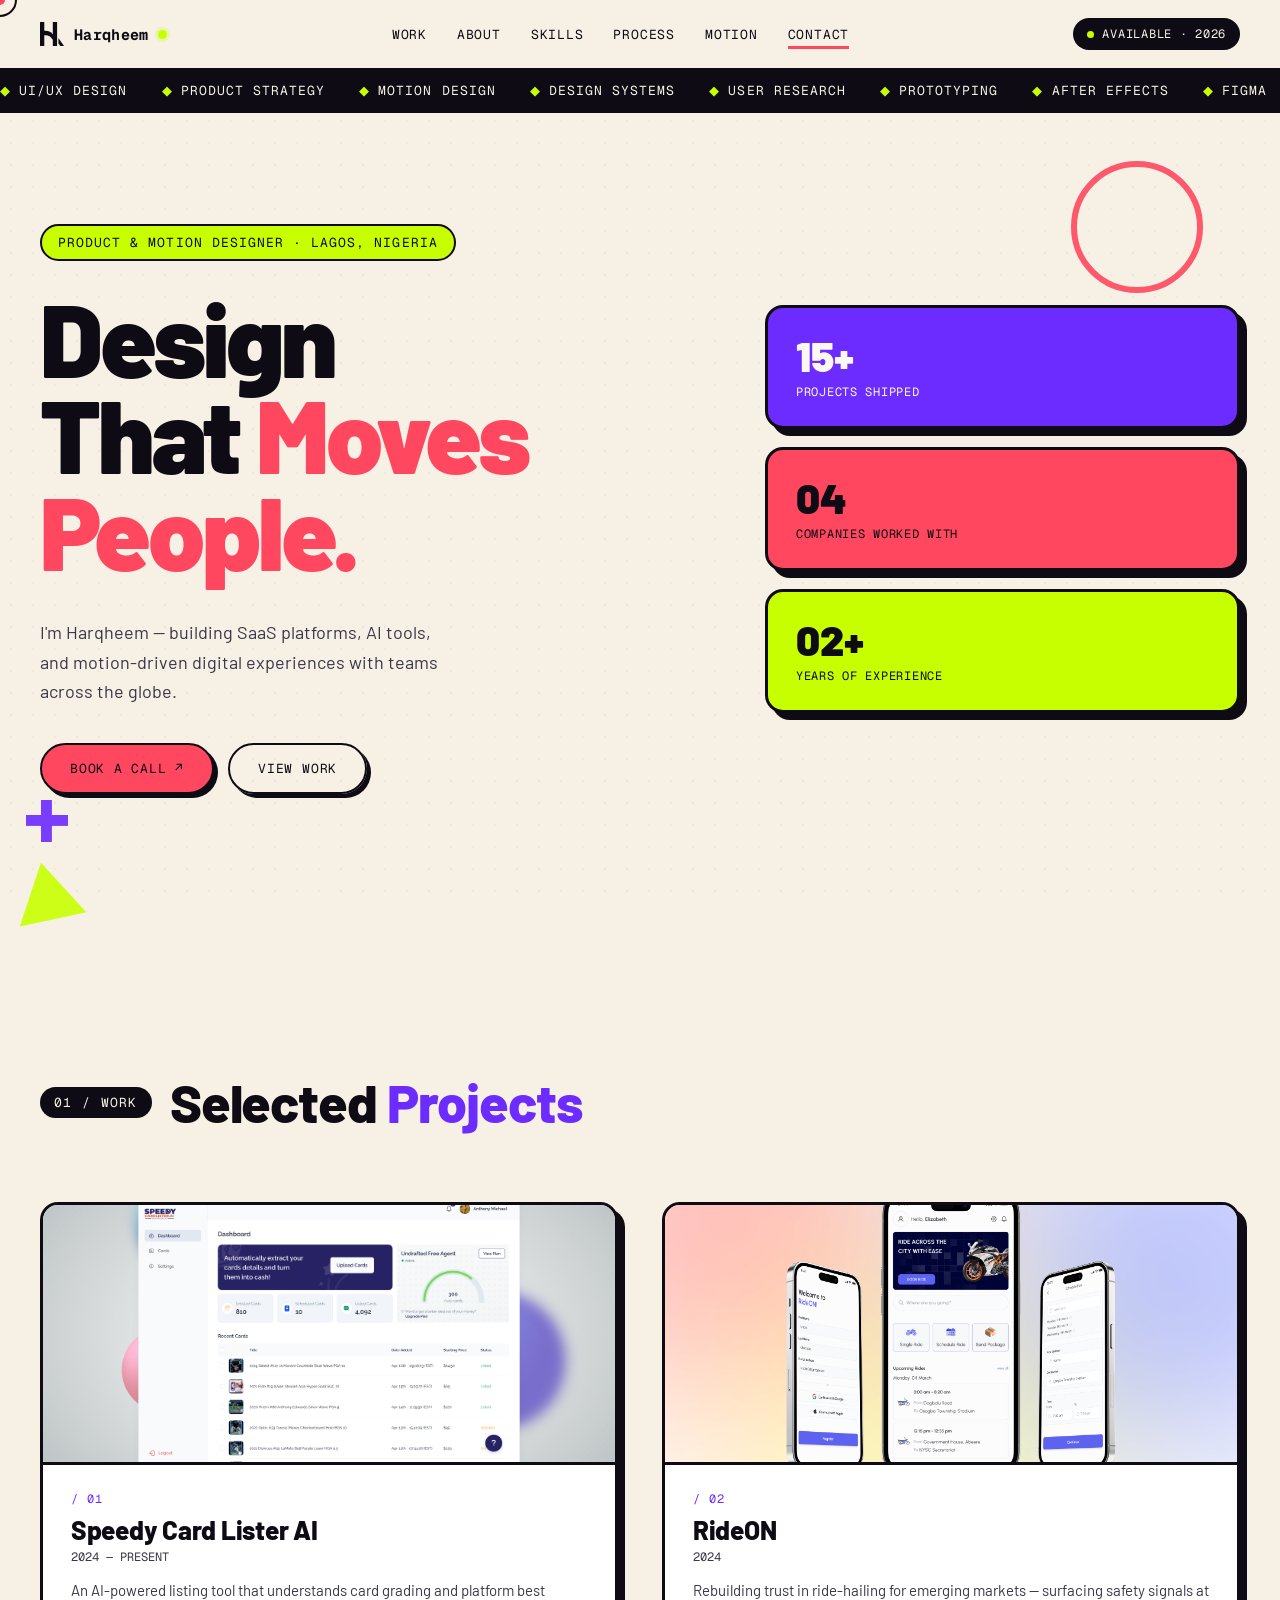
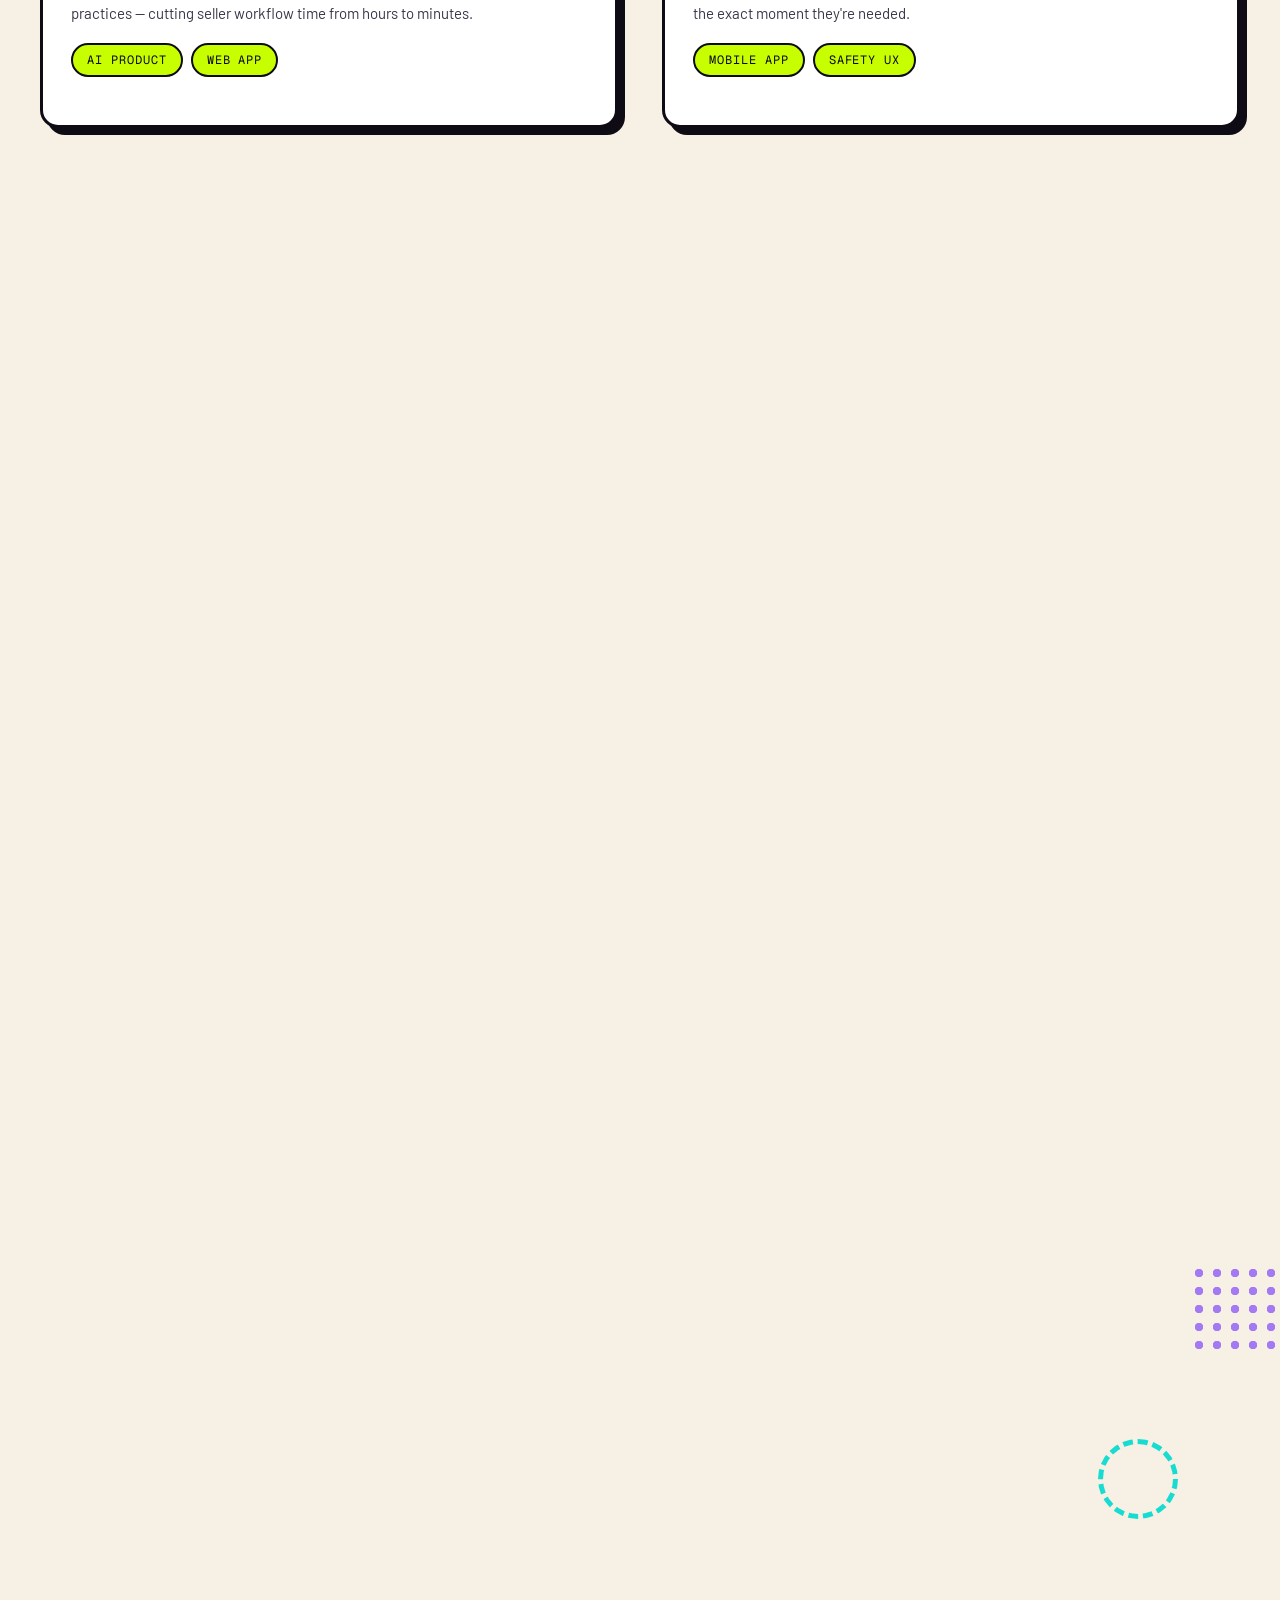
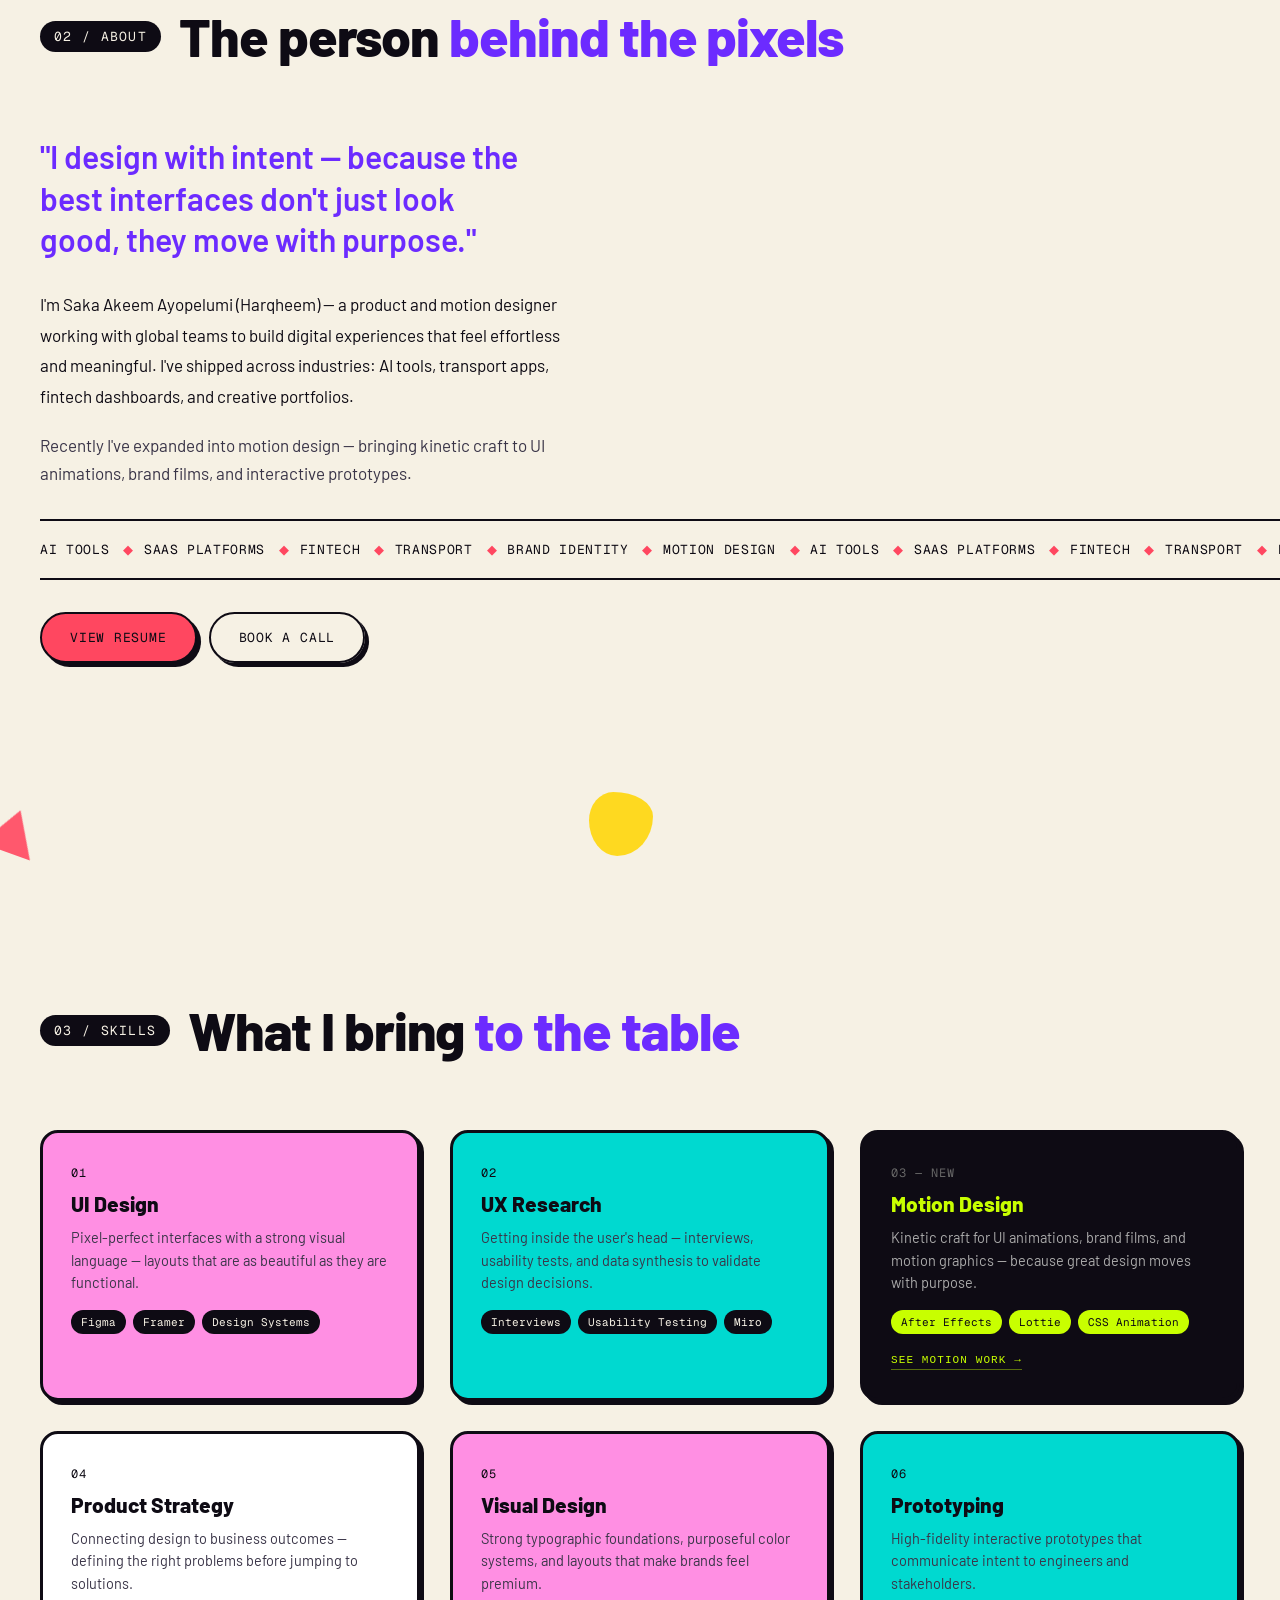
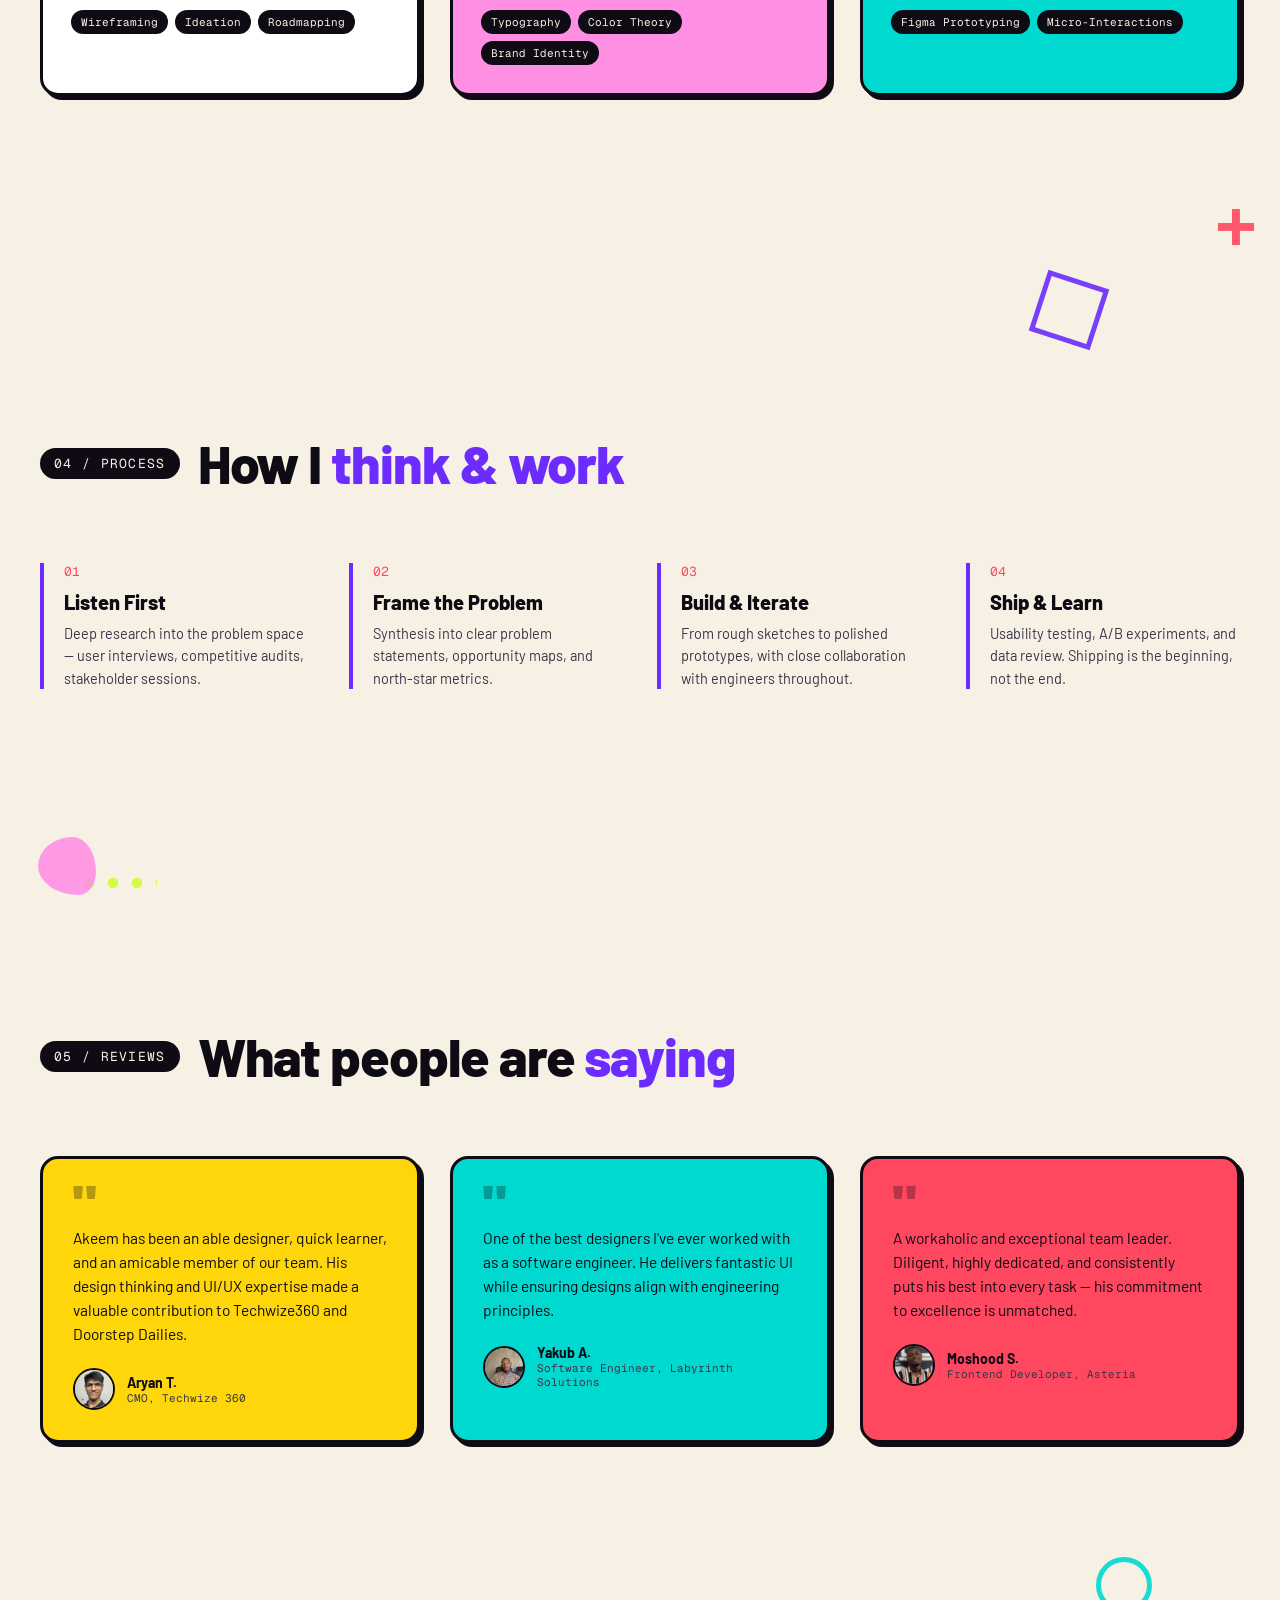
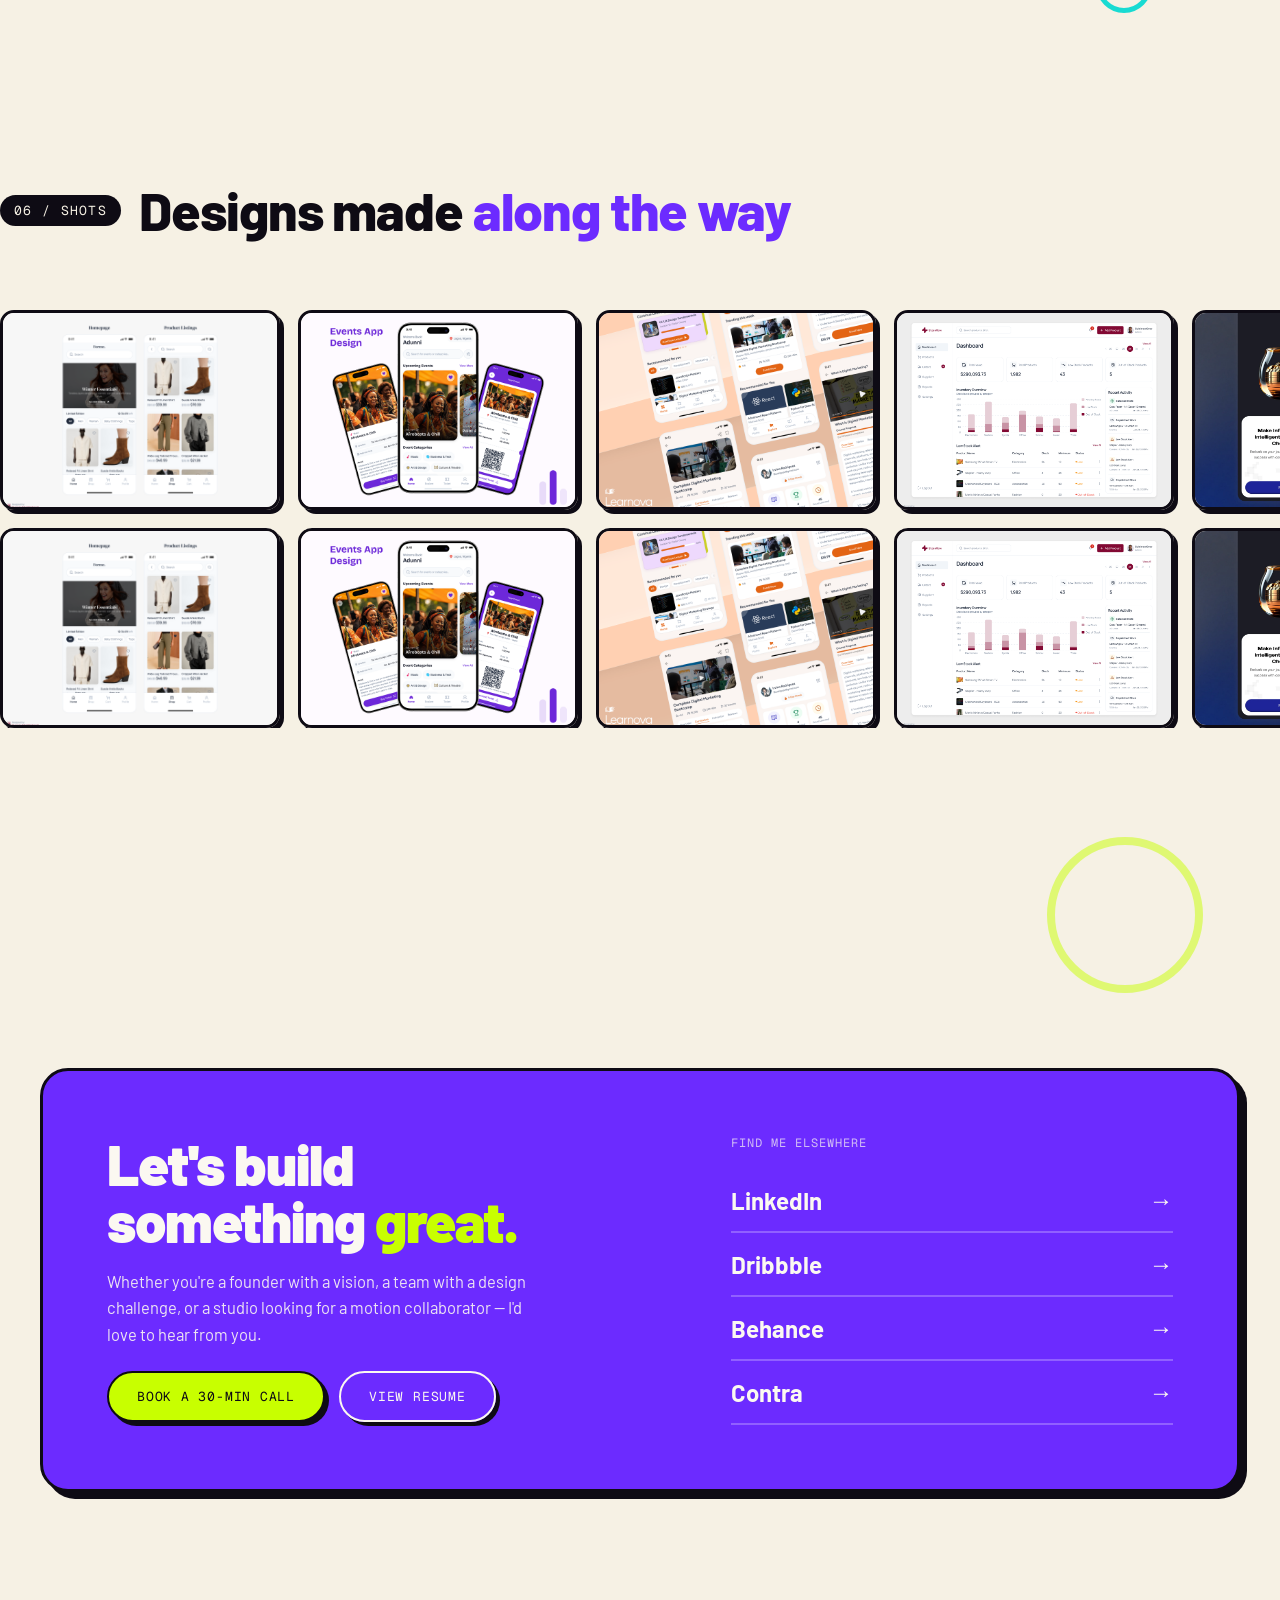
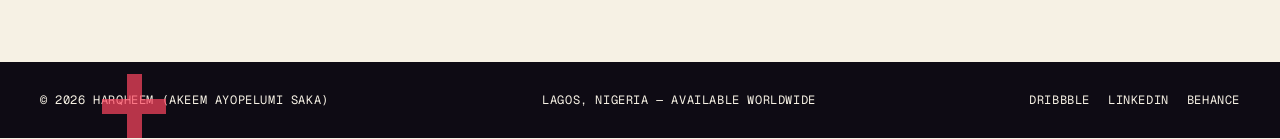
==== commit f4f1e980: "New Redesign (Neobrutalist)" ====
--- a/index.html
+++ b/index.html
@@ -1,189 +1,119 @@
 <!DOCTYPE html>
-<html lang="en">
+<html lang="en" data-theme="light">
 <head>
 <meta charset="UTF-8"/>
+<link rel="icon" href="FavIcon.png" type="image/png"/>
 <meta name="viewport" content="width=device-width, initial-scale=1.0"/>
-<title>Harqheem | Product Designer | SaaS & AI Platforms</title>
-
-<meta name="description" content="Harqheem is a Product Designer designing for global teams — specializing in SaaS platforms, AI tools, and scalable digital products focused on usability and measurable impact."/>
+<title>Harqheem — Product & Motion Designer</title>
+<meta name="description" content="Harqheem is a Product & Motion Designer crafting high-impact SaaS platforms, AI tools, and motion-driven digital experiences for global teams."/>
 <meta name="author" content="Harqheem (Akeem Ayopelumi Saka)"/>
-
-<meta property="og:title" content="Product Designer | SaaS & AI Platforms | Harqheem"/>
-<meta property="og:description" content="Product Designer working with teams globally — crafting scalable SaaS platforms, AI tools, and digital products focused on usability and measurable growth."/>
+<meta property="og:title" content="Harqheem — Product & Motion Designer"/>
+<meta property="og:description" content="Product & Motion Designer working with teams globally — SaaS platforms, AI tools, and kinetic digital experiences."/>
 <meta property="og:type" content="website"/>
 <meta property="og:url" content="https://www.harqheem.com/"/>
-<meta property="og:locale" content="en_US"/>
-<meta property="og:locale:alternate" content="en_GB"/>
-<meta property="og:locale:alternate" content="fr_FR"/>
-<meta property="og:locale:alternate" content="de_DE"/>
-<meta property="og:locale:alternate" content="es_ES"/>
-<meta property="og:locale:alternate" content="it_IT"/>
-<meta property="og:locale:alternate" content="nl_NL"/>
-<meta property="og:site_name" content="Harqheem Portfolio"/>
-<meta property="og:image" content="https://www.harqheem.com/og-image.png"/>
-<meta property="og:image:width" content="1200"/>
-<meta property="og:image:height" content="630"/>
-<meta property="og:image:alt" content="Harqheem — Product Designer"/>
-
 <meta name="twitter:card" content="summary_large_image"/>
-<meta name="twitter:title" content="Harqheem — Product Designer | SaaS & AI Platforms"/>
-<meta name="twitter:description" content="Product Designer working with teams globally — crafting scalable SaaS platforms, AI tools, and digital products focused on usability and measurable growth."/>
-<meta name="twitter:image" content="https://www.harqheem.com/og-image.png"/>
-<meta name="twitter:image:alt" content="Harqheem — Product Designer"/>
-
 <meta name="robots" content="index, follow"/>
-<link rel="icon" href="FavIcon.png" type="image/png"/>
 <link rel="canonical" href="https://www.harqheem.com/"/>
-<link rel="sitemap" type="application/xml" title="Sitemap" href="sitemap.xml"/>
-
 <script type="application/ld+json">
-{
-  "@context": "https://schema.org",
-  "@type": "Person",
-  "name": "Harqheem",
-  "alternateName": "Akeem Ayopelumi Saka",
-  "image": "https://www.harqheem.com/profile.png",
-  "jobTitle": "Product Designer",
-  "url": "https://www.harqheem.com/",
-  "sameAs": [
-    "https://www.linkedin.com/in/harqheem/",
-    "https://dribbble.com/Harqheem",
-    "https://contra.com/akeem_saka_kkdbjxj8"
-  ],
-  "address": {
-    "@type": "PostalAddress",
-    "addressCountry": "Nigeria"
-  },
-  "knowsAbout": [
-    "SaaS Product Design",
-    "AI UX Design",
-    "UI Design",
-    "Figma",
-    "User Testing",
-    "User Experience Design",
-    "Product Strategy",
-    "Design Systems"
-  ],
-  "offers": {
-    "@type": "Offer",
-    "name": "Product Design Services",
-    "description": "UI/UX design for SaaS platforms and AI tools"
-  }
-}
+{"@context":"https://schema.org","@type":"Person","name":"Harqheem","alternateName":"Akeem Ayopelumi Saka","jobTitle":"Product & Motion Designer","url":"https://www.harqheem.com/","sameAs":["https://www.linkedin.com/in/harqheem/","https://dribbble.com/Harqheem","https://contra.com/akeem_saka_kkdbjxj8"]}
 </script>
-
-<!-- Google Analytics -->
-<script async src="https://www.googletagmanager.com/gtag/js?id=G-3NB2YHYVVS"></script>
-<script>
-  window.dataLayer = window.dataLayer || [];
-  function gtag(){dataLayer.push(arguments);}
-  gtag('js', new Date());
-  gtag('config', 'G-3NB2YHYVVS');
-</script>
-
 <link rel="preconnect" href="https://fonts.googleapis.com"/>
 <link rel="preconnect" href="https://fonts.gstatic.com" crossorigin/>
-<link href="https://fonts.googleapis.com/css2?family=Space+Mono:ital,wght@0,400;0,700;1,400&family=Barlow:ital,wght@0,300;0,400;0,500;0,600;0,700;1,300;1,400&display=swap" rel="stylesheet"/>
-
+<link href="https://fonts.googleapis.com/css2?family=Barlow:wght@300;400;500;600;700;800;900&family=Geist+Mono:wght@400;500;600;700&display=swap" rel="stylesheet"/>
 <link rel="stylesheet" href="style.css"/>
+<script async src="https://www.googletagmanager.com/gtag/js?id=G-3NB2YHYVVS"></script>
+<script>window.dataLayer=window.dataLayer||[];function gtag(){dataLayer.push(arguments);}gtag('js',new Date());gtag('config','G-3NB2YHYVVS');</script>
 </head>
 <body>
 
-<!-- ── NAV ──────────────────────────────────────────────────── -->
+<div id="progress-bar"></div>
+<div id="page-wipe"></div>
+<div class="cursor" id="cursor"></div>
+<div class="cursor-ring" id="cursor-ring"></div>
+
+<div class="mobile-menu" id="mobileMenu">
+  <a href="#work">Work</a>
+  <a href="#about">About</a>
+  <a href="#skills">Skills</a>
+  <a href="#process">Process</a>
+  <a href="motion.html">Motion ↗</a>
+  <a href="#contact" class="mobile-cta">Let's Talk</a>
+</div>
+
 <nav>
-  <a href="#" class="nav-logo">
-    <svg class="nav-logo-svg" viewBox="0 0 104 104" fill="none" xmlns="http://www.w3.org/2000/svg" aria-label="Harqheem logo">
-      <path fill-rule="evenodd" clip-rule="evenodd" d="M7.62939e-05 0H18.5643V38.2684C38.2534 37.5705 49.1771 42.982 55.5395 53.9566V0H74.1037V104H55.5395V77.3244C45.618 61.0203 34.5712 55.6088 20.2823 57.1594V57.3238C19.71 57.2672 19.1372 57.2127 18.5643 57.1594V104H7.62939e-05V0Z" fill="currentColor"/>
-      <path fill-rule="evenodd" clip-rule="evenodd" d="M104 103.999H87.9861L79.9173 91.9579V69.8228L104 103.999Z" fill="currentColor"/>
-    </svg>
-    Harqheem
-    <span class="nav-logo-dot"></span>
+  <a class="nav-logo" href="#">
+    <svg class="nav-logo-svg" viewBox="0 0 104 104" fill="none"><path fill-rule="evenodd" clip-rule="evenodd" d="M7.62939e-05 0H18.5643V38.2684C38.2534 37.5705 49.1771 42.982 55.5395 53.9566V0H74.1037V104H55.5395V77.3244C45.618 61.0203 34.5712 55.6088 20.2823 57.1594V57.3238C19.71 57.2672 19.1372 57.2127 18.5643 57.1594V104H7.62939e-05V0Z" fill="currentColor"/><path fill-rule="evenodd" clip-rule="evenodd" d="M104 103.999H87.9861L79.9173 91.9579V69.8228L104 103.999Z" fill="currentColor"/></svg>
+    Harqheem <span class="nav-logo-dot"></span>
   </a>
-  <div class="nav-links">
+  <div class="nav-links" id="navLinks">
     <a href="#work">Work</a>
     <a href="#about">About</a>
     <a href="#skills">Skills</a>
     <a href="#process">Process</a>
-    <a href="#reviews">Reviews</a>
+    <a href="motion.html">Motion</a>
     <a href="#contact">Contact</a>
   </div>
-  <div class="nav-status">
-    <span class="nav-status-dot"></span>
-    Available for projects &nbsp;·&nbsp; 2026
-  </div>
-  <button class="nav-hamburger" id="hamburger" aria-label="Menu">
-    <span></span><span></span><span></span>
-  </button>
+  <div class="nav-status"><span class="nav-status-dot"></span>Available · 2026</div>
+  <button class="nav-hamburger" id="hamburger" onclick="toggleMobileMenu()"><span></span><span></span><span></span></button>
 </nav>
 
-<!-- ── MOBILE MENU ──────────────────────────────────────────── -->
-<div class="mobile-menu" id="mobileMenu">
-  <a href="#work" onclick="closeMobileMenu()">Work</a>
-  <a href="#about" onclick="closeMobileMenu()">About</a>
-  <a href="#skills" onclick="closeMobileMenu()">Skills</a>
-  <a href="#process" onclick="closeMobileMenu()">Process</a>
-  <a href="#reviews" onclick="closeMobileMenu()">Reviews</a>
-  <a href="#contact" onclick="closeMobileMenu()">Contact</a>
-</div>
-
-<!-- ── TICKER ────────────────────────────────────────────────── -->
 <div class="ticker">
   <div class="ticker-inner">
-    <span class="ticker-item">UI/UX Design <span class="dot">◆</span></span>
-    <span class="ticker-item">Product Strategy <span class="dot">◆</span></span>
-    <span class="ticker-item">Design Systems <span class="dot">◆</span></span>
-    <span class="ticker-item">User Research <span class="dot">◆</span></span>
-    <span class="ticker-item">Prototyping <span class="dot">◆</span></span>
-    <span class="ticker-item">Interaction Design <span class="dot">◆</span></span>
-    <span class="ticker-item">Visual Design <span class="dot">◆</span></span>
-    <span class="ticker-item">Figma <span class="dot">◆</span></span>
-    <span class="ticker-item">Framer <span class="dot">◆</span></span>
-    <span class="ticker-item">UI/UX Design <span class="dot">◆</span></span>
-    <span class="ticker-item">Product Strategy <span class="dot">◆</span></span>
-    <span class="ticker-item">Design Systems <span class="dot">◆</span></span>
-    <span class="ticker-item">User Research <span class="dot">◆</span></span>
-    <span class="ticker-item">Prototyping <span class="dot">◆</span></span>
-    <span class="ticker-item">Interaction Design <span class="dot">◆</span></span>
-    <span class="ticker-item">Visual Design <span class="dot">◆</span></span>
-    <span class="ticker-item">Figma <span class="dot">◆</span></span>
-    <span class="ticker-item">Framer <span class="dot">◆</span></span>
+    <span class="ticker-item"><span class="dot">◆</span>UI/UX Design</span>
+    <span class="ticker-item"><span class="dot">◆</span>Product Strategy</span>
+    <span class="ticker-item"><span class="dot">◆</span>Motion Design</span>
+    <span class="ticker-item"><span class="dot">◆</span>Design Systems</span>
+    <span class="ticker-item"><span class="dot">◆</span>User Research</span>
+    <span class="ticker-item"><span class="dot">◆</span>Prototyping</span>
+    <span class="ticker-item"><span class="dot">◆</span>After Effects</span>
+    <span class="ticker-item"><span class="dot">◆</span>Figma</span>
+    <span class="ticker-item"><span class="dot">◆</span>Framer</span>
+    <span class="ticker-item"><span class="dot">◆</span>UI/UX Design</span>
+    <span class="ticker-item"><span class="dot">◆</span>Product Strategy</span>
+    <span class="ticker-item"><span class="dot">◆</span>Motion Design</span>
+    <span class="ticker-item"><span class="dot">◆</span>Design Systems</span>
+    <span class="ticker-item"><span class="dot">◆</span>User Research</span>
+    <span class="ticker-item"><span class="dot">◆</span>Prototyping</span>
+    <span class="ticker-item"><span class="dot">◆</span>After Effects</span>
+    <span class="ticker-item"><span class="dot">◆</span>Figma</span>
+    <span class="ticker-item"><span class="dot">◆</span>Framer</span>
   </div>
 </div>
 
-<!-- ── HERO ──────────────────────────────────────────────────── -->
+<!-- HERO -->
 <section class="hero">
   <div class="hero-left">
-    <div class="hero-label">Product Designer · SaaS &amp; AI Platforms · Designing for Global Teams</div>
-    <div class="hero-title">
-      <div>Design</div>
-      <div>that <em>moves</em></div>
-      <div>people<span class="red">.</span></div>
-    </div>
+    <div class="hero-label">Product & Motion Designer · Lagos, Nigeria</div>
+    <h1 class="hero-title">
+      Design<br/>
+      That <em>Moves</em><br/>
+      <span class="red">People.</span>
+    </h1>
     <div class="hero-bottom">
-      <p class="hero-desc">I'm Harqheem — working with global teams to build SaaS platforms, AI tools, and scalable digital products focused on usability and measurable growth.</p>
+      <p class="hero-desc">I'm Harqheem — building SaaS platforms, AI tools, and motion-driven digital experiences with teams across the globe.</p>
       <div class="hero-cta">
-        <a class="btn-primary" href="https://calendly.com/temitopesakaakeem1/30min" target="_blank" rel="noopener noreferrer">Book a Call</a>
+        <a class="btn-primary" href="https://calendly.com/temitopesakaakeem1/30min" target="_blank" rel="noopener noreferrer">Book a Call ↗</a>
         <a class="btn-secondary" href="#work">View Work</a>
       </div>
     </div>
   </div>
   <div class="hero-right">
     <div class="stat-cell">
-      <div class="stat-num" data-count="2" data-suffix="+">2+</div>
-      <div class="stat-label">Years Experience</div>
+      <div class="stat-num">15+</div>
+      <div class="stat-label">Projects Shipped</div>
     </div>
     <div class="stat-cell">
-      <div class="stat-num" data-count="15" data-suffix="+">15+</div>
-      <div class="stat-label">Projects Shipped</div>
+      <div class="stat-num">04</div>
+      <div class="stat-label">Companies Worked With</div>
     </div>
     <div class="stat-cell">
-      <div class="stat-num" data-count="99" data-suffix="%">99%</div>
-      <div class="stat-label">Client Satisfaction</div>
-    </div>
-  </div>
-</section>
-
-<!-- ── WORK ──────────────────────────────────────────────────── -->
+      <div class="stat-num">02+</div>
+      <div class="stat-label">Years Of Experience</div>
+    </div>
+  </div>
+</section>
+
+<!-- WORK -->
 <section class="section" id="work">
   <div class="section-header">
     <div class="section-index">01 / Work</div>
@@ -191,13 +121,13 @@
   </div>
   <div class="projects-grid">
 
-    <a class="project-card fade-in" href="Speedy-card-lister.html">
-      <img src="speedy 1.png" alt="Speedy Card Lister AI" class="project-img"/>
+    <a class="project-card fade-in" href="Speedy-card-lister.html" data-transition>
+      <img class="project-img" src="speedy 1.png" alt="Speedy Card Lister AI"/>
       <div class="project-body">
         <div class="project-num">/ 01</div>
         <div class="project-title">Speedy Card Lister AI</div>
         <div class="project-year">2024 — Present</div>
-        <p class="project-desc">An AI-powered tool that helps eBay sellers list cards faster — combining smart categorisation with a clean, efficient interface.</p>
+        <p class="project-desc">An AI-powered listing tool that understands card grading and platform best practices — cutting seller workflow time from hours to minutes.</p>
         <div class="project-tags">
           <span class="project-tag">AI Product</span>
           <span class="project-tag">Web App</span>
@@ -205,38 +135,68 @@
       </div>
     </a>
 
-    <a class="project-card fade-in" href="rideon.html">
-      <img src="Ride 01.png" alt="RideON" class="project-img"/>
+    <a class="project-card fade-in d1" href="rideon.html" data-transition>
+      <img class="project-img" src="Ride 01.png" alt="RideON"/>
       <div class="project-body">
         <div class="project-num">/ 02</div>
         <div class="project-title">RideON</div>
         <div class="project-year">2024</div>
-        <p class="project-desc">A mobile transport app designed to make urban commuting seamless — from booking to tracking, every touchpoint considered.</p>
+        <p class="project-desc">Rebuilding trust in ride-hailing for emerging markets — surfacing safety signals at the exact moment they're needed.</p>
         <div class="project-tags">
-          <span class="project-tag">Mobile</span>
-          <span class="project-tag">Transport</span>
+          <span class="project-tag">Mobile App</span>
+          <span class="project-tag">Safety UX</span>
         </div>
       </div>
     </a>
 
-    <a class="project-card fade-in" href="oladele.html">
-      <img src="Oladele 1.png" alt="Oladele Graphics Portfolio" class="project-img"/>
+    <a class="project-card fade-in d2" href="consmmefs.html" data-transition>
+      <img class="project-img" src="consm 1.png" alt="CONSMMEFS"/>
       <div class="project-body">
         <div class="project-num">/ 03</div>
-        <div class="project-title">Oladele Graphics Portfolio</div>
+        <div class="project-title">CONSMMEFS</div>
+        <div class="project-year">2024</div>
+        <p class="project-desc">Consolidating three fragmented financial tools into one unified dashboard — turning complexity into clarity.</p>
+        <div class="project-tags">
+          <span class="project-tag">Dashboard</span>
+          <span class="project-tag">Fintech</span>
+        </div>
+      </div>
+    </a>
+
+    <a class="project-card fade-in d3" href="oladele.html" data-transition>
+      <img class="project-img" src="Oladele 1.png" alt="Oladele Graphics"/>
+      <div class="project-body">
+        <div class="project-num">/ 04</div>
+        <div class="project-title">Oladele Graphics</div>
         <div class="project-year">2023</div>
-        <p class="project-desc">A bold portfolio site for a visual artist — balancing editorial typography with expressive imagery to showcase their creative range.</p>
+        <p class="project-desc">A bold editorial portfolio redesign that tripled client inquiries within the first month of launch.</p>
         <div class="project-tags">
           <span class="project-tag">Portfolio</span>
-          <span class="project-tag">Brand</span>
+          <span class="project-tag">Brand Identity</span>
         </div>
       </div>
     </a>
 
-  </div>
-</section>
-
-<!-- ── ABOUT ─────────────────────────────────────────────────── -->
+    <a class="project-card motion-card fade-in d4" href="motion.html" data-transition>
+      <div class="motion-card-visual">
+        <svg width="56" height="56" viewBox="0 0 56 56" fill="none"><circle cx="28" cy="28" r="24" stroke="rgba(200,255,0,0.3)" stroke-width="1"/><path d="M22 18l18 10-18 10V18z" fill="#C8FF00"/></svg>
+      </div>
+      <div class="project-body">
+        <div class="project-num">/ 05</div>
+        <div class="project-title">Motion Work</div>
+        <div class="project-year">2024 — Present</div>
+        <p class="project-desc">Kinetic graphics, UI animations, and motion brand work — where design learns to move with purpose.</p>
+        <div class="project-tags">
+          <span class="project-tag">Motion Design</span>
+          <span class="project-tag">New</span>
+        </div>
+      </div>
+    </a>
+
+  </div>
+</section>
+
+<!-- ABOUT -->
 <section class="section" id="about">
   <div class="section-header">
     <div class="section-index">02 / About</div>
@@ -244,40 +204,47 @@
   </div>
   <div class="about-grid">
     <div class="about-left fade-in">
-      <blockquote class="about-quote">"Great design is invisible — it guides without demanding attention."</blockquote>
+      <p class="about-quote">"I design with intent — because the best interfaces don't just look good, they move with purpose."</p>
       <div>
-        <p class="about-text">I'm Saka Akeem Ayopelumi (Harqheem) — a product designer working with teams globally, passionate about crafting digital experiences that feel effortless and meaningful. I've worked across industries, from AI tools to transport apps, taking products from the first sketch all the way to polished, shippable interfaces.</p>
-        <p class="about-extra">I care deeply about clean visuals, smart information architecture, and making sure every user feels considered. Design, to me, is a conversation between function and feeling.<br/><br/>Outside work? I'm gaming, reading, watching football, or getting embarrassed on the lawn tennis court 🎾.</p>
-      </div>
-      <div style="display:flex; gap:12px; flex-wrap:wrap;">
-        <a class="btn-primary" href="https://docs.google.com/document/d/1vmKWLScbxWR31nsUumTRp1xVfiPv_V5_7LMXwVrL9Jc/view" target="_blank" rel="noopener noreferrer">View Resume</a>
-        <a class="btn-secondary" href="https://calendly.com/temitopesakaakeem1/30min" target="_blank" rel="noopener noreferrer">Book a Call</a>
-      </div>
-    </div>
-    <div class="about-right">
+        <p class="about-text">I'm Saka Akeem Ayopelumi (Harqheem) — a product and motion designer working with global teams to build digital experiences that feel effortless and meaningful. I've shipped across industries: AI tools, transport apps, fintech dashboards, and creative portfolios.</p>
+        <p class="about-extra">Recently I've expanded into motion design — bringing kinetic craft to UI animations, brand films, and interactive prototypes.</p>
+        <div class="about-marquee-wrap" style="margin-top:32px;">
+          <div class="about-marquee">
+            <span class="about-marquee-item">AI Tools<span class="bullet">◆</span></span>
+            <span class="about-marquee-item">SaaS Platforms<span class="bullet">◆</span></span>
+            <span class="about-marquee-item">Fintech<span class="bullet">◆</span></span>
+            <span class="about-marquee-item">Transport<span class="bullet">◆</span></span>
+            <span class="about-marquee-item">Brand Identity<span class="bullet">◆</span></span>
+            <span class="about-marquee-item">Motion Design<span class="bullet">◆</span></span>
+            <span class="about-marquee-item">AI Tools<span class="bullet">◆</span></span>
+            <span class="about-marquee-item">SaaS Platforms<span class="bullet">◆</span></span>
+            <span class="about-marquee-item">Fintech<span class="bullet">◆</span></span>
+            <span class="about-marquee-item">Transport<span class="bullet">◆</span></span>
+            <span class="about-marquee-item">Brand Identity<span class="bullet">◆</span></span>
+            <span class="about-marquee-item">Motion Design<span class="bullet">◆</span></span>
+          </div>
+        </div>
+        <div style="display:flex;gap:12px;flex-wrap:wrap;margin-top:32px;">
+          <a class="btn-primary" href="https://docs.google.com/document/d/1vmKWLScbxWR31nsUumTRp1xVfiPv_V5_7LMXwVrL9Jc/view" target="_blank" rel="noopener noreferrer">View Resume</a>
+          <a class="btn-secondary" href="https://calendly.com/temitopesakaakeem1/30min" target="_blank" rel="noopener noreferrer">Book a Call</a>
+        </div>
+      </div>
+    </div>
+    <div class="about-right fade-in d1">
       <div class="about-img-block">
-        <img src="Hakeem Potrait dark.png" alt="Harqheem — Product Designer"/>
-        <span class="about-img-caption">Harqheem — Product Designer</span>
+        <img src="Hakeem Potrait dark.png" alt="Harqheem — Product & Motion Designer"/>
+        <div class="about-img-caption">Lagos, Nigeria · Available</div>
       </div>
       <div class="about-stats-row">
-        <div class="about-stat">
-          <div class="about-stat-num" data-count="15" data-suffix="+">15+</div>
-          <div class="about-stat-label">Projects</div>
-        </div>
-        <div class="about-stat">
-          <div class="about-stat-num" data-count="4" data-suffix="">4</div>
-          <div class="about-stat-label">Companies</div>
-        </div>
-        <div class="about-stat">
-          <div class="about-stat-num" data-count="6" data-suffix="">6</div>
-          <div class="about-stat-label">Industries</div>
-        </div>
-      </div>
-    </div>
-  </div>
-</section>
-
-<!-- ── SKILLS ─────────────────────────────────────────────────── -->
+        <div class="about-stat"><div class="about-stat-num">15+</div><div class="about-stat-label">Projects</div></div>
+        <div class="about-stat"><div class="about-stat-num">04</div><div class="about-stat-label">Companies</div></div>
+        <div class="about-stat"><div class="about-stat-num">06</div><div class="about-stat-label">Industries</div></div>
+      </div>
+    </div>
+  </div>
+</section>
+
+<!-- SKILLS -->
 <section class="section" id="skills">
   <div class="section-header">
     <div class="section-index">03 / Skills</div>
@@ -287,100 +254,74 @@
     <div class="skill-cell fade-in">
       <span class="skill-num">01</span>
       <div class="skill-name">UI Design</div>
-      <div class="skill-desc">Pixel-perfect interfaces with a strong visual language — layouts that are as beautiful as they are functional.</div>
-      <div class="skill-tools">
-        <span class="skill-tool">Figma</span>
-        <span class="skill-tool">Framer</span>
-        <span class="skill-tool">Design Systems</span>
-        <span class="skill-tool">Accessibility</span>
-      </div>
-    </div>
-    <div class="skill-cell fade-in">
+      <p class="skill-desc">Pixel-perfect interfaces with a strong visual language — layouts that are as beautiful as they are functional.</p>
+      <div class="skill-tools"><span class="skill-tool">Figma</span><span class="skill-tool">Framer</span><span class="skill-tool">Design Systems</span></div>
+    </div>
+    <div class="skill-cell fade-in d1">
       <span class="skill-num">02</span>
       <div class="skill-name">UX Research</div>
-      <div class="skill-desc">Getting inside the user's head — interviews, usability tests, and data synthesis to validate design decisions.</div>
-      <div class="skill-tools">
-        <span class="skill-tool">User Interviews</span>
-        <span class="skill-tool">Usability Testing</span>
-        <span class="skill-tool">Miro</span>
-        <span class="skill-tool">Journey Maps</span>
-      </div>
-    </div>
-    <div class="skill-cell fade-in">
-      <span class="skill-num">03</span>
-      <div class="skill-name">Product Strategy</div>
-      <div class="skill-desc">Connecting design decisions to business outcomes — defining the right problems before jumping to solutions.</div>
-      <div class="skill-tools">
-        <span class="skill-tool">Product Thinking</span>
-        <span class="skill-tool">Wireframing</span>
-        <span class="skill-tool">Ideation</span>
-        <span class="skill-tool">Roadmapping</span>
-      </div>
+      <p class="skill-desc">Getting inside the user's head — interviews, usability tests, and data synthesis to validate design decisions.</p>
+      <div class="skill-tools"><span class="skill-tool">Interviews</span><span class="skill-tool">Usability Testing</span><span class="skill-tool">Miro</span></div>
+    </div>
+    <div class="skill-cell fade-in d2" style="background:var(--black);color:var(--white);">
+      <span class="skill-num" style="color:#666;">03 — NEW</span>
+      <div class="skill-name" style="color:var(--green);">Motion Design</div>
+      <p class="skill-desc" style="color:#aaa;">Kinetic craft for UI animations, brand films, and motion graphics — because great design moves with purpose.</p>
+      <div class="skill-tools"><span class="skill-tool" style="background:var(--green);color:var(--black);">After Effects</span><span class="skill-tool" style="background:var(--green);color:var(--black);">Lottie</span><span class="skill-tool" style="background:var(--green);color:var(--black);">CSS Animation</span></div>
+      <a href="motion.html" style="display:inline-flex;align-items:center;gap:8px;margin-top:20px;font-family:'Space Mono',monospace;font-size:11px;letter-spacing:0.1em;text-transform:uppercase;color:var(--green);text-decoration:none;border-bottom:1px solid rgba(200,255,0,0.4);padding-bottom:3px;">See Motion Work →</a>
     </div>
     <div class="skill-cell fade-in">
       <span class="skill-num">04</span>
-      <div class="skill-name">Prototyping</div>
-      <div class="skill-desc">High-fidelity interactive prototypes that feel like the real thing — communicating intent clearly to engineers and stakeholders.</div>
-      <div class="skill-tools">
-        <span class="skill-tool">Figma Prototyping</span>
-        <span class="skill-tool">Micro-Interactions</span>
-        <span class="skill-tool">Animation</span>
-      </div>
-    </div>
-    <div class="skill-cell fade-in">
+      <div class="skill-name">Product Strategy</div>
+      <p class="skill-desc">Connecting design to business outcomes — defining the right problems before jumping to solutions.</p>
+      <div class="skill-tools"><span class="skill-tool">Wireframing</span><span class="skill-tool">Ideation</span><span class="skill-tool">Roadmapping</span></div>
+    </div>
+    <div class="skill-cell fade-in d1">
       <span class="skill-num">05</span>
       <div class="skill-name">Visual Design</div>
-      <div class="skill-desc">Strong typographic foundations, purposeful color systems, and compositional layouts that make brands feel premium.</div>
-      <div class="skill-tools">
-        <span class="skill-tool">Typography</span>
-        <span class="skill-tool">Color Theory</span>
-        <span class="skill-tool">Brand Identity</span>
-      </div>
-    </div>
-    <div class="skill-cell fade-in">
+      <p class="skill-desc">Strong typographic foundations, purposeful color systems, and layouts that make brands feel premium.</p>
+      <div class="skill-tools"><span class="skill-tool">Typography</span><span class="skill-tool">Color Theory</span><span class="skill-tool">Brand Identity</span></div>
+    </div>
+    <div class="skill-cell fade-in d2">
       <span class="skill-num">06</span>
-      <div class="skill-name">Design Leadership</div>
-      <div class="skill-desc">Cross-functional collaboration with engineers and PMs. Running design critiques, defining design ops, and elevating team output.</div>
-      <div class="skill-tools">
-        <span class="skill-tool">Cross-Functional</span>
-        <span class="skill-tool">Design Critique</span>
-        <span class="skill-tool">Mentorship</span>
-      </div>
-    </div>
-  </div>
-</section>
-
-<!-- ── PROCESS ────────────────────────────────────────────────── -->
+      <div class="skill-name">Prototyping</div>
+      <p class="skill-desc">High-fidelity interactive prototypes that communicate intent to engineers and stakeholders.</p>
+      <div class="skill-tools"><span class="skill-tool">Figma Prototyping</span><span class="skill-tool">Micro-Interactions</span></div>
+    </div>
+  </div>
+</section>
+
+<!-- PROCESS -->
 <section class="section" id="process">
   <div class="section-header">
     <div class="section-index">04 / Process</div>
-    <div class="section-title">How I <em>think &amp; work</em></div>
+    <div class="section-title">How I <em>think & work</em></div>
   </div>
   <div class="process-grid">
     <div class="process-step fade-in">
       <div class="step-num">01</div>
-      <div class="step-name">Discover &amp; Listen</div>
-      <div class="step-desc">Deeply understanding the problem space — user interviews, competitive analysis, and stakeholder conversations. No assumptions, only evidence.</div>
-    </div>
-    <div class="process-step fade-in">
+      <div class="step-name">Listen First</div>
+      <p class="step-desc">Deep research into the problem space — user interviews, competitive audits, stakeholder sessions.</p>
+    </div>
+    <div class="process-step fade-in d1">
       <div class="step-num">02</div>
-      <div class="step-name">Define the Problem</div>
-      <div class="step-desc">Synthesizing research into clear problem statements, user personas, and opportunity maps. Defining the right problem before designing anything.</div>
-    </div>
-    <div class="process-step fade-in">
+      <div class="step-name">Frame the Problem</div>
+      <p class="step-desc">Synthesis into clear problem statements, opportunity maps, and north-star metrics.</p>
+    </div>
+    <div class="process-step fade-in d2">
       <div class="step-num">03</div>
-      <div class="step-name">Design &amp; Prototype</div>
-      <div class="step-desc">From rough sketches to polished high-fidelity prototypes. Rapid iteration, design reviews, and close collaboration with engineers throughout.</div>
-    </div>
-    <div class="process-step fade-in">
+      <div class="step-name">Build & Iterate</div>
+      <p class="step-desc">From rough sketches to polished prototypes, with close collaboration with engineers throughout.</p>
+    </div>
+    <div class="process-step fade-in d3">
       <div class="step-num">04</div>
-      <div class="step-name">Test &amp; Refine</div>
-      <div class="step-desc">Usability testing, A/B experiments, and data review to validate decisions. Shipping is the beginning of the design process, not the end.</div>
-    </div>
-  </div>
-</section>
-
-<!-- ── REVIEWS ────────────────────────────────────────────────── -->
+      <div class="step-name">Ship & Learn</div>
+      <p class="step-desc">Usability testing, A/B experiments, and data review. Shipping is the beginning, not the end.</p>
+    </div>
+  </div>
+</section>
+
+<!-- REVIEWS -->
 <section class="section" id="reviews">
   <div class="section-header">
     <div class="section-index">05 / Reviews</div>
@@ -389,58 +330,39 @@
   <div class="testimonials-grid">
     <div class="testimonial fade-in">
       <span class="quote-mark">"</span>
-      <p class="quote-text">Akeem has been an able designer, quick learner, and an amicable member of our team. His design thinking, problem solving, and expertise at UI/UX design have made a valuable contribution to Techwize360 and Doorstep Dailies. I highly recommend him.</p>
+      <p class="quote-text">Akeem has been an able designer, quick learner, and an amicable member of our team. His design thinking and UI/UX expertise made a valuable contribution to Techwize360 and Doorstep Dailies.</p>
       <div class="quote-author">
         <div class="quote-avatar"><img src="Aryan.png" alt="Aryan T."/></div>
-        <div>
-          <div class="quote-author-name">Aryan T.</div>
-          <div class="quote-author-role">CMO, Techwize 360</div>
-        </div>
-      </div>
-    </div>
-    <div class="testimonial fade-in">
+        <div><div class="quote-author-name">Aryan T.</div><div class="quote-author-role">CMO, Techwize 360</div></div>
+      </div>
+    </div>
+    <div class="testimonial fade-in d1">
       <span class="quote-mark">"</span>
-      <p class="quote-text">One of the best designers I've ever worked with as a software engineer. He delivers fantastic UI while ensuring designs align with engineering principles — optimal flow, scalable systems. In a nutshell, he is awesome.</p>
+      <p class="quote-text">One of the best designers I've ever worked with as a software engineer. He delivers fantastic UI while ensuring designs align with engineering principles.</p>
       <div class="quote-author">
         <div class="quote-avatar"><img src="Yaqoob.png" alt="Yakub A."/></div>
-        <div>
-          <div class="quote-author-name">Yakub A.</div>
-          <div class="quote-author-role">Software Engineer, Labyrinth Solutions</div>
-        </div>
-      </div>
-    </div>
-    <div class="testimonial fade-in">
+        <div><div class="quote-author-name">Yakub A.</div><div class="quote-author-role">Software Engineer, Labyrinth Solutions</div></div>
+      </div>
+    </div>
+    <div class="testimonial fade-in d2">
       <span class="quote-mark">"</span>
-      <p class="quote-text">A workaholic and exceptional team leader. Diligent, highly dedicated, and consistently puts his best into every task. His commitment to excellence and ability to lead with integrity make him a valuable asset.</p>
+      <p class="quote-text">A workaholic and exceptional team leader. Diligent, highly dedicated, and consistently puts his best into every task — his commitment to excellence is unmatched.</p>
       <div class="quote-author">
         <div class="quote-avatar"><img src="Moshood.png" alt="Moshood S."/></div>
-        <div>
-          <div class="quote-author-name">Moshood S.</div>
-          <div class="quote-author-role">Frontend Developer, Asteria</div>
-        </div>
-      </div>
-    </div>
-  </div>
-</section>
-
-<!-- ── RANDOM WORKS & SHOTS ───────────────────────────────────── -->
-<section class="shots-section">
+        <div><div class="quote-author-name">Moshood S.</div><div class="quote-author-role">Frontend Developer, Asteria</div></div>
+      </div>
+    </div>
+  </div>
+</section>
+
+<!-- SHOTS -->
+<section class="section shots-section">
   <div class="section-header">
     <div class="section-index">06 / Shots</div>
-    <div class="section-title">Designs I've made <em>along the way</em></div>
+    <div class="section-title">Designs made <em>along the way</em></div>
   </div>
   <div class="shots-belt">
     <div class="shots-set">
-      <div class="shot-card"><img src="Ecommerce.png" alt="Design shot — Ecommerce"/></div>
-      <div class="shot-card"><img src="Events.png" alt="Design shot — Events"/></div>
-      <div class="shot-card"><img src="LMS 1.png" alt="Design shot — LMS"/></div>
-      <div class="shot-card"><img src="Stock.png" alt="Design shot — Stock"/></div>
-      <div class="shot-card"><img src="fin.png" alt="Design shot — Finance"/></div>
-      <div class="shot-card"><img src="LMS 2.png" alt="Design shot — LMS 2"/></div>
-      <div class="shot-card"><img src="ecom.png" alt="Design shot — Ecom"/></div>
-      <div class="shot-card"><img src="neuro.png" alt="Design shot — Neuro"/></div>
-    </div>
-    <div class="shots-set" aria-hidden="true">
       <div class="shot-card"><img src="Ecommerce.png" alt=""/></div>
       <div class="shot-card"><img src="Events.png" alt=""/></div>
       <div class="shot-card"><img src="LMS 1.png" alt=""/></div>
@@ -450,97 +372,120 @@
       <div class="shot-card"><img src="ecom.png" alt=""/></div>
       <div class="shot-card"><img src="neuro.png" alt=""/></div>
     </div>
-  </div>
-</section>
-
-<!-- ── CONTACT ────────────────────────────────────────────────── -->
+    <div class="shots-set">
+      <div class="shot-card"><img src="Ecommerce.png" alt=""/></div>
+      <div class="shot-card"><img src="Events.png" alt=""/></div>
+      <div class="shot-card"><img src="LMS 1.png" alt=""/></div>
+      <div class="shot-card"><img src="Stock.png" alt=""/></div>
+      <div class="shot-card"><img src="fin.png" alt=""/></div>
+      <div class="shot-card"><img src="LMS 2.png" alt=""/></div>
+      <div class="shot-card"><img src="ecom.png" alt=""/></div>
+      <div class="shot-card"><img src="neuro.png" alt=""/></div>
+    </div>
+  </div>
+</section>
+
+<!-- CONTACT -->
 <section class="section" id="contact">
   <div class="contact-grid">
     <div class="contact-left fade-in">
-      <h2 class="contact-headline">Let's build<br/>something<br/><em>great.</em></h2>
-      <p class="contact-sub">Whether you are a founder with a vision, a company with a design challenge, or a team looking for a thoughtful collaborator — I'd love to hear from you.</p>
-      <div class="contact-btns">
-        <a class="btn-primary" href="https://calendly.com/temitopesakaakeem1/30min" target="_blank" rel="noopener noreferrer">Book a 30-min Call</a>
-        <a class="btn-secondary" href="https://docs.google.com/document/d/1vmKWLScbxWR31nsUumTRp1xVfiPv_V5_7LMXwVrL9Jc/view" target="_blank" rel="noopener noreferrer">View Resume</a>
-      </div>
-    </div>
-    <div class="contact-right fade-in">
-      <div class="social-label">Find me on</div>
-      <a class="social-link" href="https://www.linkedin.com/in/harqheem/" target="_blank" rel="noopener noreferrer">LinkedIn <span class="social-arrow">↗</span></a>
-      <a class="social-link" href="https://dribbble.com/Harqheem" target="_blank" rel="noopener noreferrer">Dribbble <span class="social-arrow">↗</span></a>
-      <a class="social-link" href="https://www.behance.net/Harqheem" target="_blank" rel="noopener noreferrer">Behance <span class="social-arrow">↗</span></a>
-      <a class="social-link" href="https://contra.com/akeem_saka_kkdbjxj8" target="_blank" rel="noopener noreferrer">Contra <span class="social-arrow">↗</span></a>
-    </div>
-  </div>
-</section>
-
-<!-- ── FOOTER ─────────────────────────────────────────────────── -->
+      <h2 class="contact-headline">Let's build<br/>something <em>great.</em></h2>
+      <div>
+        <p class="contact-sub">Whether you're a founder with a vision, a team with a design challenge, or a studio looking for a motion collaborator — I'd love to hear from you.</p>
+        <div class="contact-btns" style="margin-top:24px;">
+          <a class="btn-primary" href="https://calendly.com/temitopesakaakeem1/30min" target="_blank" rel="noopener noreferrer">Book a 30-min Call</a>
+          <a class="btn-secondary" href="https://docs.google.com/document/d/1vmKWLScbxWR31nsUumTRp1xVfiPv_V5_7LMXwVrL9Jc/view" target="_blank" rel="noopener noreferrer">View Resume</a>
+        </div>
+      </div>
+    </div>
+    <div class="contact-right fade-in d1">
+      <div class="social-label">Find Me Elsewhere</div>
+      <a class="social-link" href="https://www.linkedin.com/in/harqheem/" target="_blank" rel="noopener noreferrer">LinkedIn <span class="social-arrow">→</span></a>
+      <a class="social-link" href="https://dribbble.com/Harqheem" target="_blank" rel="noopener noreferrer">Dribbble <span class="social-arrow">→</span></a>
+      <a class="social-link" href="https://www.behance.net/Harqheem" target="_blank" rel="noopener noreferrer">Behance <span class="social-arrow">→</span></a>
+      <a class="social-link" href="https://contra.com/akeem_saka_kkdbjxj8" target="_blank" rel="noopener noreferrer">Contra <span class="social-arrow">→</span></a>
+    </div>
+  </div>
+</section>
+
 <footer>
-  <div class="footer-cell">© 2026 Harqheem (Akeem Ayopelumi Saka). Designed with Love and Light.</div>
-  <div class="footer-cell" style="justify-content:center;">Product Designer · Working with teams globally</div>
-  <div class="footer-cell">
-    <div class="footer-socials">
-      <a href="https://dribbble.com/Harqheem" target="_blank" rel="noopener noreferrer">Dribbble</a>
-      <a href="https://www.linkedin.com/in/harqheem/" target="_blank" rel="noopener noreferrer">LinkedIn</a>
-      <a href="https://www.behance.net/Harqheem" target="_blank" rel="noopener noreferrer">Behance</a>
-      <a href="https://contra.com/akeem_saka_kkdbjxj8" target="_blank" rel="noopener noreferrer">Contra</a>
-    </div>
+  <div class="footer-cell">© 2026 Harqheem (Akeem Ayopelumi Saka)</div>
+  <div class="footer-cell">Lagos, Nigeria — Available Worldwide</div>
+  <div class="footer-cell footer-socials">
+    <a href="https://dribbble.com/Harqheem" target="_blank" rel="noopener noreferrer">Dribbble</a>
+    <a href="https://www.linkedin.com/in/harqheem/" target="_blank" rel="noopener noreferrer">LinkedIn</a>
+    <a href="https://www.behance.net/Harqheem" target="_blank" rel="noopener noreferrer">Behance</a>
   </div>
 </footer>
 
 <script>
-  // ── Mobile menu ──────────────────────────────────────────────
-  function toggleMobileMenu() {
-    const menu = document.getElementById('mobileMenu');
-    const btn = document.getElementById('hamburger');
-    menu.classList.toggle('open');
-    btn.classList.toggle('open');
-    document.body.style.overflow = menu.classList.contains('open') ? 'hidden' : '';
-  }
-  function closeMobileMenu() {
-    document.getElementById('mobileMenu').classList.remove('open');
-    document.getElementById('hamburger').classList.remove('open');
-    document.body.style.overflow = '';
-  }
-  document.getElementById('hamburger').addEventListener('click', toggleMobileMenu);
-
-  // ── Fade-in on scroll ────────────────────────────────────────
-  const obs = new IntersectionObserver((entries) => {
-    entries.forEach(e => {
-      if (e.isIntersecting) {
-        const siblings = e.target.parentElement.querySelectorAll('.fade-in');
-        siblings.forEach((el, i) => {
-          setTimeout(() => el.classList.add('visible'), i * 100);
-        });
-      }
+// Progress bar
+const bar = document.getElementById('progress-bar');
+let w = 0;
+const grow = setInterval(() => { w = Math.min(w + Math.random()*18, 88); bar.style.width = w+'%'; }, 120);
+window.addEventListener('load', () => { clearInterval(grow); bar.classList.add('done'); });
+
+// Cursor
+const cursor=document.getElementById('cursor'), ring=document.getElementById('cursor-ring');
+let mx=0,my=0,rx=0,ry=0;
+document.addEventListener('mousemove',e=>{mx=e.clientX;my=e.clientY;cursor.style.left=mx+'px';cursor.style.top=my+'px';});
+(function a(){rx+=(mx-rx)*.12;ry+=(my-ry)*.12;ring.style.left=rx+'px';ring.style.top=ry+'px';requestAnimationFrame(a);})();
+document.querySelectorAll('a,button').forEach(el=>{
+  el.addEventListener('mouseenter',()=>{cursor.classList.add('hover');ring.classList.add('hover');});
+  el.addEventListener('mouseleave',()=>{cursor.classList.remove('hover');ring.classList.remove('hover');});
+});
+
+// Mobile menu
+function toggleMobileMenu(){
+  const m=document.getElementById('mobileMenu'), b=document.getElementById('hamburger');
+  m.classList.toggle('open'); b.classList.toggle('open');
+  document.body.style.overflow = m.classList.contains('open') ? 'hidden' : '';
+}
+document.querySelectorAll('.mobile-menu a').forEach(a=>a.addEventListener('click',()=>{
+  document.getElementById('mobileMenu').classList.remove('open');
+  document.getElementById('hamburger').classList.remove('open');
+  document.body.style.overflow='';
+}));
+
+// Reveal on scroll
+const obs=new IntersectionObserver(e=>e.forEach(x=>{if(x.isIntersecting)x.target.classList.add('visible');}),{threshold:.1});
+document.querySelectorAll('.fade-in').forEach(el=>obs.observe(el));
+
+// Active nav link
+const navLinks = document.querySelectorAll('#navLinks a[href^="#"]');
+const sections = document.querySelectorAll('section[id]');
+const navObs = new IntersectionObserver(entries=>{
+  entries.forEach(e=>{
+    if(e.isIntersecting){
+      navLinks.forEach(a=>a.classList.toggle('active', a.getAttribute('href')==='#'+e.target.id));
+    }
+  });
+},{rootMargin:'-40% 0px -55% 0px'});
+sections.forEach(s=>navObs.observe(s));
+
+// Page transition wipe
+const wipe = document.getElementById('page-wipe');
+document.querySelectorAll('a[data-transition]').forEach(link=>{
+  link.addEventListener('click', e=>{
+    const href = link.getAttribute('href');
+    if(!href || href.startsWith('#')) return;
+    e.preventDefault();
+    wipe.style.transition = 'transform .45s cubic-bezier(0.76,0,0.24,1)';
+    wipe.style.transform = 'scaleX(1) skewX(-9deg)';
+    setTimeout(()=>{ window.location.href = href; }, 420);
+  });
+});
+window.addEventListener('pageshow', () => {
+  wipe.style.transition = 'none';
+  wipe.style.transformOrigin = 'right';
+  wipe.style.transform = 'scaleX(1) skewX(-9deg)';
+  requestAnimationFrame(()=>{
+    requestAnimationFrame(()=>{
+      wipe.style.transition = 'transform .55s cubic-bezier(0.16,1,0.3,1)';
+      wipe.style.transform = 'scaleX(0) skewX(-9deg)';
     });
-  }, { threshold: 0.08 });
-  document.querySelectorAll('.fade-in').forEach(el => obs.observe(el));
-
-  // ── Animated count-up ────────────────────────────────────────
-  function countUp(el) {
-    const target = parseInt(el.dataset.count);
-    const suffix = el.dataset.suffix || '';
-    if (isNaN(target)) return;
-    let current = 0;
-    const step = target / 60;
-    const timer = setInterval(() => {
-      current = Math.min(current + step, target);
-      el.textContent = Math.floor(current) + suffix;
-      if (current >= target) clearInterval(timer);
-    }, 20);
-  }
-
-  const countObs = new IntersectionObserver((entries) => {
-    entries.forEach(e => {
-      if (e.isIntersecting) {
-        e.target.querySelectorAll('[data-count]').forEach(countUp);
-        countObs.unobserve(e.target);
-      }
-    });
-  }, { threshold: 0.3 });
-
-  document.querySelectorAll('.hero-right, .about-stats-row').forEach(el => countObs.observe(el));
+  });
+});
 </script>
 </body>
 </html>
--- a/style.css
+++ b/style.css
@@ -1,882 +1,677 @@
-*, *::before, *::after { box-sizing: border-box; margin: 0; padding: 0; }
-
-  :root {
-    --black: #0a0a0a;
-    --white: #f5f4f0;
-    --red: #e63322;
-    --green: #C8FF00;
-    --green-dark: #7AB800;
-    --gray: #8a8a8a;
-    --light-gray: #d8d6d0;
-    --border: 1px solid #0a0a0a;
+/* ============================================================
+   HARQHEEM — PORTFOLIO DESIGN SYSTEM
+   Maximalist / experimental. Color-blocked sections, neo-brutalist
+   sticker cards, hard offset shadows, rotated badges, big type.
+   ============================================================ */
+
+:root{
+  /* canvas */
+  --paper:#F6F1E4;
+  --ink:#0E0B14;
+  --ink-soft:#3a3548;
+
+  /* accents — the maximalist palette */
+  --violet:#6C2BFF;
+  --coral:#FF4760;
+  --lime:#C8FF00;
+  --cyan:#00D9D0;
+  --orange:#FF7A1A;
+  --yellow:#FFD60A;
+  --pink:#FF8FE3;
+
+  --white:#FFFFFF;
+  --black:#0E0B14;
+  --green:#C8FF00; /* legacy alias used in existing markup */
+  --red:#FF4760;   /* legacy alias used in existing markup */
+
+  --line:#0E0B14;
+  --shadow-off: 7px 7px 0 var(--ink);
+  --shadow-off-sm: 4px 4px 0 var(--ink);
+
+  /* fixed (theme-independent) contrast pair for text sitting on accent-colored
+     chips/cards — these backgrounds stay equally bright/saturated in both
+     themes, so their text must NOT flip with --ink/--paper or WCAG contrast breaks */
+  --ink-fixed:#0E0B14;
+  --paper-fixed:#FBF8F1;
+  --ink-soft-fixed:#3a3548;
+  --surface:#FFFFFF;
+
+  --grotesk: 'Barlow', sans-serif;
+  --mono: 'Geist Mono', monospace;
+  --display: 'Barlow', sans-serif; /* same grotesk, no italics — emphasis now comes from weight + color */
+
+  --radius: 18px;
+}
+
+[data-theme="dark"]{
+  --paper:#0E0B14;
+  --ink:#F6F1E4;
+  --ink-soft:#cbc4d9; /* lightened from #cfc8de for AA contrast on dark paper */
+  --line:#F6F1E4;
+  --shadow-off: 7px 7px 0 var(--ink);
+  --shadow-off-sm: 4px 4px 0 var(--ink);
+  --surface:#1B1726; /* neutral card surface flips dark, fixed tokens above do not */
+  --violet:#9B6BFF; /* brightened for dark-mode heading contrast (was 3.2:1, now 6.8:1 on dark paper) */
+}
+
+*{box-sizing:border-box;margin:0;padding:0;}
+html{scroll-behavior:smooth;}
+body{
+  background:var(--paper);
+  color:var(--ink);
+  font-family:var(--grotesk);
+  font-weight:400;
+  overflow-x:hidden;
+  position:relative;
+  -webkit-font-smoothing:antialiased;
+}
+body::before{
+  content:"";
+  position:fixed; inset:0; z-index:0; pointer-events:none;
+  background-image:radial-gradient(circle, rgba(14,11,20,0.06) 1px, transparent 1px);
+  background-size:22px 22px;
+  opacity:.5;
+}
+a{color:inherit;text-decoration:none;}
+img{max-width:100%;display:block;}
+em{font-family:var(--grotesk);font-style:normal;font-weight:800;}
+::selection{background:var(--lime);color:var(--ink);}
+
+@media (prefers-reduced-motion: reduce){
+  *{animation-duration:0.001ms !important; animation-iteration-count:1 !important; transition-duration:0.001ms !important; scroll-behavior:auto !important;}
+}
+
+/* ---------- progress / cursor / wipe ---------- */
+#progress-bar{position:fixed;top:0;left:0;height:4px;width:0;background:linear-gradient(90deg,var(--violet),var(--coral),var(--lime));z-index:9999;transition:width .15s;}
+#progress-bar.done{opacity:0;transition:opacity .4s .2s;}
+#page-wipe{
+  position:fixed; top:-10%; left:-20%; right:-20%; bottom:-10%;
+  background:linear-gradient(100deg,
+    var(--violet) 0% 20%, var(--coral) 20% 40%, var(--lime) 40% 60%,
+    var(--cyan) 60% 80%, var(--yellow) 80% 100%);
+  transform:scaleX(0) skewX(-9deg);
+  transform-origin:left center;
+  z-index:9998; pointer-events:none;
+}
+.cursor{position:fixed;width:10px;height:10px;background:var(--coral);border-radius:50%;top:0;left:0;transform:translate(-50%,-50%);z-index:9997;pointer-events:none;transition:background .2s;}
+.cursor-ring{position:fixed;width:34px;height:34px;border:2px solid var(--ink);border-radius:50%;top:0;left:0;transform:translate(-50%,-50%);z-index:9996;pointer-events:none;transition:width .2s,height .2s,border-color .2s;}
+.cursor.hover{background:var(--lime);}
+.cursor-ring.hover{width:54px;height:54px;border-color:var(--lime);}
+@media (max-width:900px){.cursor,.cursor-ring{display:none;}}
+
+/* ---------- nav ---------- */
+nav, .nav-project{
+  position:sticky; top:0; z-index:500;
+  display:flex; align-items:center; justify-content:space-between;
+  padding:18px 40px;
+  background:var(--paper);
+  border-bottom:3px solid var(--line);
+}
+.nav-logo{display:flex;align-items:center;gap:10px;font-family:var(--mono);font-weight:700;font-size:15px;letter-spacing:.02em;}
+.nav-logo-svg, .nav-logo-img{height:24px;width:auto;color:var(--ink);}
+.logo-light{display:none;}
+[data-theme="dark"] .logo-dark{display:none;}
+[data-theme="dark"] .logo-light{display:block;}
+.nav-logo-dot{width:9px;height:9px;border-radius:50%;background:var(--lime);box-shadow:0 0 0 3px rgba(200,255,0,.25);}
+.nav-links{display:flex;gap:30px;font-family:var(--mono);font-size:13px;text-transform:uppercase;letter-spacing:.06em;}
+.nav-links a{position:relative;padding:4px 0;}
+.nav-links a::after{content:"";position:absolute;left:0;bottom:-2px;width:0;height:3px;background:var(--coral);transition:width .25s;}
+.nav-links a:hover::after,.nav-links a.active::after{width:100%;}
+.nav-status{display:flex;align-items:center;gap:8px;font-family:var(--mono);font-size:12px;text-transform:uppercase;letter-spacing:.06em;background:var(--ink);color:var(--paper);padding:8px 14px;border-radius:999px;}
+.nav-status-dot{width:7px;height:7px;border-radius:50%;background:var(--lime);animation:pulse 1.8s infinite;}
+@keyframes pulse{0%,100%{opacity:1}50%{opacity:.3}}
+.nav-hamburger{display:none;flex-direction:column;gap:5px;background:none;border:2px solid var(--line);border-radius:8px;padding:9px 11px;cursor:pointer;}
+.nav-hamburger span{width:18px;height:2px;background:var(--ink);display:block;transition:.3s;}
+.nav-hamburger.open span:nth-child(1){transform:translateY(7px) rotate(45deg);}
+.nav-hamburger.open span:nth-child(2){opacity:0;}
+.nav-hamburger.open span:nth-child(3){transform:translateY(-7px) rotate(-45deg);}
+.nav-right{display:flex;align-items:center;gap:14px;}
+.nav-back{display:flex;align-items:center;gap:8px;font-family:var(--mono);font-size:13px;text-transform:uppercase;letter-spacing:.05em;border:2.5px solid var(--line);padding:9px 16px;border-radius:999px;box-shadow:var(--shadow-off-sm);transition:transform .15s, box-shadow .15s;}
+.nav-back:hover{transform:translate(2px,2px);box-shadow:2px 2px 0 var(--ink);}
+.nav-back svg{width:16px;height:16px;stroke:var(--ink);fill:none;stroke-width:2.4;}
+.theme-toggle{width:38px;height:38px;border-radius:50%;border:2.5px solid var(--line);background:var(--paper);display:flex;align-items:center;justify-content:center;cursor:pointer;}
+.theme-toggle svg{width:17px;height:17px;stroke:var(--ink);fill:none;stroke-width:2;}
+.icon-moon{display:none;}
+[data-theme="dark"] .icon-sun{display:none;}
+[data-theme="dark"] .icon-moon{display:block;}
+
+.mobile-menu{position:fixed;inset:0;background:var(--ink);color:var(--paper);z-index:600;display:flex;flex-direction:column;align-items:flex-start;justify-content:center;gap:22px;padding:40px;transform:translateX(100%);transition:transform .4s cubic-bezier(.76,0,.24,1);}
+.mobile-menu.open{transform:translateX(0);}
+.mobile-menu a{font-family:var(--grotesk);font-style:normal;font-size:30px;font-weight:800;letter-spacing:-.01em;}
+.mobile-cta{font-family:var(--mono) !important;font-style:normal !important;font-size:14px !important;text-transform:uppercase;background:var(--lime);color:var(--ink-fixed) !important;padding:12px 22px;border-radius:999px;margin-top:10px;}
+
+/* ---------- ticker ---------- */
+.ticker{background:var(--ink);color:var(--paper);border-bottom:3px solid var(--line);overflow:hidden;padding:11px 0;}
+.ticker-inner{display:flex;gap:34px;width:max-content;animation:ticker 28s linear infinite;font-family:var(--mono);font-size:13px;text-transform:uppercase;letter-spacing:.08em;}
+@keyframes ticker{from{transform:translateX(0)}to{transform:translateX(-50%)}}
+.ticker-item .dot{color:var(--lime);margin-right:8px;}
+
+/* ---------- buttons ---------- */
+.btn-primary,.btn-secondary,.btn-dark,.btn-outline-dark{
+  display:inline-flex;align-items:center;gap:8px;
+  font-family:var(--mono);font-size:13px;text-transform:uppercase;letter-spacing:.06em;
+  padding:15px 28px;border-radius:999px;border:2.5px solid var(--line);
+  transition:transform .15s, box-shadow .15s, background .2s;
+  cursor:pointer;
+}
+.btn-primary{background:var(--coral);color:var(--ink-fixed);box-shadow:var(--shadow-off-sm);}
+.btn-primary:hover{transform:translate(3px,3px);box-shadow:1px 1px 0 var(--ink);background:var(--lime);color:var(--ink-fixed);}
+.btn-secondary{background:transparent;color:var(--ink);box-shadow:var(--shadow-off-sm);}
+.btn-secondary:hover{transform:translate(3px,3px);box-shadow:1px 1px 0 var(--ink);background:var(--violet);color:var(--paper-fixed);}
+.btn-dark{background:var(--ink);color:var(--paper);box-shadow:5px 5px 0 var(--lime);}
+.btn-dark:hover{transform:translate(3px,3px);box-shadow:2px 2px 0 var(--lime);}
+.btn-outline-dark{background:transparent;color:var(--ink);}
+.btn-outline-dark:hover{background:var(--ink);color:var(--paper);}
+
+/* ---------- section scaffolding ---------- */
+.section{padding:170px 40px;max-width:1360px;margin:0 auto;position:relative;z-index:1;overflow:visible;}
+.section-header{display:flex;align-items:center;gap:18px;margin-bottom:72px;flex-wrap:wrap;}
+.section-index{font-family:var(--mono);font-size:13px;text-transform:uppercase;letter-spacing:.1em;background:var(--ink);color:var(--paper);padding:7px 14px;border-radius:999px;}
+.section-title{font-family:var(--grotesk);font-weight:800;font-size:clamp(32px,4.2vw,56px);letter-spacing:-.02em;line-height:1.02;}
+.section-title em{color:var(--violet);}
+
+/* ---------- hero (home) ---------- */
+.hero{
+  min-height:88vh;display:flex;flex-wrap:wrap;align-items:center;gap:60px;
+  padding:80px 40px;max-width:1360px;margin:0 auto;position:relative;z-index:1;
+}
+.hero-left{flex:1.4;min-width:320px;}
+.hero-label{font-family:var(--mono);font-size:13px;text-transform:uppercase;letter-spacing:.08em;background:var(--lime);color:var(--ink-fixed);display:inline-block;padding:8px 16px;border-radius:999px;border:2px solid var(--line);margin-bottom:28px;}
+.hero-title{font-family:var(--grotesk);font-weight:900;font-size:clamp(48px,8vw,108px);line-height:.94;letter-spacing:-.03em;}
+.hero-title em{font-family:var(--grotesk);font-style:normal;font-weight:900;color:var(--coral);}
+.hero-title .red{color:var(--coral);-webkit-text-stroke:0;}
+.hero-bottom{margin-top:40px;display:flex;flex-wrap:wrap;gap:36px;align-items:flex-end;}
+.hero-desc{max-width:400px;font-size:18px;line-height:1.65;color:var(--ink-soft);}
+.hero-cta{display:flex;gap:14px;flex-wrap:wrap;}
+.hero-right{flex:1;min-width:260px;display:grid;gap:18px;}
+.stat-cell{border:3px solid var(--line);border-radius:var(--radius);padding:26px 28px;background:var(--surface);box-shadow:var(--shadow-off);}
+.stat-cell:nth-child(1){background:var(--violet);color:var(--paper-fixed);}
+.stat-cell:nth-child(2){background:var(--coral);color:var(--ink-fixed);}
+.stat-cell:nth-child(3){background:var(--lime);color:var(--ink-fixed);}
+.stat-num{font-family:var(--grotesk);font-weight:900;font-size:42px;line-height:1;}
+.stat-label{font-family:var(--mono);font-size:12px;text-transform:uppercase;letter-spacing:.06em;margin-top:8px;}
+
+/* ---------- projects grid ---------- */
+.projects-grid{display:grid;grid-template-columns:repeat(2,1fr);gap:44px;}
+.project-card{
+  display:block;border:3px solid var(--line);border-radius:var(--radius);overflow:hidden;
+  background:var(--surface);box-shadow:var(--shadow-off);transition:transform .2s, box-shadow .2s;
+}
+.project-card:hover{transform:translate(4px,4px);box-shadow:3px 3px 0 var(--ink);}
+.project-img{width:100%;height:260px;object-fit:cover;border-bottom:3px solid var(--line);}
+.project-body{padding:26px 28px 30px;}
+.project-num{font-family:var(--mono);font-size:12px;color:var(--violet);letter-spacing:.08em;margin-bottom:10px;}
+.project-card .project-title{font-family:var(--grotesk);font-weight:800;font-size:26px;letter-spacing:-.01em;}
+.project-year{font-family:var(--mono);font-size:12px;color:var(--ink-soft);margin:6px 0 14px;text-transform:uppercase;}
+.project-desc{font-size:15px;line-height:1.55;color:var(--ink-soft);margin-bottom:18px;}
+.project-tags{display:flex;gap:8px;flex-wrap:wrap;}
+.project-tag{font-family:var(--mono);font-size:11px;text-transform:uppercase;letter-spacing:.05em;border:2px solid var(--line);padding:5px 11px;border-radius:999px;}
+.motion-card{background:var(--ink);color:var(--paper);}
+.motion-card .project-tag{border-color:var(--lime);color:var(--lime);}
+.motion-card-visual{height:260px;display:flex;align-items:center;justify-content:center;background:repeating-linear-gradient(135deg,#1a1626,#1a1626 12px,#211a33 12px,#211a33 24px);border-bottom:3px solid var(--line);}
+@media (max-width:860px){.projects-grid{grid-template-columns:1fr;}}
+
+/* ---------- about ---------- */
+.about-grid{display:grid;grid-template-columns:1.2fr 1fr;gap:64px;align-items:start;}
+.about-quote{font-family:var(--grotesk);font-style:normal;font-weight:600;font-size:clamp(24px,2.6vw,32px);line-height:1.3;margin-bottom:28px;color:var(--violet);max-width:480px;}
+.about-text{font-size:17px;line-height:1.8;margin-bottom:20px;max-width:540px;}
+.about-extra{font-size:17px;line-height:1.65;color:var(--ink-soft);max-width:540px;}
+.about-marquee-wrap{overflow:hidden;border-top:2.5px solid var(--line);border-bottom:2.5px solid var(--line);padding:20px 0;}
+.about-marquee{display:flex;gap:10px;width:max-content;animation:ticker 22s linear infinite;}
+.about-marquee-item{font-family:var(--mono);font-size:13px;text-transform:uppercase;letter-spacing:.05em;display:flex;align-items:center;gap:14px;}
+.about-marquee-item .bullet{color:var(--coral);}
+.about-img-block{position:relative;border:3px solid var(--line);border-radius:var(--radius);overflow:hidden;box-shadow:var(--shadow-off);}
+.about-img-block img{width:100%;aspect-ratio:4/5;object-fit:cover;}
+.about-img-caption{position:absolute;bottom:14px;left:14px;background:var(--lime);color:var(--ink-fixed);font-family:var(--mono);font-size:11px;text-transform:uppercase;padding:7px 12px;border-radius:999px;border:2px solid var(--line);}
+.about-stats-row{display:grid;grid-template-columns:repeat(3,1fr);gap:14px;margin-top:26px;}
+.about-stat{text-align:center;border:2.5px solid var(--line);border-radius:14px;padding:22px 12px;background:var(--surface);}
+.about-stat-num{font-family:var(--grotesk);font-weight:900;font-size:26px;}
+.about-stat-label{font-family:var(--mono);font-size:10px;text-transform:uppercase;letter-spacing:.05em;color:var(--ink-soft);margin-top:4px;}
+@media (max-width:860px){.about-grid{grid-template-columns:1fr;}}
+
+/* ---------- skills ---------- */
+.skills-grid{display:grid;grid-template-columns:repeat(3,1fr);gap:30px;}
+.skill-cell{border:3px solid var(--line);border-radius:var(--radius);padding:28px;background:var(--surface);box-shadow:var(--shadow-off-sm);transition:transform .2s,box-shadow .2s;}
+.skill-cell:hover{transform:translate(3px,3px);box-shadow:1px 1px 0 var(--ink);}
+.skill-cell:nth-child(4n+1){background:var(--pink);color:var(--ink-fixed);}
+.skill-cell:nth-child(4n+2){background:var(--cyan);color:var(--ink-fixed);}
+.skill-num{font-family:var(--mono);font-size:12px;letter-spacing:.08em;}
+.skill-name{font-family:var(--grotesk);font-weight:800;font-size:21px;margin:10px 0 10px;}
+.skill-desc{font-size:14.5px;line-height:1.55;margin-bottom:16px;color:var(--ink-soft);}
+.skill-cell:nth-child(4n+1) .skill-desc, .skill-cell:nth-child(4n+2) .skill-desc{color:var(--ink-soft-fixed);}
+.skill-tools{display:flex;gap:7px;flex-wrap:wrap;}
+.skill-tool{font-family:var(--mono);font-size:11px;background:var(--ink);color:var(--paper);padding:5px 10px;border-radius:999px;}
+@media (max-width:860px){.skills-grid{grid-template-columns:1fr 1fr;}}
+@media (max-width:560px){.skills-grid{grid-template-columns:1fr;}}
+
+/* ---------- process ---------- */
+.process-grid{display:grid;grid-template-columns:repeat(4,1fr);gap:34px;}
+.process-step{border-left:4px solid var(--violet);padding-left:20px;}
+.step-num{font-family:var(--mono);font-size:13px;color:var(--coral);margin-bottom:10px;}
+.step-name{font-family:var(--grotesk);font-weight:800;font-size:20px;margin-bottom:8px;}
+.step-desc{font-size:14.5px;line-height:1.55;color:var(--ink-soft);}
+@media (max-width:860px){.process-grid{grid-template-columns:1fr 1fr;}}
+@media (max-width:560px){.process-grid{grid-template-columns:1fr;}}
+
+/* ---------- testimonials ---------- */
+.testimonials-grid{display:grid;grid-template-columns:repeat(3,1fr);gap:30px;}
+.testimonial{border:3px solid var(--line);border-radius:var(--radius);padding:30px;background:var(--yellow);box-shadow:var(--shadow-off-sm);position:relative;color:var(--ink-fixed);}
+.testimonial:nth-child(2){background:var(--cyan);}
+.testimonial:nth-child(3){background:var(--coral);}
+.quote-mark{font-family:var(--grotesk);font-style:normal;font-weight:900;font-size:54px;line-height:.5;color:var(--ink-fixed);opacity:.3;display:block;margin-bottom:10px;}
+.quote-text{font-size:15.5px;line-height:1.55;margin-bottom:22px;}
+.quote-author{display:flex;align-items:center;gap:12px;}
+.quote-avatar{width:42px;height:42px;border-radius:50%;overflow:hidden;border:2px solid var(--line);flex-shrink:0;}
+.quote-avatar img{width:100%;height:100%;object-fit:cover;}
+.quote-author-name{font-family:var(--grotesk);font-weight:700;font-size:14px;}
+.quote-author-role{font-family:var(--mono);font-size:11px;color:var(--ink-soft-fixed);}
+@media (max-width:860px){.testimonials-grid{grid-template-columns:1fr;}}
+
+/* ---------- shots marquee ---------- */
+.shots-section{padding-left:0;padding-right:0;max-width:none;}
+.shots-belt{display:flex;flex-direction:column;gap:18px;overflow:hidden;}
+.shots-set{display:flex;gap:18px;width:max-content;animation:ticker 38s linear infinite;}
+.shot-card{width:280px;height:200px;border:3px solid var(--line);border-radius:14px;overflow:hidden;box-shadow:var(--shadow-off-sm);flex-shrink:0;}
+.shot-card img{width:100%;height:100%;object-fit:cover;}
+
+/* ---------- contact ---------- */
+.contact-grid{display:grid;grid-template-columns:1.3fr 1fr;gap:50px;background:var(--violet);color:var(--paper-fixed);border:3px solid var(--line);border-radius:28px;padding:64px;box-shadow:var(--shadow-off);}
+.contact-headline{font-family:var(--grotesk);font-weight:900;font-size:clamp(32px,4.4vw,58px);letter-spacing:-.02em;line-height:1.02;}
+.contact-headline em{font-family:var(--grotesk);font-style:normal;font-weight:900;color:var(--lime);}
+.contact-sub{margin-top:18px;font-size:16.5px;line-height:1.6;max-width:420px;opacity:.9;}
+.contact-btns{display:flex;gap:14px;flex-wrap:wrap;}
+.contact-grid .btn-primary{background:var(--lime);}
+.contact-grid .btn-secondary{border-color:var(--paper-fixed);color:var(--paper-fixed);}
+.contact-grid .btn-secondary:hover{background:var(--coral);color:var(--ink-fixed);}
+.social-label{font-family:var(--mono);font-size:12px;text-transform:uppercase;letter-spacing:.08em;opacity:.7;margin-bottom:18px;}
+.social-link{display:flex;align-items:center;justify-content:space-between;font-family:var(--grotesk);font-weight:700;font-size:24px;padding:16px 0;border-bottom:2px solid rgba(255,255,255,.25);}
+.social-arrow{transition:transform .2s;}
+.social-link:hover .social-arrow{transform:translateX(6px);}
+@media (max-width:860px){.contact-grid{grid-template-columns:1fr;padding:40px 26px;}}
+
+/* ---------- footer ---------- */
+footer, .footer-dark{
+  display:flex;flex-wrap:wrap;justify-content:space-between;gap:14px;
+  padding:30px 40px;background:var(--ink);color:var(--paper);
+  font-family:var(--mono);font-size:12px;text-transform:uppercase;letter-spacing:.05em;
+}
+.footer-dark{justify-content:space-between;align-items:center;}
+.footer-logo{display:flex;align-items:center;gap:8px;font-family:var(--mono);font-weight:700;}
+.footer-socials{display:flex;gap:18px;}
+.footer-socials a:hover{color:var(--lime);}
+
+/* ============================================================
+   CASE STUDY / PROJECT PAGES
+   ============================================================ */
+.project-hero{height:64vh;min-height:420px;background-size:cover;background-position:center;border-bottom:3px solid var(--line);position:relative;}
+.project-hero::after{content:"";position:absolute;inset:0;background:linear-gradient(180deg,rgba(14,11,20,.1),rgba(14,11,20,.75));}
+.hero-content{position:relative;margin-top:-140px;z-index:2;padding:0 40px;}
+.hero-content-inner{max-width:1000px;margin:0 auto;background:var(--paper);border:3px solid var(--line);border-radius:24px;padding:44px 48px;box-shadow:var(--shadow-off);}
+.project-tag{font-family:var(--mono);font-size:12px;text-transform:uppercase;letter-spacing:.08em;background:var(--lime);color:var(--ink-fixed);display:inline-block;padding:7px 14px;border-radius:999px;border:2px solid var(--line);margin-bottom:18px;}
+.project-title{font-family:var(--grotesk);font-weight:900;font-size:clamp(36px,5.5vw,64px);letter-spacing:-.02em;line-height:1.0;}
+.project-title em{font-family:var(--grotesk);font-style:normal;font-weight:900;color:var(--coral);}
+.hero-meta-row{display:flex;flex-wrap:wrap;gap:30px;margin-top:30px;border-top:2px solid var(--line);padding-top:24px;}
+.meta-label{font-family:var(--mono);font-size:11px;text-transform:uppercase;color:var(--ink-soft);letter-spacing:.06em;margin-bottom:6px;}
+.meta-value{font-family:var(--grotesk);font-weight:700;font-size:15px;}
+
+.container{max-width:920px;margin:0 auto;padding:120px 40px;}
+.content-section{margin-bottom:110px;}
+.section-eyebrow{font-family:var(--mono);font-size:12px;text-transform:uppercase;letter-spacing:.1em;color:var(--violet);margin-bottom:14px;font-weight:700;}
+.content-section .section-title{font-size:clamp(28px,3.6vw,42px);}
+.body-text{font-size:17px;line-height:1.85;color:var(--ink-soft);margin-bottom:24px;max-width:680px;}
+.two-col{display:grid;grid-template-columns:1fr 1fr;gap:36px;margin:24px 0;}
+@media (max-width:760px){.two-col{grid-template-columns:1fr;}}
+
+.tags-row{display:flex;gap:9px;flex-wrap:wrap;margin-top:24px;}
+.tag{font-family:var(--mono);font-size:11px;text-transform:uppercase;border:2px solid var(--line);padding:6px 12px;border-radius:999px;letter-spacing:.05em;}
+
+.metrics-row{display:grid;grid-template-columns:repeat(3,1fr);gap:20px;}
+.metric-box{border:3px solid var(--line);border-radius:18px;padding:30px 20px;text-align:center;background:var(--surface);box-shadow:var(--shadow-off-sm);}
+.metric-box.highlight{background:var(--coral);color:var(--ink-fixed);}
+.metric-num{font-family:var(--grotesk);font-weight:900;font-size:44px;}
+.metric-label{font-family:var(--mono);font-size:11px;text-transform:uppercase;letter-spacing:.05em;margin-top:8px;}
+@media (max-width:700px){.metrics-row{grid-template-columns:1fr;}}
+
+.callout{border:3px solid var(--line);border-radius:18px;padding:30px 34px;background:var(--yellow);margin-top:28px;box-shadow:var(--shadow-off-sm);color:var(--ink-fixed);}
+.callout-label{font-family:var(--mono);font-size:11px;text-transform:uppercase;letter-spacing:.06em;margin-bottom:10px;font-weight:700;}
+.callout-text{font-family:var(--grotesk);font-style:normal;font-weight:600;font-size:20px;line-height:1.5;}
+
+.process-list{display:flex;flex-direction:column;gap:26px;margin-top:30px;}
+.p-step{display:flex;gap:22px;align-items:flex-start;}
+.p-num{font-family:var(--grotesk);font-weight:900;font-size:30px;color:var(--violet);flex-shrink:0;width:56px;}
+.p-title{font-family:var(--grotesk);font-weight:800;font-size:18px;margin-bottom:6px;}
+.p-desc{font-size:15px;line-height:1.6;color:var(--ink-soft);}
+
+.screens-grid{display:grid;gap:18px;}
+.screen-frame{border:3px solid var(--line);border-radius:16px;overflow:hidden;box-shadow:var(--shadow-off-sm);}
+.screen-frame img{width:100%;display:block;}
+
+.trust-grid{display:grid;grid-template-columns:1fr 1fr;gap:18px;margin-top:30px;}
+.trust-card{border:3px solid var(--line);border-radius:16px;padding:24px;background:var(--cyan);color:var(--ink-fixed);}
+.trust-card:nth-child(2n){background:var(--pink);color:var(--ink-fixed);}
+.trust-icon{font-size:26px;margin-bottom:10px;}
+.trust-title{font-family:var(--grotesk);font-weight:800;font-size:17px;margin-bottom:6px;}
+.trust-desc{font-size:14px;line-height:1.55;}
+@media (max-width:700px){.trust-grid{grid-template-columns:1fr;}}
+
+.direction-grid{display:grid;grid-template-columns:repeat(3,1fr);gap:18px;margin-top:30px;}
+.dir-card{border:3px solid var(--line);border-radius:16px;padding:20px;background:var(--surface);position:relative;}
+.dir-card.chosen{background:var(--lime);box-shadow:var(--shadow-off-sm);color:var(--ink-fixed);}
+.chosen-badge{position:absolute;top:-12px;right:16px;background:var(--ink);color:var(--paper);font-family:var(--mono);font-size:10px;padding:5px 10px;border-radius:999px;}
+.dir-swatch{height:80px;border-radius:10px;border:2px solid var(--line);margin:10px 0;}
+.dir-name{font-family:var(--grotesk);font-weight:800;font-size:16px;margin-bottom:6px;}
+.dir-desc{font-size:13px;line-height:1.5;color:var(--ink-soft);}
+.dir-card.chosen .dir-desc{color:var(--ink-soft-fixed);}
+.dir-label{font-family:var(--mono);font-size:11px;text-transform:uppercase;}
+@media (max-width:760px){.direction-grid{grid-template-columns:1fr;}}
+
+.next-project, .back-to-first{
+  display:flex;align-items:center;justify-content:space-between;
+  max-width:920px;margin:0 auto 60px;padding:34px 40px;
+  border:3px solid var(--line);border-radius:20px;background:var(--ink);color:var(--paper);
+  box-shadow:var(--shadow-off);transition:transform .2s,box-shadow .2s;
+}
+.next-project:hover, .back-to-first:hover{transform:translate(4px,4px);box-shadow:3px 3px 0 var(--lime);}
+.next-label{font-family:var(--mono);font-size:11px;text-transform:uppercase;color:var(--lime);margin-bottom:6px;letter-spacing:.06em;}
+.next-title{font-family:var(--grotesk);font-weight:800;font-size:26px;}
+.next-arrow svg{width:26px;height:26px;stroke:var(--paper);fill:none;stroke-width:2;}
+
+/* ============================================================
+   MOTION PAGE
+   ============================================================ */
+.motion-hero{background:var(--ink);color:var(--paper);padding:120px 40px 100px;position:relative;overflow:hidden;}
+.motion-hero-grid{position:absolute;inset:0;background-image:linear-gradient(rgba(246,241,228,.06) 1px,transparent 1px),linear-gradient(90deg,rgba(246,241,228,.06) 1px,transparent 1px);background-size:48px 48px;}
+.motion-eyebrow{display:flex;align-items:center;gap:14px;position:relative;z-index:1;margin-bottom:26px;}
+.motion-eyebrow-line{width:40px;height:2px;background:var(--lime);}
+.motion-eyebrow-text{font-family:var(--mono);font-size:12px;text-transform:uppercase;letter-spacing:.08em;color:var(--lime);}
+.motion-hero-title{position:relative;z-index:1;font-family:var(--grotesk);font-weight:900;font-size:clamp(48px,8vw,108px);line-height:.94;letter-spacing:-.03em;max-width:1320px;margin:0 auto;}
+.motion-hero-title em{font-family:var(--grotesk);font-style:normal;font-weight:900;color:var(--coral);}
+.motion-hero-title .green{color:var(--lime);}
+.motion-hero-meta{position:relative;z-index:1;display:grid;grid-template-columns:repeat(3,1fr);gap:26px;max-width:1320px;margin:60px auto 0;border-top:1px solid rgba(246,241,228,.2);padding-top:36px;}
+.motion-hero-meta-item h3{font-family:var(--mono);font-size:12px;text-transform:uppercase;color:var(--lime);margin-bottom:10px;letter-spacing:.06em;}
+.motion-hero-meta-item p{font-size:14.5px;line-height:1.6;color:#cfc8de;}
+.motion-hero-meta-item a{color:var(--coral);text-decoration:underline;}
+@media (max-width:860px){.motion-hero-meta{grid-template-columns:1fr;}}
+
+.reel-wrap{position:relative;height:340px;background:var(--coral);color:var(--ink-fixed);border-top:3px solid var(--line);border-bottom:3px solid var(--line);display:flex;align-items:center;justify-content:center;overflow:hidden;}
+.reel-lines{position:absolute;inset:0;background:repeating-linear-gradient(45deg,rgba(14,11,20,.05) 0 2px,transparent 2px 14px);}
+.reel-year{position:absolute;top:20px;left:30px;font-family:var(--mono);font-size:13px;background:var(--ink);color:var(--paper);padding:6px 12px;border-radius:999px;}
+.reel-center{position:relative;display:flex;flex-direction:column;align-items:center;gap:18px;}
+.reel-play{width:84px;height:84px;border-radius:50%;background:var(--ink);display:flex;align-items:center;justify-content:center;box-shadow:var(--shadow-off);cursor:pointer;}
+.reel-play svg{width:28px;height:28px;fill:var(--lime);}
+.reel-label{font-family:var(--mono);font-size:13px;text-transform:uppercase;letter-spacing:.06em;color:var(--ink-fixed);}
+
+.filter-bar{display:flex;gap:10px;flex-wrap:wrap;margin-bottom:40px;}
+.filter-btn{font-family:var(--mono);font-size:12px;text-transform:uppercase;letter-spacing:.05em;padding:10px 18px;border:2.5px solid var(--line);border-radius:999px;background:var(--white);cursor:pointer;}
+.filter-btn.active{background:var(--ink);color:var(--paper);}
+
+.motion-grid{display:grid;grid-template-columns:repeat(2,1fr);gap:26px;}
+.motion-item{border:3px solid var(--line);border-radius:18px;overflow:hidden;background:var(--white);box-shadow:var(--shadow-off-sm);}
+.motion-preview{position:relative;height:220px;background:var(--ink);overflow:hidden;display:flex;align-items:center;justify-content:center;border-bottom:3px solid var(--line);}
+.motion-play-btn{position:absolute;width:50px;height:50px;border-radius:50%;background:var(--lime);display:flex;align-items:center;justify-content:center;}
+.motion-play-btn svg{width:18px;height:18px;fill:var(--ink);}
+.motion-info{padding:22px 24px;}
+.motion-category{font-family:var(--mono);font-size:11px;color:var(--violet);text-transform:uppercase;letter-spacing:.06em;margin-bottom:8px;}
+.motion-title{font-family:var(--grotesk);font-weight:800;font-size:19px;margin-bottom:8px;}
+.motion-desc{font-size:14px;line-height:1.55;color:var(--ink-soft);}
+@media (max-width:760px){.motion-grid{grid-template-columns:1fr;}}
+
+.prev-kinetic-text{font-family:var(--grotesk);font-weight:900;font-size:30px;color:var(--paper);}
+.prev-morph .morph-shape{width:80px;height:80px;background:var(--lime);border-radius:30% 70% 60% 40%/50% 40% 60% 50%;animation:morph 5s ease-in-out infinite;}
+@keyframes morph{0%,100%{border-radius:30% 70% 60% 40%/50% 40% 60% 50%}50%{border-radius:60% 40% 30% 70%/40% 60% 50% 50%}}
+.ui-card{width:160px;background:var(--paper);border-radius:10px;padding:16px;display:flex;flex-direction:column;gap:8px;}
+.ui-bar{height:8px;border-radius:4px;background:var(--violet);width:100%;}
+.ui-bar.w80{width:80%;background:var(--coral);}
+.ui-bar.w60{width:60%;background:var(--lime);}
+.ui-bar.w40{width:40%;background:var(--cyan);}
+.scroll-words{display:flex;flex-direction:column;gap:6px;animation:scrollwords 4s linear infinite;}
+.scroll-word{font-family:var(--grotesk);font-weight:700;font-size:22px;color:rgba(246,241,228,.3);}
+.scroll-word.active{color:var(--lime);}
+@keyframes scrollwords{0%{transform:translateY(0)}100%{transform:translateY(-50%)}}
+.prev-particles{position:relative;}
+.particle{position:absolute;bottom:0;background:var(--lime);border-radius:50%;animation:floatup linear infinite;}
+@keyframes floatup{0%{transform:translate(0,0);opacity:0}10%{opacity:1}100%{transform:translate(var(--dx),-180px);opacity:0}}
+.loop-ring{position:absolute;border:2px solid var(--lime);border-radius:50%;animation:ringpulse 3.2s ease-out infinite;}
+@keyframes ringpulse{0%{transform:scale(.3);opacity:1}100%{transform:scale(2.6);opacity:0}}
+
+.tools-grid{display:grid;grid-template-columns:repeat(4,1fr);gap:20px;}
+.tool-card{border:3px solid var(--line);border-radius:16px;padding:26px;background:var(--surface);text-align:center;}
+.tool-card:nth-child(4n+1){background:var(--pink);color:var(--ink-fixed);}
+.tool-card:nth-child(4n+2){background:var(--cyan);color:var(--ink-fixed);}
+.tool-card:nth-child(4n+3){background:var(--yellow);color:var(--ink-fixed);}
+.tool-icon{font-size:30px;margin-bottom:12px;}
+.tool-name{font-family:var(--grotesk);font-weight:800;font-size:16px;margin-bottom:8px;}
+.tool-desc{font-size:13px;line-height:1.5;}
+@media (max-width:860px){.tools-grid{grid-template-columns:1fr 1fr;}}
+@media (max-width:520px){.tools-grid{grid-template-columns:1fr;}}
+
+.motion-cta-strip{background:var(--violet);color:var(--white);text-align:center;padding:100px 40px;border-top:3px solid var(--line);border-bottom:3px solid var(--line);}
+.motion-cta-strip h2{font-family:var(--grotesk);font-weight:900;font-size:clamp(34px,5vw,58px);line-height:1.05;margin-bottom:34px;}
+.motion-cta-btns{display:flex;gap:14px;justify-content:center;flex-wrap:wrap;}
+
+/* ============================================================
+   CONSMMEFS DASHBOARD (utility classes used in case study)
+   ============================================================ */
+.dash-shell{border:3px solid var(--line);border-radius:18px;overflow:hidden;box-shadow:var(--shadow-off-sm);background:var(--surface);}
+.dash-topbar{background:var(--ink);color:var(--paper);padding:14px 20px;font-family:var(--mono);font-size:12px;}
+.dash-body{display:flex;}
+.dash-sidebar{width:160px;background:var(--paper);border-right:2px solid var(--line);padding:18px 0;}
+.dash-nav-item{padding:10px 18px;font-family:var(--mono);font-size:12px;}
+.dash-main{flex:1;padding:24px;}
+.dash-tabs{display:flex;gap:8px;margin-bottom:16px;}
+.dash-tab{font-family:var(--mono);font-size:11px;padding:6px 12px;border:2px solid var(--line);border-radius:999px;}
+.dash-table{width:100%;border-collapse:collapse;font-size:13px;}
+.table-row{border-bottom:1px solid var(--line);}
+.table-cell{padding:8px 10px;}
+.kpi-row, .fd-kpi-row{display:grid;grid-template-columns:repeat(3,1fr);gap:14px;margin-bottom:20px;}
+.kpi, .fd-kpi{border:2.5px solid var(--line);border-radius:14px;padding:18px;background:var(--cyan);color:var(--ink-fixed);}
+.kpi-val, .fd-kpi-val{font-family:var(--grotesk);font-weight:900;font-size:26px;}
+.kpi-lbl, .fd-kpi-lbl{font-family:var(--mono);font-size:10px;text-transform:uppercase;}
+.chart-area{display:flex;align-items:flex-end;gap:8px;height:120px;}
+.chart-bar{flex:1;background:var(--violet);border-radius:4px 4px 0 0;}
+.comparison{display:grid;grid-template-columns:1fr 1fr;gap:16px;}
+.comp-panel{border:2.5px solid var(--line);border-radius:14px;padding:18px;}
+.comp-item{display:flex;align-items:center;gap:10px;margin-bottom:8px;}
+.comp-dot{width:9px;height:9px;border-radius:50%;background:var(--coral);}
+.full-dash{border:3px solid var(--line);border-radius:18px;overflow:hidden;box-shadow:var(--shadow-off);}
+.fd-header{background:var(--ink);color:var(--paper);padding:16px 22px;display:flex;justify-content:space-between;align-items:center;}
+.fd-nav{display:flex;gap:6px;}
+.fd-nav-item{font-family:var(--mono);font-size:11px;padding:7px 12px;border-radius:999px;}
+.fd-nav-item.active{background:var(--lime);color:var(--ink);}
+.fd-content{padding:24px;background:var(--surface);}
+.fd-title{font-family:var(--grotesk);font-weight:800;font-size:20px;margin-bottom:16px;}
+.fd-chart{display:flex;align-items:flex-end;gap:10px;height:140px;margin:16px 0;}
+.fd-bar{flex:1;background:var(--coral);border-radius:6px 6px 0 0;}
+.fd-table-header{display:flex;font-family:var(--mono);font-size:10px;text-transform:uppercase;border-bottom:2px solid var(--line);padding-bottom:8px;}
+.fd-row{display:flex;padding:10px 0;border-bottom:1px solid #ddd;font-size:13px;}
+.fd-th, .fd-cell{flex:1;}
+.fd-btn{font-family:var(--mono);font-size:11px;background:var(--lime);color:var(--ink-fixed);padding:7px 14px;border-radius:999px;border:2px solid var(--line);}
+.fd-actions{display:flex;gap:8px;}
+.fd-nav-dot{width:8px;height:8px;border-radius:50%;background:var(--lime);}
+.fd-nav-line{height:1px;background:rgba(255,255,255,.2);}
+.screen-showcase{border:3px solid var(--line);border-radius:16px;overflow:hidden;}
+.screen-label{font-family:var(--mono);font-size:11px;text-transform:uppercase;padding:10px 16px;background:var(--ink);color:var(--paper);}
+.accent-cell{background:var(--lime) !important;color:var(--ink-fixed) !important;}
+
+/* ---------- reveal-on-scroll ---------- */
+.fade-in, .reveal{opacity:0;transform:translateY(28px);transition:opacity .6s ease, transform .6s ease;}
+.fade-in.visible, .reveal.visible{opacity:1;transform:translateY(0);}
+.d1{transition-delay:.08s;}
+.d2{transition-delay:.16s;}
+.d3{transition-delay:.24s;}
+.d4{transition-delay:.32s;}
+
+/* ---------- responsive nav collapse ---------- */
+@media (max-width:980px){
+  .nav-links, .nav-status{display:none;}
+  .nav-hamburger{display:flex;}
+  nav, .nav-project{padding:16px 20px;}
+  .section, .container{padding-left:22px;padding-right:22px;}
+  .hero{padding:60px 22px;}
+  .contact-grid{padding:30px 20px;}
+}
+
+/* ============================================================
+   DECORATIVE SHAPES — random floating marks for maximalist texture
+   All shapes sit behind content (z-index:0) and ignore pointer events.
+   ============================================================ */
+.section, .hero, .motion-hero, .reel-wrap, .project-hero, .container, .motion-cta-strip{position:relative;}
+
+.section::before, .section::after,
+.hero::before, .hero::after,
+.motion-hero::before, .motion-hero::after,
+.motion-cta-strip::before, .motion-cta-strip::after{
+  content:"";
+  position:absolute;
+  pointer-events:none;
+  z-index:0;
+  opacity:.9;
+}
+
+/* circle ring */
+@keyframes float-a{0%,100%{transform:translate(0,0) rotate(0deg)}50%{transform:translate(14px,-18px) rotate(12deg)}}
+@keyframes float-b{0%,100%{transform:translate(0,0) rotate(0deg)}50%{transform:translate(-16px,14px) rotate(-10deg)}}
+@keyframes spin-slow{from{transform:rotate(0deg)}to{transform:rotate(360deg)}}
+
+/* Hero: a hollow ring top-right, a chunky plus bottom-left */
+.hero::before{
+  top:6%; right:6%; width:120px;height:120px;
+  border:6px solid var(--coral); border-radius:50%;
+  animation:float-a 7s ease-in-out infinite;
+}
+.hero::after{
+  bottom:8%; left:2%; width:42px;height:42px;
+  background:
+    linear-gradient(var(--violet),var(--violet)) center/100% 26%,
+    linear-gradient(var(--violet),var(--violet)) center/26% 100%;
+  background-repeat:no-repeat;
+  animation:spin-slow 12s linear infinite;
+}
+
+/* Work section: scattered triangle + dotted cluster */
+#work::before{
+  top:-2%; left:1%; width:0;height:0;
+  border-left:34px solid transparent; border-right:34px solid transparent; border-bottom:58px solid var(--lime);
+  transform:rotate(-12deg);
+  animation:float-b 8s ease-in-out infinite;
+}
+#work::after{
+  bottom:4%; right:0%; width:90px;height:90px;
+  background-image:radial-gradient(var(--violet) 4px, transparent 4.5px);
+  background-size:18px 18px;
+  opacity:.6;
+}
+
+/* About: squiggle line + small ring */
+#about::before{
+  top:0; right:8%; width:70px;height:70px;
+  border:5px dashed var(--cyan); border-radius:50%;
+  animation:spin-slow 18s linear infinite;
+}
+#about::after{
+  bottom:-2%; left:-1%; width:0;height:0;
+  border-left:26px solid transparent; border-right:26px solid transparent; border-bottom:44px solid var(--coral);
+  transform:rotate(20deg);
+}
+
+/* Skills: blob + star-ish plus */
+#skills::before{
+  top:-4%; left:46%; width:64px;height:64px;
+  background:var(--yellow); border-radius:38% 62% 56% 44%/44% 38% 62% 56%;
+  animation:float-a 9s ease-in-out infinite;
+}
+#skills::after{
+  bottom:2%; right:2%; width:36px;height:36px;
+  background:
+    linear-gradient(var(--coral),var(--coral)) center/100% 22%,
+    linear-gradient(var(--coral),var(--coral)) center/22% 100%;
+  background-repeat:no-repeat;
+  animation:spin-slow 10s linear infinite reverse;
+}
+
+/* Process: hollow square rotated + dot trio */
+#process::before{
+  top:2%; right:14%; width:54px;height:54px;
+  border:5px solid var(--violet); transform:rotate(18deg);
+  animation:float-b 7.5s ease-in-out infinite;
+}
+#process::after{
+  bottom:-6%; left:6%; width:80px;height:24px;
+  background-image:radial-gradient(var(--lime) 5px, transparent 5.5px);
+  background-size:24px 24px;
+  opacity:.7;
+}
+
+/* Reviews: blob */
+#reviews::before{
+  top:-3%; left:3%; width:58px;height:58px;
+  background:var(--pink); border-radius:60% 40% 30% 70%/50% 60% 40% 50%;
+  animation:float-a 8.5s ease-in-out infinite;
+}
+#reviews::after{
+  bottom:0; right:10%; width:46px;height:46px;
+  border:5px solid var(--cyan); border-radius:50%;
+}
+
+/* Contact card: ring + plus, clipped within the rounded card */
+.contact-grid{overflow:hidden;}
+.contact-grid::before{
+  content:""; position:absolute; pointer-events:none; z-index:0;
+  top:-8%; right:6%; width:140px;height:140px;
+  border:8px solid var(--lime); border-radius:50%; opacity:.5;
+  animation:spin-slow 22s linear infinite;
+}
+.contact-grid::after{
+  content:""; position:absolute; pointer-events:none; z-index:0;
+  bottom:-10%; left:8%; width:64px;height:64px;
+  background:
+    linear-gradient(var(--coral),var(--coral)) center/100% 24%,
+    linear-gradient(var(--coral),var(--coral)) center/24% 100%;
+  background-repeat:no-repeat; opacity:.7;
+  animation:float-b 6s ease-in-out infinite;
+}
+.contact-headline, .contact-sub, .contact-btns, .social-label, .social-link{position:relative;z-index:1;}
+
+/* Motion hero: extra rings + triangle */
+.motion-hero::before{
+  top:10%; left:4%; width:90px;height:90px;
+  border:6px solid var(--lime); border-radius:50%; opacity:.4;
+  animation:float-a 9s ease-in-out infinite;
+}
+.motion-hero::after{
+  bottom:6%; right:6%; width:0;height:0;
+  border-left:30px solid transparent; border-right:30px solid transparent; border-bottom:50px solid var(--coral);
+  opacity:.5; transform:rotate(-10deg);
+  animation:float-b 7s ease-in-out infinite;
+}
+
+/* Motion CTA strip */
+.motion-cta-strip::before{
+  top:8%; left:8%; width:50px;height:50px;
+  background:var(--lime); border-radius:40% 60% 55% 45%/50% 45% 55% 50%; opacity:.6;
+}
+.motion-cta-strip::after{
+  bottom:10%; right:10%; width:70px;height:70px;
+  border:6px dashed var(--lime); border-radius:50%; opacity:.5;
+  animation:spin-slow 16s linear infinite;
+}
+.motion-cta-strip h2, .motion-cta-btns{position:relative;z-index:1;}
+
+/* keep section content above the decorative layer */
+.section-header, .projects-grid, .about-grid, .skills-grid, .process-grid,
+.testimonials-grid, .hero-left, .hero-right{position:relative;z-index:1;}
+
+@media (max-width:760px){
+  .section::before, .section::after,
+  .hero::before, .hero::after,
+  .motion-hero::before, .motion-hero::after,
+  .motion-cta-strip::before, .motion-cta-strip::after,
+  .contact-grid::before, .contact-grid::after{
+    transform:scale(.6);
   }
-
-  html { scroll-behavior: smooth; }
-
-  body {
-    background: var(--white);
-    color: var(--black);
-    font-family: 'Barlow', Helvetica, Arial, sans-serif;
-    font-weight: 400;
-    overflow-x: hidden;
-  }
-
-  body::before {
-    content: '';
-    position: fixed;
-    inset: 0;
-    background-image: repeating-linear-gradient(
-      90deg,
-      rgba(0,0,0,0.025) 0px, rgba(0,0,0,0.025) 1px,
-      transparent 1px, transparent 80px
-    );
-    pointer-events: none;
-    z-index: 0;
-  }
-
-  /* ── NAV ─────────────────────────────────── */
-  nav {
-    position: fixed;
-    top: 0; left: 0; right: 0;
-    z-index: 100;
-    display: grid;
-    grid-template-columns: 1fr 1fr 1fr;
-    border-bottom: var(--border);
-    background: var(--white);
-  }
-  .nav-logo {
-    padding: 18px 32px;
-    border-right: var(--border);
-    font-family: 'Space Mono', monospace;
-    font-weight: 700;
-    font-size: 13px;
-    letter-spacing: 0.08em;
-    text-transform: uppercase;
-    text-decoration: none;
-    color: var(--black);
-    display: flex;
-    align-items: center;
-    gap: 12px;
-  }
-  .nav-logo-svg {
-    width: 22px;
-    height: 22px;
-    display: block;
-    flex-shrink: 0;
-    color: var(--black);
-  }
-  .nav-logo-dot {
-    display: inline-block;
-    width: 7px; height: 7px;
-    background: var(--green);
-    border-radius: 50%;
-    animation: pulse 2s ease-in-out infinite;
-    flex-shrink: 0;
-  }
-  @keyframes pulse {
-    0%, 100% { opacity: 1; transform: scale(1); }
-    50% { opacity: 0.4; transform: scale(0.8); }
-  }
-  .nav-links {
-    display: flex;
-    align-items: center;
-    justify-content: center;
-    gap: 36px;
-    padding: 18px 32px;
-    border-right: var(--border);
-  }
-  .nav-links a {
-    font-size: 11px;
-    letter-spacing: 0.14em;
-    text-transform: uppercase;
-    text-decoration: none;
-    color: var(--gray);
-    transition: color 0.2s;
-    font-family: 'Space Mono', monospace;
-  }
-  .nav-links a:hover { color: var(--black); text-decoration: underline; text-decoration-color: var(--green); text-underline-offset: 4px; }
-  .nav-status {
-    padding: 18px 32px;
-    display: flex;
-    align-items: center;
-    justify-content: flex-end;
-    font-family: 'Space Mono', monospace;
-    font-size: 10px;
-    color: var(--gray);
-    letter-spacing: 0.08em;
-    gap: 8px;
-  }
-  .nav-status-dot {
-    display: inline-block;
-    width: 6px; height: 6px;
-    background: #22c55e;
-    border-radius: 50%;
-    animation: pulse 2s ease-in-out infinite;
-    flex-shrink: 0;
-  }
-  .nav-hamburger {
-    display: none;
-    position: absolute;
-    right: 24px;
-    top: 50%;
-    transform: translateY(-50%);
-    flex-direction: column;
-    gap: 5px;
-    background: none;
-    border: none;
-    cursor: pointer;
-    padding: 6px;
-    z-index: 101;
-  }
-  .nav-hamburger span {
-    display: block;
-    width: 22px; height: 2px;
-    background: var(--black);
-    transition: all 0.25s;
-    transform-origin: center;
-  }
-  .nav-hamburger.open span:nth-child(1) { transform: translateY(7px) rotate(45deg); }
-  .nav-hamburger.open span:nth-child(2) { opacity: 0; }
-  .nav-hamburger.open span:nth-child(3) { transform: translateY(-7px) rotate(-45deg); }
-
-  /* ── TICKER ──────────────────────────────── */
-  .ticker {
-    border-bottom: var(--border);
-    overflow: hidden;
-    padding: 14px 0;
-    background: var(--black);
-    margin-top: 61px;
-  }
-  .ticker-inner {
-    display: flex;
-    animation: ticker 28s linear infinite;
-    white-space: nowrap;
-  }
-  .ticker-item {
-    font-family: 'Space Mono', monospace;
-    font-size: 11px;
-    letter-spacing: 0.14em;
-    text-transform: uppercase;
-    color: var(--white);
-    padding: 0 48px;
-    flex-shrink: 0;
-  }
-  .ticker-item .dot { color: var(--green); margin-right: 48px; }
-  @keyframes ticker {
-    from { transform: translateX(0); }
-    to   { transform: translateX(-50%); }
-  }
-
-  /* ── HERO ────────────────────────────────── */
-  .hero {
-    min-height: calc(100vh - 97px);
-    display: grid;
-    grid-template-columns: 1fr 1fr;
-    border-bottom: var(--border);
-  }
-  .hero-left {
-    padding: 100px 72px;
-    border-right: var(--border);
-    display: flex;
-    flex-direction: column;
-    justify-content: space-between;
-    gap: 64px;
-  }
-  .hero-label {
-    font-family: 'Space Mono', monospace;
-    font-size: 10px;
-    letter-spacing: 0.18em;
-    text-transform: uppercase;
-    color: var(--gray);
-  }
-  .hero-title {
-    font-family: 'Barlow', Helvetica, sans-serif;
-    font-weight: 300;
-    font-size: clamp(56px, 6.5vw, 104px);
-    line-height: 0.95;
-    letter-spacing: -0.03em;
-    flex: 1;
-    display: flex;
-    flex-direction: column;
-    justify-content: center;
-    gap: 4px;
-  }
-  .hero-title em { font-style: italic; font-weight: 300; color: var(--gray); }
-  .hero-title .red { color: var(--green-dark); }
-  .hero-bottom {
-    display: flex;
-    align-items: flex-end;
-    justify-content: space-between;
-    gap: 32px;
-  }
-  .hero-desc {
-    font-size: 15px;
-    line-height: 1.7;
-    color: #444;
-    max-width: 340px;
-    font-weight: 300;
-  }
-  .hero-cta {
-    display: flex;
-    flex-direction: column;
-    gap: 10px;
-    flex-shrink: 0;
-  }
-  .hero-right {
-    display: grid;
-    grid-template-rows: 1fr 1fr 1fr;
-  }
-  .stat-cell {
-    border-bottom: var(--border);
-    padding: 64px 72px;
-    display: flex;
-    flex-direction: column;
-    justify-content: space-between;
-    gap: 20px;
-    transition: background 0.25s;
-    cursor: default;
-  }
-  .stat-cell:last-child { border-bottom: none; }
-  .stat-cell:hover { background: var(--black); color: var(--white); }
-  .stat-cell:hover .stat-label { color: #666; }
-  .stat-cell:hover .stat-num { color: var(--green); }
-  .stat-num {
-    font-size: clamp(72px, 9vw, 120px);
-    font-weight: 600;
-    line-height: 1;
-    letter-spacing: -0.04em;
-  }
-  .stat-label {
-    font-family: 'Space Mono', monospace;
-    font-size: 10px;
-    letter-spacing: 0.16em;
-    text-transform: uppercase;
-    color: var(--gray);
-  }
-
-  /* ── BUTTONS ─────────────────────────────── */
-  .btn-primary {
-    display: inline-block;
-    padding: 14px 32px;
-    background: var(--black);
-    color: var(--white);
-    text-decoration: none;
-    font-size: 11px;
-    letter-spacing: 0.14em;
-    text-transform: uppercase;
-    font-family: 'Space Mono', monospace;
-    transition: background 0.2s;
-    cursor: pointer;
-    border: none;
-    white-space: nowrap;
-  }
-  .btn-primary:hover { background: var(--green-dark); color: var(--black); }
-  .btn-secondary {
-    display: inline-block;
-    padding: 14px 32px;
-    background: transparent;
-    color: var(--black);
-    text-decoration: none;
-    font-size: 11px;
-    letter-spacing: 0.14em;
-    text-transform: uppercase;
-    font-family: 'Space Mono', monospace;
-    border: var(--border);
-    transition: all 0.2s;
-    cursor: pointer;
-    white-space: nowrap;
-  }
-  .btn-secondary:hover { background: var(--black); color: var(--white); }
-
-  /* ── SECTION COMMONS ─────────────────────── */
-  .section { border-bottom: var(--border); }
-  .section-header {
-    display: grid;
-    grid-template-columns: 220px 1fr;
-    border-bottom: var(--border);
-  }
-  .section-index {
-    padding: 40px 32px;
-    border-right: var(--border);
-    font-family: 'Space Mono', monospace;
-    font-size: 10px;
-    letter-spacing: 0.16em;
-    text-transform: uppercase;
-    color: var(--gray);
-    display: flex;
-    align-items: center;
-  }
-  .section-title {
-    padding: 40px 72px;
-    font-size: clamp(32px, 3.8vw, 56px);
-    font-weight: 300;
-    letter-spacing: -0.02em;
-    line-height: 1;
-    display: flex;
-    align-items: center;
-  }
-  .section-title em { font-style: italic; color: var(--gray); margin-left: 14px; }
-
-  /* ── PROJECTS ────────────────────────────── */
-  .projects-grid {
-    display: grid;
-    grid-template-columns: repeat(3, 1fr);
-  }
-  .project-card {
-    border-right: var(--border);
-    cursor: pointer;
-    transition: background 0.25s;
-    overflow: hidden;
-    text-decoration: none;
-    color: inherit;
-    display: block;
-  }
-  .project-card:last-child { border-right: none; }
-  .project-card:hover { background: var(--black); }
-  .project-card:hover .project-title { color: var(--white); }
-  .project-card:hover .project-year { color: #555; }
-  .project-card:hover .project-tag { border-color: #333; color: #666; }
-  .project-card:hover .project-num { color: #444; }
-  .project-card:hover .project-desc { color: #666; }
-  .project-card:hover .project-num { color: var(--green); }
-  .project-img {
-    width: 100%;
-    aspect-ratio: 4/3;
-    object-fit: cover;
-    filter: grayscale(100%);
-    transition: filter 0.5s ease, transform 0.5s ease;
-    display: block;
-    border-bottom: var(--border);
-    background: #1a1a1a;
-  }
-  .project-card:hover .project-img { filter: grayscale(15%); transform: scale(1.04); }
-  .project-body { padding: 48px 44px; }
-  .project-num {
-    font-family: 'Space Mono', monospace;
-    font-size: 10px;
-    color: var(--light-gray);
-    letter-spacing: 0.12em;
-    margin-bottom: 14px;
-    transition: color 0.2s;
-  }
-  .project-title {
-    font-size: 22px;
-    font-weight: 500;
-    letter-spacing: -0.01em;
-    margin-bottom: 10px;
-    transition: color 0.2s;
-  }
-  .project-year {
-    font-family: 'Space Mono', monospace;
-    font-size: 10px;
-    color: var(--gray);
-    letter-spacing: 0.1em;
-    margin-bottom: 16px;
-    transition: color 0.2s;
-  }
-  .project-desc {
-    font-size: 13px;
-    line-height: 1.65;
-    color: #555;
-    font-weight: 300;
-    margin-bottom: 20px;
-    transition: color 0.2s;
-  }
-  .project-tags { display: flex; flex-wrap: wrap; gap: 6px; }
-  .project-tag {
-    padding: 5px 12px;
-    border: var(--border);
-    font-family: 'Space Mono', monospace;
-    font-size: 9px;
-    letter-spacing: 0.12em;
-    text-transform: uppercase;
-    transition: border-color 0.2s, color 0.2s;
-  }
-
-  /* ── ABOUT ───────────────────────────────── */
-  .about-grid {
-    display: grid;
-    grid-template-columns: 1fr 1fr;
-  }
-  .about-left {
-    border-right: var(--border);
-    padding: 100px 72px;
-    display: flex;
-    flex-direction: column;
-    justify-content: space-between;
-    gap: 56px;
-  }
-  .about-quote {
-    font-size: clamp(22px, 2.6vw, 36px);
-    font-weight: 300;
-    line-height: 1.35;
-    letter-spacing: -0.02em;
-    font-style: italic;
-    color: var(--gray);
-  }
-  .about-text {
-    font-size: 15px;
-    line-height: 1.8;
-    font-weight: 300;
-    color: #333;
-  }
-  .about-extra {
-    font-size: 14px;
-    line-height: 1.75;
-    font-weight: 300;
-    color: #555;
-    margin-top: 20px;
-  }
-  .about-right { display: grid; grid-template-rows: 1fr auto; }
-  .about-img-block {
-    position: relative;
-    overflow: hidden;
-    min-height: 400px;
-  }
-  .about-img-block img {
-    width: 100%; height: 100%;
-    object-fit: cover;
-    object-position: center top;
-    display: block;
-    filter: grayscale(20%);
-    transition: filter 0.5s;
-  }
-  .about-img-block:hover img { filter: grayscale(0%); }
-  .about-img-caption {
-    position: absolute;
-    bottom: 20px; left: 20px;
-    font-family: 'Space Mono', monospace;
-    font-size: 9px;
-    letter-spacing: 0.14em;
-    text-transform: uppercase;
-    color: rgba(245,244,240,0.75);
-    background: rgba(10,10,10,0.55);
-    padding: 6px 10px;
-    backdrop-filter: blur(4px);
-  }
-  .about-stats-row {
-    display: grid;
-    grid-template-columns: repeat(3, 1fr);
-    border-top: var(--border);
-  }
-  .about-stat {
-    padding: 44px;
-    border-right: var(--border);
-    text-align: center;
-  }
-  .about-stat:last-child { border-right: none; }
-  .about-stat-num {
-    font-size: 40px;
-    font-weight: 600;
-    letter-spacing: -0.03em;
-    line-height: 1;
-    margin-bottom: 8px;
-  }
-  .about-stat-label {
-    font-family: 'Space Mono', monospace;
-    font-size: 9px;
-    letter-spacing: 0.14em;
-    text-transform: uppercase;
-    color: var(--gray);
-  }
-
-  /* ── SKILLS ──────────────────────────────── */
-  .skills-grid {
-    display: grid;
-    grid-template-columns: repeat(3, 1fr);
-  }
-  .skill-cell {
-    border-right: var(--border);
-    border-bottom: var(--border);
-    padding: 72px 56px;
-    transition: background 0.2s;
-    position: relative;
-    overflow: hidden;
-  }
-  .skill-cell::before {
-    content: '';
-    position: absolute;
-    top: 0; left: 0; right: 0;
-    height: 2px;
-    background: var(--green);
-    transform: scaleX(0);
-    transform-origin: left;
-    transition: transform 0.4s ease;
-  }
-  .skill-cell:hover::before { transform: scaleX(1); }
-  .skill-cell:hover { background: #eeece8; }
-  .skill-cell:nth-child(3n) { border-right: none; }
-  .skill-cell:nth-last-child(-n+3) { border-bottom: none; }
-  .skill-num {
-    font-family: 'Space Mono', monospace;
-    font-size: 10px;
-    color: var(--light-gray);
-    letter-spacing: 0.12em;
-    margin-bottom: 20px;
-    display: block;
-  }
-  .skill-name {
-    font-size: 20px;
-    font-weight: 500;
-    letter-spacing: -0.01em;
-    margin-bottom: 16px;
-  }
-  .skill-desc {
-    font-size: 13px;
-    line-height: 1.7;
-    color: #555;
-    font-weight: 300;
-    margin-bottom: 24px;
-  }
-  .skill-tools { display: flex; flex-wrap: wrap; gap: 6px; }
-  .skill-tool {
-    padding: 4px 12px;
-    background: var(--black);
-    color: var(--white);
-    font-family: 'Space Mono', monospace;
-    font-size: 9px;
-    letter-spacing: 0.1em;
-    text-transform: uppercase;
-  }
-
-  /* ── PROCESS ─────────────────────────────── */
-  .process-grid {
-    display: grid;
-    grid-template-columns: repeat(4, 1fr);
-  }
-  .process-step {
-    border-right: var(--border);
-    padding: 80px 56px;
-    transition: background 0.2s;
-  }
-  .process-step:last-child { border-right: none; }
-  .process-step:hover { background: #eeece8; }
-  .step-num {
-    font-family: 'Space Mono', monospace;
-    font-size: 56px;
-    font-weight: 700;
-    color: var(--light-gray);
-    line-height: 1;
-    margin-bottom: 32px;
-    transition: color 0.3s;
-  }
-  .process-step:hover .step-num { color: var(--green-dark); }
-  .step-name {
-    font-size: 17px;
-    font-weight: 600;
-    letter-spacing: -0.01em;
-    margin-bottom: 16px;
-  }
-  .step-desc {
-    font-size: 13px;
-    line-height: 1.7;
-    color: #555;
-    font-weight: 300;
-  }
-
-  /* ── TESTIMONIALS ────────────────────────── */
-  .testimonials-grid {
-    display: grid;
-    grid-template-columns: repeat(3, 1fr);
-  }
-  .testimonial {
-    border-right: var(--border);
-    padding: 80px 56px;
-  }
-  .testimonial:last-child { border-right: none; }
-  .quote-mark {
-    font-size: 96px;
-    line-height: 0.6;
-    color: var(--light-gray);
-    font-weight: 700;
-    margin-bottom: 28px;
-    display: block;
-  }
-  .quote-text {
-    font-size: 15px;
-    line-height: 1.75;
-    color: #333;
-    font-weight: 300;
-    font-style: italic;
-    margin-bottom: 32px;
-  }
-  .quote-author {
-    display: flex;
-    align-items: center;
-    gap: 14px;
-  }
-  .quote-avatar {
-    width: 44px; height: 44px;
-    border-radius: 50%;
-    overflow: hidden;
-    border: var(--border);
-    flex-shrink: 0;
-  }
-  .quote-avatar img {
-    width: 100%; height: 100%;
-    object-fit: cover;
-    display: block;
-    filter: grayscale(30%);
-  }
-  .quote-author-name {
-    font-size: 13px;
-    font-weight: 600;
-    letter-spacing: -0.01em;
-  }
-  .quote-author-role {
-    font-family: 'Space Mono', monospace;
-    font-size: 10px;
-    color: var(--gray);
-    letter-spacing: 0.08em;
-    margin-top: 4px;
-  }
-
-  /* ── SHOTS ───────────────────────────────── */
-  .shots-section { border-bottom: var(--border); overflow: hidden; }
-  .shots-belt {
-    display: flex;
-    width: max-content;
-    animation: shots-scroll 52s linear infinite;
-  }
-  .shots-belt:hover { animation-play-state: paused; }
-  @keyframes shots-scroll {
-    from { transform: translateX(0); }
-    to   { transform: translateX(-50%); }
-  }
-  .shots-set { display: flex; }
-  .shot-card {
-    flex: 0 0 520px;
-    height: 380px;
-    overflow: hidden;
-    border-right: var(--border);
-    position: relative;
-  }
-  .shot-card img {
-    width: 100%; height: 100%;
-    object-fit: cover;
-    display: block;
-    transition: transform 0.5s ease;
-    pointer-events: none;
-  }
-  .shot-card:hover img { transform: scale(1.05); }
-  /* ── CONTACT ─────────────────────────────── */
-  .contact-grid {
-    display: grid;
-    grid-template-columns: 1fr 1fr;
-    min-height: 420px;
-  }
-  .contact-left {
-    border-right: var(--border);
-    padding: 100px 72px;
-    display: flex;
-    flex-direction: column;
-    justify-content: space-between;
-    gap: 48px;
-  }
-  .contact-headline {
-    font-size: clamp(40px, 4.5vw, 72px);
-    font-weight: 300;
-    letter-spacing: -0.03em;
-    line-height: 1.05;
-  }
-  .contact-headline em { font-style: italic; color: var(--gray); }
-  .contact-sub {
-    font-size: 15px;
-    line-height: 1.7;
-    color: #444;
-    font-weight: 300;
-    max-width: 380px;
-  }
-  .contact-btns { display: flex; gap: 12px; flex-wrap: wrap; }
-  .contact-right {
-    padding: 100px 72px;
-    display: flex;
-    flex-direction: column;
-    justify-content: center;
-  }
-  .social-label {
-    font-family: 'Space Mono', monospace;
-    font-size: 10px;
-    letter-spacing: 0.16em;
-    text-transform: uppercase;
-    color: var(--gray);
-    margin-bottom: 20px;
-  }
-  .social-link {
-    display: flex;
-    align-items: center;
-    justify-content: space-between;
-    padding: 20px 0;
-    border-bottom: var(--border);
-    text-decoration: none;
-    color: var(--black);
-    font-size: 15px;
-    font-weight: 400;
-    transition: all 0.2s;
-  }
-  .social-link:first-of-type { border-top: var(--border); }
-  .social-link:hover { padding-left: 16px; color: var(--green-dark); }
-  .social-arrow {
-    font-family: 'Space Mono', monospace;
-    font-size: 13px;
-    color: var(--light-gray);
-    transition: color 0.2s;
-  }
-  .social-link:hover .social-arrow { color: var(--green); }
-
-  /* ── FOOTER ──────────────────────────────── */
-  footer {
-    border-top: var(--border);
-    display: grid;
-    grid-template-columns: 1fr 1fr 1fr;
-  }
-  .footer-cell {
-    padding: 24px 32px;
-    border-right: var(--border);
-    font-family: 'Space Mono', monospace;
-    font-size: 10px;
-    color: var(--gray);
-    letter-spacing: 0.07em;
-    display: flex;
-    align-items: center;
-  }
-  .footer-cell:last-child { border-right: none; justify-content: flex-end; }
-  .footer-cell a {
-    color: var(--gray);
-    text-decoration: none;
-    transition: color 0.2s;
-  }
-  .footer-cell a:hover { color: var(--green-dark); }
-  .footer-socials { display: flex; gap: 20px; flex-wrap: wrap; }
-
-  /* ── FADE IN ─────────────────────────────── */
-  .fade-in {
-    opacity: 0;
-    transform: translateY(24px);
-    transition: opacity 0.65s ease, transform 0.65s ease;
-  }
-  .fade-in.visible { opacity: 1; transform: translateY(0); }
-
-  /* ── MOBILE MENU OVERLAY ─────────────────── */
-  .mobile-menu {
-    display: none;
-    position: fixed;
-    inset: 0;
-    background: var(--white);
-    z-index: 99;
-    flex-direction: column;
-    padding: 96px 40px 60px;
-  }
-  .mobile-menu.open { display: flex; }
-  .mobile-menu a {
-    font-family: 'Barlow', sans-serif;
-    font-size: clamp(32px, 8vw, 56px);
-    font-weight: 300;
-    letter-spacing: -0.02em;
-    text-decoration: none;
-    color: var(--black);
-    border-bottom: var(--border);
-    padding: 22px 0;
-    transition: color 0.2s, padding-left 0.2s;
-  }
-  .mobile-menu a:hover { color: var(--green-dark); padding-left: 12px; }
-  .mobile-menu a:first-child { border-top: var(--border); }
-
-  /* ── BREAKPOINT 900px ────────────────────── */
-  @media (max-width: 900px) {
-    nav { grid-template-columns: 1fr auto; position: relative; }
-    .nav-links { display: none; }
-    .nav-status { display: none; }
-    .nav-hamburger { display: flex; }
-    .ticker { margin-top: 57px; }
-
-    .hero { grid-template-columns: 1fr; min-height: auto; }
-    .hero-left { padding: 72px 40px 56px; gap: 48px; border-right: none; border-bottom: var(--border); }
-    .hero-right { grid-template-rows: repeat(3, auto); }
-    .stat-cell { padding: 48px 40px; border-right: none; }
-
-    .projects-grid { grid-template-columns: 1fr; }
-    .project-card { border-right: none; border-bottom: var(--border); }
-    .project-card:last-child { border-bottom: none; }
-
-    .about-grid { grid-template-columns: 1fr; }
-    .about-left { padding: 72px 40px; border-right: none; border-bottom: var(--border); }
-    .about-img-block { min-height: 340px; }
-
-    .skills-grid { grid-template-columns: 1fr 1fr; }
-    .skill-cell:nth-child(3n) { border-right: var(--border); }
-    .skill-cell:nth-child(2n) { border-right: none; }
-    .skill-cell:nth-last-child(-n+2) { border-bottom: none; }
-
-    .process-grid { grid-template-columns: 1fr 1fr; }
-    .process-step:nth-child(2) { border-right: none; }
-    .process-step:nth-child(3) { border-top: var(--border); }
-
-    .testimonials-grid { grid-template-columns: 1fr; }
-    .testimonial { border-right: none; border-bottom: var(--border); padding: 56px 40px; }
-    .testimonial:last-child { border-bottom: none; }
-
-    .contact-grid { grid-template-columns: 1fr; }
-    .contact-left { padding: 72px 40px; border-right: none; border-bottom: var(--border); }
-    .contact-right { padding: 56px 40px; }
-
-    .section-header { grid-template-columns: 100px 1fr; }
-    .section-index { padding: 24px; }
-    .section-title { padding: 24px 32px; }
-
-    footer { grid-template-columns: 1fr; }
-    .footer-cell { border-right: none; border-bottom: var(--border); justify-content: flex-start; }
-    .footer-cell:last-child { border-bottom: none; }
-
-    .shot-card { flex: 0 0 320px; height: 240px; }
-  }
-
-  /* ── BREAKPOINT 600px ────────────────────── */
-  @media (max-width: 600px) {
-    nav { grid-template-columns: 1fr auto; }
-    .nav-logo { padding: 16px 20px; font-size: 12px; }
-
-    .ticker { margin-top: 53px; }
-    .ticker-item { padding: 0 28px; font-size: 10px; }
-
-    .hero-left { padding: 56px 24px 48px; gap: 36px; }
-    .hero-title { font-size: clamp(44px, 12vw, 64px); }
-    .hero-bottom { flex-direction: column; align-items: flex-start; gap: 28px; }
-    .hero-desc { max-width: 100%; }
-    .stat-cell { padding: 36px 24px; }
-    .stat-num { font-size: clamp(56px, 14vw, 88px); }
-
-    .projects-grid { grid-template-columns: 1fr; }
-
-    .about-left { padding: 56px 24px; gap: 36px; }
-    .about-stat { padding: 28px 16px; }
-    .about-stat-num { font-size: 32px; }
-
-    .skills-grid { grid-template-columns: 1fr; }
-    .skill-cell { border-right: none; }
-    .skill-cell:nth-child(3n) { border-right: none; }
-    .skill-cell:nth-child(2n) { border-right: none; }
-    .skill-cell:nth-last-child(-n+3) { border-bottom: var(--border); }
-    .skill-cell:last-child { border-bottom: none; }
-    .skill-cell { padding: 48px 28px; }
-
-    .process-grid { grid-template-columns: 1fr; }
-    .process-step { border-right: none; border-bottom: var(--border); padding: 56px 28px; }
-    .process-step:last-child { border-bottom: none; }
-
-    .testimonial { padding: 48px 24px; }
-
-    .contact-left { padding: 56px 24px; }
-    .contact-right { padding: 48px 24px; }
-
-    .section-title { font-size: clamp(24px, 6vw, 36px); padding: 20px 24px; }
-    .section-index { padding: 18px 20px; }
-
-    footer .footer-cell { padding: 20px 24px; }
-    .footer-socials { gap: 14px; }
-
-    .mobile-menu { padding: 88px 28px 48px; }
-    .mobile-menu a { font-size: clamp(28px, 7vw, 44px); padding: 18px 0; }
-
-    .shot-card { flex: 0 0 260px; height: 200px; }
-  }+}
+@media (prefers-reduced-motion: reduce){
+  .section::before, .section::after, .hero::before, .hero::after,
+  .motion-hero::before, .motion-hero::after, .motion-cta-strip::before, .motion-cta-strip::after,
+  .contact-grid::before, .contact-grid::after{animation:none !important;}
+}
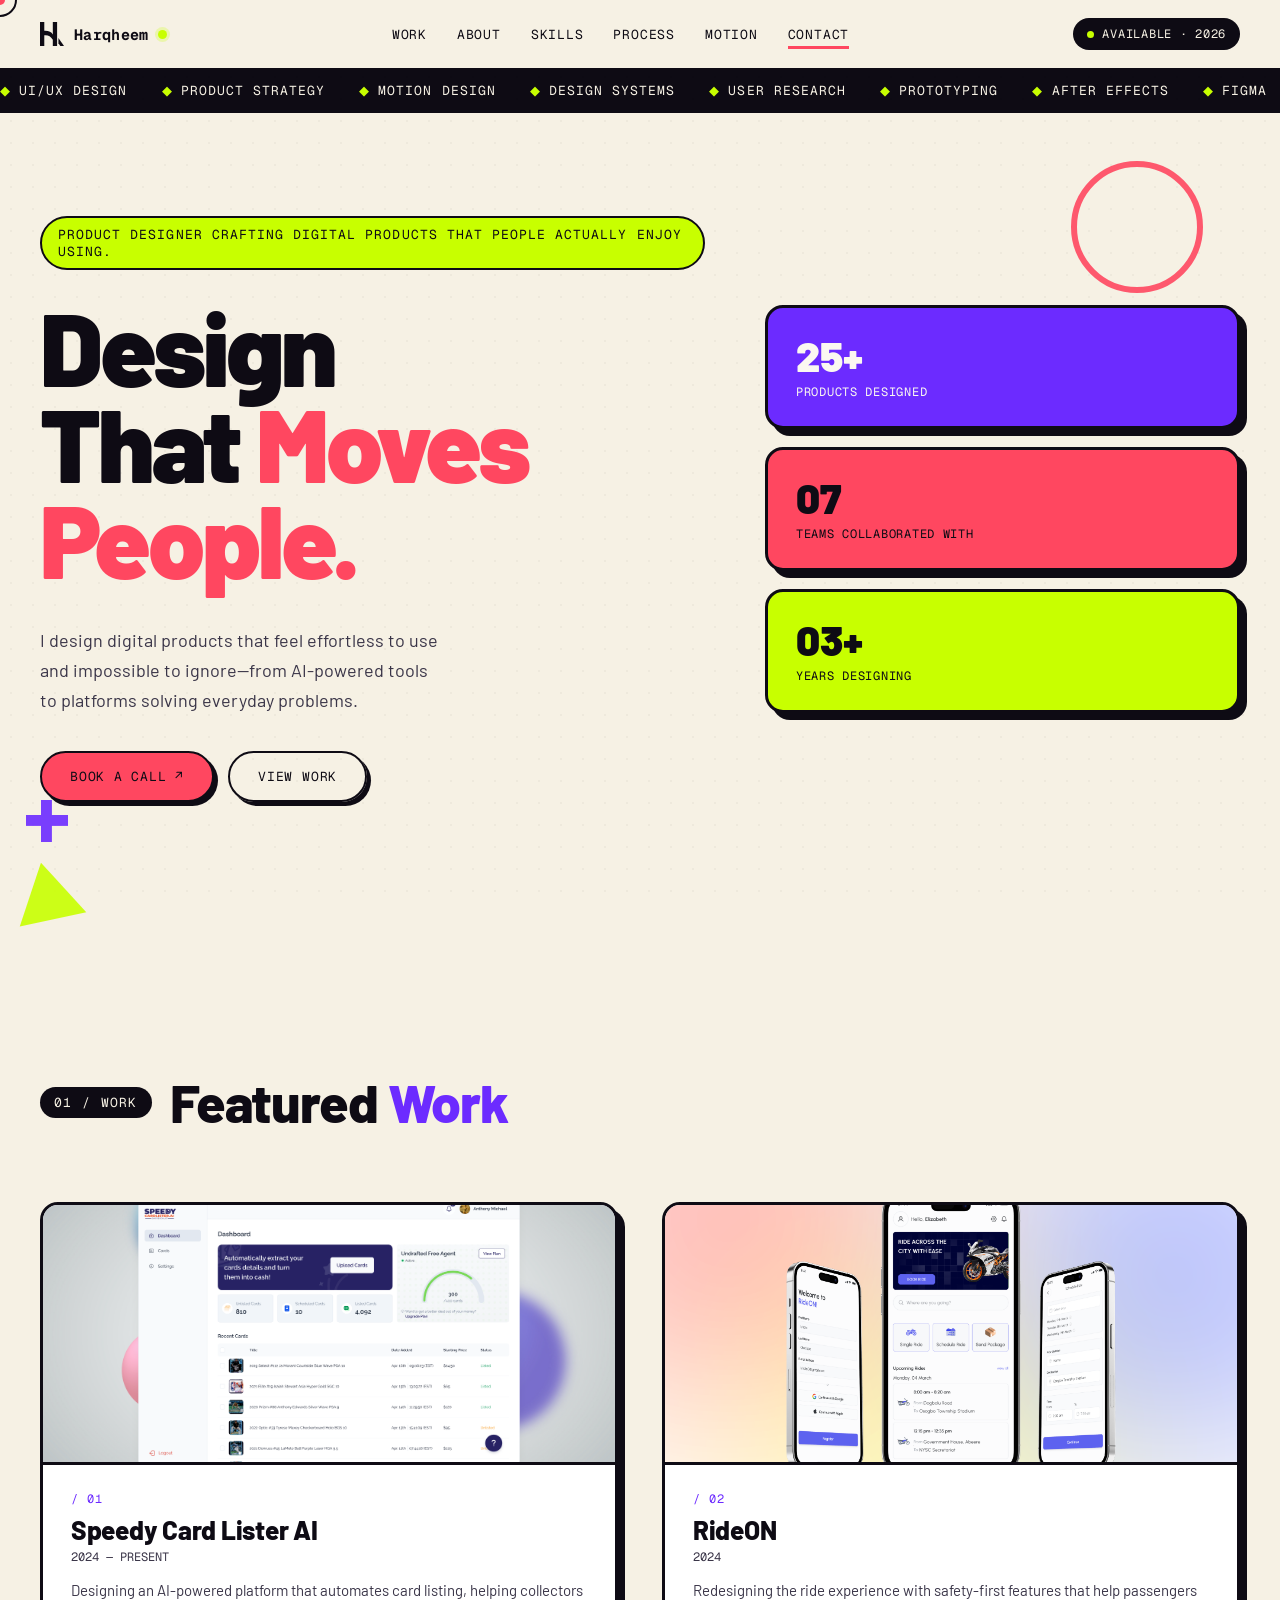
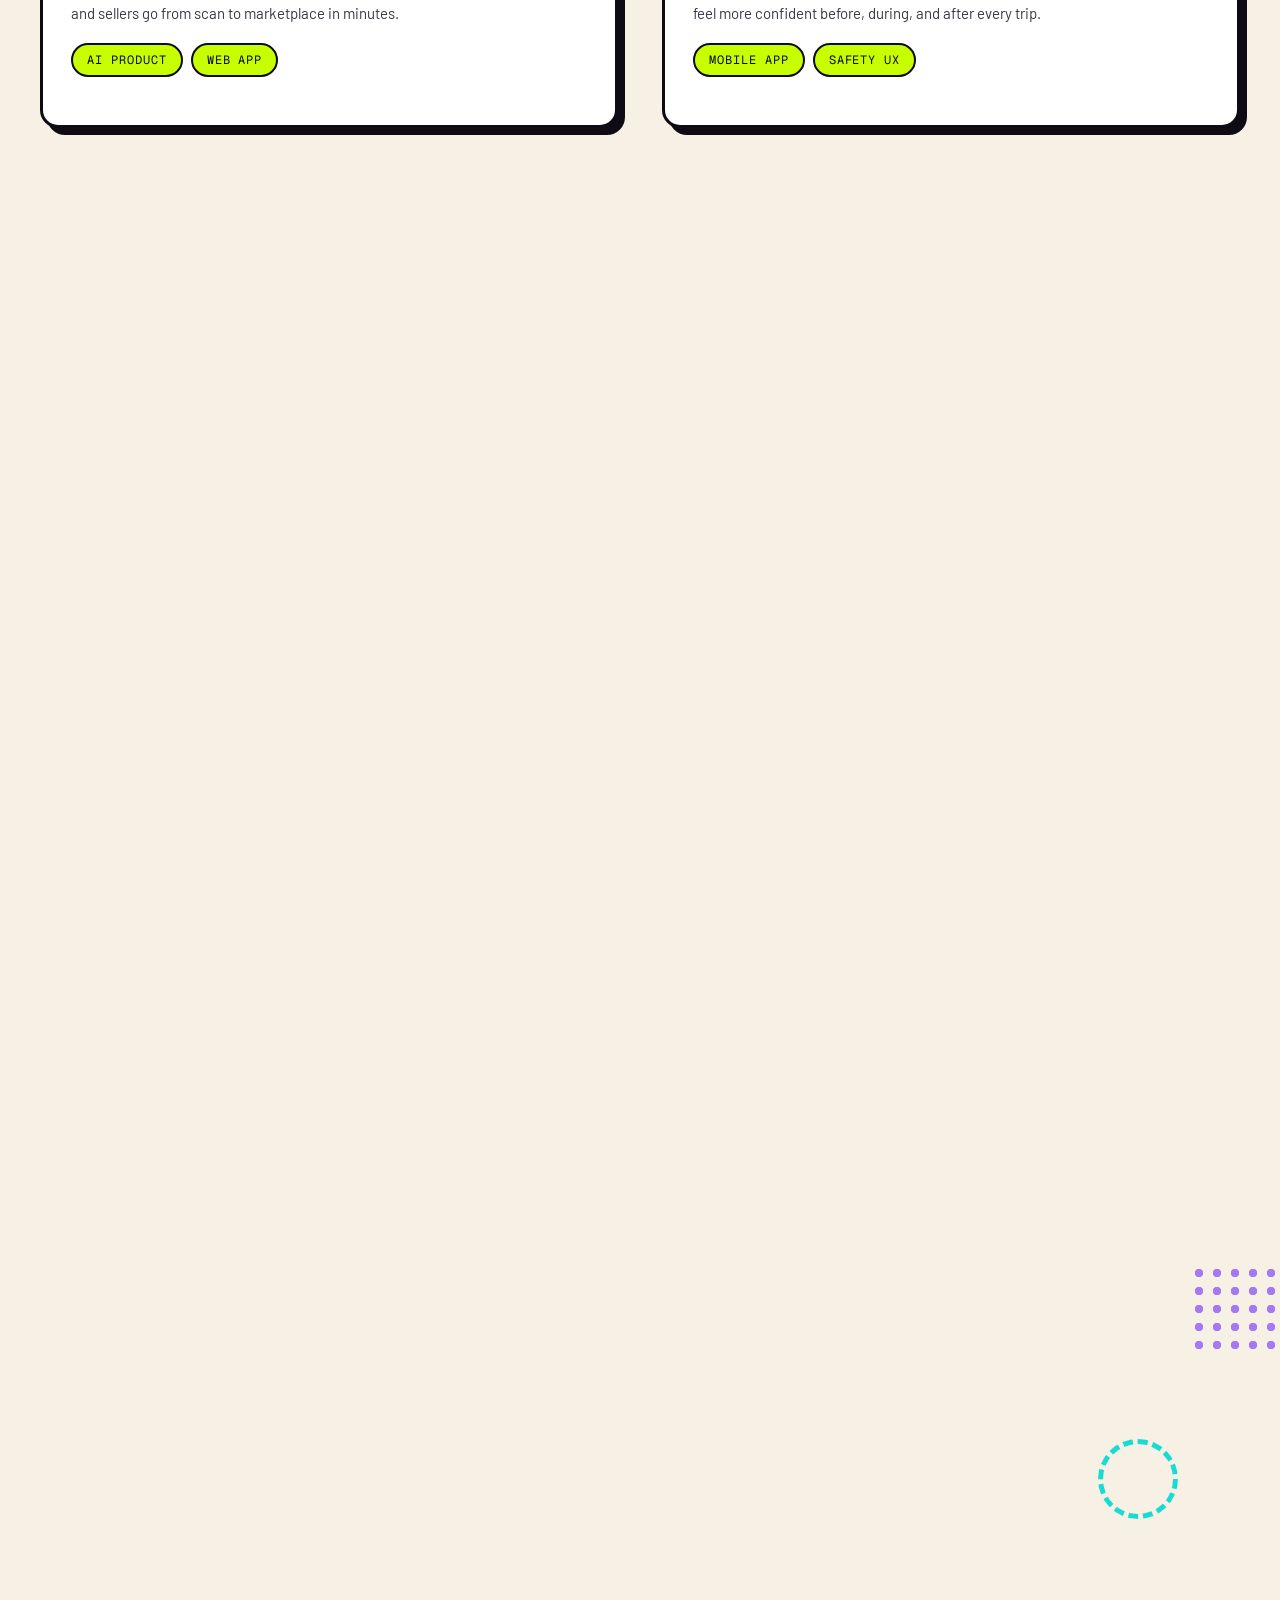
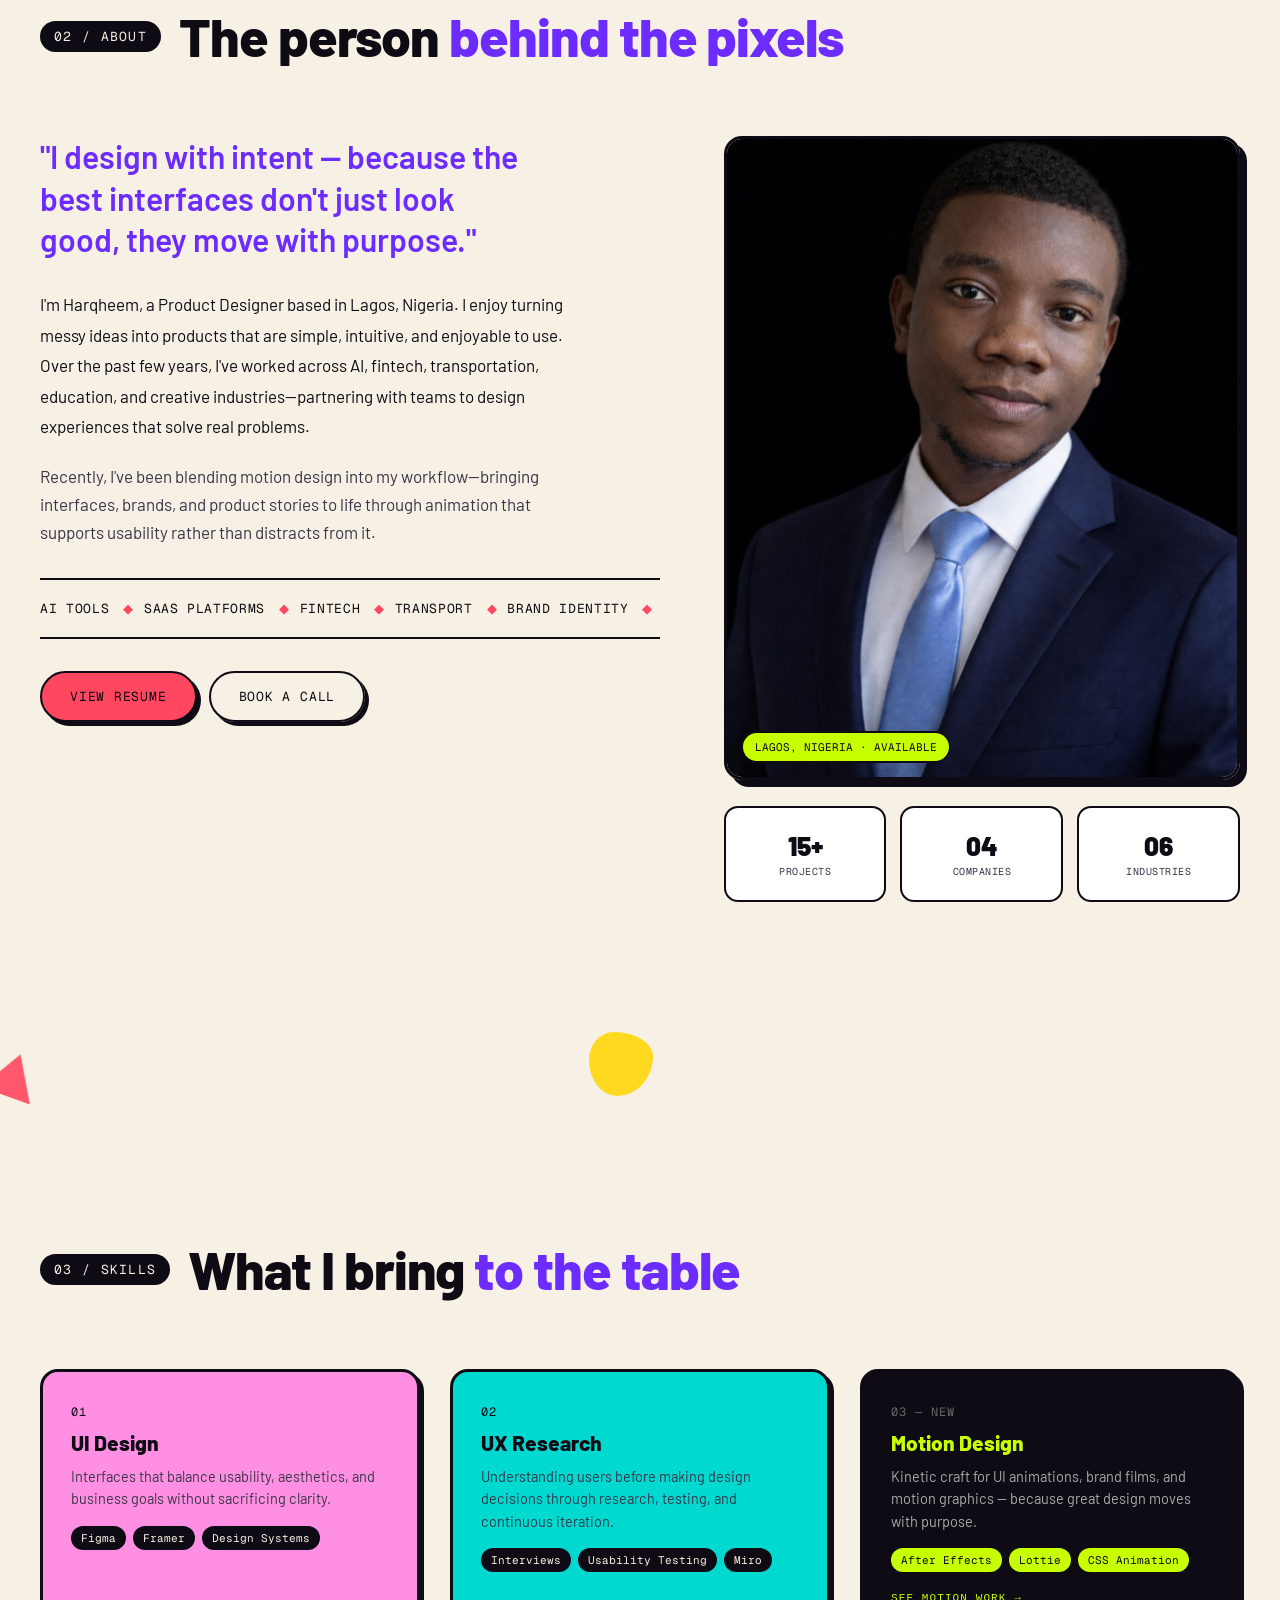
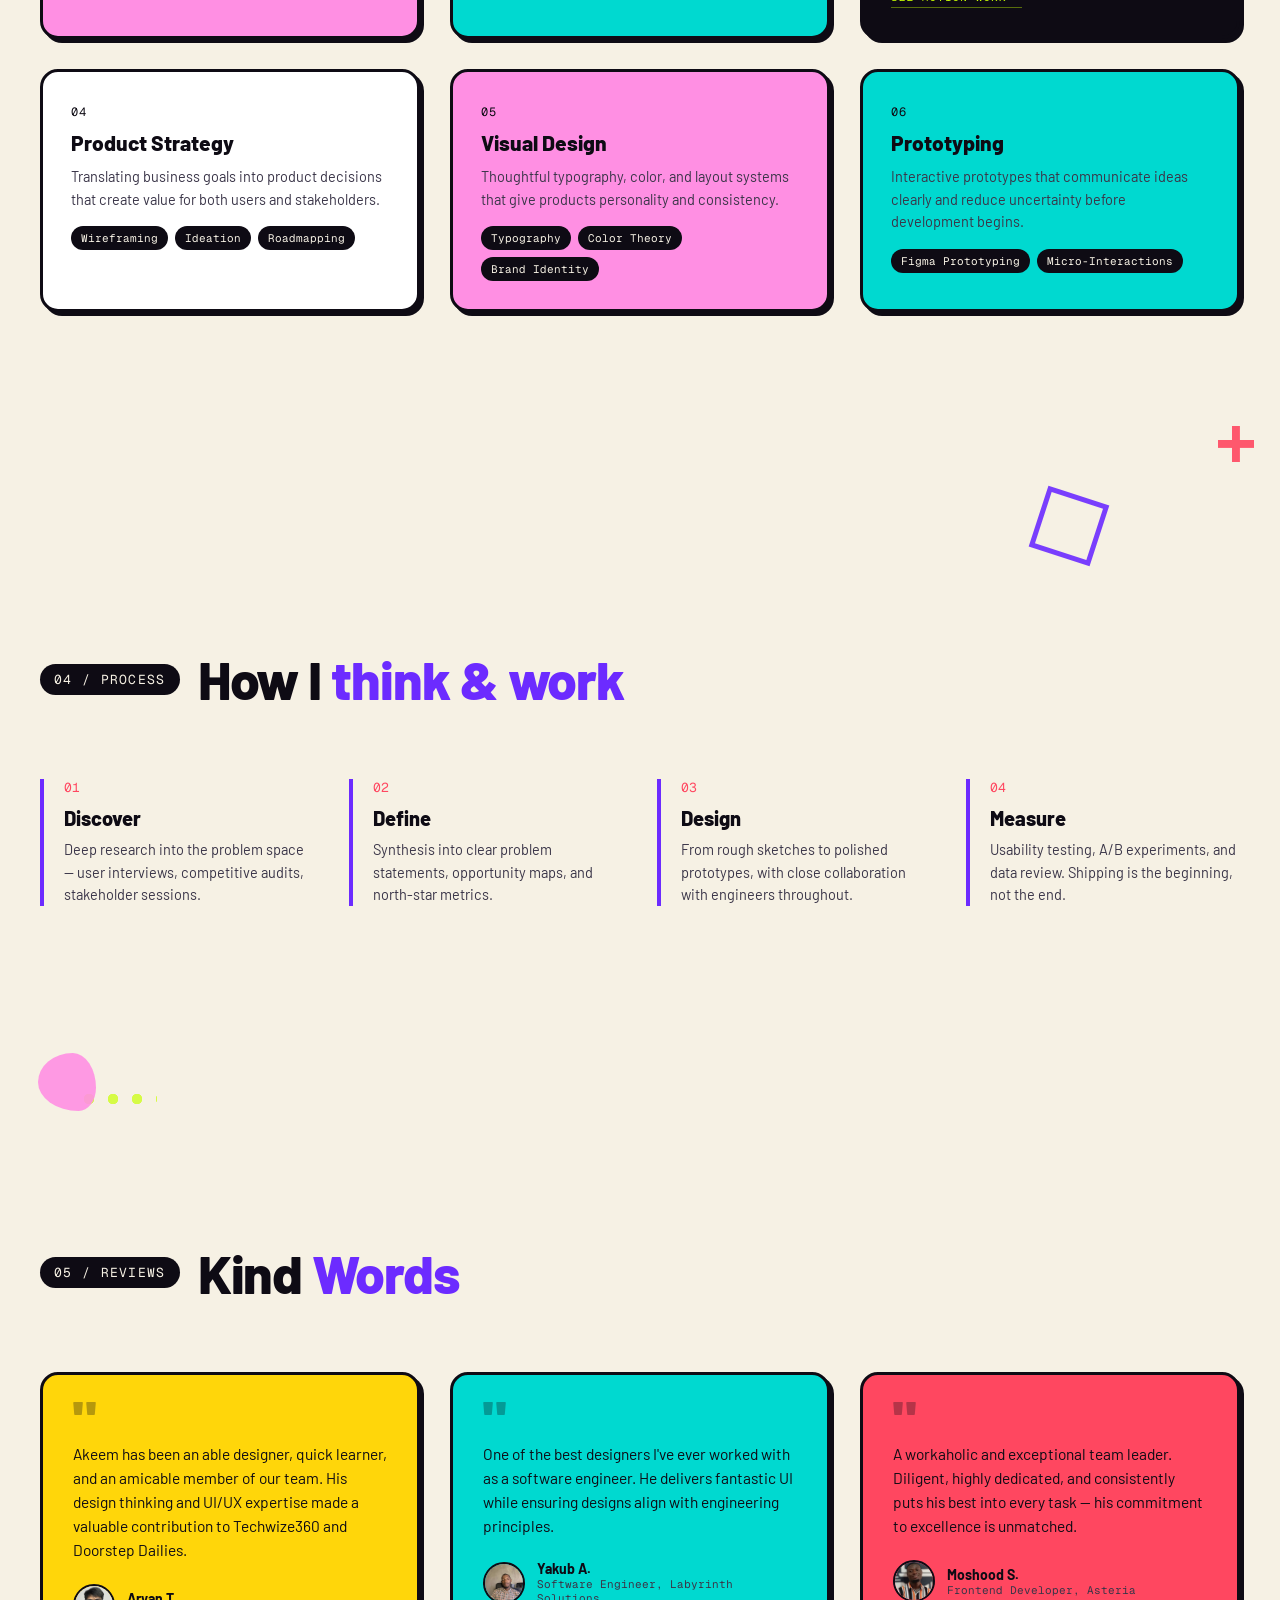
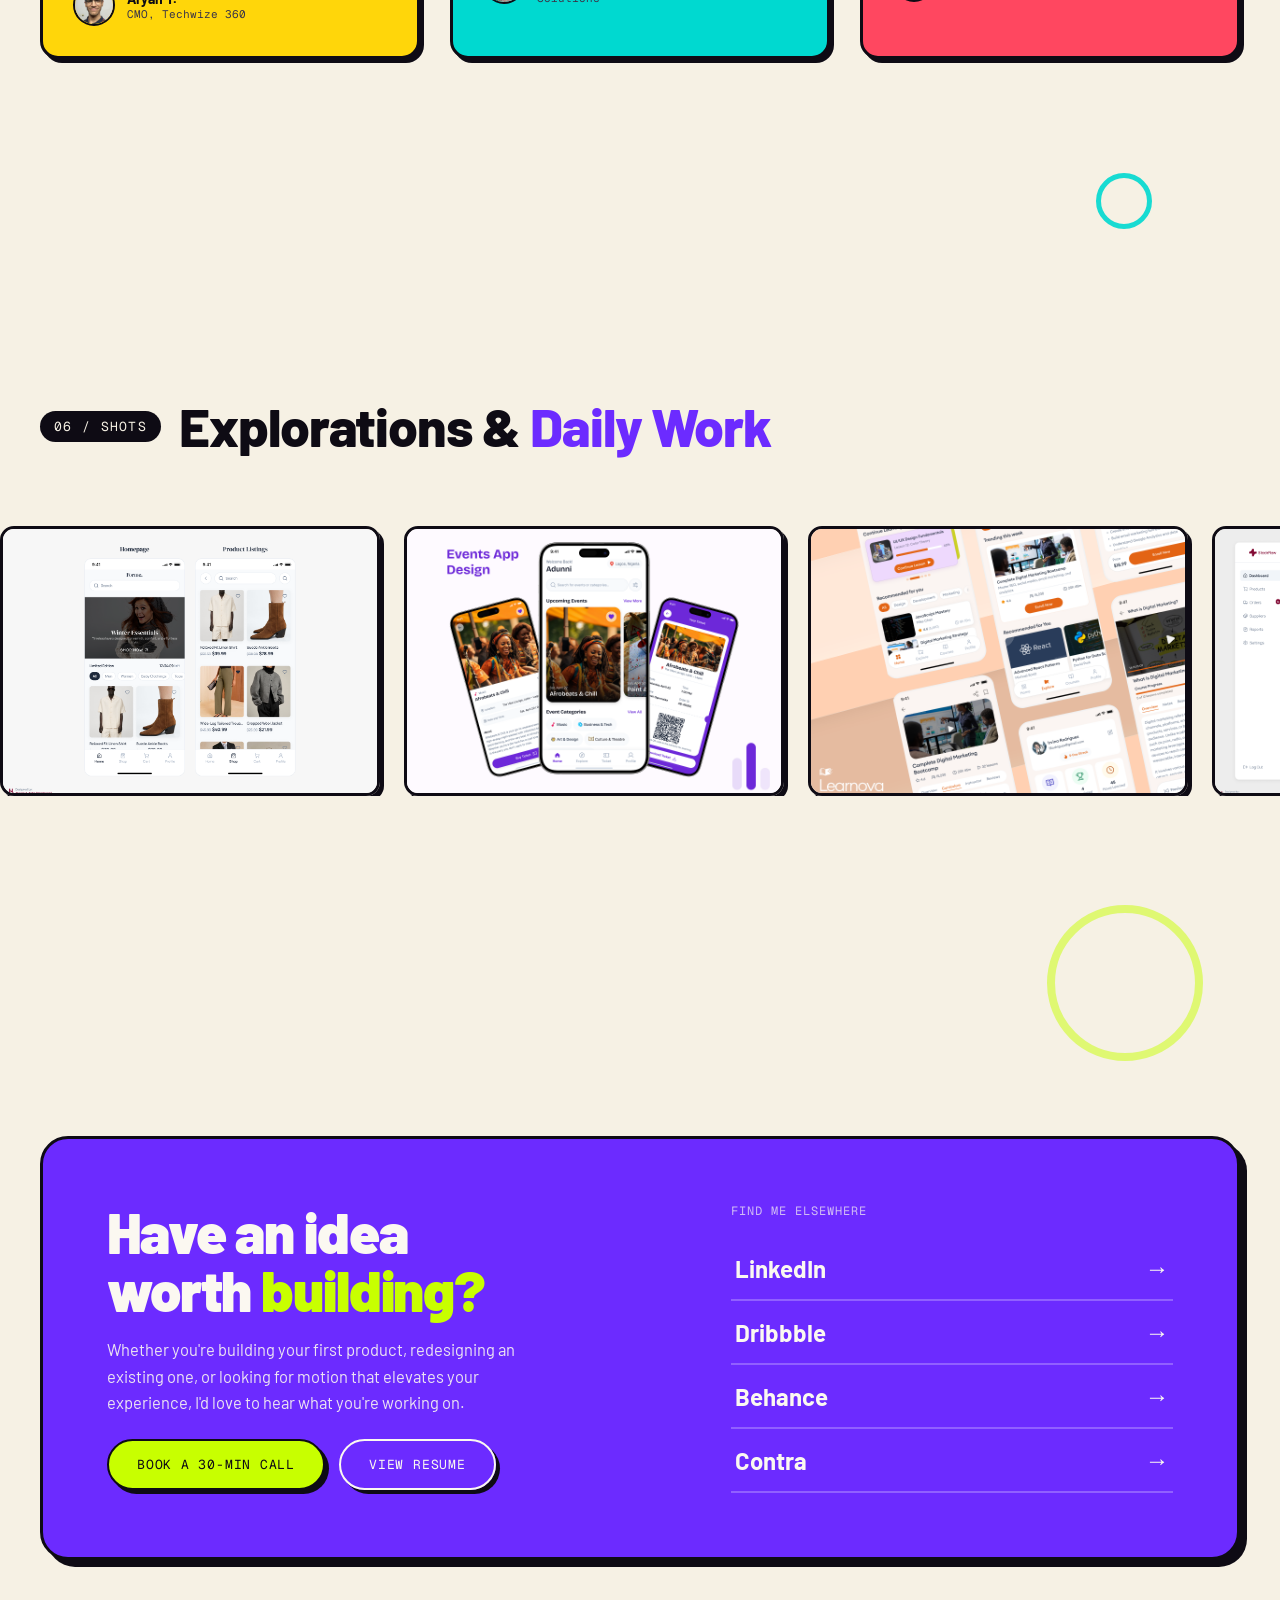
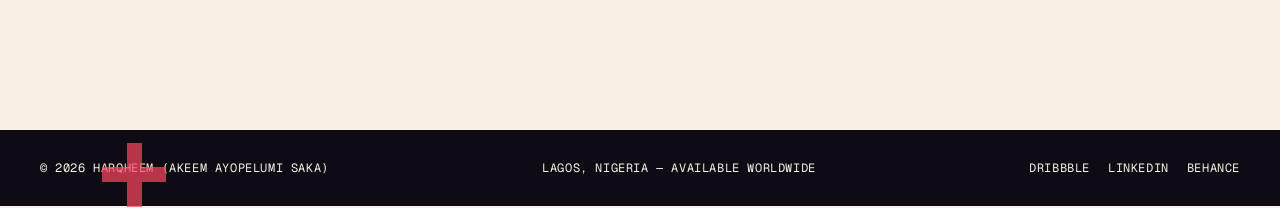
==== commit 0272789e: "Redesign V1.0" ====
--- a/index.html
+++ b/index.html
@@ -1,5 +1,5 @@
 <!DOCTYPE html>
-<html lang="en" data-theme="light">
+<html lang="en" data-theme="light" class="fonts-loading">
 <head>
 <meta charset="UTF-8"/>
 <link rel="icon" href="FavIcon.png" type="image/png"/>
@@ -83,14 +83,14 @@
 <!-- HERO -->
 <section class="hero">
   <div class="hero-left">
-    <div class="hero-label">Product & Motion Designer · Lagos, Nigeria</div>
+    <div class="hero-label">Product Designer crafting digital products that people actually enjoy using.</div>
     <h1 class="hero-title">
       Design<br/>
       That <em>Moves</em><br/>
       <span class="red">People.</span>
     </h1>
     <div class="hero-bottom">
-      <p class="hero-desc">I'm Harqheem — building SaaS platforms, AI tools, and motion-driven digital experiences with teams across the globe.</p>
+      <p class="hero-desc">I design digital products that feel effortless to use and impossible to ignore—from AI-powered tools to platforms solving everyday problems.</p>
       <div class="hero-cta">
         <a class="btn-primary" href="https://calendly.com/temitopesakaakeem1/30min" target="_blank" rel="noopener noreferrer">Book a Call ↗</a>
         <a class="btn-secondary" href="#work">View Work</a>
@@ -99,16 +99,16 @@
   </div>
   <div class="hero-right">
     <div class="stat-cell">
-      <div class="stat-num">15+</div>
-      <div class="stat-label">Projects Shipped</div>
+      <div class="stat-num">25+</div>
+      <div class="stat-label">Products Designed</div>
     </div>
     <div class="stat-cell">
-      <div class="stat-num">04</div>
-      <div class="stat-label">Companies Worked With</div>
+      <div class="stat-num">07</div>
+      <div class="stat-label">Teams Collaborated With</div>
     </div>
     <div class="stat-cell">
-      <div class="stat-num">02+</div>
-      <div class="stat-label">Years Of Experience</div>
+      <div class="stat-num">03+</div>
+      <div class="stat-label">Years Designing</div>
     </div>
   </div>
 </section>
@@ -117,7 +117,7 @@
 <section class="section" id="work">
   <div class="section-header">
     <div class="section-index">01 / Work</div>
-    <div class="section-title">Selected <em>Projects</em></div>
+    <div class="section-title">Featured <em>Work</em></div>
   </div>
   <div class="projects-grid">
 
@@ -127,7 +127,7 @@
         <div class="project-num">/ 01</div>
         <div class="project-title">Speedy Card Lister AI</div>
         <div class="project-year">2024 — Present</div>
-        <p class="project-desc">An AI-powered listing tool that understands card grading and platform best practices — cutting seller workflow time from hours to minutes.</p>
+        <p class="project-desc">Designing an AI-powered platform that automates card listing, helping collectors and sellers go from scan to marketplace in minutes.</p>
         <div class="project-tags">
           <span class="project-tag">AI Product</span>
           <span class="project-tag">Web App</span>
@@ -141,7 +141,7 @@
         <div class="project-num">/ 02</div>
         <div class="project-title">RideON</div>
         <div class="project-year">2024</div>
-        <p class="project-desc">Rebuilding trust in ride-hailing for emerging markets — surfacing safety signals at the exact moment they're needed.</p>
+        <p class="project-desc">Redesigning the ride experience with safety-first features that help passengers feel more confident before, during, and after every trip.</p>
         <div class="project-tags">
           <span class="project-tag">Mobile App</span>
           <span class="project-tag">Safety UX</span>
@@ -155,7 +155,7 @@
         <div class="project-num">/ 03</div>
         <div class="project-title">CONSMMEFS</div>
         <div class="project-year">2024</div>
-        <p class="project-desc">Consolidating three fragmented financial tools into one unified dashboard — turning complexity into clarity.</p>
+        <p class="project-desc">Reimagining the admissions experience for students and administrators with a faster, more intuitive application platform.</p>
         <div class="project-tags">
           <span class="project-tag">Dashboard</span>
           <span class="project-tag">Fintech</span>
@@ -169,7 +169,7 @@
         <div class="project-num">/ 04</div>
         <div class="project-title">Oladele Graphics</div>
         <div class="project-year">2023</div>
-        <p class="project-desc">A bold editorial portfolio redesign that tripled client inquiries within the first month of launch.</p>
+        <p class="project-desc">Designing a premium portfolio experience that helps a creative brand communicate credibility, expertise, and craftsmanship.</p>
         <div class="project-tags">
           <span class="project-tag">Portfolio</span>
           <span class="project-tag">Brand Identity</span>
@@ -178,9 +178,7 @@
     </a>
 
     <a class="project-card motion-card fade-in d4" href="motion.html" data-transition>
-      <div class="motion-card-visual">
-        <svg width="56" height="56" viewBox="0 0 56 56" fill="none"><circle cx="28" cy="28" r="24" stroke="rgba(200,255,0,0.3)" stroke-width="1"/><path d="M22 18l18 10-18 10V18z" fill="#C8FF00"/></svg>
-      </div>
+      <img class="project-img" src="image 4.png" alt="Motion Design Work"/>
       <div class="project-body">
         <div class="project-num">/ 05</div>
         <div class="project-title">Motion Work</div>
@@ -206,8 +204,8 @@
     <div class="about-left fade-in">
       <p class="about-quote">"I design with intent — because the best interfaces don't just look good, they move with purpose."</p>
       <div>
-        <p class="about-text">I'm Saka Akeem Ayopelumi (Harqheem) — a product and motion designer working with global teams to build digital experiences that feel effortless and meaningful. I've shipped across industries: AI tools, transport apps, fintech dashboards, and creative portfolios.</p>
-        <p class="about-extra">Recently I've expanded into motion design — bringing kinetic craft to UI animations, brand films, and interactive prototypes.</p>
+        <p class="about-text">I'm Harqheem, a Product Designer based in Lagos, Nigeria. I enjoy turning messy ideas into products that are simple, intuitive, and enjoyable to use. Over the past few years, I've worked across AI, fintech, transportation, education, and creative industries—partnering with teams to design experiences that solve real problems.</p>
+        <p class="about-extra">Recently, I've been blending motion design into my workflow—bringing interfaces, brands, and product stories to life through animation that supports usability rather than distracts from it.</p>
         <div class="about-marquee-wrap" style="margin-top:32px;">
           <div class="about-marquee">
             <span class="about-marquee-item">AI Tools<span class="bullet">◆</span></span>
@@ -254,13 +252,13 @@
     <div class="skill-cell fade-in">
       <span class="skill-num">01</span>
       <div class="skill-name">UI Design</div>
-      <p class="skill-desc">Pixel-perfect interfaces with a strong visual language — layouts that are as beautiful as they are functional.</p>
+      <p class="skill-desc">Interfaces that balance usability, aesthetics, and business goals without sacrificing clarity.</p>
       <div class="skill-tools"><span class="skill-tool">Figma</span><span class="skill-tool">Framer</span><span class="skill-tool">Design Systems</span></div>
     </div>
     <div class="skill-cell fade-in d1">
       <span class="skill-num">02</span>
       <div class="skill-name">UX Research</div>
-      <p class="skill-desc">Getting inside the user's head — interviews, usability tests, and data synthesis to validate design decisions.</p>
+      <p class="skill-desc">Understanding users before making design decisions through research, testing, and continuous iteration.</p>
       <div class="skill-tools"><span class="skill-tool">Interviews</span><span class="skill-tool">Usability Testing</span><span class="skill-tool">Miro</span></div>
     </div>
     <div class="skill-cell fade-in d2" style="background:var(--black);color:var(--white);">
@@ -273,19 +271,19 @@
     <div class="skill-cell fade-in">
       <span class="skill-num">04</span>
       <div class="skill-name">Product Strategy</div>
-      <p class="skill-desc">Connecting design to business outcomes — defining the right problems before jumping to solutions.</p>
+      <p class="skill-desc">Translating business goals into product decisions that create value for both users and stakeholders.</p>
       <div class="skill-tools"><span class="skill-tool">Wireframing</span><span class="skill-tool">Ideation</span><span class="skill-tool">Roadmapping</span></div>
     </div>
     <div class="skill-cell fade-in d1">
       <span class="skill-num">05</span>
       <div class="skill-name">Visual Design</div>
-      <p class="skill-desc">Strong typographic foundations, purposeful color systems, and layouts that make brands feel premium.</p>
+      <p class="skill-desc">Thoughtful typography, color, and layout systems that give products personality and consistency.</p>
       <div class="skill-tools"><span class="skill-tool">Typography</span><span class="skill-tool">Color Theory</span><span class="skill-tool">Brand Identity</span></div>
     </div>
     <div class="skill-cell fade-in d2">
       <span class="skill-num">06</span>
       <div class="skill-name">Prototyping</div>
-      <p class="skill-desc">High-fidelity interactive prototypes that communicate intent to engineers and stakeholders.</p>
+      <p class="skill-desc">Interactive prototypes that communicate ideas clearly and reduce uncertainty before development begins.</p>
       <div class="skill-tools"><span class="skill-tool">Figma Prototyping</span><span class="skill-tool">Micro-Interactions</span></div>
     </div>
   </div>
@@ -300,22 +298,22 @@
   <div class="process-grid">
     <div class="process-step fade-in">
       <div class="step-num">01</div>
-      <div class="step-name">Listen First</div>
+      <div class="step-name">Discover</div>
       <p class="step-desc">Deep research into the problem space — user interviews, competitive audits, stakeholder sessions.</p>
     </div>
     <div class="process-step fade-in d1">
       <div class="step-num">02</div>
-      <div class="step-name">Frame the Problem</div>
+      <div class="step-name">Define</div>
       <p class="step-desc">Synthesis into clear problem statements, opportunity maps, and north-star metrics.</p>
     </div>
     <div class="process-step fade-in d2">
       <div class="step-num">03</div>
-      <div class="step-name">Build & Iterate</div>
+      <div class="step-name">Design</div>
       <p class="step-desc">From rough sketches to polished prototypes, with close collaboration with engineers throughout.</p>
     </div>
     <div class="process-step fade-in d3">
       <div class="step-num">04</div>
-      <div class="step-name">Ship & Learn</div>
+      <div class="step-name">Measure</div>
       <p class="step-desc">Usability testing, A/B experiments, and data review. Shipping is the beginning, not the end.</p>
     </div>
   </div>
@@ -325,7 +323,7 @@
 <section class="section" id="reviews">
   <div class="section-header">
     <div class="section-index">05 / Reviews</div>
-    <div class="section-title">What people are <em>saying</em></div>
+    <div class="section-title">Kind <em>Words</em></div>
   </div>
   <div class="testimonials-grid">
     <div class="testimonial fade-in">
@@ -359,28 +357,26 @@
 <section class="section shots-section">
   <div class="section-header">
     <div class="section-index">06 / Shots</div>
-    <div class="section-title">Designs made <em>along the way</em></div>
+    <div class="section-title">Explorations & <em>Daily Work</em></div>
   </div>
   <div class="shots-belt">
     <div class="shots-set">
-      <div class="shot-card"><img src="Ecommerce.png" alt=""/></div>
-      <div class="shot-card"><img src="Events.png" alt=""/></div>
-      <div class="shot-card"><img src="LMS 1.png" alt=""/></div>
-      <div class="shot-card"><img src="Stock.png" alt=""/></div>
-      <div class="shot-card"><img src="fin.png" alt=""/></div>
-      <div class="shot-card"><img src="LMS 2.png" alt=""/></div>
-      <div class="shot-card"><img src="ecom.png" alt=""/></div>
-      <div class="shot-card"><img src="neuro.png" alt=""/></div>
-    </div>
-    <div class="shots-set">
-      <div class="shot-card"><img src="Ecommerce.png" alt=""/></div>
-      <div class="shot-card"><img src="Events.png" alt=""/></div>
-      <div class="shot-card"><img src="LMS 1.png" alt=""/></div>
-      <div class="shot-card"><img src="Stock.png" alt=""/></div>
-      <div class="shot-card"><img src="fin.png" alt=""/></div>
-      <div class="shot-card"><img src="LMS 2.png" alt=""/></div>
-      <div class="shot-card"><img src="ecom.png" alt=""/></div>
-      <div class="shot-card"><img src="neuro.png" alt=""/></div>
+      <div class="shot-card"><img src="Ecommerce.png" loading="lazy" decoding="async" alt=""/></div>
+      <div class="shot-card"><img src="Events.png" loading="lazy" decoding="async" alt=""/></div>
+      <div class="shot-card"><img src="LMS 1.png" loading="lazy" decoding="async" alt=""/></div>
+      <div class="shot-card"><img src="Stock.png" loading="lazy" decoding="async" alt=""/></div>
+      <div class="shot-card"><img src="fin.png" loading="lazy" decoding="async" alt=""/></div>
+      <div class="shot-card"><img src="LMS 2.png" loading="lazy" decoding="async" alt=""/></div>
+      <div class="shot-card"><img src="ecom.png" loading="lazy" decoding="async" alt=""/></div>
+      <div class="shot-card"><img src="neuro.png" loading="lazy" decoding="async" alt=""/></div>
+      <div class="shot-card"><img src="Ecommerce.png" loading="lazy" decoding="async" alt=""/></div>
+      <div class="shot-card"><img src="Events.png" loading="lazy" decoding="async" alt=""/></div>
+      <div class="shot-card"><img src="LMS 1.png" loading="lazy" decoding="async" alt=""/></div>
+      <div class="shot-card"><img src="Stock.png" loading="lazy" decoding="async" alt=""/></div>
+      <div class="shot-card"><img src="fin.png" loading="lazy" decoding="async" alt=""/></div>
+      <div class="shot-card"><img src="LMS 2.png" loading="lazy" decoding="async" alt=""/></div>
+      <div class="shot-card"><img src="ecom.png" loading="lazy" decoding="async" alt=""/></div>
+      <div class="shot-card"><img src="neuro.png" loading="lazy" decoding="async" alt=""/></div>
     </div>
   </div>
 </section>
@@ -389,9 +385,9 @@
 <section class="section" id="contact">
   <div class="contact-grid">
     <div class="contact-left fade-in">
-      <h2 class="contact-headline">Let's build<br/>something <em>great.</em></h2>
+      <h2 class="contact-headline">Have an idea<br/>worth <em>building?</em></h2>
       <div>
-        <p class="contact-sub">Whether you're a founder with a vision, a team with a design challenge, or a studio looking for a motion collaborator — I'd love to hear from you.</p>
+        <p class="contact-sub">Whether you're building your first product, redesigning an existing one, or looking for motion that elevates your experience, I'd love to hear what you're working on.</p>
         <div class="contact-btns" style="margin-top:24px;">
           <a class="btn-primary" href="https://calendly.com/temitopesakaakeem1/30min" target="_blank" rel="noopener noreferrer">Book a 30-min Call</a>
           <a class="btn-secondary" href="https://docs.google.com/document/d/1vmKWLScbxWR31nsUumTRp1xVfiPv_V5_7LMXwVrL9Jc/view" target="_blank" rel="noopener noreferrer">View Resume</a>
@@ -400,10 +396,10 @@
     </div>
     <div class="contact-right fade-in d1">
       <div class="social-label">Find Me Elsewhere</div>
-      <a class="social-link" href="https://www.linkedin.com/in/harqheem/" target="_blank" rel="noopener noreferrer">LinkedIn <span class="social-arrow">→</span></a>
-      <a class="social-link" href="https://dribbble.com/Harqheem" target="_blank" rel="noopener noreferrer">Dribbble <span class="social-arrow">→</span></a>
-      <a class="social-link" href="https://www.behance.net/Harqheem" target="_blank" rel="noopener noreferrer">Behance <span class="social-arrow">→</span></a>
-      <a class="social-link" href="https://contra.com/akeem_saka_kkdbjxj8" target="_blank" rel="noopener noreferrer">Contra <span class="social-arrow">→</span></a>
+      <a class="social-link" data-text="LinkedIn" href="https://www.linkedin.com/in/harqheem/" target="_blank" rel="noopener noreferrer"><span class="social-link-text">LinkedIn</span> <span class="social-arrow">→</span></a>
+      <a class="social-link" data-text="Dribbble" href="https://dribbble.com/Harqheem" target="_blank" rel="noopener noreferrer"><span class="social-link-text">Dribbble</span> <span class="social-arrow">→</span></a>
+      <a class="social-link" data-text="Behance" href="https://www.behance.net/Harqheem" target="_blank" rel="noopener noreferrer"><span class="social-link-text">Behance</span> <span class="social-arrow">→</span></a>
+      <a class="social-link" data-text="Contra" href="https://contra.com/akeem_saka_kkdbjxj8" target="_blank" rel="noopener noreferrer"><span class="social-link-text">Contra</span> <span class="social-arrow">→</span></a>
     </div>
   </div>
 </section>
@@ -487,5 +483,54 @@
   });
 });
 </script>
+<script>
+// Marquees: guarantee each track is at least 2x its wrap's width by
+// doubling its content (clone of current children) until it is.
+// Doubling the whole track each time keeps the -50% loop keyframe valid.
+// Original children are cached per-track so repeated calls (e.g. on
+// resize) reset to the source set first instead of compounding clones
+// forever, and image-heavy tracks (shots) are capped low since cloning
+// <img> elements is expensive.
+function fillMarquee(trackEl, wrapEl, maxDoublings){
+  if(!trackEl || !wrapEl) return;
+  if(!trackEl._origChildren){
+    trackEl._origChildren = Array.from(trackEl.children).map(c=>c.cloneNode(true));
+  }
+  trackEl.innerHTML = '';
+  trackEl._origChildren.forEach(c=>trackEl.appendChild(c.cloneNode(true)));
+  // Measure the target width once, before any doubling, so the wrap
+  // can't grow in lockstep with the track (e.g. CSS grid columns that
+  // size to their widest descendant) and cause runaway doubling.
+  const targetWidth = wrapEl.clientWidth * 2;
+  let guard = 0;
+  const limit = maxDoublings || 6;
+  while(trackEl.scrollWidth < targetWidth && guard < limit){
+    const children = Array.from(trackEl.children);
+    if(!children.length) break;
+    children.forEach(c=>trackEl.appendChild(c.cloneNode(true)));
+    guard++;
+  }
+}
+function fillAllMarquees(){
+  document.querySelectorAll('.ticker-inner').forEach(t=>fillMarquee(t, t.closest('.ticker'), 6));
+  document.querySelectorAll('.about-marquee').forEach(t=>fillMarquee(t, t.closest('.about-marquee-wrap'), 6));
+  document.querySelectorAll('.shots-set').forEach(t=>fillMarquee(t, t.closest('.shots-belt'), 2));
+}
+function startMarquees(){
+  fillAllMarquees();
+  document.documentElement.classList.remove('fonts-loading');
+}
+if(document.fonts && document.fonts.ready){
+  document.fonts.ready.then(startMarquees);
+  setTimeout(startMarquees, 1500); // fallback in case fonts.ready stalls
+} else {
+  startMarquees();
+}
+let resizeT;
+window.addEventListener('resize', ()=>{
+  clearTimeout(resizeT);
+  resizeT = setTimeout(fillAllMarquees, 250);
+});
+</script>
 </body>
 </html>
--- a/style.css
+++ b/style.css
@@ -142,9 +142,12 @@
 
 /* ---------- ticker ---------- */
 .ticker{background:var(--ink);color:var(--paper);border-bottom:3px solid var(--line);overflow:hidden;padding:11px 0;}
-.ticker-inner{display:flex;gap:34px;width:max-content;animation:ticker 28s linear infinite;font-family:var(--mono);font-size:13px;text-transform:uppercase;letter-spacing:.08em;}
+.ticker-inner{display:flex;gap:34px;width:max-content;animation:ticker 28s linear infinite;font-family:var(--mono);font-size:13px;text-transform:uppercase;letter-spacing:.08em;will-change:transform;}
 @keyframes ticker{from{transform:translateX(0)}to{transform:translateX(-50%)}}
 .ticker-item .dot{color:var(--lime);margin-right:8px;}
+html.fonts-loading .ticker-inner,
+html.fonts-loading .about-marquee,
+html.fonts-loading .shots-set{animation-play-state:paused;}
 
 /* ---------- buttons ---------- */
 .btn-primary,.btn-secondary,.btn-dark,.btn-outline-dark{
@@ -195,9 +198,28 @@
 .projects-grid{display:grid;grid-template-columns:repeat(2,1fr);gap:44px;}
 .project-card{
   display:block;border:3px solid var(--line);border-radius:var(--radius);overflow:hidden;
-  background:var(--surface);box-shadow:var(--shadow-off);transition:transform .2s, box-shadow .2s;
-}
+  background:var(--surface);box-shadow:var(--shadow-off);
+  transition:transform .25s, box-shadow .25s;
+  position:relative;
+}
+/* Top-border sweep: uses a tall inset box-shadow clipped to just the top 5px
+   via clip-path. Sweeps left-to-right on hover using scaleX on ::before,
+   which sits on top of overflow:hidden by using a negative inset position. */
+.project-card::before{
+  content:'';
+  position:absolute;top:0;left:0;right:0;height:5px;z-index:10;
+  background:var(--card-accent,var(--violet));
+  transform:scaleX(0);transform-origin:left;
+  transition:transform .42s cubic-bezier(.65,0,.35,1);
+}
+.project-card:hover::before{transform:scaleX(1);}
 .project-card:hover{transform:translate(4px,4px);box-shadow:3px 3px 0 var(--ink);}
+/* Per-card accent colors */
+.project-card:nth-child(1){--card-accent:var(--lime);}
+.project-card:nth-child(2){--card-accent:var(--coral);}
+.project-card:nth-child(3){--card-accent:var(--violet);}
+.project-card:nth-child(4){--card-accent:#FFB443;}
+.project-card:nth-child(5){--card-accent:var(--lime);}
 .project-img{width:100%;height:260px;object-fit:cover;border-bottom:3px solid var(--line);}
 .project-body{padding:26px 28px 30px;}
 .project-num{font-family:var(--mono);font-size:12px;color:var(--violet);letter-spacing:.08em;margin-bottom:10px;}
@@ -213,11 +235,12 @@
 
 /* ---------- about ---------- */
 .about-grid{display:grid;grid-template-columns:1.2fr 1fr;gap:64px;align-items:start;}
+.about-left,.about-right{min-width:0;}
 .about-quote{font-family:var(--grotesk);font-style:normal;font-weight:600;font-size:clamp(24px,2.6vw,32px);line-height:1.3;margin-bottom:28px;color:var(--violet);max-width:480px;}
 .about-text{font-size:17px;line-height:1.8;margin-bottom:20px;max-width:540px;}
 .about-extra{font-size:17px;line-height:1.65;color:var(--ink-soft);max-width:540px;}
 .about-marquee-wrap{overflow:hidden;border-top:2.5px solid var(--line);border-bottom:2.5px solid var(--line);padding:20px 0;}
-.about-marquee{display:flex;gap:10px;width:max-content;animation:ticker 22s linear infinite;}
+.about-marquee{display:flex;gap:10px;width:max-content;animation:ticker 22s linear infinite;will-change:transform;}
 .about-marquee-item{font-family:var(--mono);font-size:13px;text-transform:uppercase;letter-spacing:.05em;display:flex;align-items:center;gap:14px;}
 .about-marquee-item .bullet{color:var(--coral);}
 .about-img-block{position:relative;border:3px solid var(--line);border-radius:var(--radius);overflow:hidden;box-shadow:var(--shadow-off);}
@@ -269,9 +292,10 @@
 
 /* ---------- shots marquee ---------- */
 .shots-section{padding-left:0;padding-right:0;max-width:none;}
-.shots-belt{display:flex;flex-direction:column;gap:18px;overflow:hidden;}
-.shots-set{display:flex;gap:18px;width:max-content;animation:ticker 38s linear infinite;}
-.shot-card{width:280px;height:200px;border:3px solid var(--line);border-radius:14px;overflow:hidden;box-shadow:var(--shadow-off-sm);flex-shrink:0;}
+.shots-section .section-header{max-width:1360px;margin-left:auto;margin-right:auto;padding-left:40px;padding-right:40px;}
+.shots-belt{display:flex;overflow:hidden;}
+.shots-set{display:flex;gap:24px;width:max-content;animation:ticker 38s linear infinite;will-change:transform;}
+.shot-card{width:380px;height:270px;border:3px solid var(--line);border-radius:14px;overflow:hidden;box-shadow:var(--shadow-off-sm);flex-shrink:0;}
 .shot-card img{width:100%;height:100%;object-fit:cover;}
 
 /* ---------- contact ---------- */
@@ -284,9 +308,50 @@
 .contact-grid .btn-secondary{border-color:var(--paper-fixed);color:var(--paper-fixed);}
 .contact-grid .btn-secondary:hover{background:var(--coral);color:var(--ink-fixed);}
 .social-label{font-family:var(--mono);font-size:12px;text-transform:uppercase;letter-spacing:.08em;opacity:.7;margin-bottom:18px;}
-.social-link{display:flex;align-items:center;justify-content:space-between;font-family:var(--grotesk);font-weight:700;font-size:24px;padding:16px 0;border-bottom:2px solid rgba(255,255,255,.25);}
-.social-arrow{transition:transform .2s;}
-.social-link:hover .social-arrow{transform:translateX(6px);}
+.social-link{
+  position:relative;
+  display:flex;align-items:center;justify-content:space-between;
+  font-family:var(--grotesk);font-weight:700;font-size:24px;
+  padding:16px 4px;
+  border-bottom:2px solid rgba(255,255,255,.25);
+  overflow:hidden;
+  isolation:isolate;
+  transition:color .4s cubic-bezier(.65,0,.35,1), padding-left .4s cubic-bezier(.65,0,.35,1), border-color .4s ease, letter-spacing .4s ease;
+}
+.social-link::before{
+  content:'';
+  position:absolute;
+  left:0;top:0;bottom:0;
+  width:0;
+  background:var(--social-accent,var(--lime));
+  z-index:-1;
+  transition:width .45s cubic-bezier(.65,0,.35,1);
+}
+.social-link::after{
+  content:attr(data-text);
+  position:absolute;
+  left:4px;top:50%;
+  transform:translateY(-150%);
+  color:var(--ink-fixed);
+  font-weight:700;
+  opacity:0;
+  transition:transform .4s cubic-bezier(.34,1.56,.64,1), opacity .3s ease;
+  pointer-events:none;
+}
+.social-link:hover{color:var(--ink-fixed);padding-left:20px;border-color:transparent;letter-spacing:.01em;}
+.social-link:hover::before{width:100%;}
+.social-link:hover::after{transform:translateY(-50%);opacity:1;}
+.social-link:hover .social-link-text{transform:translateY(150%);opacity:0;}
+.social-link-text{display:inline-block;transition:transform .4s cubic-bezier(.34,1.56,.64,1), opacity .3s ease;}
+.social-link:nth-of-type(1){--social-accent:var(--lime);}
+.social-link:nth-of-type(2){--social-accent:var(--coral);}
+.social-link:nth-of-type(3){--social-accent:var(--paper-fixed);}
+.social-link:nth-of-type(4){--social-accent:var(--lime);}
+.social-arrow{display:inline-block;transition:transform .45s cubic-bezier(.34,1.56,.64,1);}
+.social-link:hover .social-arrow{transform:translate(6px,-6px) rotate(-45deg) scale(1.25);}
+@media (prefers-reduced-motion: reduce){
+  .social-link, .social-link::before, .social-link::after, .social-link-text, .social-arrow{transition:none;}
+}
 @media (max-width:860px){.contact-grid{grid-template-columns:1fr;padding:40px 26px;}}
 
 /* ---------- footer ---------- */
@@ -395,8 +460,11 @@
 
 .reel-wrap{position:relative;height:340px;background:var(--coral);color:var(--ink-fixed);border-top:3px solid var(--line);border-bottom:3px solid var(--line);display:flex;align-items:center;justify-content:center;overflow:hidden;}
 .reel-lines{position:absolute;inset:0;background:repeating-linear-gradient(45deg,rgba(14,11,20,.05) 0 2px,transparent 2px 14px);}
-.reel-year{position:absolute;top:20px;left:30px;font-family:var(--mono);font-size:13px;background:var(--ink);color:var(--paper);padding:6px 12px;border-radius:999px;}
-.reel-center{position:relative;display:flex;flex-direction:column;align-items:center;gap:18px;}
+.reel-year{position:absolute;top:20px;left:30px;font-family:var(--mono);font-size:13px;background:var(--ink);color:var(--paper);padding:6px 12px;border-radius:999px;z-index:2;}
+.reel-video{position:absolute;inset:0;width:100%;height:100%;object-fit:cover;z-index:0;}
+.reel-center{position:relative;display:flex;flex-direction:column;align-items:center;gap:18px;z-index:2;}
+.reel-center-overlay{z-index:2;}
+.reel-center-overlay .reel-label{color:var(--paper-fixed);}
 .reel-play{width:84px;height:84px;border-radius:50%;background:var(--ink);display:flex;align-items:center;justify-content:center;box-shadow:var(--shadow-off);cursor:pointer;}
 .reel-play svg{width:28px;height:28px;fill:var(--lime);}
 .reel-label{font-family:var(--mono);font-size:13px;text-transform:uppercase;letter-spacing:.06em;color:var(--ink-fixed);}
@@ -408,7 +476,10 @@
 .motion-grid{display:grid;grid-template-columns:repeat(2,1fr);gap:26px;}
 .motion-item{border:3px solid var(--line);border-radius:18px;overflow:hidden;background:var(--white);box-shadow:var(--shadow-off-sm);}
 .motion-preview{position:relative;height:220px;background:var(--ink);overflow:hidden;display:flex;align-items:center;justify-content:center;border-bottom:3px solid var(--line);}
-.motion-play-btn{position:absolute;width:50px;height:50px;border-radius:50%;background:var(--lime);display:flex;align-items:center;justify-content:center;}
+.motion-preview-video{position:absolute;inset:0;width:100%;height:100%;object-fit:cover;opacity:.85;transition:opacity .3s;}
+.motion-preview:hover .motion-preview-video{opacity:1;}
+.motion-play-btn{position:absolute;z-index:2;width:50px;height:50px;border-radius:50%;background:var(--lime);display:flex;align-items:center;justify-content:center;transition:transform .2s,box-shadow .2s;box-shadow:0 4px 16px rgba(0,0,0,.3);}
+.motion-play-btn:hover{transform:scale(1.1);}
 .motion-play-btn svg{width:18px;height:18px;fill:var(--ink);}
 .motion-info{padding:22px 24px;}
 .motion-category{font-family:var(--mono);font-size:11px;color:var(--violet);text-transform:uppercase;letter-spacing:.06em;margin-bottom:8px;}
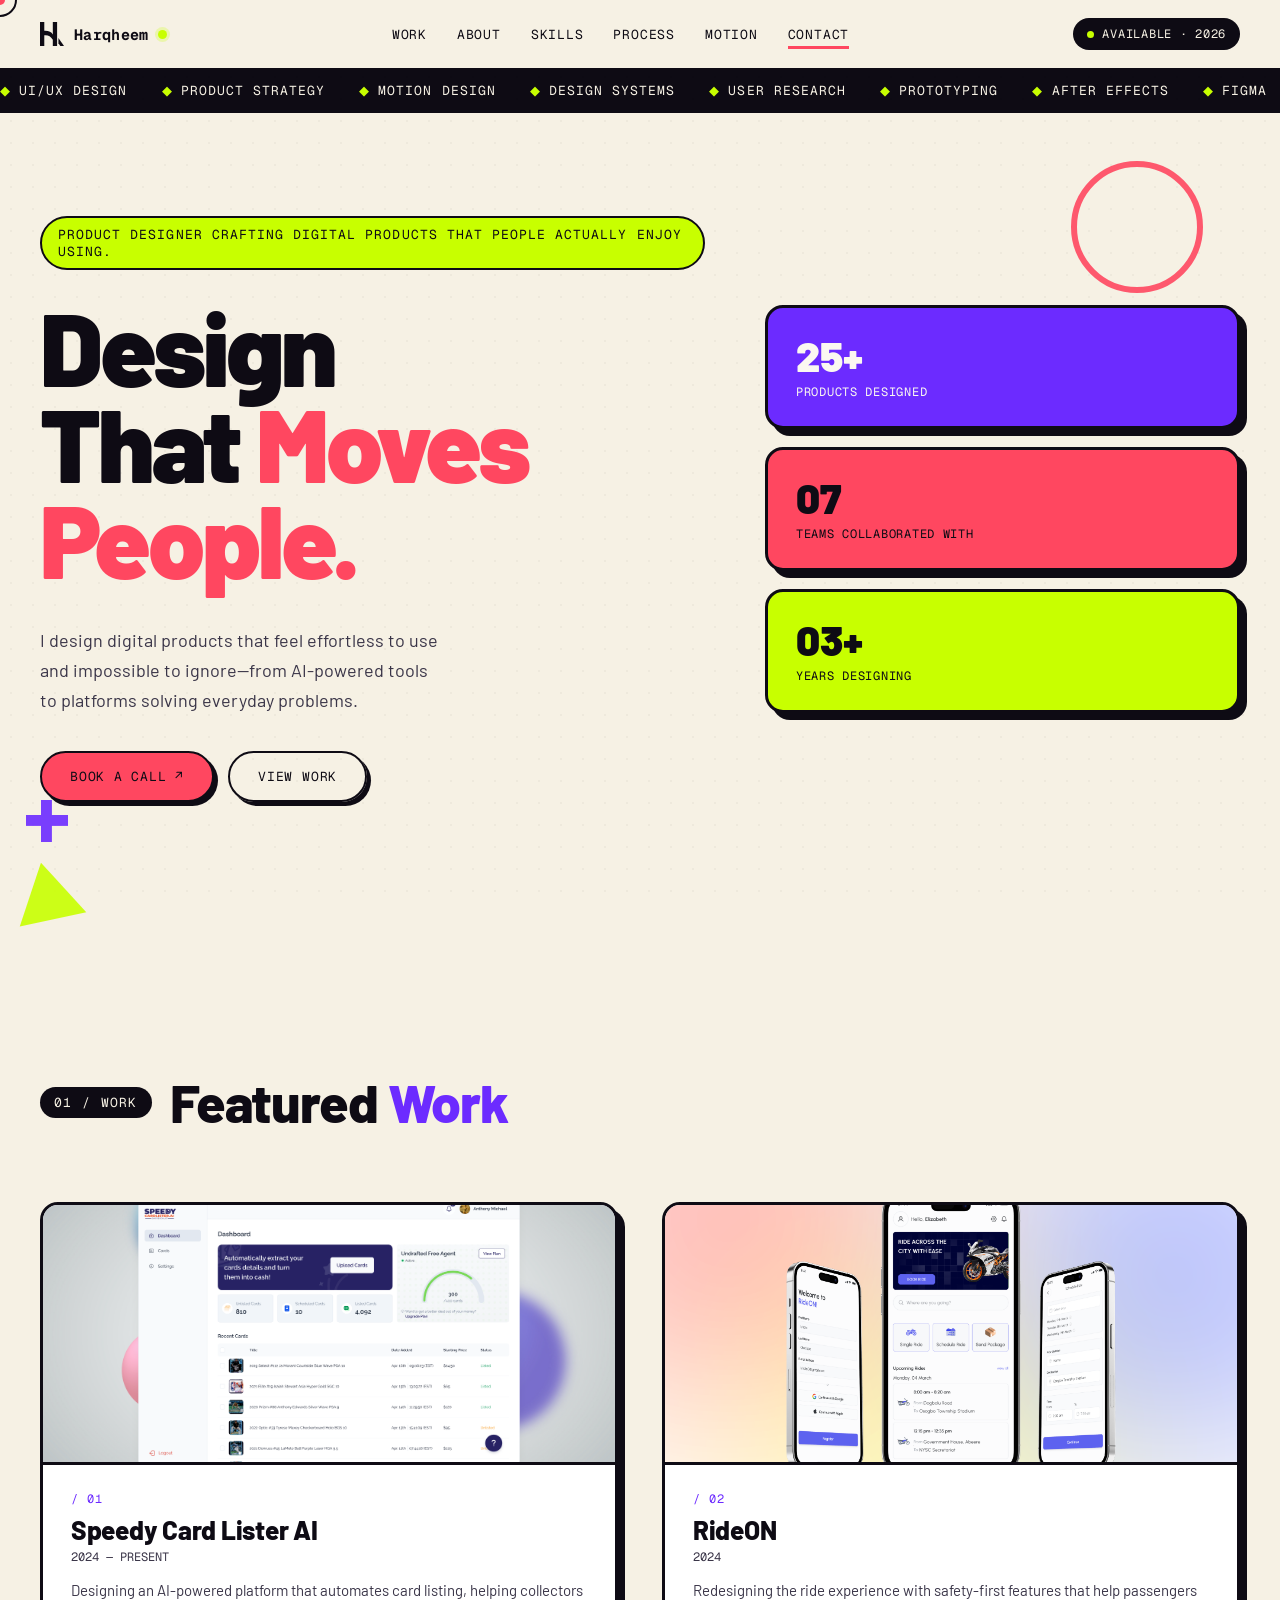
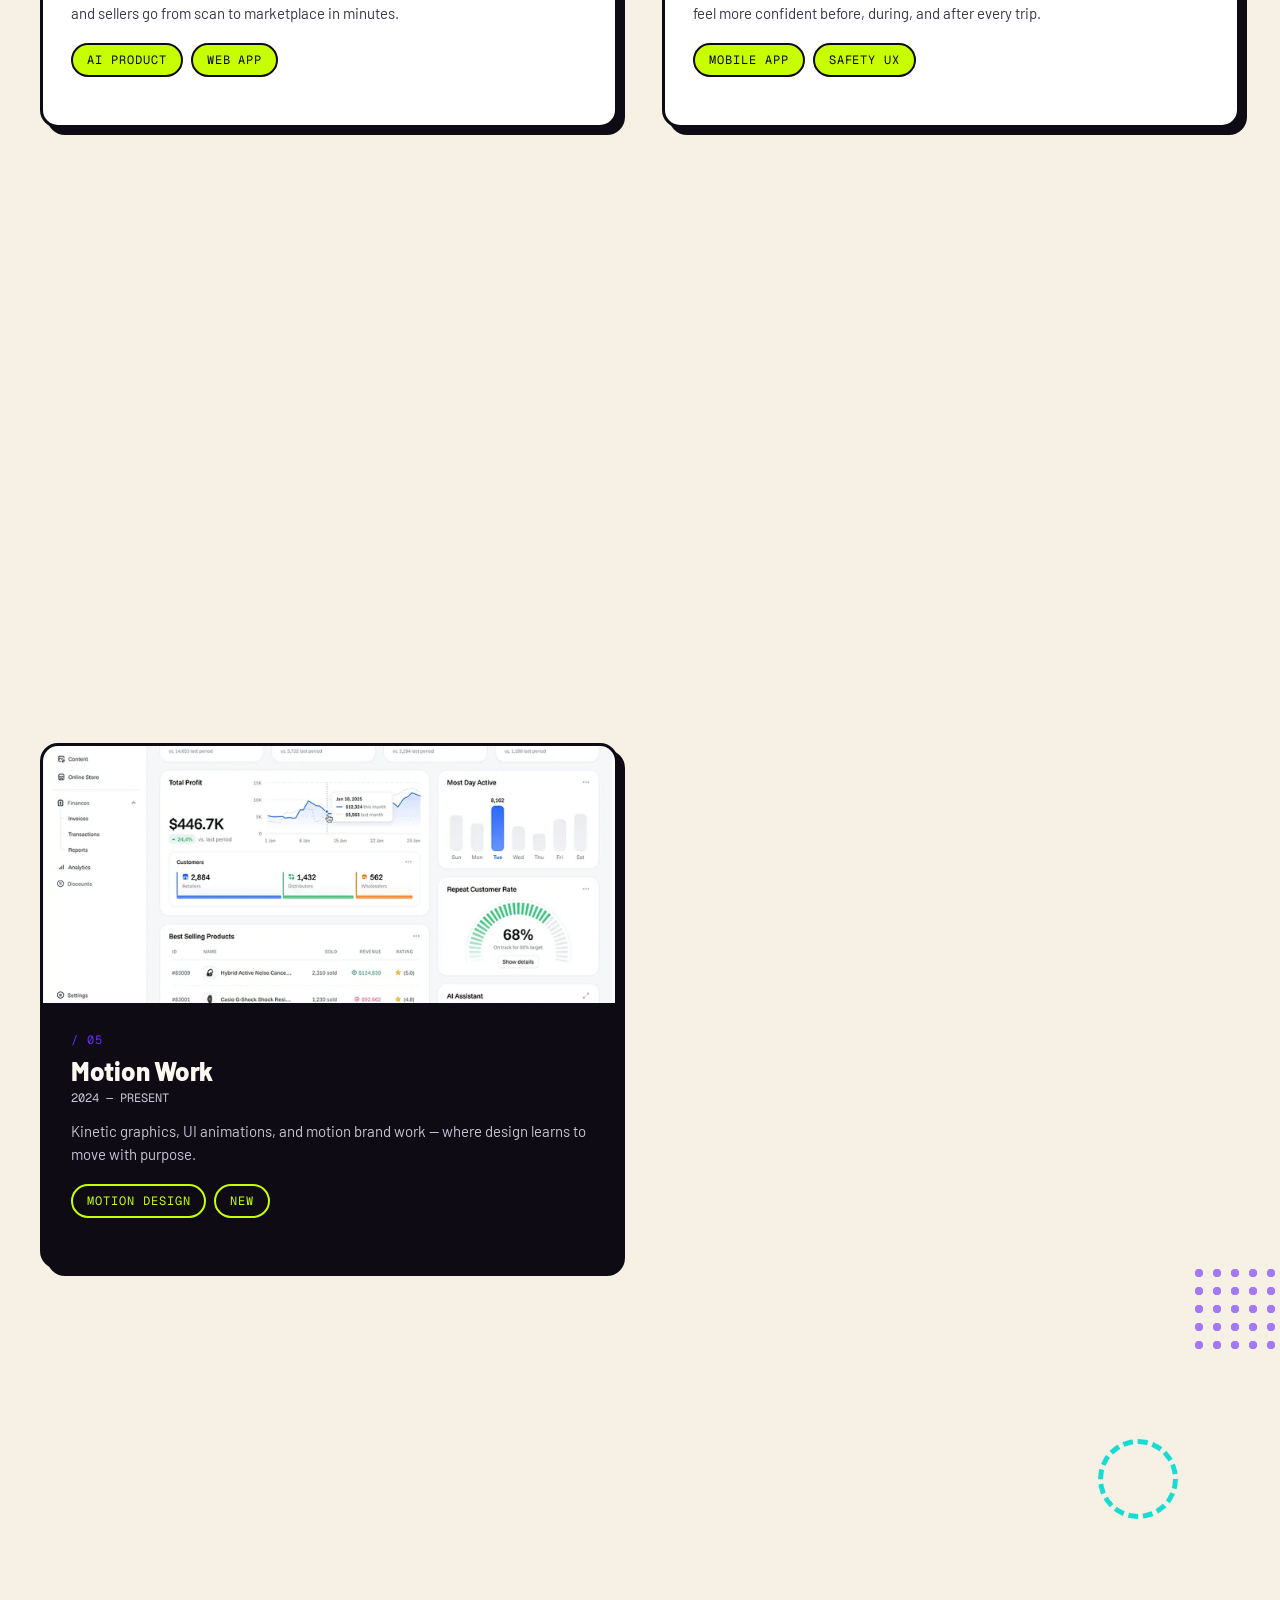
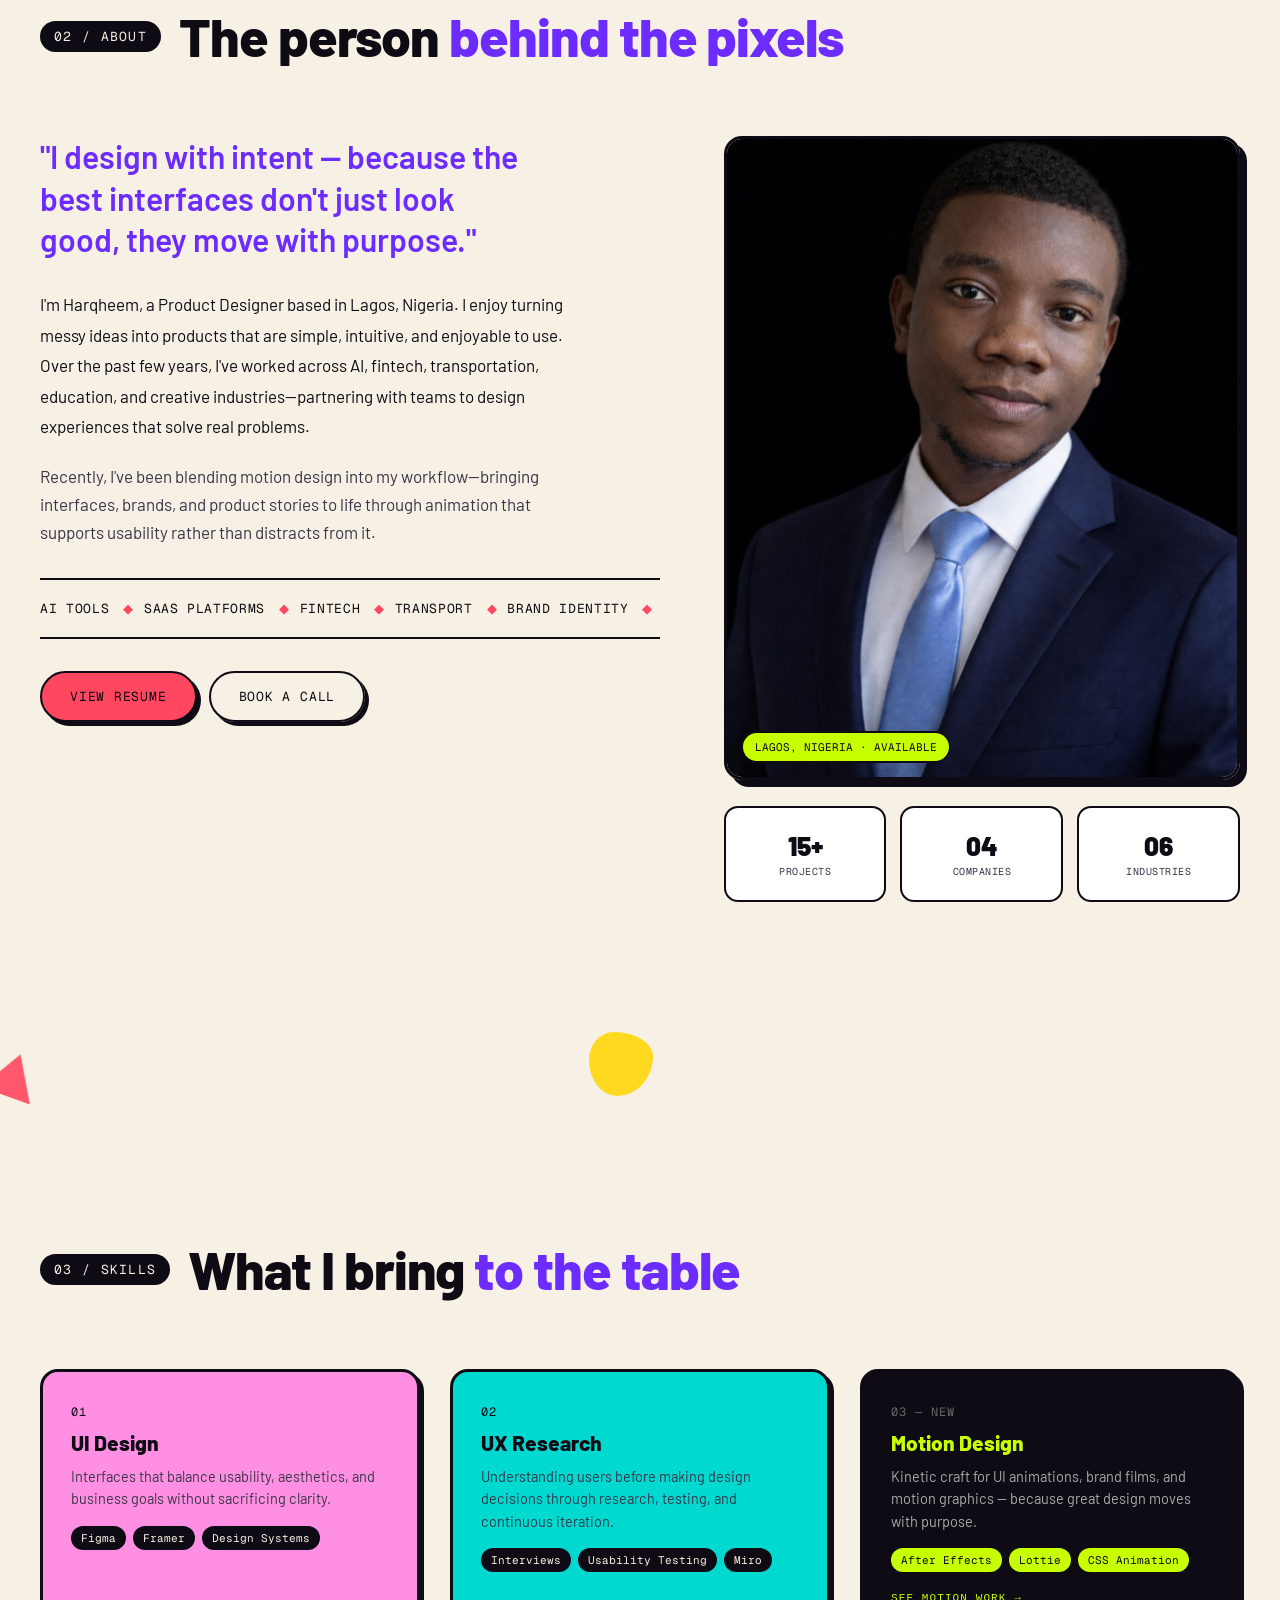
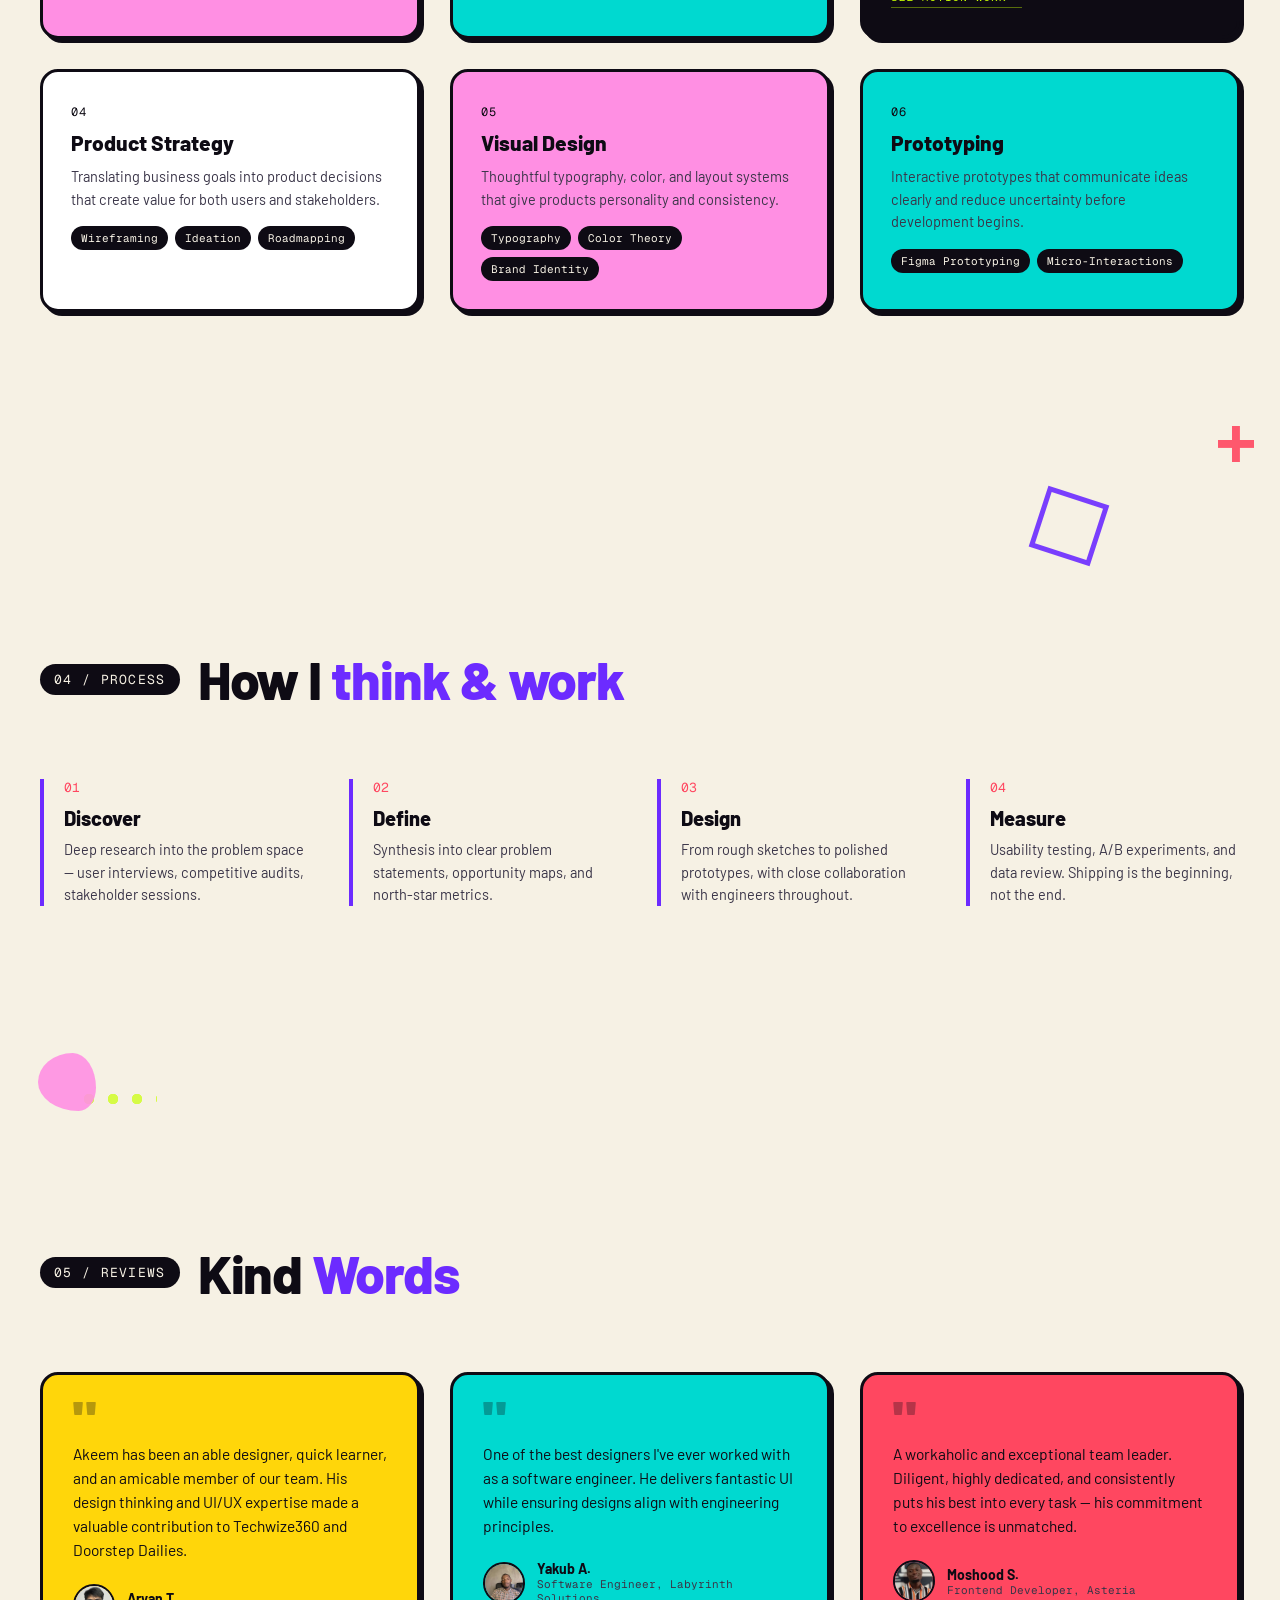
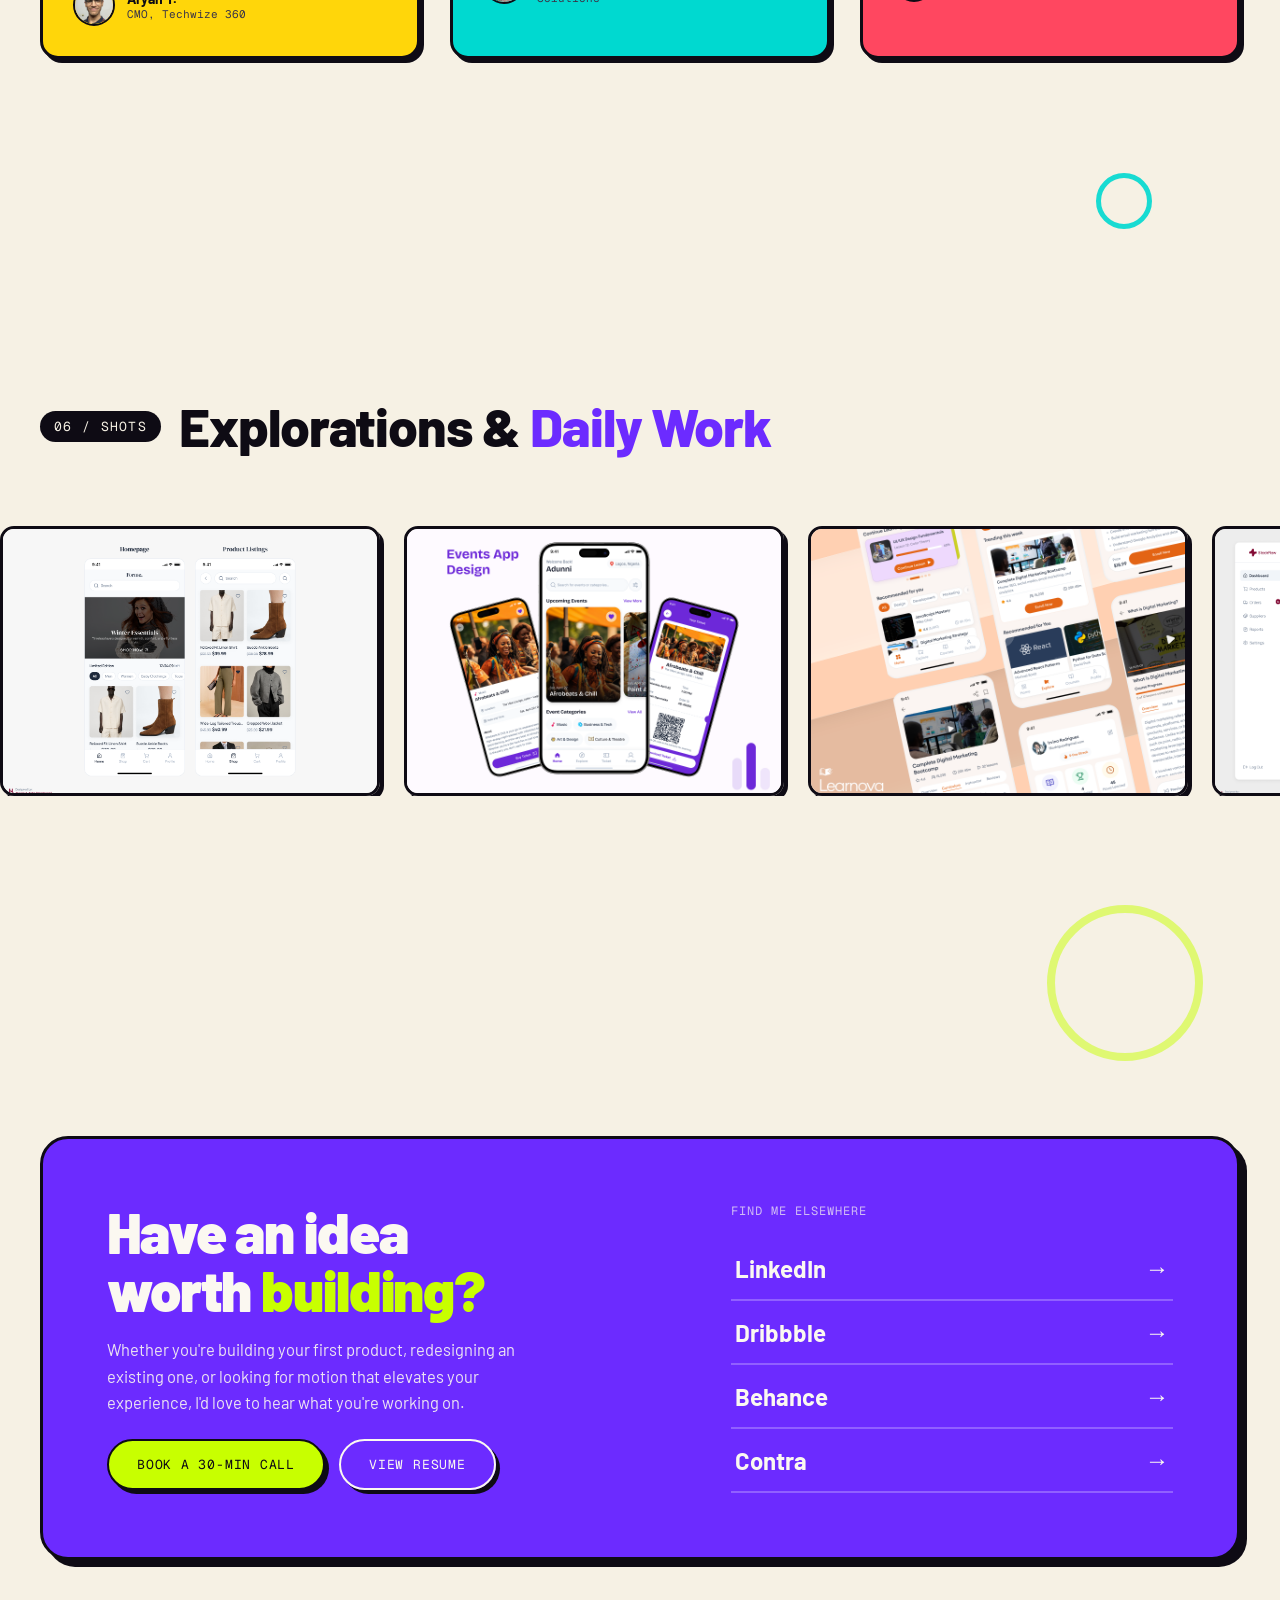
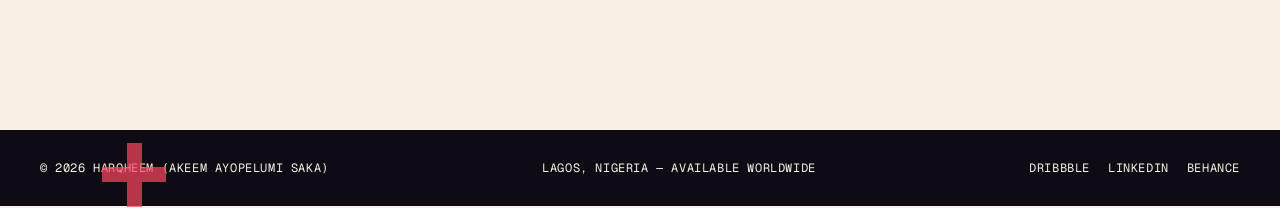
==== commit ab5a52bc: "Redesign V 1.1" ====
--- a/index.html
+++ b/index.html
@@ -150,15 +150,15 @@
     </a>
 
     <a class="project-card fade-in d2" href="consmmefs.html" data-transition>
-      <img class="project-img" src="consm 1.png" alt="CONSMMEFS"/>
+      <img class="project-img" src="consm 1.png" alt="CONSMMEFS School Portal"/>
       <div class="project-body">
         <div class="project-num">/ 03</div>
-        <div class="project-title">CONSMMEFS</div>
+        <div class="project-title">CONSMMEFS School Portal</div>
         <div class="project-year">2024</div>
-        <p class="project-desc">Reimagining the admissions experience for students and administrators with a faster, more intuitive application platform.</p>
+        <p class="project-desc">Designing a digital campus experience—from admission to graduation, for students and administrators alike.</p>
         <div class="project-tags">
-          <span class="project-tag">Dashboard</span>
-          <span class="project-tag">Fintech</span>
+          <span class="project-tag">Education</span>
+          <span class="project-tag">Student Information System</span>
         </div>
       </div>
     </a>
--- a/style.css
+++ b/style.css
@@ -228,8 +228,9 @@
 .project-desc{font-size:15px;line-height:1.55;color:var(--ink-soft);margin-bottom:18px;}
 .project-tags{display:flex;gap:8px;flex-wrap:wrap;}
 .project-tag{font-family:var(--mono);font-size:11px;text-transform:uppercase;letter-spacing:.05em;border:2px solid var(--line);padding:5px 11px;border-radius:999px;}
-.motion-card{background:var(--ink);color:var(--paper);}
-.motion-card .project-tag{border-color:var(--lime);color:var(--lime);}
+.motion-card{background:var(--ink-fixed);color:var(--paper-fixed);}
+.motion-card .project-tag{background:transparent;border-color:var(--lime);color:var(--lime);}
+.motion-card .project-year, .motion-card .project-desc{color:#cbc4d9;}
 .motion-card-visual{height:260px;display:flex;align-items:center;justify-content:center;background:repeating-linear-gradient(135deg,#1a1626,#1a1626 12px,#211a33 12px,#211a33 24px);border-bottom:3px solid var(--line);}
 @media (max-width:860px){.projects-grid{grid-template-columns:1fr;}}
 
@@ -433,13 +434,13 @@
 .next-project, .back-to-first{
   display:flex;align-items:center;justify-content:space-between;
   max-width:920px;margin:0 auto 60px;padding:34px 40px;
-  border:3px solid var(--line);border-radius:20px;background:var(--ink);color:var(--paper);
+  border:3px solid var(--line);border-radius:20px;background:var(--ink-fixed);color:var(--paper-fixed);
   box-shadow:var(--shadow-off);transition:transform .2s,box-shadow .2s;
 }
 .next-project:hover, .back-to-first:hover{transform:translate(4px,4px);box-shadow:3px 3px 0 var(--lime);}
 .next-label{font-family:var(--mono);font-size:11px;text-transform:uppercase;color:var(--lime);margin-bottom:6px;letter-spacing:.06em;}
 .next-title{font-family:var(--grotesk);font-weight:800;font-size:26px;}
-.next-arrow svg{width:26px;height:26px;stroke:var(--paper);fill:none;stroke-width:2;}
+.next-arrow svg{width:26px;height:26px;stroke:var(--paper-fixed);fill:none;stroke-width:2;}
 
 /* ============================================================
    MOTION PAGE
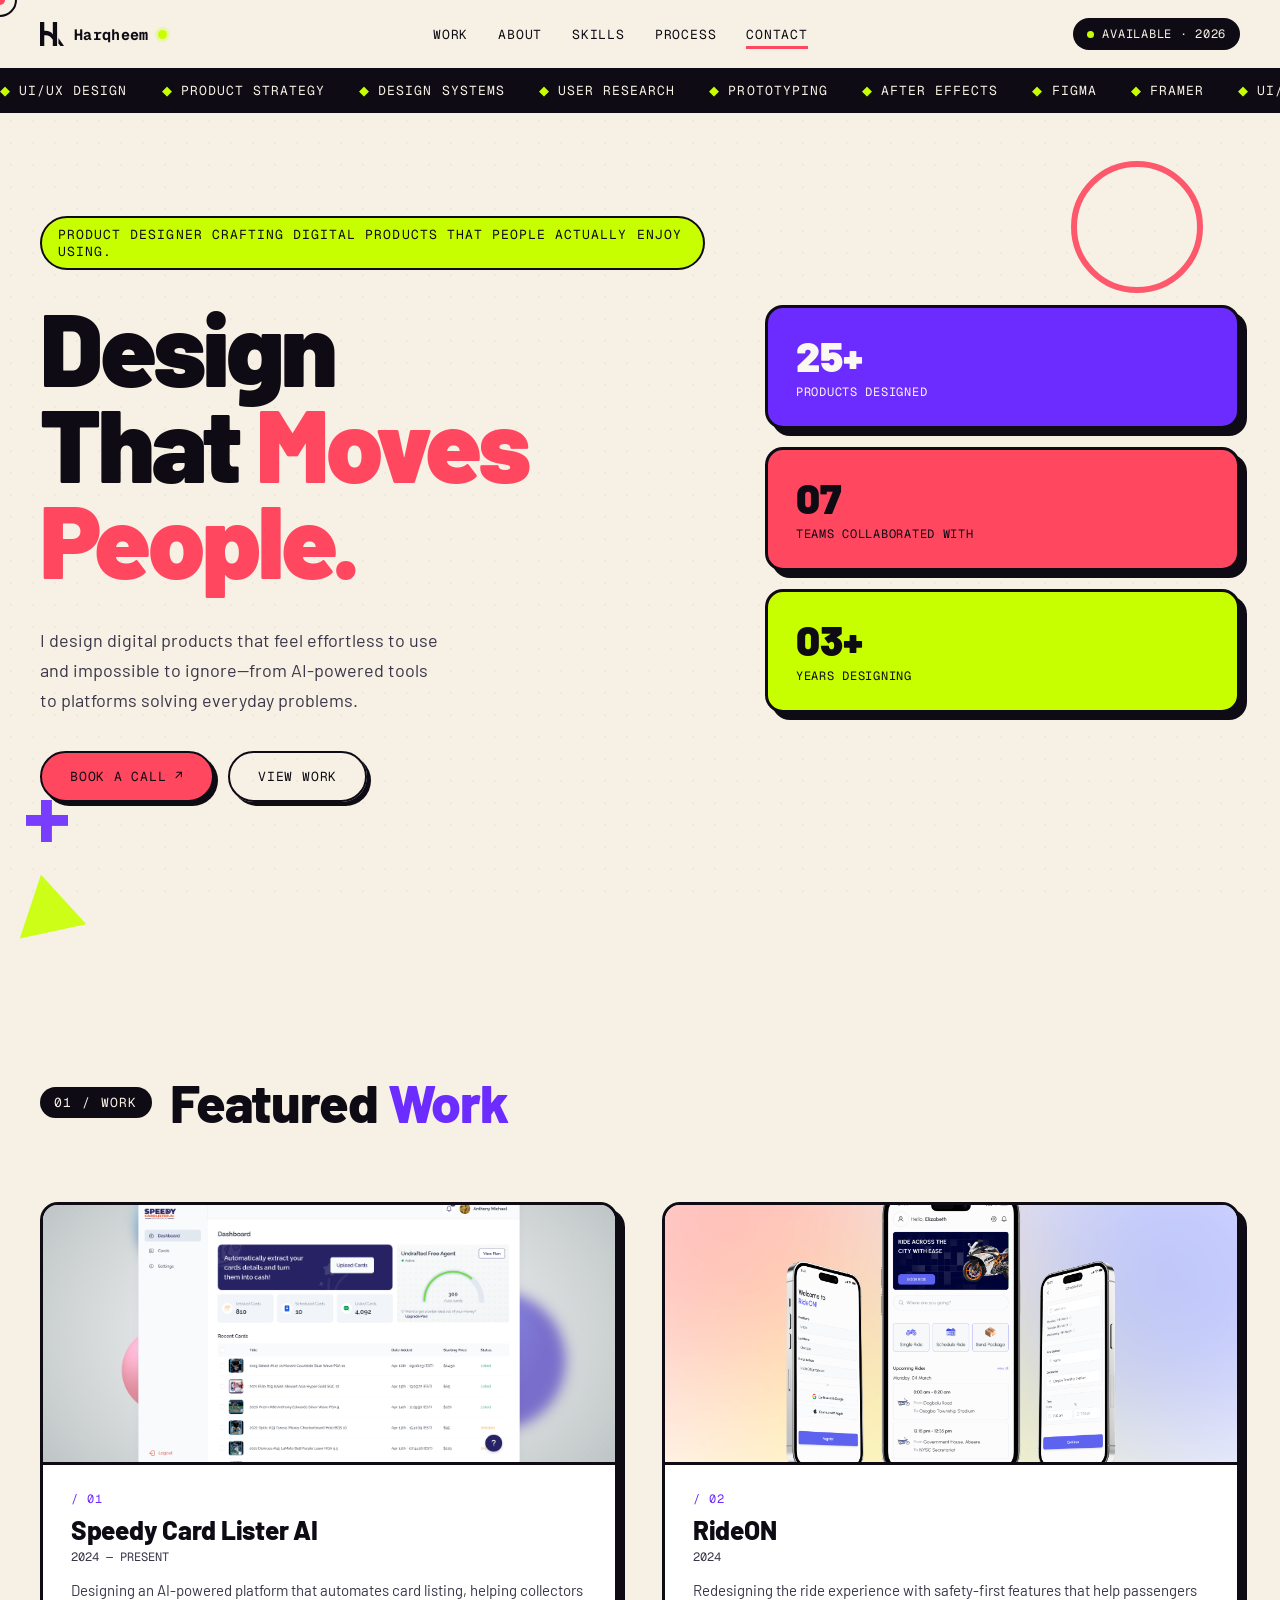
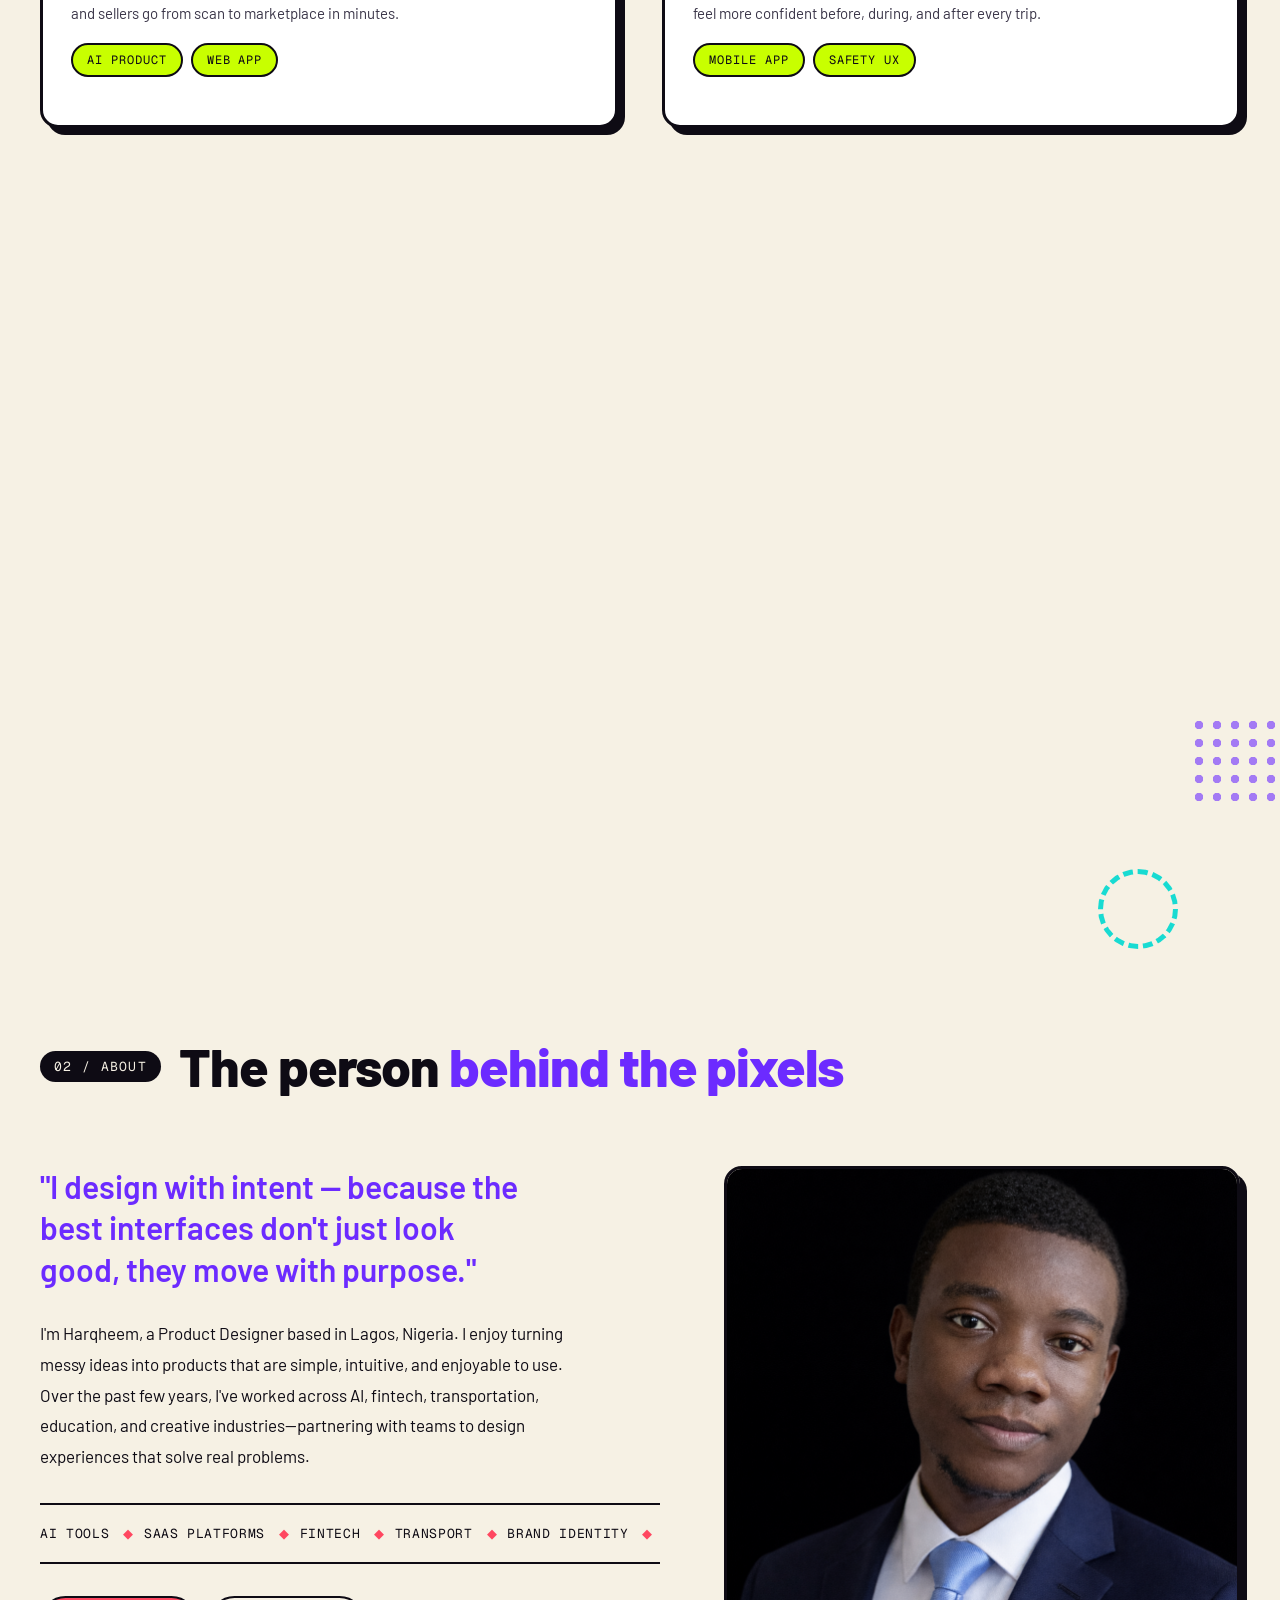
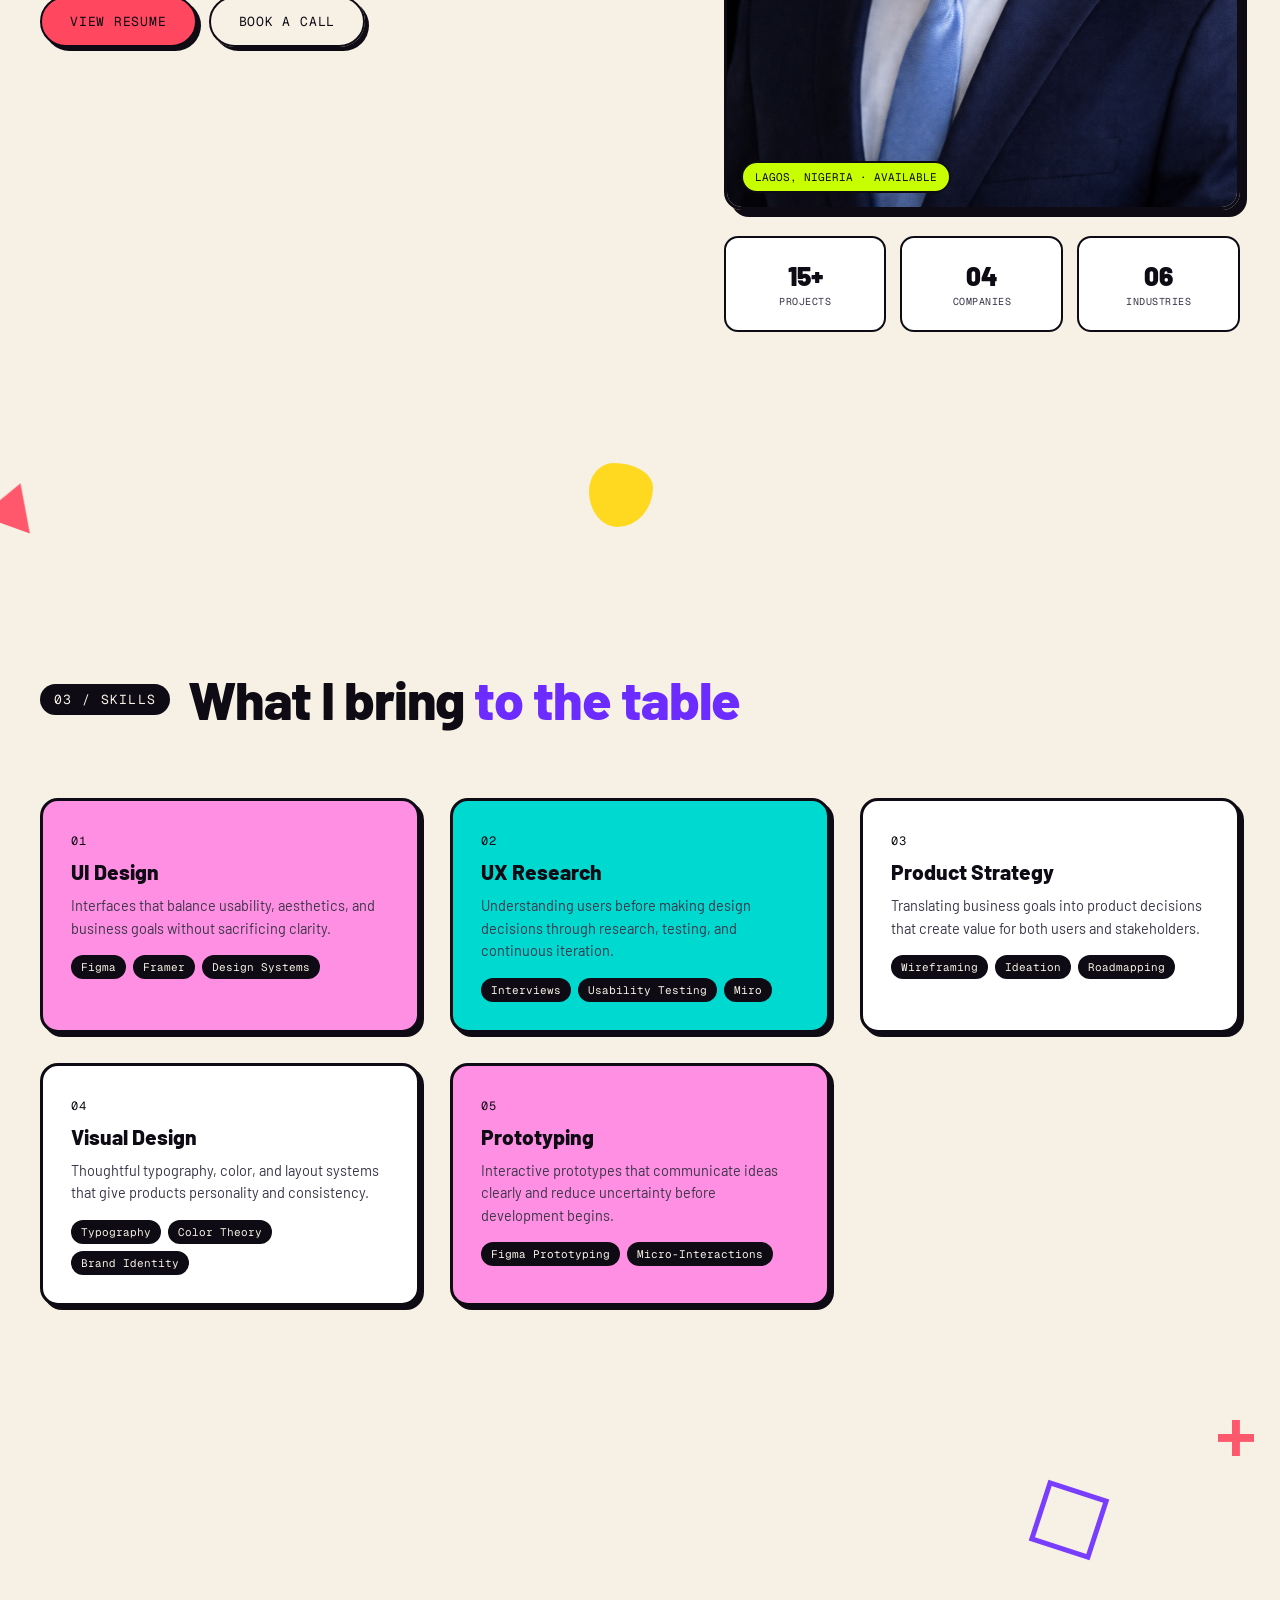
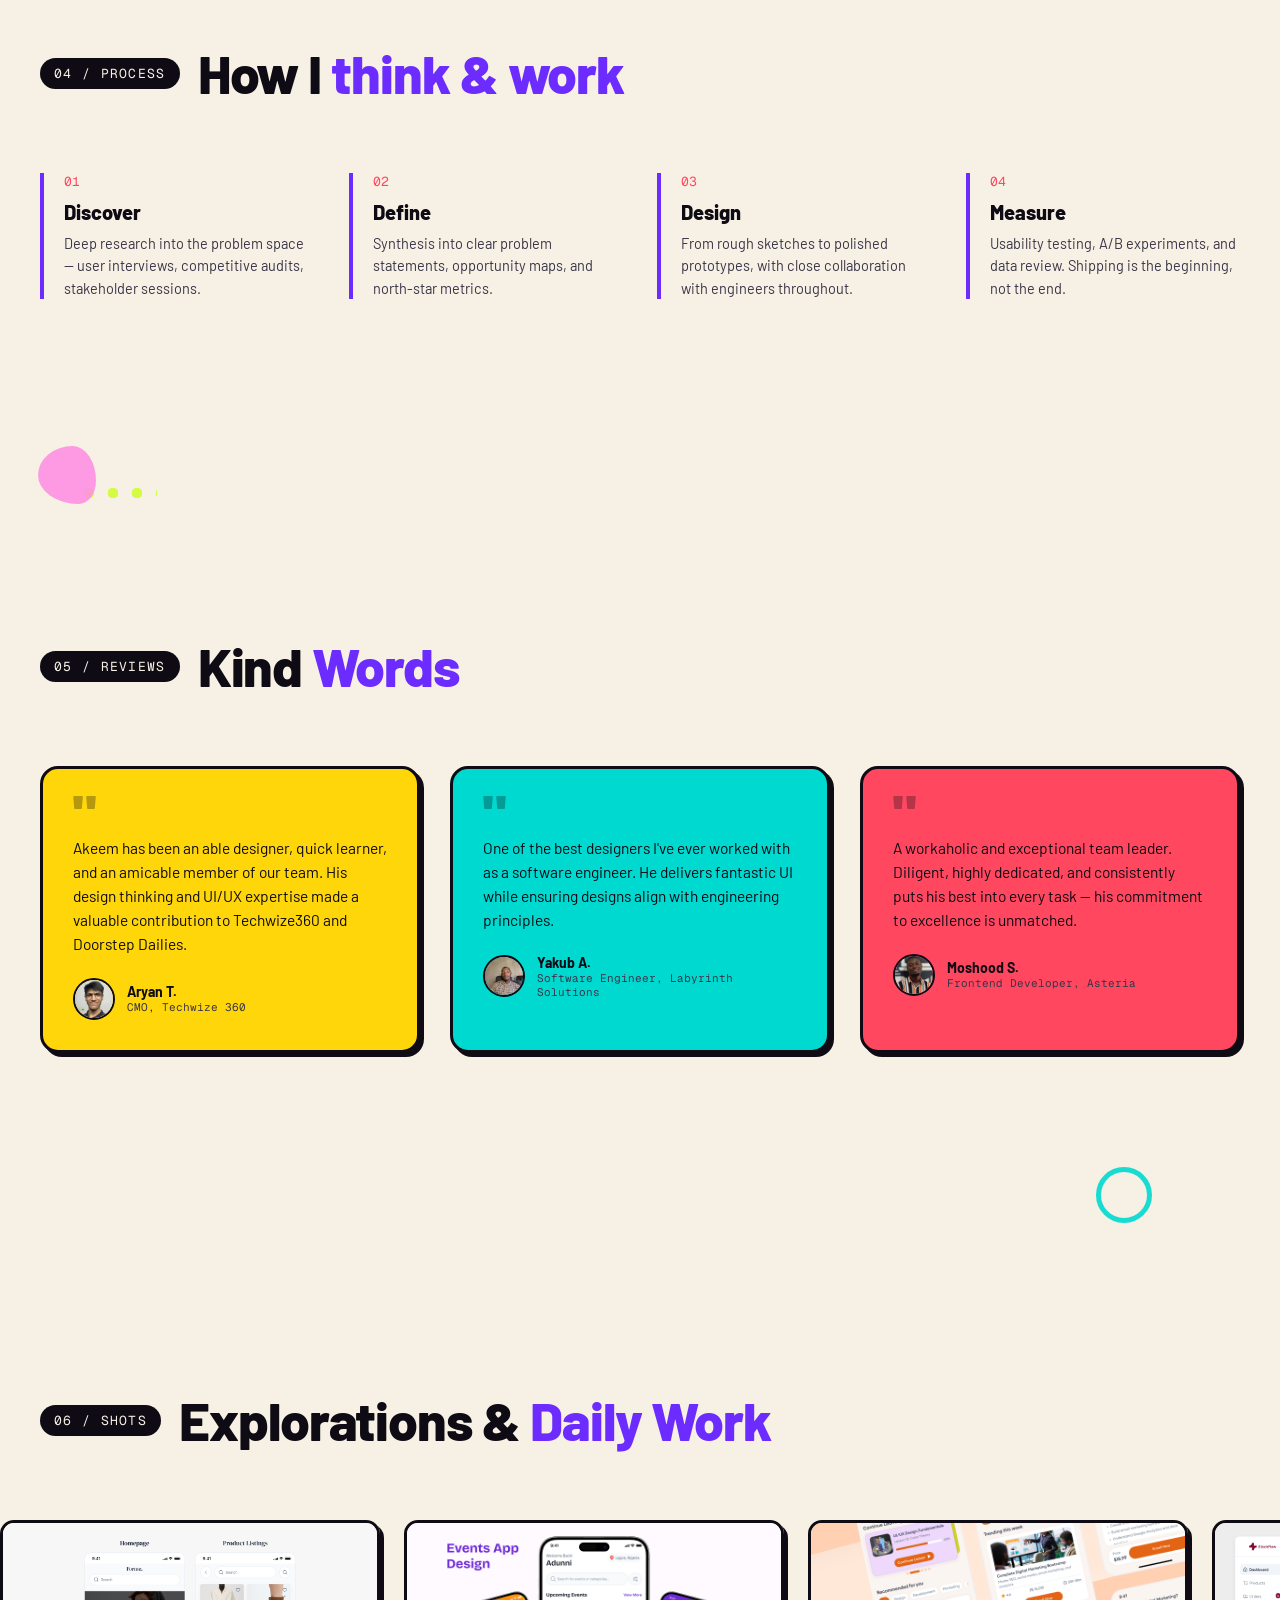
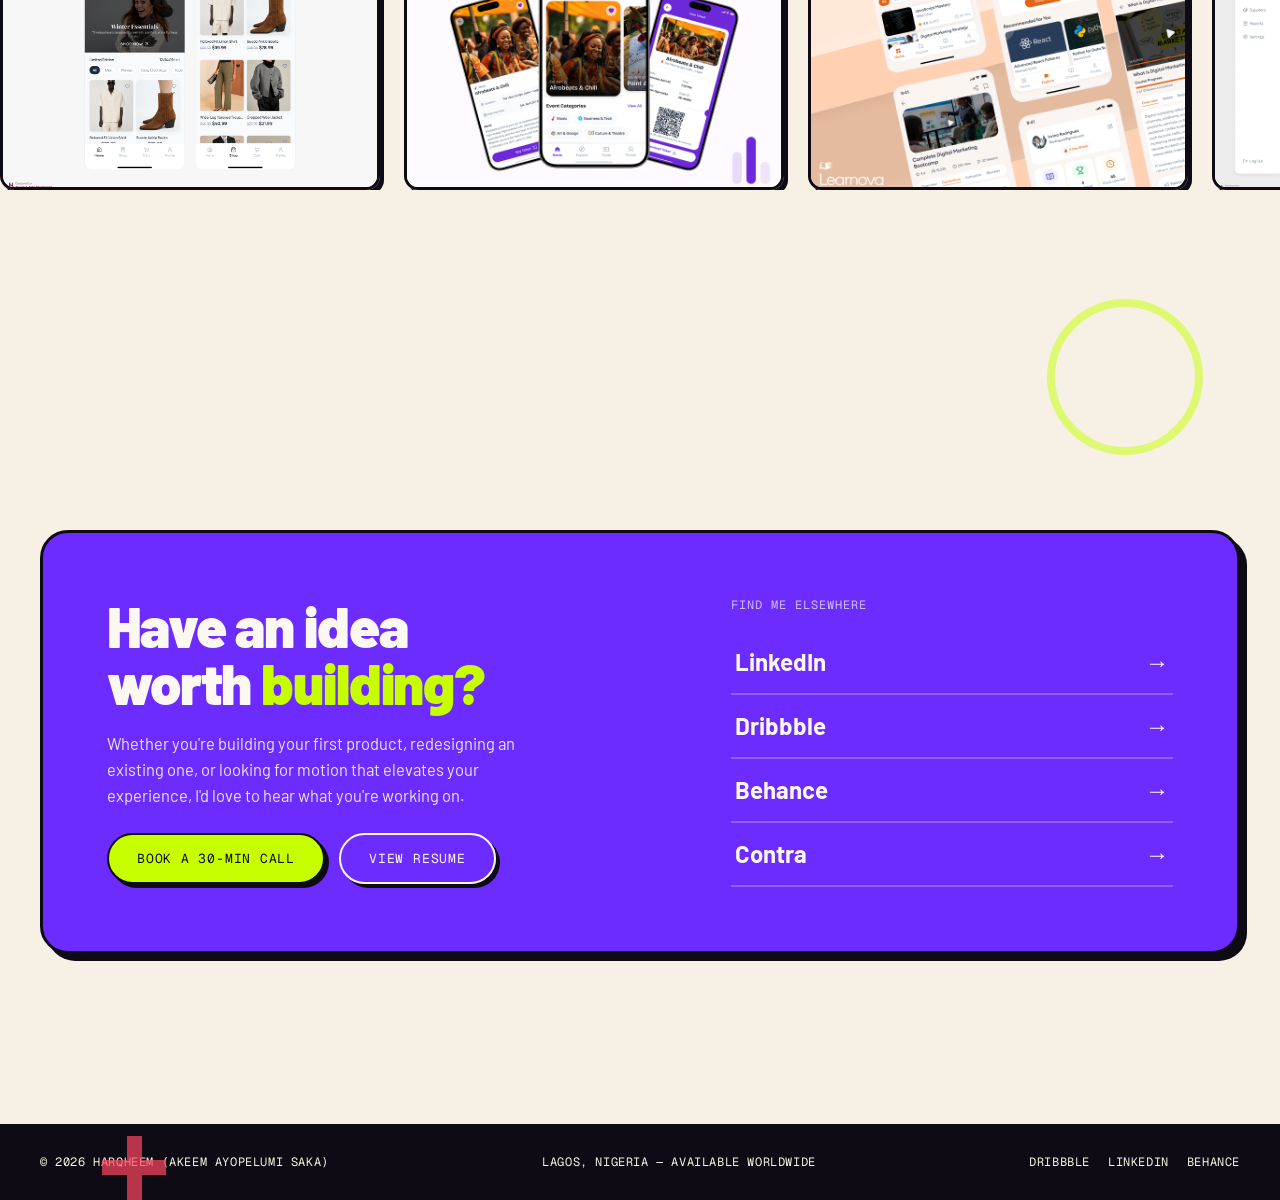
==== commit a507f702: "Motion Removed" ====
--- a/index.html
+++ b/index.html
@@ -36,7 +36,9 @@
   <a href="#about">About</a>
   <a href="#skills">Skills</a>
   <a href="#process">Process</a>
+  <!-- MOTION DESIGN — disabled until portfolio is ready, uncomment to re-enable
   <a href="motion.html">Motion ↗</a>
+  -->
   <a href="#contact" class="mobile-cta">Let's Talk</a>
 </div>
 
@@ -50,7 +52,9 @@
     <a href="#about">About</a>
     <a href="#skills">Skills</a>
     <a href="#process">Process</a>
+    <!-- MOTION DESIGN — disabled until portfolio is ready, uncomment to re-enable
     <a href="motion.html">Motion</a>
+    -->
     <a href="#contact">Contact</a>
   </div>
   <div class="nav-status"><span class="nav-status-dot"></span>Available · 2026</div>
@@ -61,7 +65,7 @@
   <div class="ticker-inner">
     <span class="ticker-item"><span class="dot">◆</span>UI/UX Design</span>
     <span class="ticker-item"><span class="dot">◆</span>Product Strategy</span>
-    <span class="ticker-item"><span class="dot">◆</span>Motion Design</span>
+    <!-- MOTION DESIGN — disabled until portfolio is ready: <span class="ticker-item"><span class="dot">◆</span>Motion Design</span> -->
     <span class="ticker-item"><span class="dot">◆</span>Design Systems</span>
     <span class="ticker-item"><span class="dot">◆</span>User Research</span>
     <span class="ticker-item"><span class="dot">◆</span>Prototyping</span>
@@ -70,7 +74,7 @@
     <span class="ticker-item"><span class="dot">◆</span>Framer</span>
     <span class="ticker-item"><span class="dot">◆</span>UI/UX Design</span>
     <span class="ticker-item"><span class="dot">◆</span>Product Strategy</span>
-    <span class="ticker-item"><span class="dot">◆</span>Motion Design</span>
+    <!-- MOTION DESIGN — disabled until portfolio is ready: <span class="ticker-item"><span class="dot">◆</span>Motion Design</span> -->
     <span class="ticker-item"><span class="dot">◆</span>Design Systems</span>
     <span class="ticker-item"><span class="dot">◆</span>User Research</span>
     <span class="ticker-item"><span class="dot">◆</span>Prototyping</span>
@@ -177,6 +181,7 @@
       </div>
     </a>
 
+    <!-- MOTION DESIGN — disabled until portfolio is ready, uncomment to re-enable
     <a class="project-card motion-card fade-in d4" href="motion.html" data-transition>
       <img class="project-img" src="image 4.png" alt="Motion Design Work"/>
       <div class="project-body">
@@ -190,6 +195,7 @@
         </div>
       </div>
     </a>
+    -->
 
   </div>
 </section>
@@ -205,7 +211,9 @@
       <p class="about-quote">"I design with intent — because the best interfaces don't just look good, they move with purpose."</p>
       <div>
         <p class="about-text">I'm Harqheem, a Product Designer based in Lagos, Nigeria. I enjoy turning messy ideas into products that are simple, intuitive, and enjoyable to use. Over the past few years, I've worked across AI, fintech, transportation, education, and creative industries—partnering with teams to design experiences that solve real problems.</p>
+        <!-- MOTION DESIGN — disabled until portfolio is ready, uncomment to re-enable
         <p class="about-extra">Recently, I've been blending motion design into my workflow—bringing interfaces, brands, and product stories to life through animation that supports usability rather than distracts from it.</p>
+        -->
         <div class="about-marquee-wrap" style="margin-top:32px;">
           <div class="about-marquee">
             <span class="about-marquee-item">AI Tools<span class="bullet">◆</span></span>
@@ -213,13 +221,13 @@
             <span class="about-marquee-item">Fintech<span class="bullet">◆</span></span>
             <span class="about-marquee-item">Transport<span class="bullet">◆</span></span>
             <span class="about-marquee-item">Brand Identity<span class="bullet">◆</span></span>
-            <span class="about-marquee-item">Motion Design<span class="bullet">◆</span></span>
+            <!-- MOTION DESIGN — disabled until portfolio is ready: <span class="about-marquee-item">Motion Design<span class="bullet">◆</span></span> -->
             <span class="about-marquee-item">AI Tools<span class="bullet">◆</span></span>
             <span class="about-marquee-item">SaaS Platforms<span class="bullet">◆</span></span>
             <span class="about-marquee-item">Fintech<span class="bullet">◆</span></span>
             <span class="about-marquee-item">Transport<span class="bullet">◆</span></span>
             <span class="about-marquee-item">Brand Identity<span class="bullet">◆</span></span>
-            <span class="about-marquee-item">Motion Design<span class="bullet">◆</span></span>
+            <!-- MOTION DESIGN — disabled until portfolio is ready: <span class="about-marquee-item">Motion Design<span class="bullet">◆</span></span> -->
           </div>
         </div>
         <div style="display:flex;gap:12px;flex-wrap:wrap;margin-top:32px;">
@@ -261,6 +269,7 @@
       <p class="skill-desc">Understanding users before making design decisions through research, testing, and continuous iteration.</p>
       <div class="skill-tools"><span class="skill-tool">Interviews</span><span class="skill-tool">Usability Testing</span><span class="skill-tool">Miro</span></div>
     </div>
+    <!-- MOTION DESIGN — disabled until portfolio is ready, uncomment to re-enable (and renumber the cells below back to 04/05/06)
     <div class="skill-cell fade-in d2" style="background:var(--black);color:var(--white);">
       <span class="skill-num" style="color:#666;">03 — NEW</span>
       <div class="skill-name" style="color:var(--green);">Motion Design</div>
@@ -268,20 +277,21 @@
       <div class="skill-tools"><span class="skill-tool" style="background:var(--green);color:var(--black);">After Effects</span><span class="skill-tool" style="background:var(--green);color:var(--black);">Lottie</span><span class="skill-tool" style="background:var(--green);color:var(--black);">CSS Animation</span></div>
       <a href="motion.html" style="display:inline-flex;align-items:center;gap:8px;margin-top:20px;font-family:'Space Mono',monospace;font-size:11px;letter-spacing:0.1em;text-transform:uppercase;color:var(--green);text-decoration:none;border-bottom:1px solid rgba(200,255,0,0.4);padding-bottom:3px;">See Motion Work →</a>
     </div>
+    -->
     <div class="skill-cell fade-in">
-      <span class="skill-num">04</span>
+      <span class="skill-num">03</span>
       <div class="skill-name">Product Strategy</div>
       <p class="skill-desc">Translating business goals into product decisions that create value for both users and stakeholders.</p>
       <div class="skill-tools"><span class="skill-tool">Wireframing</span><span class="skill-tool">Ideation</span><span class="skill-tool">Roadmapping</span></div>
     </div>
     <div class="skill-cell fade-in d1">
-      <span class="skill-num">05</span>
+      <span class="skill-num">04</span>
       <div class="skill-name">Visual Design</div>
       <p class="skill-desc">Thoughtful typography, color, and layout systems that give products personality and consistency.</p>
       <div class="skill-tools"><span class="skill-tool">Typography</span><span class="skill-tool">Color Theory</span><span class="skill-tool">Brand Identity</span></div>
     </div>
     <div class="skill-cell fade-in d2">
-      <span class="skill-num">06</span>
+      <span class="skill-num">05</span>
       <div class="skill-name">Prototyping</div>
       <p class="skill-desc">Interactive prototypes that communicate ideas clearly and reduce uncertainty before development begins.</p>
       <div class="skill-tools"><span class="skill-tool">Figma Prototyping</span><span class="skill-tool">Micro-Interactions</span></div>
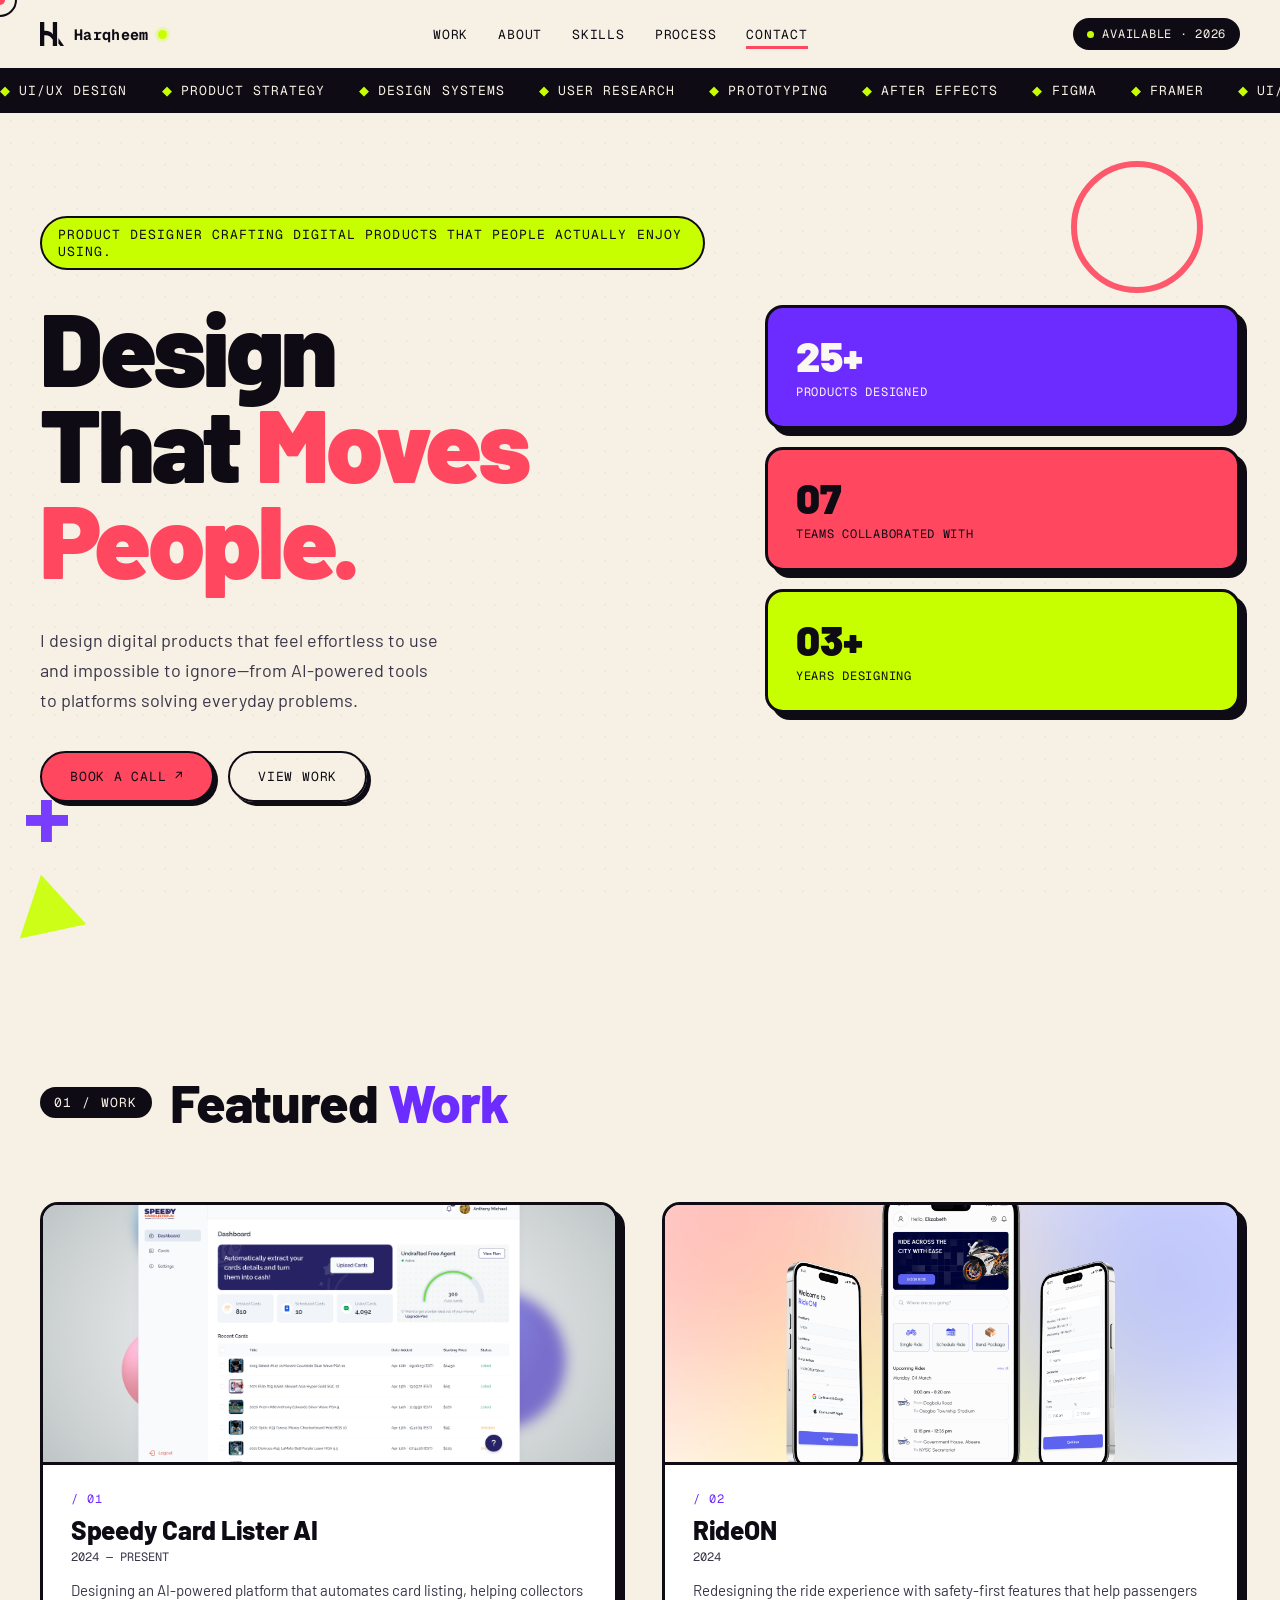
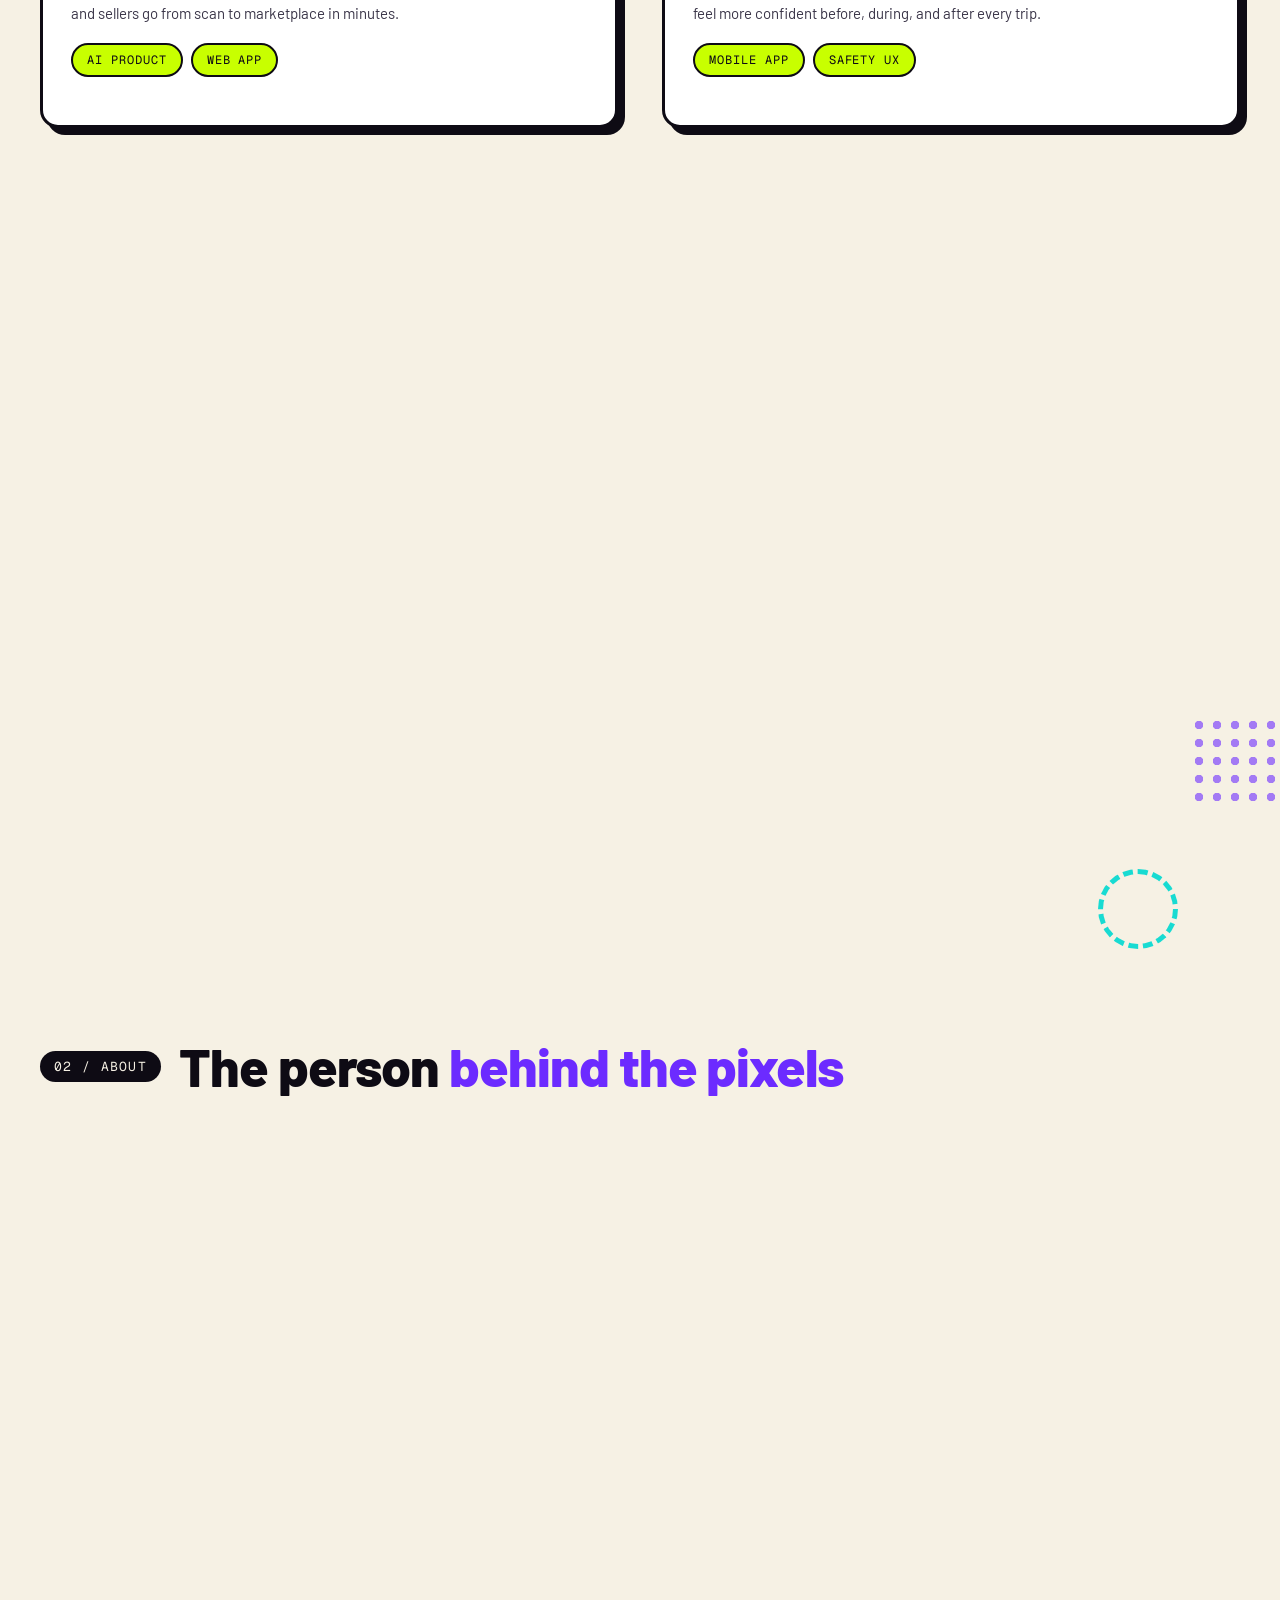
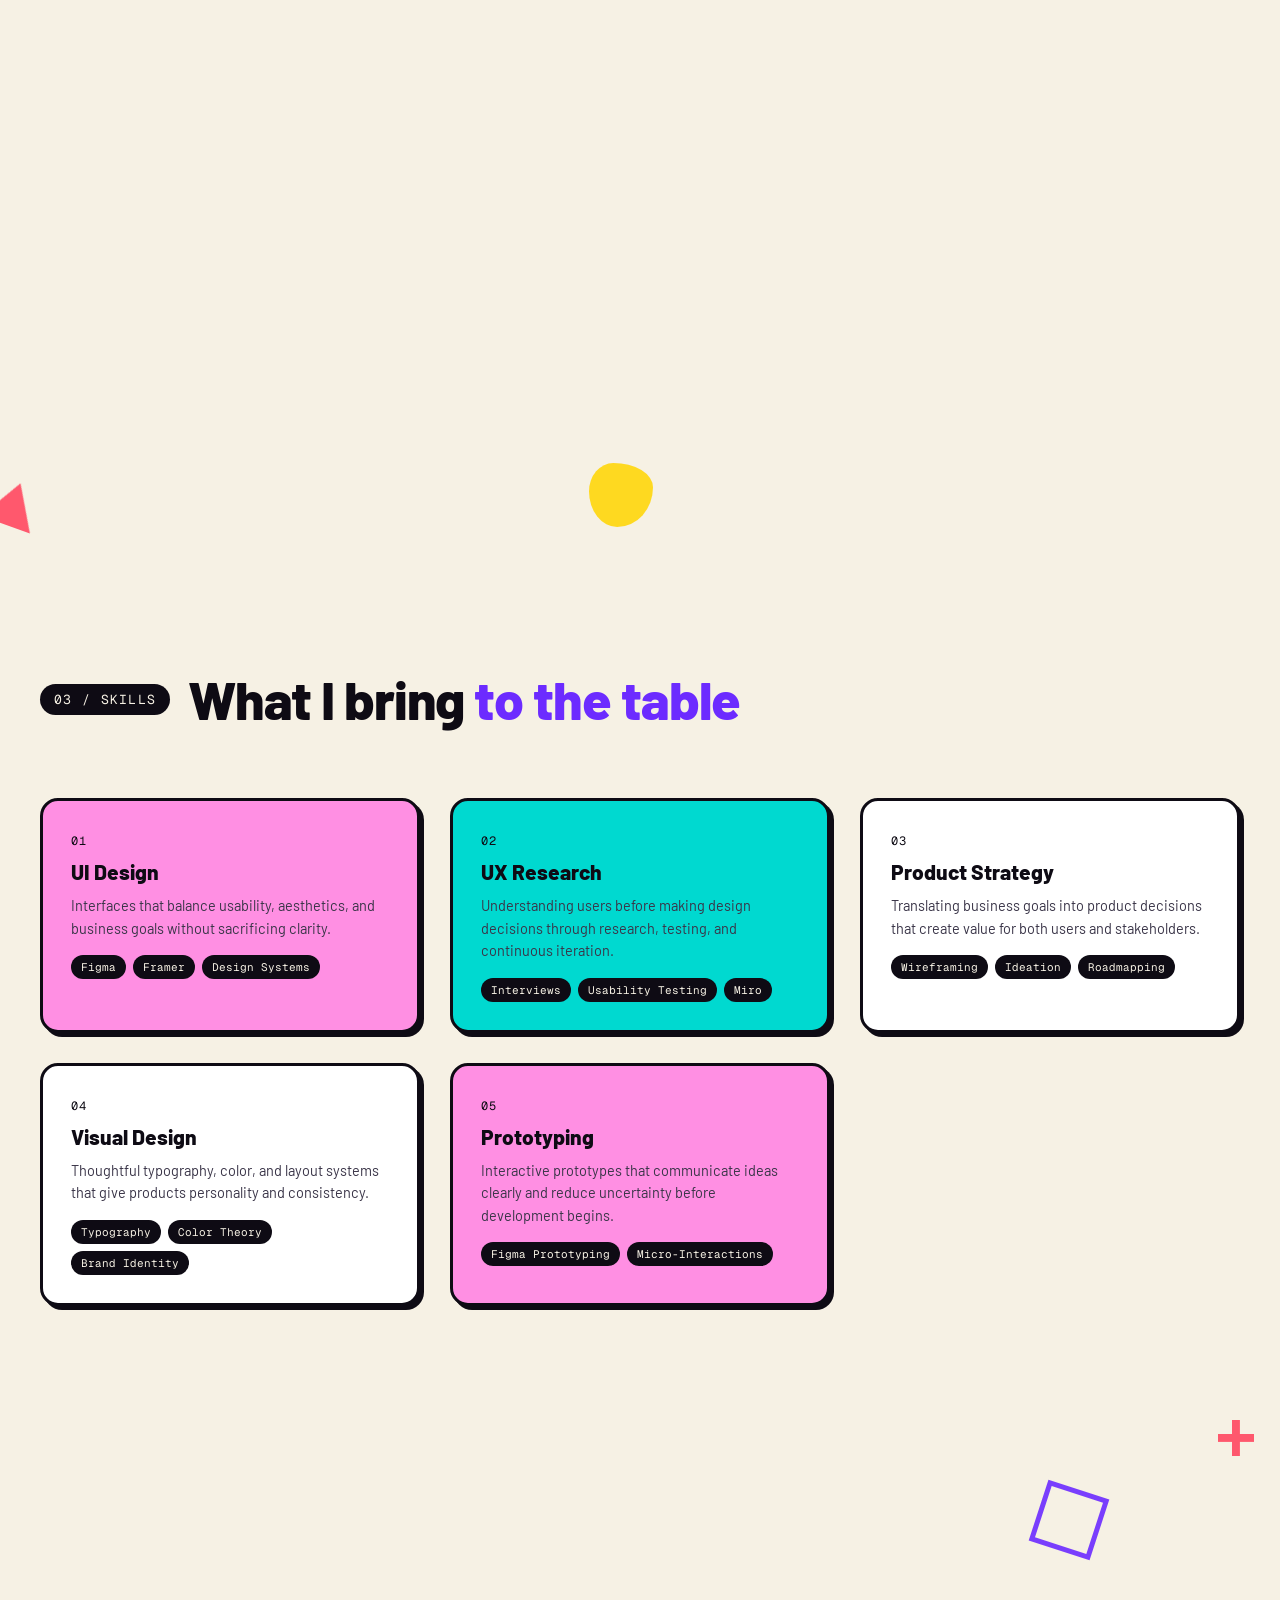
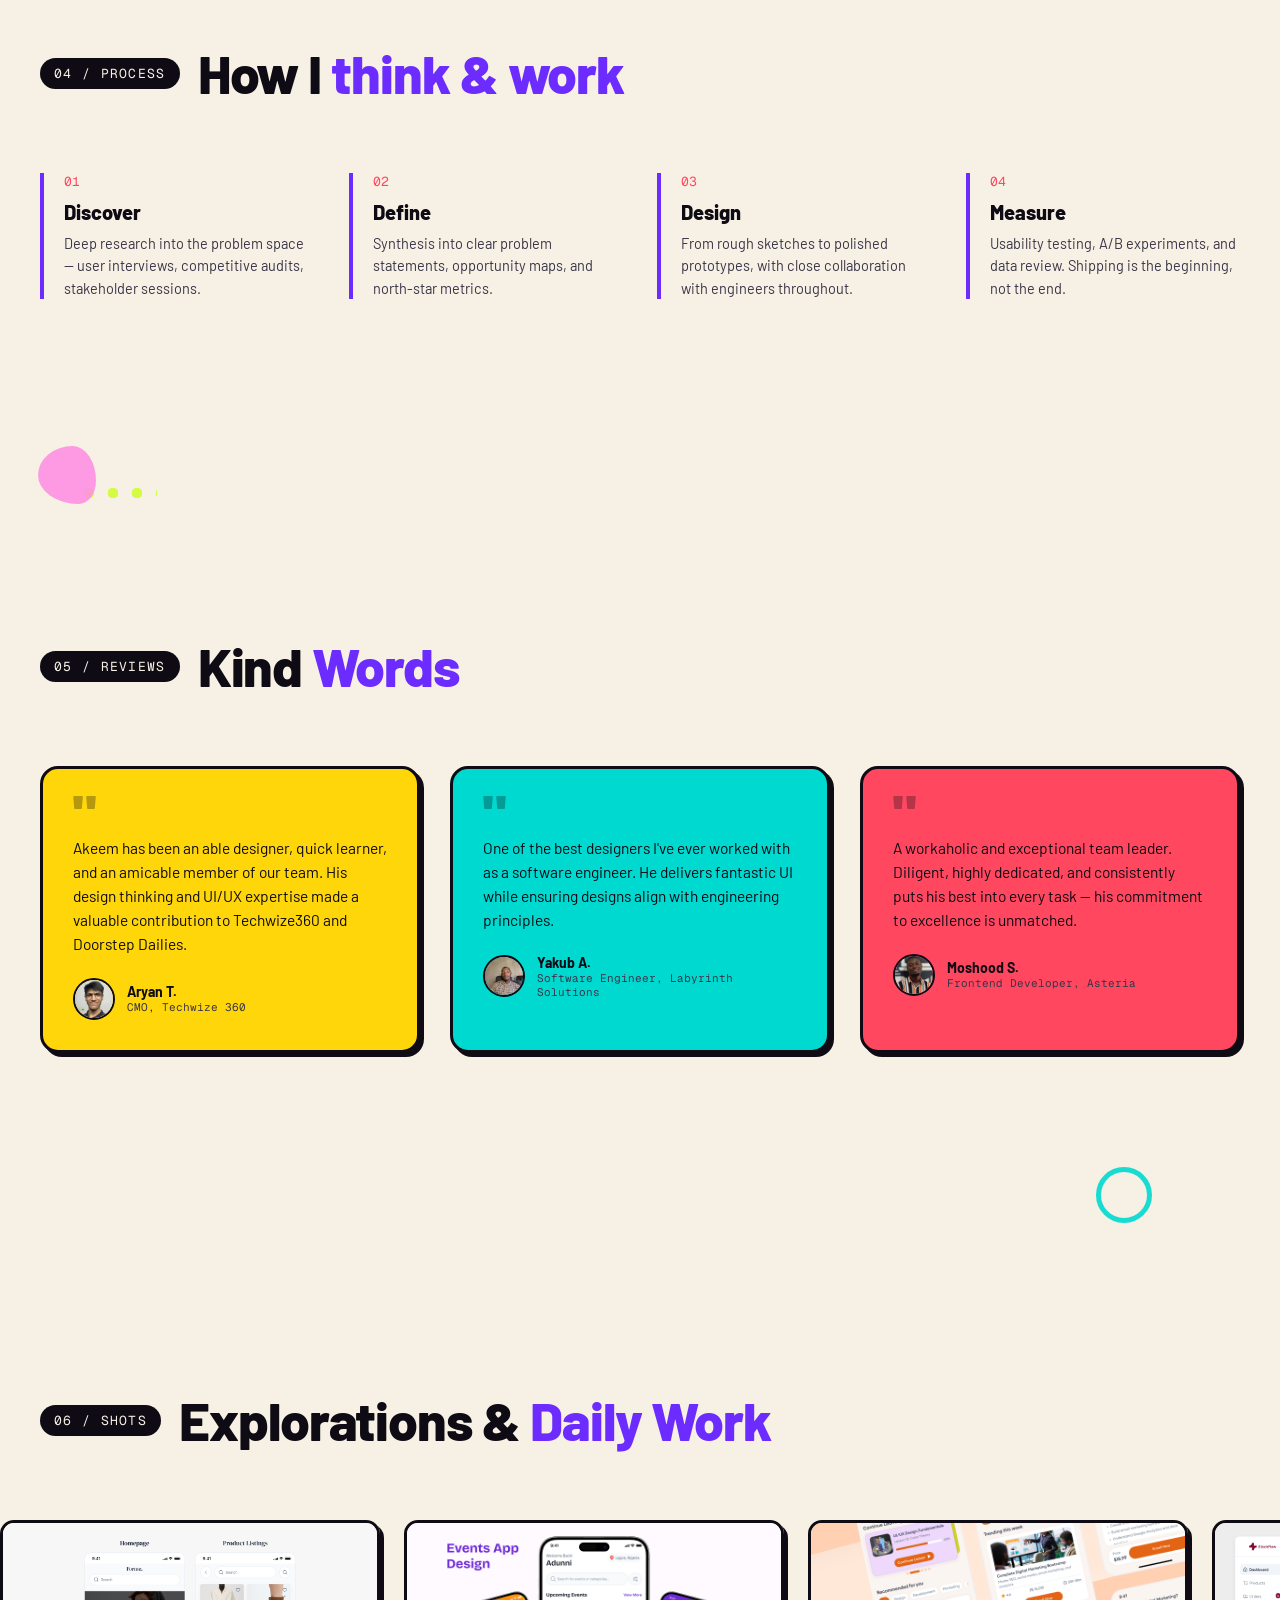
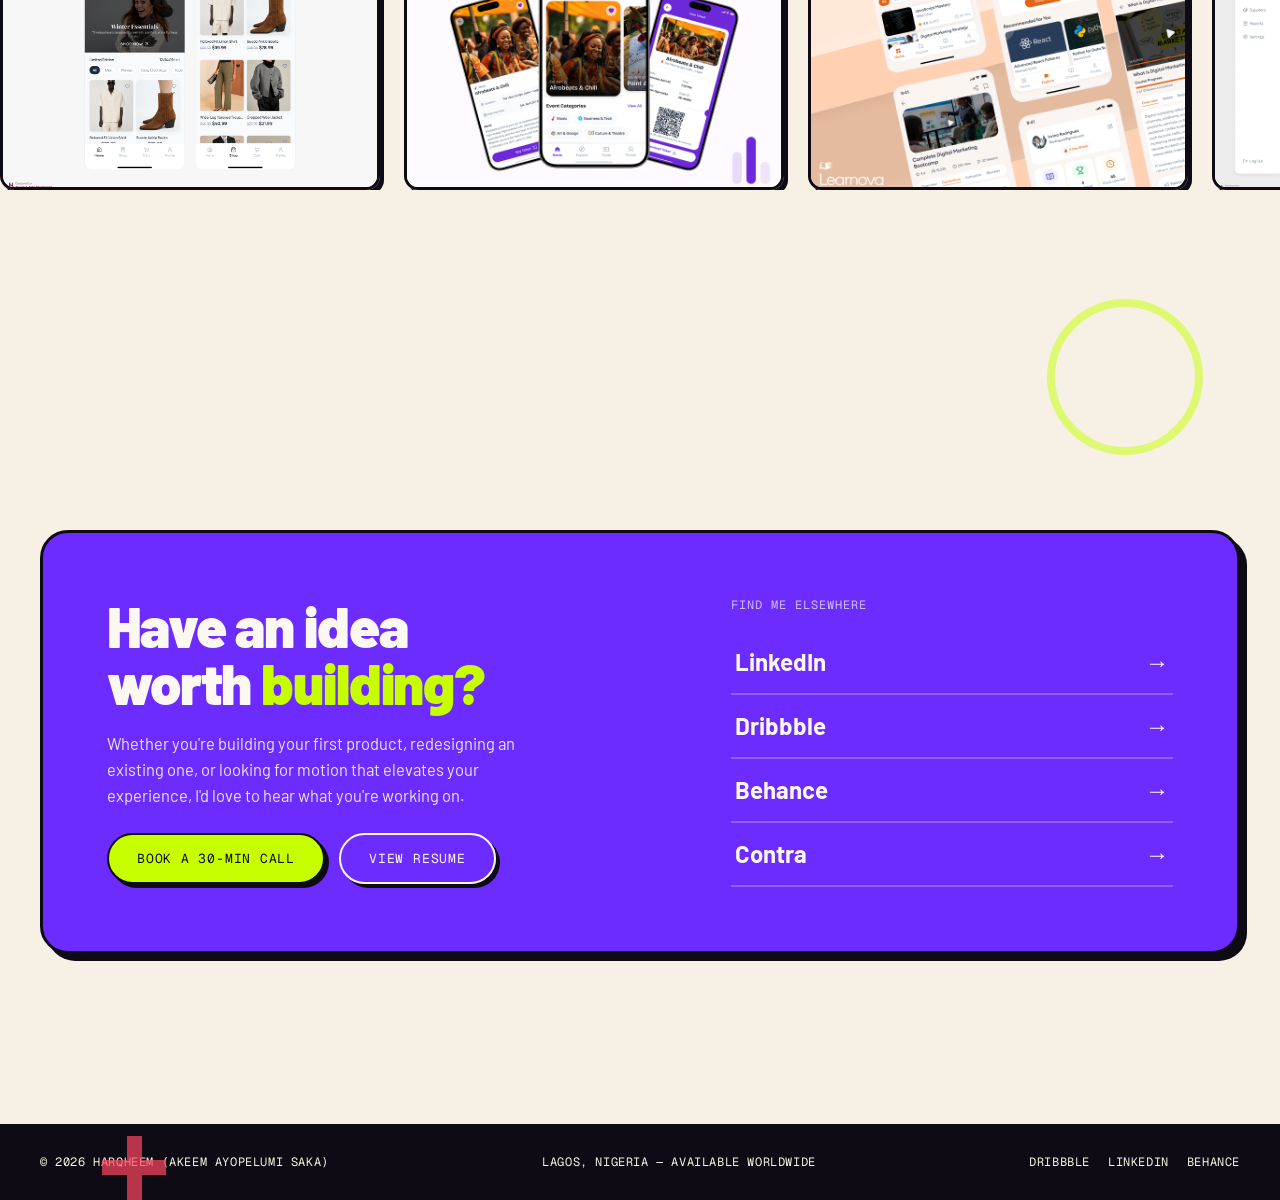
==== commit 9ffcc8c3: "Consmmefs Image Update" ====
--- a/index.html
+++ b/index.html
@@ -154,7 +154,7 @@
     </a>
 
     <a class="project-card fade-in d2" href="consmmefs.html" data-transition>
-      <img class="project-img" src="consm 1.png" alt="CONSMMEFS School Portal"/>
+      <img class="project-img" src="Cons 1.png" alt="CONSMMEFS School Portal"/>
       <div class="project-body">
         <div class="project-num">/ 03</div>
         <div class="project-title">CONSMMEFS School Portal</div>
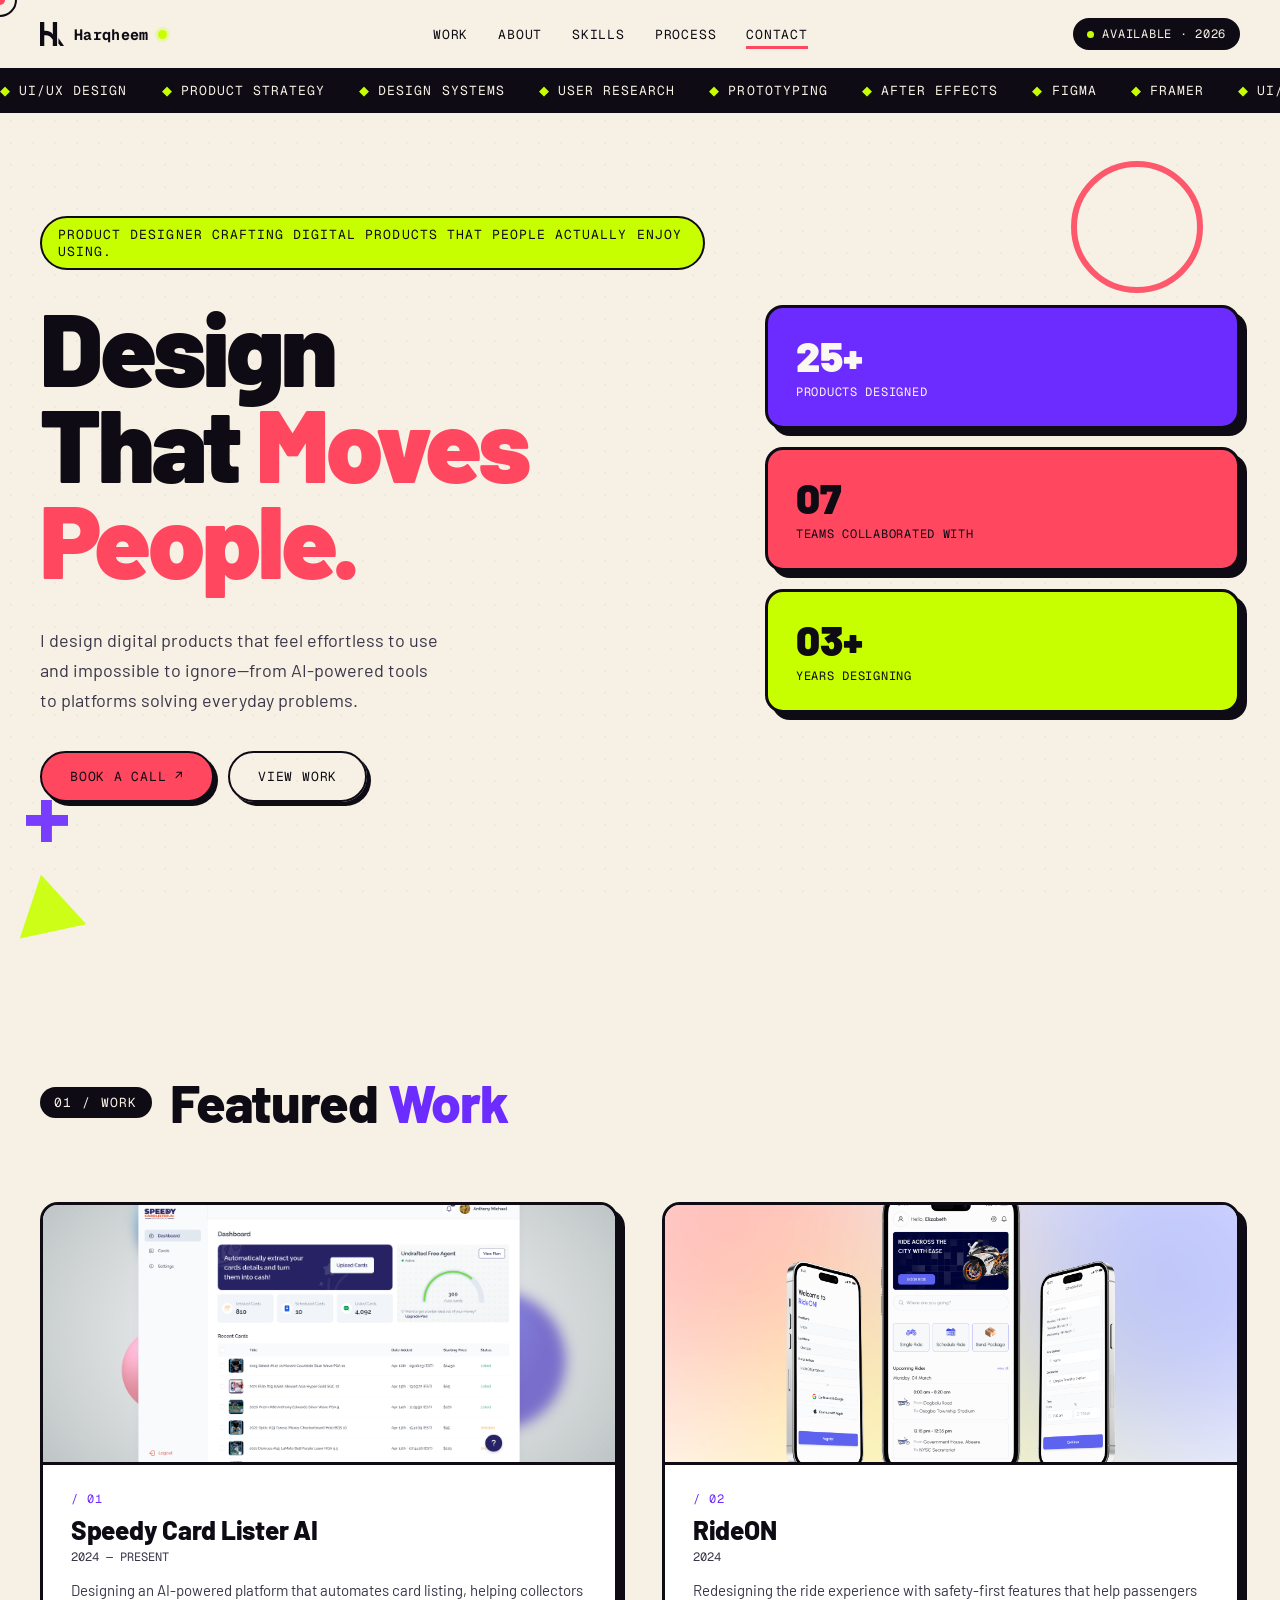
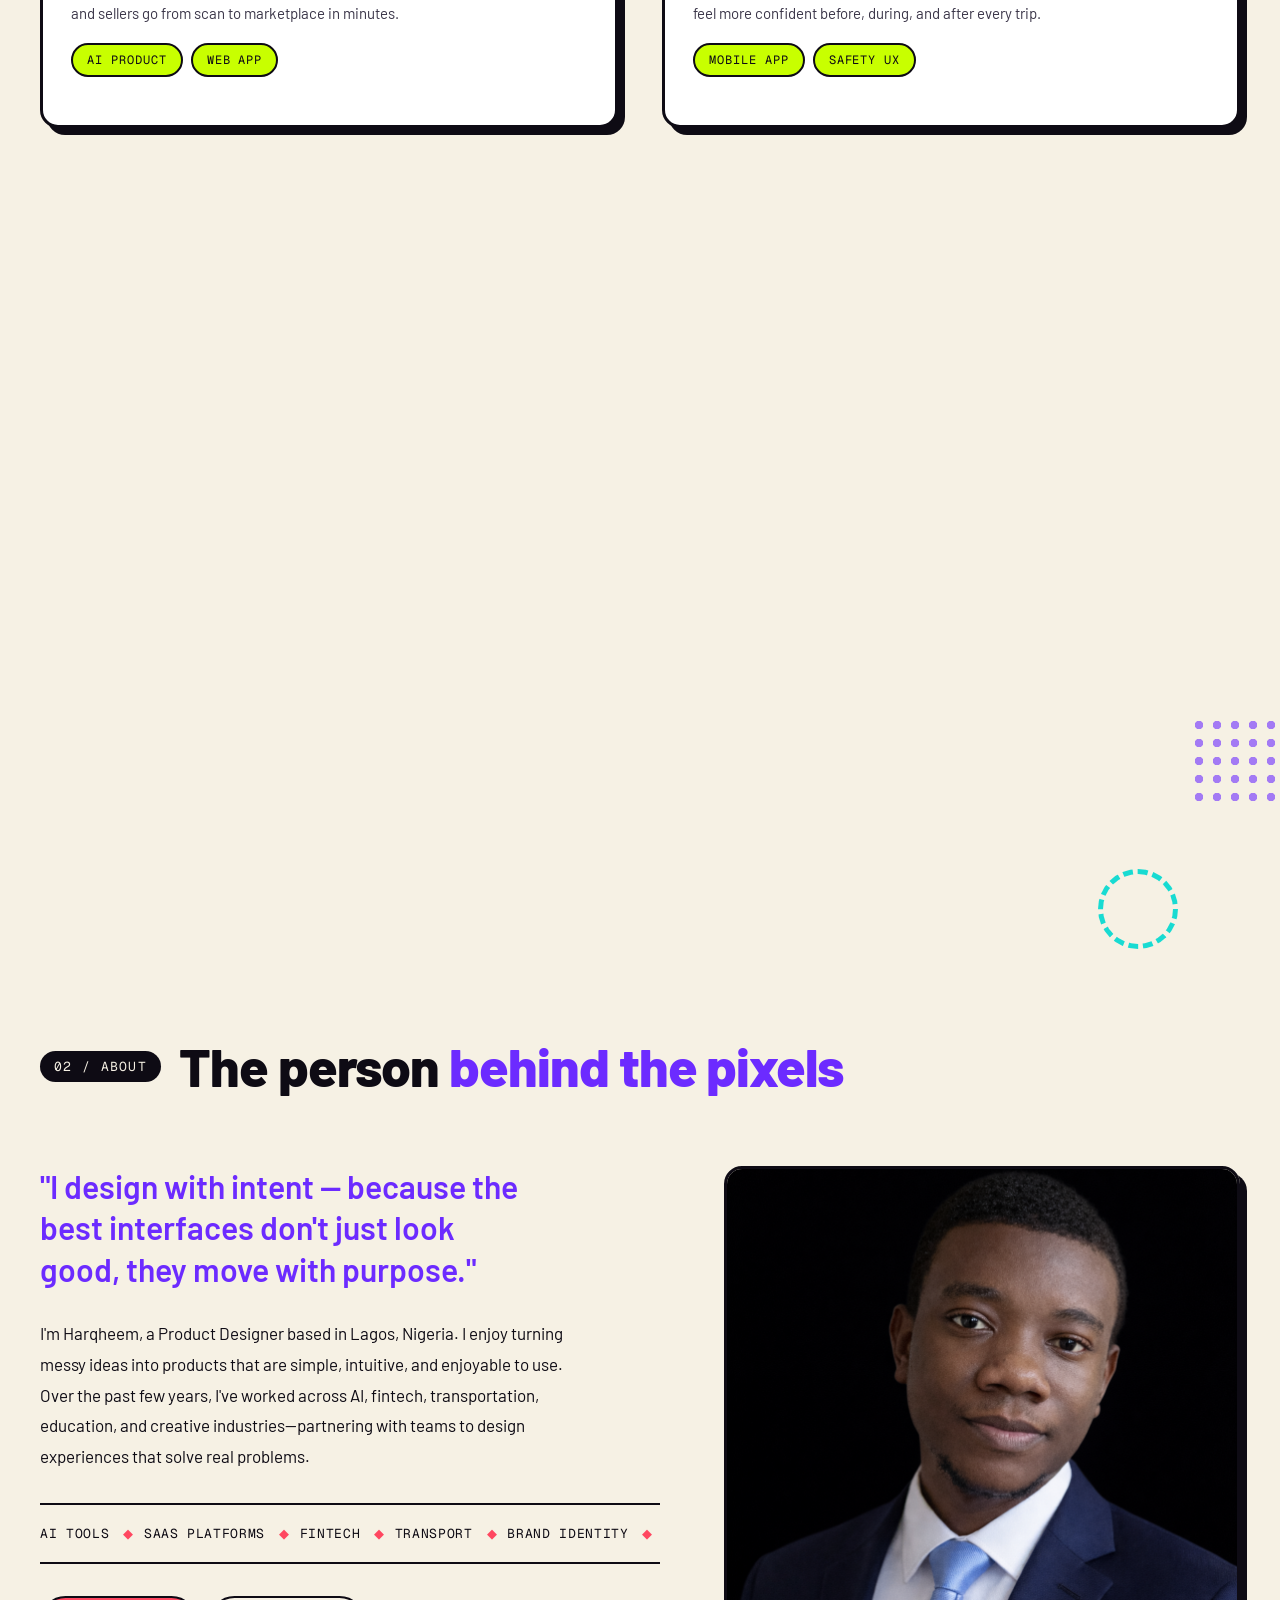
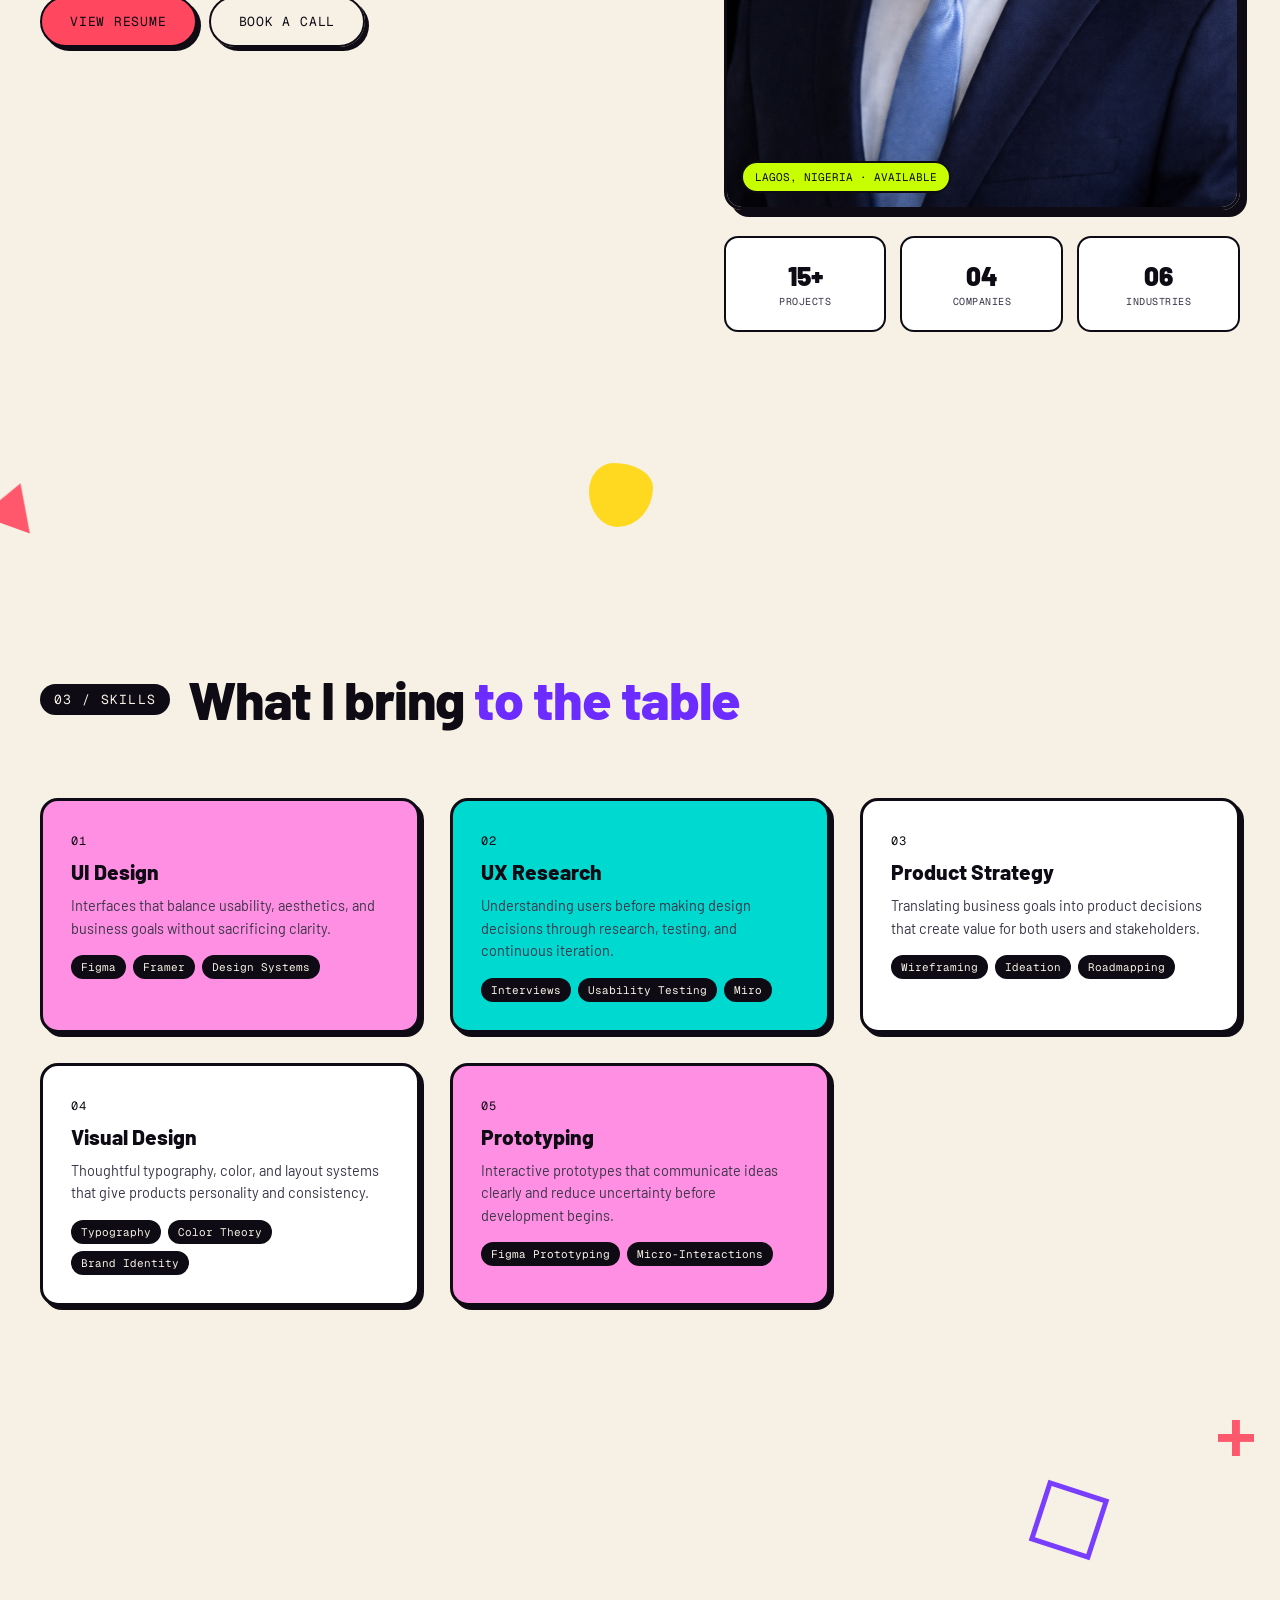
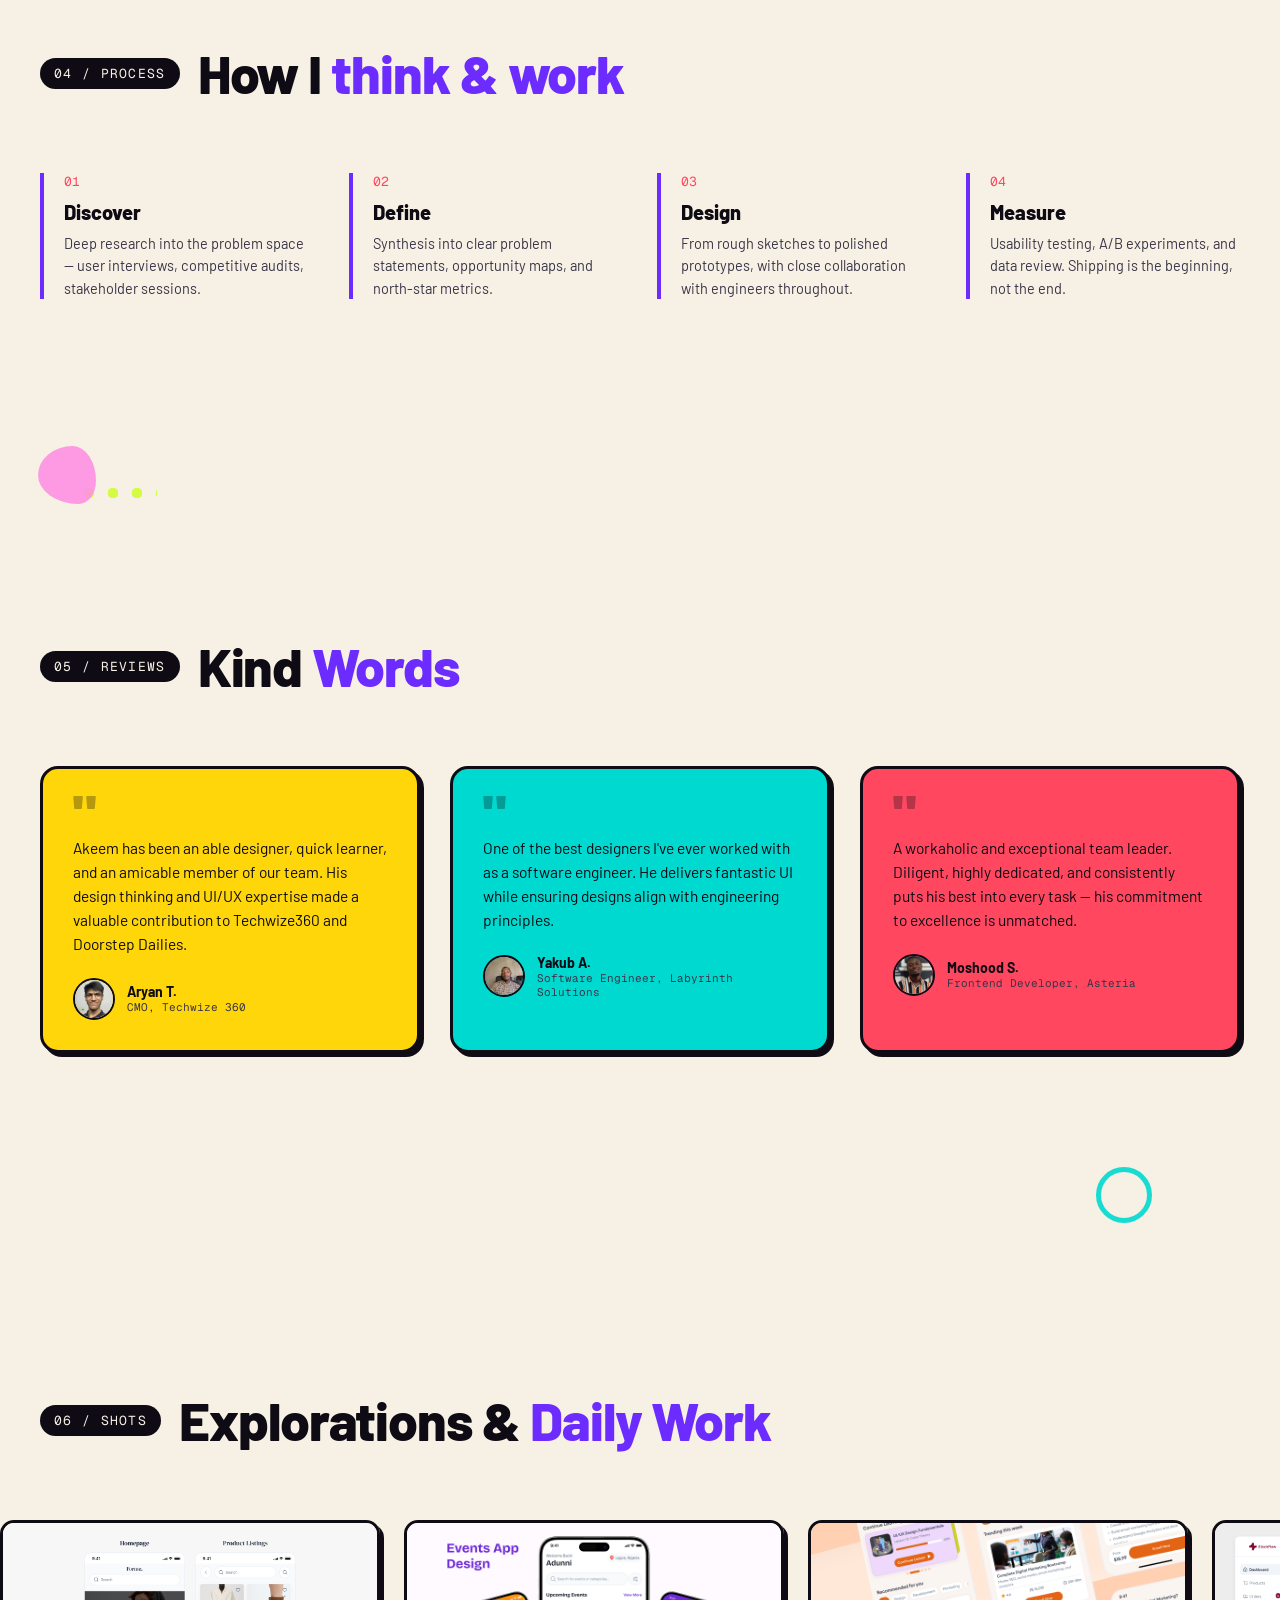
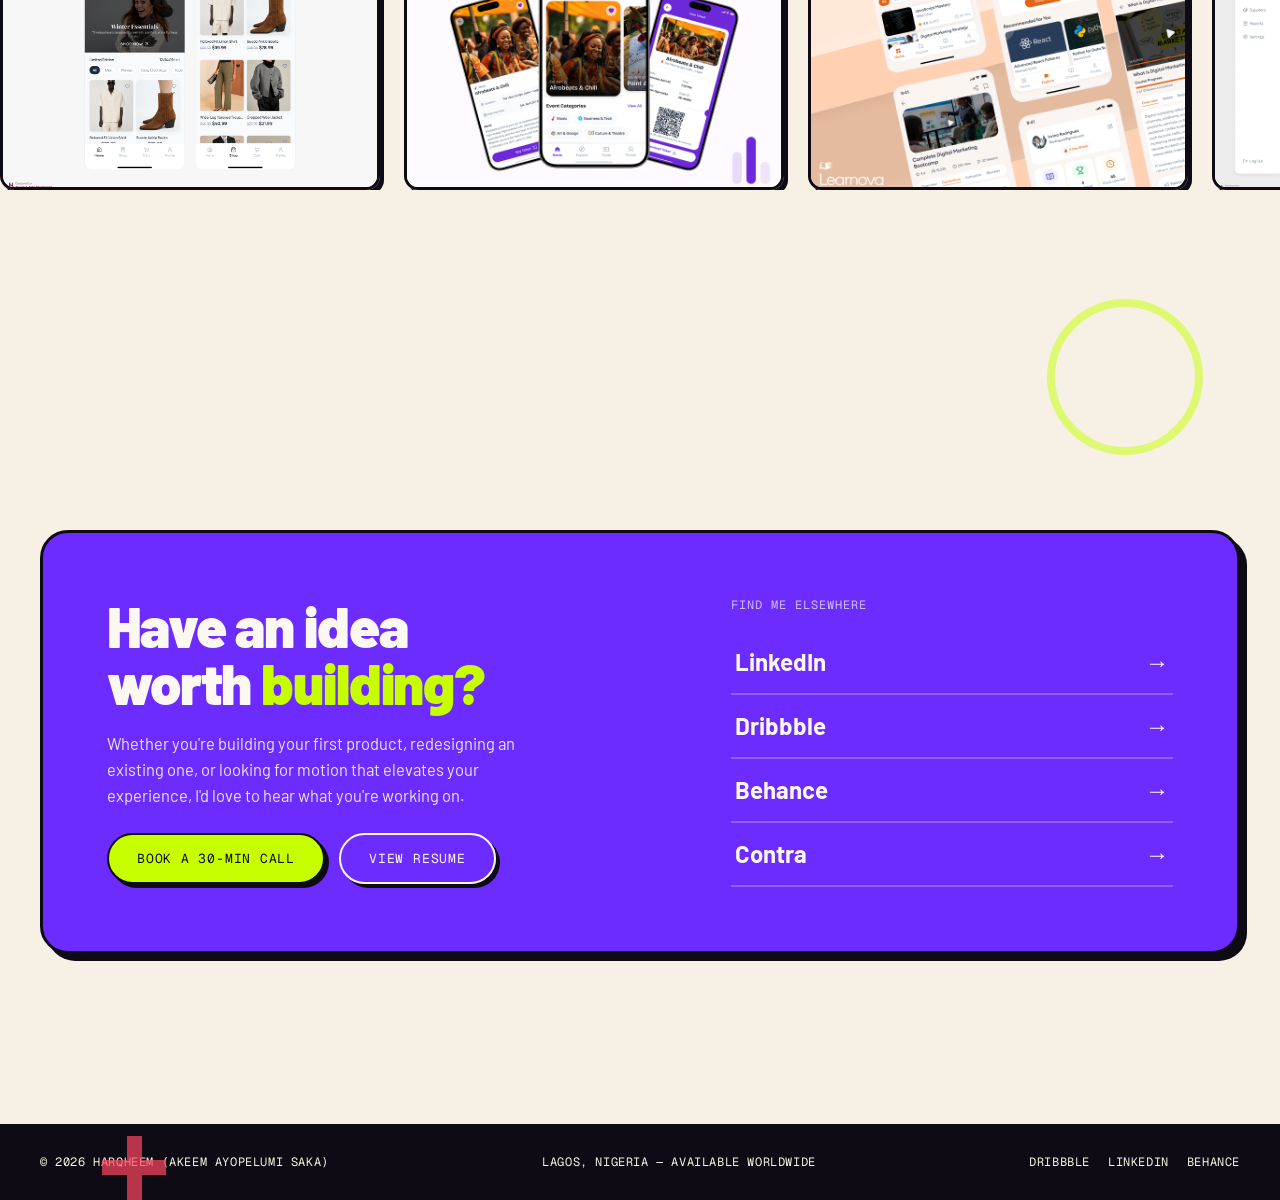
==== commit b8fd69bc: "Merge e01ab1a504b145e9303637878e1cc34671aeeedd into 9ffcc8c3bc2a49c2a2833a8d1ef934de143d6eea" ====
--- a/index.html
+++ b/index.html
@@ -542,5 +542,12 @@
   resizeT = setTimeout(fillAllMarquees, 250);
 });
 </script>
+
+<!-- Vercel Web Analytics -->
+<script>
+  window.va = window.va || function () { (window.vaq = window.vaq || []).push(arguments); };
+</script>
+<script defer src="/_vercel/insights/script.js"></script>
+
 </body>
 </html>
